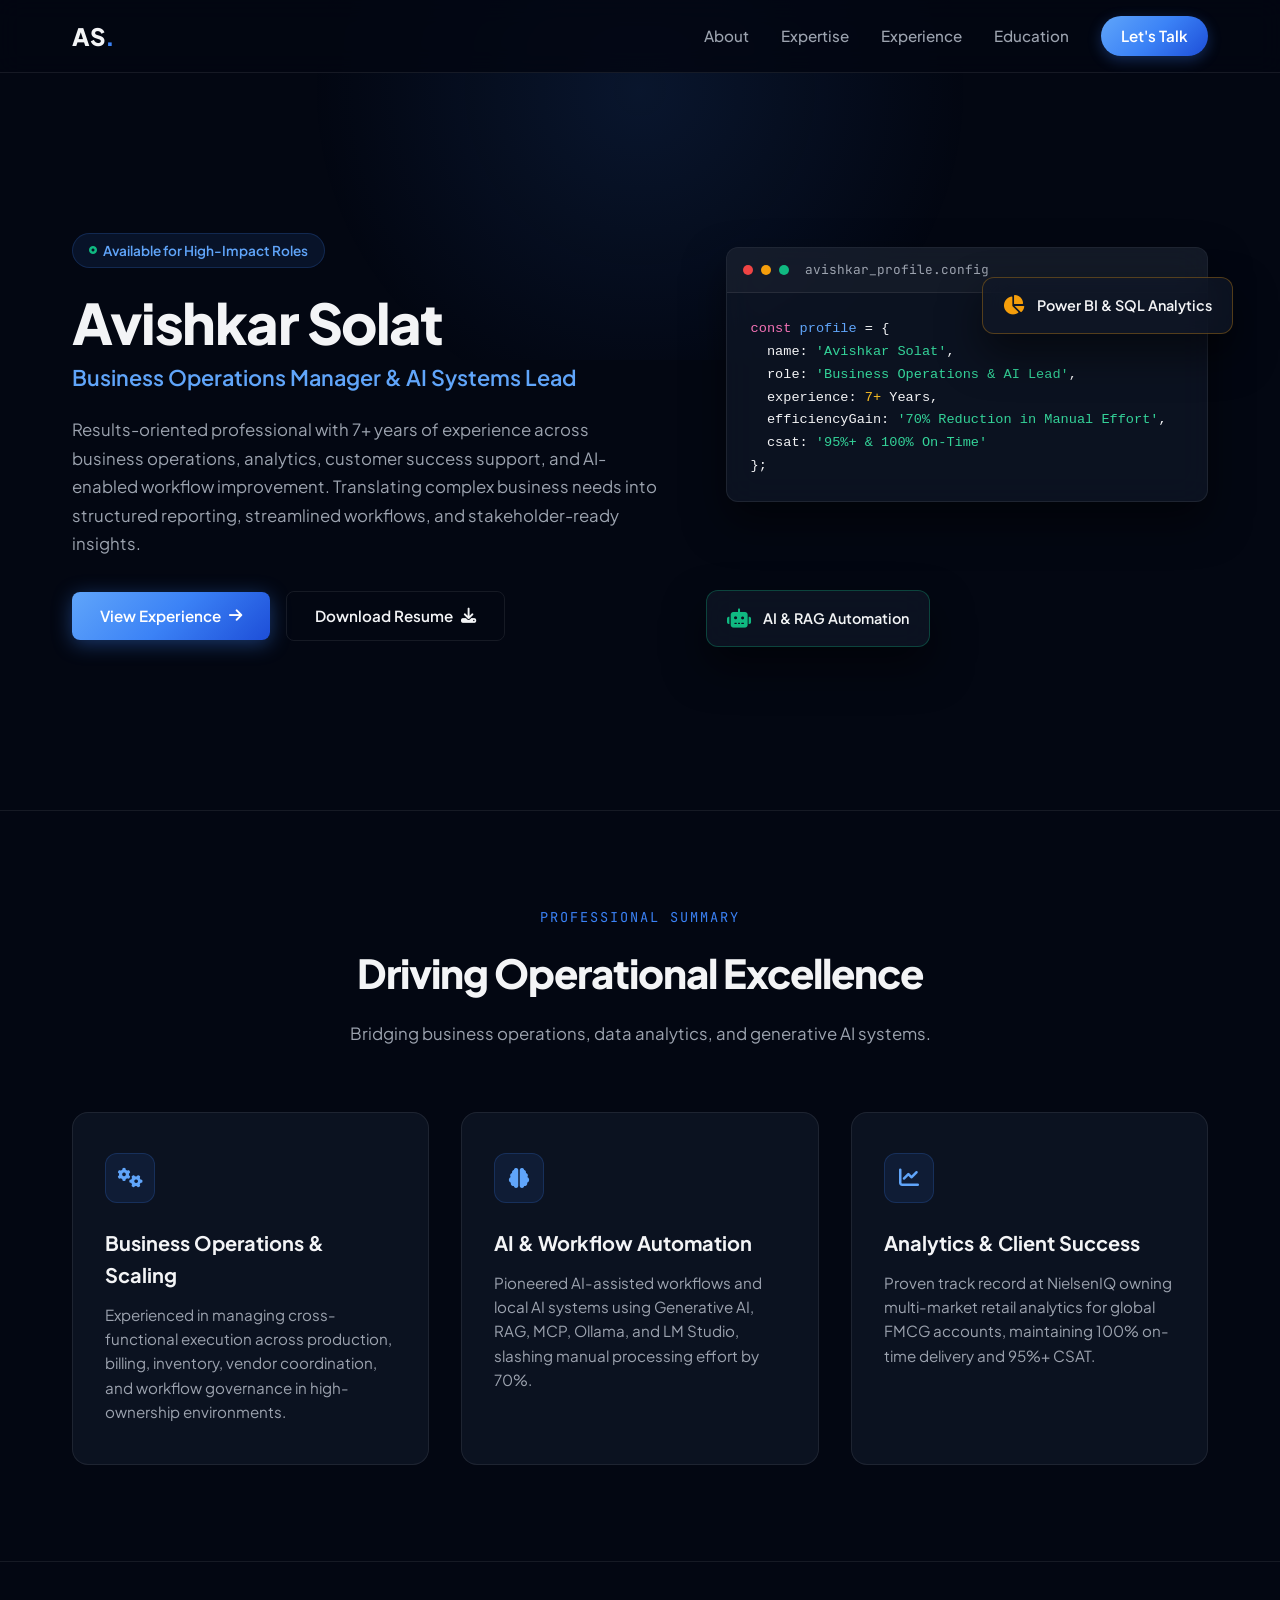
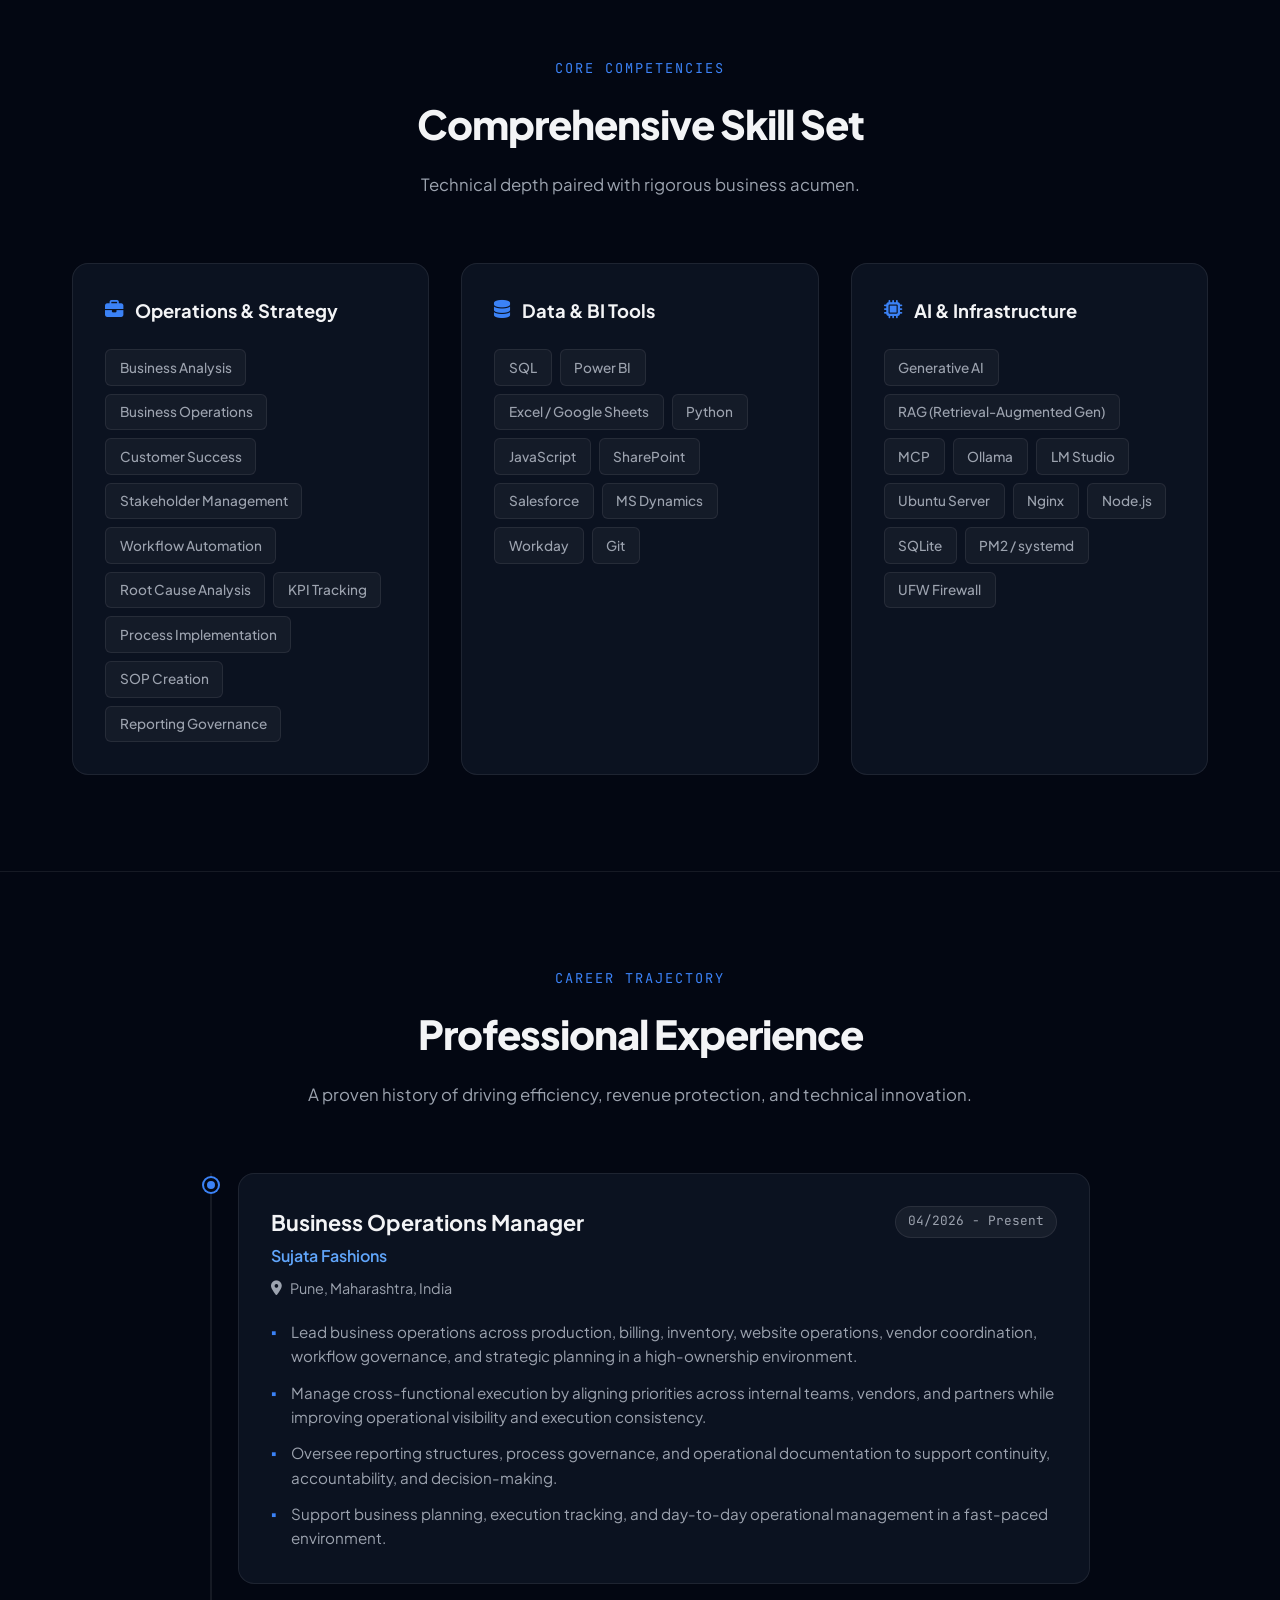
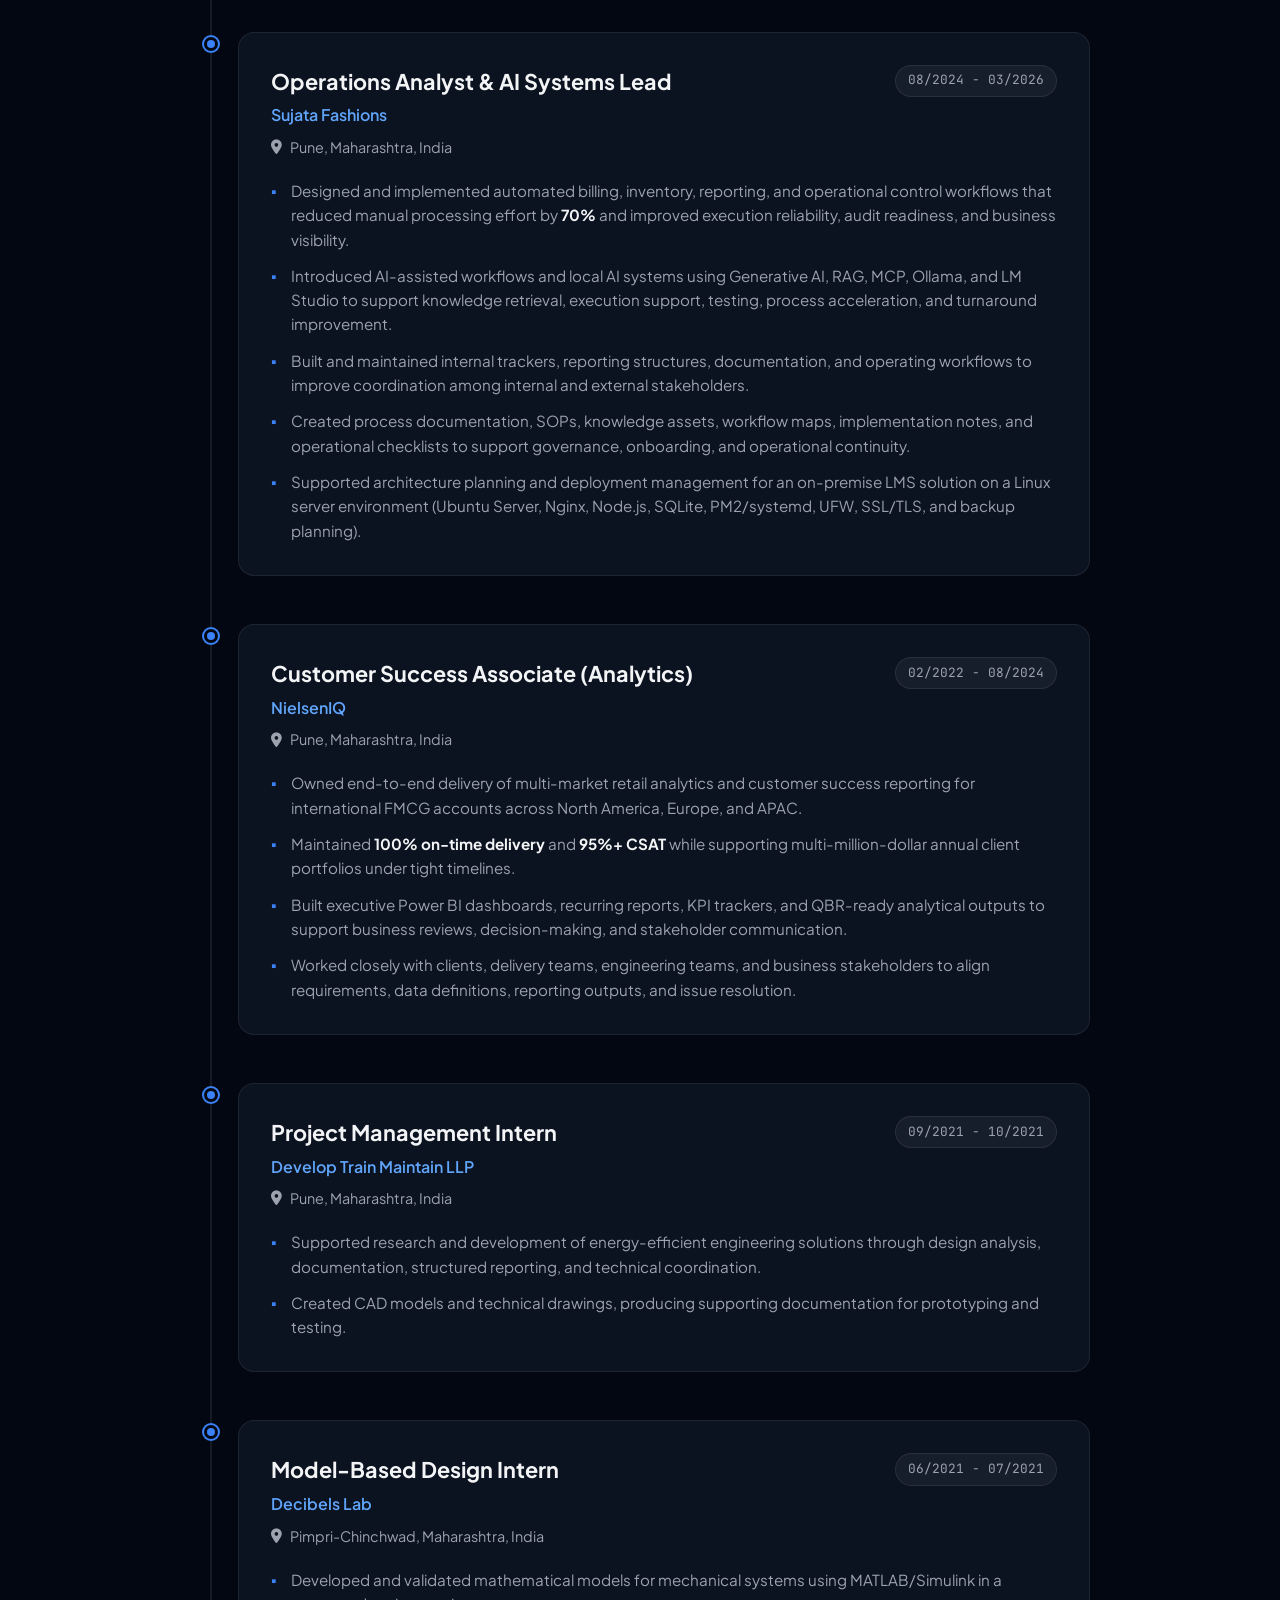
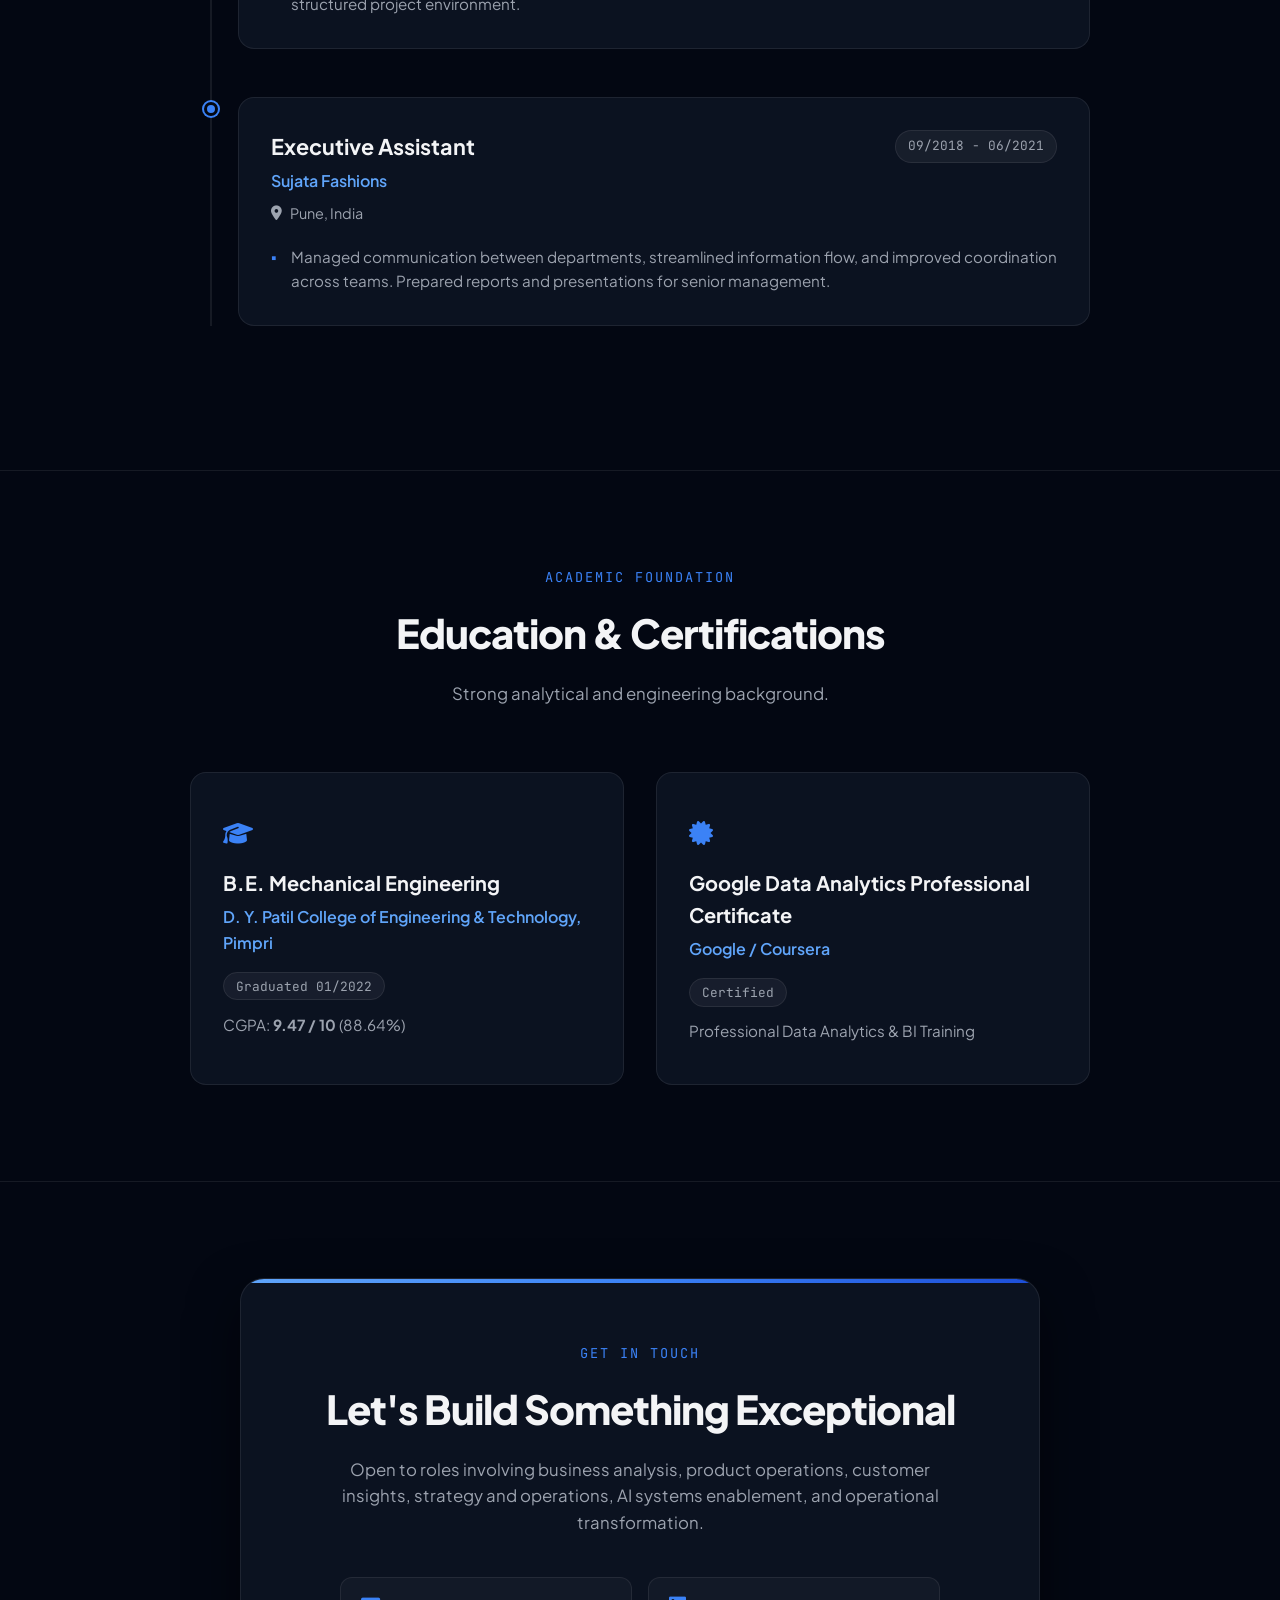
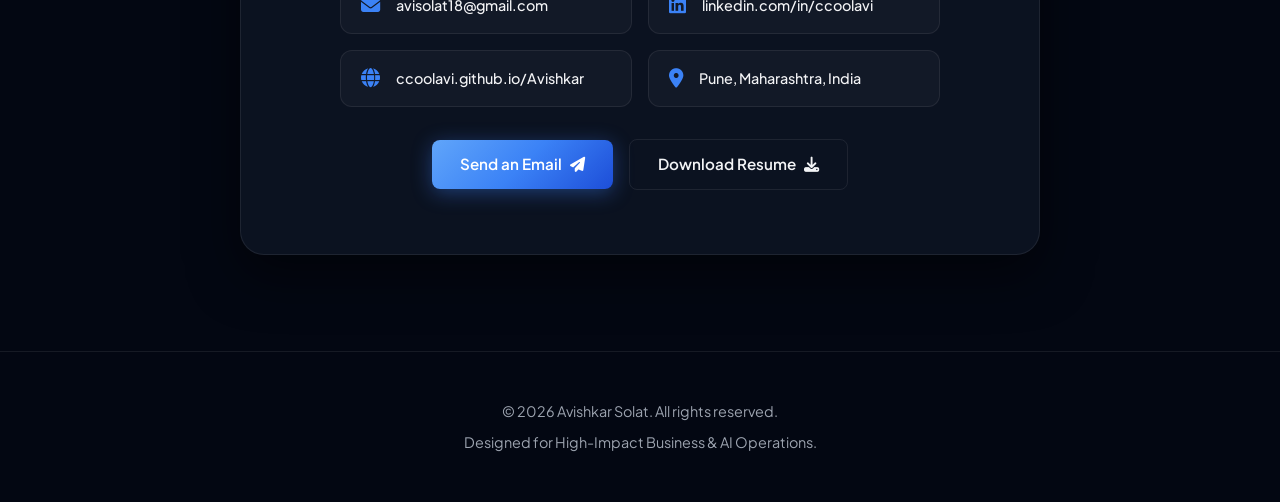
==== index.html @ 1bd39db7 "Recreate portfolio from scratch based on updated resume" ====
<!DOCTYPE html>
<html lang="en">
<head>
    <meta charset="UTF-8">
    <meta name="viewport" content="width=device-width, initial-scale=1.0">
    <title>Avishkar Solat | Business Operations Manager & AI Systems Lead</title>
    <meta name="description" content="Avishkar Solat - Business Operations Manager, Analytics Expert & AI Systems Lead. Experienced in business operations, customer success, and AI-enabled workflow improvement.">
    
    <!-- Fonts & Icons -->
    <link rel="preconnect" href="https://fonts.googleapis.com">
    <link rel="preconnect" href="https://fonts.gstatic.com" crossorigin>
    <link href="https://fonts.googleapis.com/css2?family=Plus+Jakarta+Sans:wght@300;400;500;600;700;800&family=JetBrains+Mono:wght@400;500&display=swap" rel="stylesheet">
    <link rel="stylesheet" href="https://cdnjs.cloudflare.com/ajax/libs/font-awesome/6.4.0/css/all.min.css">
    <link rel="stylesheet" href="style.css">
</head>
<body>
    <div class="glow-bg"></div>

    <nav class="navbar">
        <div class="nav-container">
            <a href="#" class="logo">AS<span>.</span></a>
            <div class="nav-links">
                <a href="#about">About</a>
                <a href="#expertise">Expertise</a>
                <a href="#experience">Experience</a>
                <a href="#education">Education</a>
                <a href="#contact" class="nav-cta">Let's Talk</a>
            </div>
        </div>
    </nav>

    <header class="hero">
        <div class="container">
            <div class="hero-content">
                <div class="badge"><i class="fa-solid fa-circle-dot" style="color: #10b981; font-size: 8px; margin-right: 6px;"></i> Available for High-Impact Roles</div>
                <h1 class="hero-title">Avishkar Solat</h1>
                <p class="hero-subtitle-lead">Business Operations Manager & AI Systems Lead</p>
                <p class="hero-subtitle">
                    Results-oriented professional with 7+ years of experience across business operations, analytics, customer success support, and AI-enabled workflow improvement. Translating complex business needs into structured reporting, streamlined workflows, and stakeholder-ready insights.
                </p>
                <div class="hero-btns">
                    <a href="#experience" class="btn btn-primary">View Experience <i class="fa-solid fa-arrow-right"></i></a>
                    <a href="resume.pdf" class="btn btn-outline" target="_blank">Download Resume <i class="fa-solid fa-download"></i></a>
                </div>
            </div>
            <div class="hero-visual">
                <div class="visual-card main-card">
                    <div class="card-header">
                        <div class="dot red"></div><div class="dot yellow"></div><div class="dot green"></div>
                        <span class="card-title-text">avishkar_profile.config</span>
                    </div>
                    <div class="card-body">
                        <code>
                            <span class="keyword">const</span> <span class="variable">profile</span> = {<br>
                            &nbsp;&nbsp;name: <span class="string">'Avishkar Solat'</span>,<br>
                            &nbsp;&nbsp;role: <span class="string">'Business Operations & AI Lead'</span>,<br>
                            &nbsp;&nbsp;experience: <span class="number">7+</span> Years,<br>
                            &nbsp;&nbsp;efficiencyGain: <span class="string">'70% Reduction in Manual Effort'</span>,<br>
                            &nbsp;&nbsp;csat: <span class="string">'95%+ & 100% On-Time'</span><br>
                            };
                        </code>
                    </div>
                </div>
                <div class="visual-card secondary-card">
                    <i class="fa-solid fa-robot"></i>
                    <span>AI & RAG Automation</span>
                </div>
                <div class="visual-card tertiary-card">
                    <i class="fa-solid fa-chart-pie"></i>
                    <span>Power BI & SQL Analytics</span>
                </div>
            </div>
        </div>
    </header>

    <section id="about" class="about">
        <div class="container">
            <div class="section-header">
                <span class="section-tag">Professional Summary</span>
                <h2 class="section-title">Driving Operational Excellence</h2>
                <p>Bridging business operations, data analytics, and generative AI systems.</p>
            </div>
            <div class="about-grid">
                <div class="about-card">
                    <div class="icon-box"><i class="fa-solid fa-cogs"></i></div>
                    <h3>Business Operations & Scaling</h3>
                    <p>Experienced in managing cross-functional execution across production, billing, inventory, vendor coordination, and workflow governance in high-ownership environments.</p>
                </div>
                <div class="about-card">
                    <div class="icon-box"><i class="fa-solid fa-brain"></i></div>
                    <h3>AI & Workflow Automation</h3>
                    <p>Pioneered AI-assisted workflows and local AI systems using Generative AI, RAG, MCP, Ollama, and LM Studio, slashing manual processing effort by 70%.</p>
                </div>
                <div class="about-card">
                    <div class="icon-box"><i class="fa-solid fa-chart-line"></i></div>
                    <h3>Analytics & Client Success</h3>
                    <p>Proven track record at NielsenIQ owning multi-market retail analytics for global FMCG accounts, maintaining 100% on-time delivery and 95%+ CSAT.</p>
                </div>
            </div>
        </div>
    </section>

    <section id="expertise" class="expertise">
        <div class="container">
            <div class="section-header">
                <span class="section-tag">Core Competencies</span>
                <h2 class="section-title">Comprehensive Skill Set</h2>
                <p>Technical depth paired with rigorous business acumen.</p>
            </div>
            <div class="skills-container">
                <div class="skill-category">
                    <h3><i class="fa-solid fa-briefcase"></i> Operations & Strategy</h3>
                    <div class="skill-tags">
                        <span>Business Analysis</span>
                        <span>Business Operations</span>
                        <span>Customer Success</span>
                        <span>Stakeholder Management</span>
                        <span>Workflow Automation</span>
                        <span>Root Cause Analysis</span>
                        <span>KPI Tracking</span>
                        <span>Process Implementation</span>
                        <span>SOP Creation</span>
                        <span>Reporting Governance</span>
                    </div>
                </div>
                <div class="skill-category">
                    <h3><i class="fa-solid fa-database"></i> Data & BI Tools</h3>
                    <div class="skill-tags">
                        <span>SQL</span>
                        <span>Power BI</span>
                        <span>Excel / Google Sheets</span>
                        <span>Python</span>
                        <span>JavaScript</span>
                        <span>SharePoint</span>
                        <span>Salesforce</span>
                        <span>MS Dynamics</span>
                        <span>Workday</span>
                        <span>Git</span>
                    </div>
                </div>
                <div class="skill-category">
                    <h3><i class="fa-solid fa-microchip"></i> AI & Infrastructure</h3>
                    <div class="skill-tags">
                        <span>Generative AI</span>
                        <span>RAG (Retrieval-Augmented Gen)</span>
                        <span>MCP</span>
                        <span>Ollama</span>
                        <span>LM Studio</span>
                        <span>Ubuntu Server</span>
                        <span>Nginx</span>
                        <span>Node.js</span>
                        <span>SQLite</span>
                        <span>PM2 / systemd</span>
                        <span>UFW Firewall</span>
                    </div>
                </div>
            </div>
        </div>
    </section>

    <section id="experience" class="experience">
        <div class="container">
            <div class="section-header">
                <span class="section-tag">Career Trajectory</span>
                <h2 class="section-title">Professional Experience</h2>
                <p>A proven history of driving efficiency, revenue protection, and technical innovation.</p>
            </div>
            <div class="timeline">
                <!-- Job 1 -->
                <div class="timeline-item">
                    <div class="timeline-dot"></div>
                    <div class="timeline-content">
                        <div class="job-header">
                            <div>
                                <h3>Business Operations Manager</h3>
                                <h4 class="company">Sujata Fashions</h4>
                            </div>
                            <span class="date-badge">04/2026 - Present</span>
                        </div>
                        <p class="location"><i class="fa-solid fa-location-dot"></i> Pune, Maharashtra, India</p>
                        <ul class="job-bullets">
                            <li>Lead business operations across production, billing, inventory, website operations, vendor coordination, workflow governance, and strategic planning in a high-ownership environment.</li>
                            <li>Manage cross-functional execution by aligning priorities across internal teams, vendors, and partners while improving operational visibility and execution consistency.</li>
                            <li>Oversee reporting structures, process governance, and operational documentation to support continuity, accountability, and decision-making.</li>
                            <li>Support business planning, execution tracking, and day-to-day operational management in a fast-paced environment.</li>
                        </ul>
                    </div>
                </div>

                <!-- Job 2 -->
                <div class="timeline-item">
                    <div class="timeline-dot"></div>
                    <div class="timeline-content">
                        <div class="job-header">
                            <div>
                                <h3>Operations Analyst & AI Systems Lead</h3>
                                <h4 class="company">Sujata Fashions</h4>
                            </div>
                            <span class="date-badge">08/2024 - 03/2026</span>
                        </div>
                        <p class="location"><i class="fa-solid fa-location-dot"></i> Pune, Maharashtra, India</p>
                        <ul class="job-bullets">
                            <li>Designed and implemented automated billing, inventory, reporting, and operational control workflows that reduced manual processing effort by <strong>70%</strong> and improved execution reliability, audit readiness, and business visibility.</li>
                            <li>Introduced AI-assisted workflows and local AI systems using Generative AI, RAG, MCP, Ollama, and LM Studio to support knowledge retrieval, execution support, testing, process acceleration, and turnaround improvement.</li>
                            <li>Built and maintained internal trackers, reporting structures, documentation, and operating workflows to improve coordination among internal and external stakeholders.</li>
                            <li>Created process documentation, SOPs, knowledge assets, workflow maps, implementation notes, and operational checklists to support governance, onboarding, and operational continuity.</li>
                            <li>Supported architecture planning and deployment management for an on-premise LMS solution on a Linux server environment (Ubuntu Server, Nginx, Node.js, SQLite, PM2/systemd, UFW, SSL/TLS, and backup planning).</li>
                        </ul>
                    </div>
                </div>

                <!-- Job 3 -->
                <div class="timeline-item">
                    <div class="timeline-dot"></div>
                    <div class="timeline-content">
                        <div class="job-header">
                            <div>
                                <h3>Customer Success Associate (Analytics)</h3>
                                <h4 class="company">NielsenIQ</h4>
                            </div>
                            <span class="date-badge">02/2022 - 08/2024</span>
                        </div>
                        <p class="location"><i class="fa-solid fa-location-dot"></i> Pune, Maharashtra, India</p>
                        <ul class="job-bullets">
                            <li>Owned end-to-end delivery of multi-market retail analytics and customer success reporting for international FMCG accounts across North America, Europe, and APAC.</li>
                            <li>Maintained <strong>100% on-time delivery</strong> and <strong>95%+ CSAT</strong> while supporting multi-million-dollar annual client portfolios under tight timelines.</li>
                            <li>Built executive Power BI dashboards, recurring reports, KPI trackers, and QBR-ready analytical outputs to support business reviews, decision-making, and stakeholder communication.</li>
                            <li>Worked closely with clients, delivery teams, engineering teams, and business stakeholders to align requirements, data definitions, reporting outputs, and issue resolution.</li>
                        </ul>
                    </div>
                </div>

                <!-- Job 4 -->
                <div class="timeline-item">
                    <div class="timeline-dot"></div>
                    <div class="timeline-content">
                        <div class="job-header">
                            <div>
                                <h3>Project Management Intern</h3>
                                <h4 class="company">Develop Train Maintain LLP</h4>
                            </div>
                            <span class="date-badge">09/2021 - 10/2021</span>
                        </div>
                        <p class="location"><i class="fa-solid fa-location-dot"></i> Pune, Maharashtra, India</p>
                        <ul class="job-bullets">
                            <li>Supported research and development of energy-efficient engineering solutions through design analysis, documentation, structured reporting, and technical coordination.</li>
                            <li>Created CAD models and technical drawings, producing supporting documentation for prototyping and testing.</li>
                        </ul>
                    </div>
                </div>

                <!-- Job 5 -->
                <div class="timeline-item">
                    <div class="timeline-dot"></div>
                    <div class="timeline-content">
                        <div class="job-header">
                            <div>
                                <h3>Model-Based Design Intern</h3>
                                <h4 class="company">Decibels Lab</h4>
                            </div>
                            <span class="date-badge">06/2021 - 07/2021</span>
                        </div>
                        <p class="location"><i class="fa-solid fa-location-dot"></i> Pimpri-Chinchwad, Maharashtra, India</p>
                        <ul class="job-bullets">
                            <li>Developed and validated mathematical models for mechanical systems using MATLAB/Simulink in a structured project environment.</li>
                        </ul>
                    </div>
                </div>

                <!-- Job 6 -->
                <div class="timeline-item">
                    <div class="timeline-dot"></div>
                    <div class="timeline-content">
                        <div class="job-header">
                            <div>
                                <h3>Executive Assistant</h3>
                                <h4 class="company">Sujata Fashions</h4>
                            </div>
                            <span class="date-badge">09/2018 - 06/2021</span>
                        </div>
                        <p class="location"><i class="fa-solid fa-location-dot"></i> Pune, India</p>
                        <ul class="job-bullets">
                            <li>Managed communication between departments, streamlined information flow, and improved coordination across teams. Prepared reports and presentations for senior management.</li>
                        </ul>
                    </div>
                </div>
            </div>
        </div>
    </section>

    <section id="education" class="education">
        <div class="container">
            <div class="section-header">
                <span class="section-tag">Academic Foundation</span>
                <h2 class="section-title">Education & Certifications</h2>
                <p>Strong analytical and engineering background.</p>
            </div>
            <div class="edu-grid">
                <div class="edu-card">
                    <div class="edu-icon"><i class="fa-solid fa-graduation-cap"></i></div>
                    <h3>B.E. Mechanical Engineering</h3>
                    <h4 class="company">D. Y. Patil College of Engineering & Technology, Pimpri</h4>
                    <span class="date-badge">Graduated 01/2022</span>
                    <p class="edu-score">CGPA: <strong>9.47 / 10</strong> (88.64%)</p>
                </div>
                <div class="edu-card">
                    <div class="edu-icon"><i class="fa-solid fa-certificate"></i></div>
                    <h3>Google Data Analytics Professional Certificate</h3>
                    <h4 class="company">Google / Coursera</h4>
                    <span class="date-badge">Certified</span>
                    <p class="edu-score">Professional Data Analytics & BI Training</p>
                </div>
            </div>
        </div>
    </section>

    <section id="contact" class="contact">
        <div class="container">
            <div class="contact-box">
                <span class="section-tag">Get in Touch</span>
                <h2>Let's Build Something Exceptional</h2>
                <p>Open to roles involving business analysis, product operations, customer insights, strategy and operations, AI systems enablement, and operational transformation.</p>
                
                <div class="contact-links">
                    <a href="mailto:avisolat18@gmail.com" class="contact-item">
                        <i class="fa-solid fa-envelope"></i>
                        <span>avisolat18@gmail.com</span>
                    </a>
                    <a href="https://linkedin.com/in/ccoolavi" target="_blank" class="contact-item">
                        <i class="fa-brands fa-linkedin"></i>
                        <span>linkedin.com/in/ccoolavi</span>
                    </a>
                    <a href="https://ccoolavi.github.io/Avishkar" target="_blank" class="contact-item">
                        <i class="fa-solid fa-globe"></i>
                        <span>ccoolavi.github.io/Avishkar</span>
                    </a>
                    <div class="contact-item">
                        <i class="fa-solid fa-location-dot"></i>
                        <span>Pune, Maharashtra, India</span>
                    </div>
                </div>

                <div class="hero-btns" style="justify-content: center; margin-top: 2rem;">
                    <a href="mailto:avisolat18@gmail.com" class="btn btn-primary">Send an Email <i class="fa-solid fa-paper-plane"></i></a>
                    <a href="resume.pdf" class="btn btn-outline" target="_blank">Download Resume <i class="fa-solid fa-download"></i></a>
                </div>
            </div>
        </div>
    </section>

    <footer>
        <div class="container footer-content">
            <p>&copy; 2026 Avishkar Solat. All rights reserved.</p>
            <p>Designed for High-Impact Business & AI Operations.</p>
        </div>
    </footer>

    <script src="app.js"></script>
</body>
</html>
---- style.css ----
/* --- ULTRA-MODERN HIGH-END PORTFOLIO STYLES --- */

:root {
    --bg-color: #030712;
    --card-bg: rgba(17, 24, 39, 0.7);
    --border-color: rgba(255, 255, 255, 0.08);
    --border-hover: rgba(59, 130, 246, 0.4);
    --text-primary: #f3f4f6;
    --text-secondary: #9ca3af;
    --accent: #3b82f6;
    --accent-glow: rgba(59, 130, 246, 0.15);
    --accent-gradient: linear-gradient(135deg, #60a5fa 0%, #3b82f6 50%, #1d4ed8 100%);
    --font-sans: 'Plus Jakarta Sans', -apple-system, BlinkMacSystemFont, sans-serif;
    --font-mono: 'JetBrains Mono', monospace;
    --transition: all 0.3s cubic-bezier(0.16, 1, 0.3, 1);
}

* {
    margin: 0;
    padding: 0;
    box-sizing: border-box;
}

html {
    scroll-behavior: smooth;
}

body {
    background-color: var(--bg-color);
    color: var(--text-primary);
    font-family: var(--font-sans);
    line-height: 1.6;
    overflow-x: hidden;
}

/* Background Glowing Effect */
.glow-bg {
    position: fixed;
    top: -20vh;
    left: 50%;
    transform: translateX(-50%);
    width: 60vw;
    height: 60vh;
    background: radial-gradient(circle, rgba(59, 130, 246, 0.12) 0%, rgba(3, 7, 18, 0) 70%);
    z-index: -1;
    pointer-events: none;
}

/* Container */
.container {
    max-width: 1200px;
    margin: 0 auto;
    padding: 0 2rem;
}

/* Navbar */
.navbar {
    position: fixed;
    top: 0;
    left: 0;
    width: 100%;
    background: rgba(3, 7, 18, 0.85);
    backdrop-filter: blur(12px);
    border-bottom: 1px solid var(--border-color);
    z-index: 1000;
    padding: 1rem 0;
}

.nav-container {
    max-width: 1200px;
    margin: 0 auto;
    padding: 0 2rem;
    display: flex;
    justify-content: space-between;
    align-items: center;
}

.logo {
    font-size: 1.5rem;
    font-weight: 800;
    color: var(--text-primary);
    text-decoration: none;
    letter-spacing: -0.5px;
}

.logo span {
    color: var(--accent);
}

.nav-links {
    display: flex;
    gap: 2rem;
    align-items: center;
}

.nav-links a {
    color: var(--text-secondary);
    text-decoration: none;
    font-size: 0.95rem;
    font-weight: 500;
    transition: var(--transition);
}

.nav-links a:hover {
    color: var(--text-primary);
}

.nav-cta {
    background: var(--accent-gradient);
    color: white !important;
    padding: 0.5rem 1.25rem;
    border-radius: 50px;
    font-weight: 600 !important;
    box-shadow: 0 4px 14px rgba(59, 130, 246, 0.3);
}

.nav-cta:hover {
    transform: translateY(-1px);
    box-shadow: 0 6px 20px rgba(59, 130, 246, 0.4);
}

/* Hero Section */
.hero {
    padding: 10rem 0 6rem 0;
    min-height: 90vh;
    display: flex;
    align-items: center;
}

.hero .container {
    display: grid;
    grid-template-columns: 1.1fr 0.9fr;
    gap: 4rem;
    align-items: center;
}

.badge {
    display: inline-flex;
    align-items: center;
    background: rgba(59, 130, 246, 0.1);
    color: #60a5fa;
    border: 1px solid rgba(59, 130, 246, 0.2);
    padding: 0.35rem 1rem;
    border-radius: 50px;
    font-size: 0.85rem;
    font-weight: 600;
    margin-bottom: 1.5rem;
}

.hero-title {
    font-size: 3.5rem;
    font-weight: 800;
    letter-spacing: -1.5px;
    line-height: 1.1;
    margin-bottom: 0.5rem;
}

.hero-subtitle-lead {
    font-size: 1.35rem;
    font-weight: 600;
    color: #60a5fa;
    margin-bottom: 1.25rem;
}

.hero-subtitle {
    font-size: 1.05rem;
    color: var(--text-secondary);
    margin-bottom: 2rem;
    line-height: 1.7;
}

.hero-btns {
    display: flex;
    gap: 1rem;
    align-items: center;
}

.btn {
    display: inline-flex;
    align-items: center;
    gap: 0.5rem;
    padding: 0.75rem 1.75rem;
    border-radius: 8px;
    font-size: 0.95rem;
    font-weight: 600;
    text-decoration: none;
    transition: var(--transition);
}

.btn-primary {
    background: var(--accent-gradient);
    color: white;
    box-shadow: 0 4px 20px rgba(59, 130, 246, 0.4);
}

.btn-primary:hover {
    transform: translateY(-2px);
    box-shadow: 0 6px 25px rgba(59, 130, 246, 0.6);
}

.btn-outline {
    background: transparent;
    color: var(--text-primary);
    border: 1px solid var(--border-color);
}

.btn-outline:hover {
    border-color: var(--accent);
    background: rgba(59, 130, 246, 0.05);
}

/* Hero Visual Coding Card */
.hero-visual {
    position: relative;
    height: 380px;
}

.visual-card {
    position: absolute;
    background: var(--card-bg);
    border: 1px solid var(--border-color);
    backdrop-filter: blur(16px);
    border-radius: 12px;
    box-shadow: 0 20px 40px rgba(0, 0, 0, 0.5);
}

.main-card {
    width: 100%;
    top: 0;
    left: 0;
    overflow: hidden;
}

.card-header {
    background: rgba(255, 255, 255, 0.03);
    padding: 0.75rem 1rem;
    display: flex;
    align-items: center;
    gap: 0.5rem;
    border-bottom: 1px solid var(--border-color);
}

.dot {
    width: 10px;
    height: 10px;
    border-radius: 50%;
}

.dot.red { background: #ef4444; }
.dot.yellow { background: #f59e0b; }
.dot.green { background: #10b981; }

.card-title-text {
    font-family: var(--font-mono);
    font-size: 0.8rem;
    color: var(--text-secondary);
    margin-left: 0.5rem;
}

.card-body {
    padding: 1.5rem;
    font-family: var(--font-mono);
    font-size: 0.85rem;
    line-height: 1.6;
}

.card-body .keyword { color: #f472b6; }
.card-body .variable { color: #60a5fa; }
.card-body .string { color: #34d399; }
.card-body .number { color: #fbbf24; }

.secondary-card, .tertiary-card {
    padding: 1rem 1.25rem;
    display: flex;
    align-items: center;
    gap: 0.75rem;
    font-weight: 600;
    font-size: 0.9rem;
    animation: float 4s ease-in-out infinite;
}

.secondary-card {
    bottom: -20px;
    left: -20px;
    border-color: rgba(16, 185, 129, 0.3);
}

.secondary-card i { color: #10b981; font-size: 1.2rem; }

.tertiary-card {
    top: 30px;
    right: -25px;
    animation-delay: 2s;
    border-color: rgba(245, 158, 11, 0.3);
}

.tertiary-card i { color: #f59e0b; font-size: 1.2rem; }

@keyframes float {
    0%, 100% { transform: translateY(0); }
    50% { transform: translateY(-10px); }
}

/* Sections Common */
section {
    padding: 6rem 0;
    border-top: 1px solid var(--border-color);
}

.section-header {
    text-align: center;
    max-width: 700px;
    margin: 0 auto 4rem auto;
}

.section-tag {
    font-family: var(--font-mono);
    font-size: 0.85rem;
    color: var(--accent);
    text-transform: uppercase;
    letter-spacing: 2px;
    margin-bottom: 0.75rem;
    display: block;
}

.section-title {
    font-size: 2.5rem;
    font-weight: 800;
    letter-spacing: -1px;
    margin-bottom: 1rem;
}

.section-header p {
    color: var(--text-secondary);
    font-size: 1.05rem;
}

/* About / Edge Grid */
.about-grid {
    display: grid;
    grid-template-columns: repeat(3, 1fr);
    gap: 2rem;
}

.about-card {
    background: var(--card-bg);
    border: 1px solid var(--border-color);
    border-radius: 16px;
    padding: 2.5rem 2rem;
    transition: var(--transition);
}

.about-card:hover {
    border-color: var(--border-hover);
    transform: translateY(-5px);
    box-shadow: 0 15px 30px rgba(0, 0, 0, 0.4);
}

.icon-box {
    width: 50px;
    height: 50px;
    background: rgba(59, 130, 246, 0.1);
    border: 1px solid rgba(59, 130, 246, 0.2);
    border-radius: 12px;
    display: flex;
    align-items: center;
    justify-content: center;
    color: #60a5fa;
    font-size: 1.25rem;
    margin-bottom: 1.5rem;
}

.about-card h3 {
    font-size: 1.25rem;
    font-weight: 700;
    margin-bottom: 0.75rem;
}

.about-card p {
    color: var(--text-secondary);
    font-size: 0.95rem;
    line-height: 1.6;
}

/* Expertise / Skills */
.skills-container {
    display: grid;
    grid-template-columns: repeat(3, 1fr);
    gap: 2rem;
}

.skill-category {
    background: var(--card-bg);
    border: 1px solid var(--border-color);
    border-radius: 16px;
    padding: 2rem;
    transition: var(--transition);
}

.skill-category:hover {
    border-color: var(--border-hover);
}

.skill-category h3 {
    font-size: 1.15rem;
    font-weight: 700;
    margin-bottom: 1.5rem;
    display: flex;
    align-items: center;
    gap: 0.75rem;
    color: var(--text-primary);
}

.skill-category h3 i {
    color: var(--accent);
}

.skill-tags {
    display: flex;
    flex-wrap: wrap;
    gap: 0.5rem;
}

.skill-tags span {
    background: rgba(255, 255, 255, 0.04);
    border: 1px solid var(--border-color);
    padding: 0.4rem 0.85rem;
    border-radius: 6px;
    font-size: 0.85rem;
    font-weight: 500;
    color: var(--text-secondary);
    transition: var(--transition);
}

.skill-tags span:hover {
    background: rgba(59, 130, 246, 0.1);
    color: #60a5fa;
    border-color: rgba(59, 130, 246, 0.3);
}

/* Timeline / Experience */
.timeline {
    position: relative;
    max-width: 900px;
    margin: 0 auto;
}

.timeline::before {
    content: '';
    position: absolute;
    top: 0;
    left: 20px;
    height: 100%;
    width: 2px;
    background: var(--border-color);
}

.timeline-item {
    position: relative;
    margin-bottom: 3rem;
    padding-left: 3rem;
}

.timeline-dot {
    position: absolute;
    top: 5px;
    left: 14px;
    width: 14px;
    height: 14px;
    border-radius: 50%;
    background: var(--accent);
    border: 3px solid var(--bg-color);
    box-shadow: 0 0 0 2px var(--accent);
}

.timeline-content {
    background: var(--card-bg);
    border: 1px solid var(--border-color);
    border-radius: 16px;
    padding: 2rem;
    transition: var(--transition);
}

.timeline-content:hover {
    border-color: var(--border-hover);
    box-shadow: 0 15px 30px rgba(0, 0, 0, 0.4);
}

.job-header {
    display: flex;
    justify-content: space-between;
    align-items: flex-start;
    margin-bottom: 0.5rem;
}

.timeline-content h3 {
    font-size: 1.35rem;
    font-weight: 700;
}

.company {
    font-size: 1rem;
    color: #60a5fa;
    font-weight: 600;
    margin-top: 0.2rem;
}

.date-badge {
    font-family: var(--font-mono);
    font-size: 0.8rem;
    background: rgba(255, 255, 255, 0.05);
    border: 1px solid var(--border-color);
    padding: 0.3rem 0.75rem;
    border-radius: 50px;
    color: var(--text-secondary);
}

.location {
    font-size: 0.9rem;
    color: var(--text-secondary);
    margin-bottom: 1.25rem;
    display: flex;
    align-items: center;
    gap: 0.5rem;
}

.job-bullets {
    list-style-type: none;
    display: flex;
    flex-direction: column;
    gap: 0.75rem;
}

.job-bullets li {
    position: relative;
    padding-left: 1.25rem;
    color: var(--text-secondary);
    font-size: 0.95rem;
    line-height: 1.6;
}

.job-bullets li::before {
    content: '▪';
    position: absolute;
    left: 0;
    color: var(--accent);
}

.job-bullets strong {
    color: var(--text-primary);
}

/* Education */
.edu-grid {
    display: grid;
    grid-template-columns: repeat(2, 1fr);
    gap: 2rem;
    max-width: 900px;
    margin: 0 auto;
}

.edu-card {
    background: var(--card-bg);
    border: 1px solid var(--border-color);
    border-radius: 16px;
    padding: 2.5rem 2rem;
    position: relative;
    transition: var(--transition);
}

.edu-card:hover {
    border-color: var(--border-hover);
    transform: translateY(-5px);
}

.edu-icon {
    font-size: 1.5rem;
    color: var(--accent);
    margin-bottom: 1rem;
}

.edu-card h3 {
    font-size: 1.25rem;
    font-weight: 700;
    margin-bottom: 0.3rem;
}

.edu-card .company {
    margin-bottom: 1rem;
}

.edu-score {
    margin-top: 1rem;
    font-size: 0.95rem;
    color: var(--text-secondary);
}

/* Contact Section */
.contact {
    text-align: center;
}

.contact-box {
    max-width: 800px;
    margin: 0 auto;
    background: var(--card-bg);
    border: 1px solid var(--border-color);
    border-radius: 24px;
    padding: 4rem 2rem;
    box-shadow: 0 20px 50px rgba(0, 0, 0, 0.5);
    position: relative;
    overflow: hidden;
}

.contact-box::before {
    content: '';
    position: absolute;
    top: 0;
    left: 0;
    width: 100%;
    height: 4px;
    background: var(--accent-gradient);
}

.contact-box h2 {
    font-size: 2.5rem;
    font-weight: 800;
    margin-bottom: 1rem;
    letter-spacing: -1px;
}

.contact-box p {
    color: var(--text-secondary);
    font-size: 1.05rem;
    max-width: 600px;
    margin: 0 auto 2.5rem auto;
}

.contact-links {
    display: grid;
    grid-template-columns: repeat(2, 1fr);
    gap: 1rem;
    max-width: 600px;
    margin: 0 auto;
}

.contact-item {
    background: rgba(255, 255, 255, 0.03);
    border: 1px solid var(--border-color);
    padding: 1rem 1.25rem;
    border-radius: 12px;
    display: flex;
    align-items: center;
    gap: 1rem;
    color: var(--text-primary);
    text-decoration: none;
    transition: var(--transition);
}

.contact-item:hover {
    border-color: var(--accent);
    background: rgba(59, 130, 246, 0.05);
    transform: translateY(-2px);
}

.contact-item i {
    font-size: 1.2rem;
    color: var(--accent);
}

.contact-item span {
    font-size: 0.9rem;
    font-weight: 500;
}

/* Footer */
footer {
    padding: 3rem 0;
    border-top: 1px solid var(--border-color);
    text-align: center;
    color: var(--text-secondary);
    font-size: 0.9rem;
}

.footer-content {
    display: flex;
    flex-direction: column;
    gap: 0.5rem;
}

/* Responsive */
@media (max-width: 968px) {
    .hero .container {
        grid-template-columns: 1fr;
        text-align: center;
        gap: 3rem;
    }

    .hero-btns, .hero-visual {
        justify-content: center;
    }

    .hero-btns {
        display: flex;
        flex-wrap: wrap;
    }

    .about-grid, .skills-container, .edu-grid {
        grid-template-columns: 1fr;
    }

    .contact-links {
        grid-template-columns: 1fr;
    }

    .nav-links {
        display: none;
    }
}
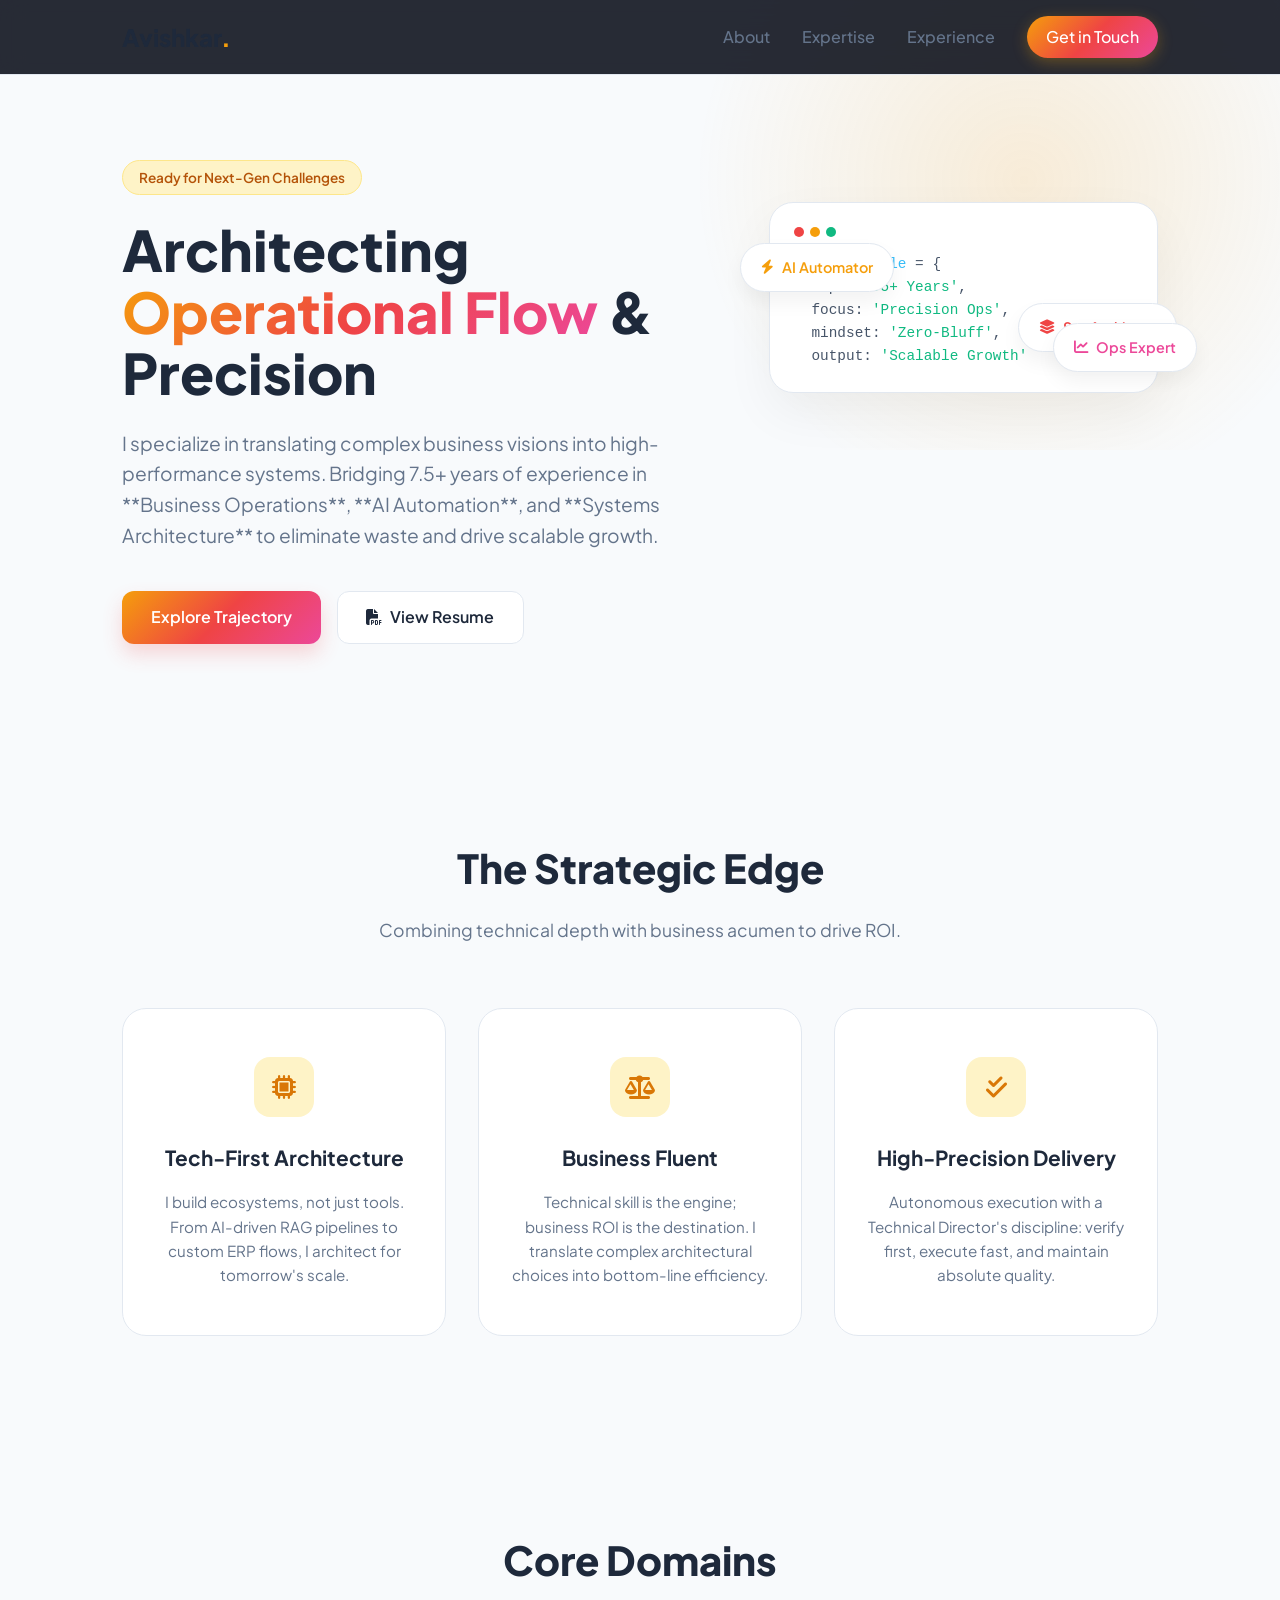
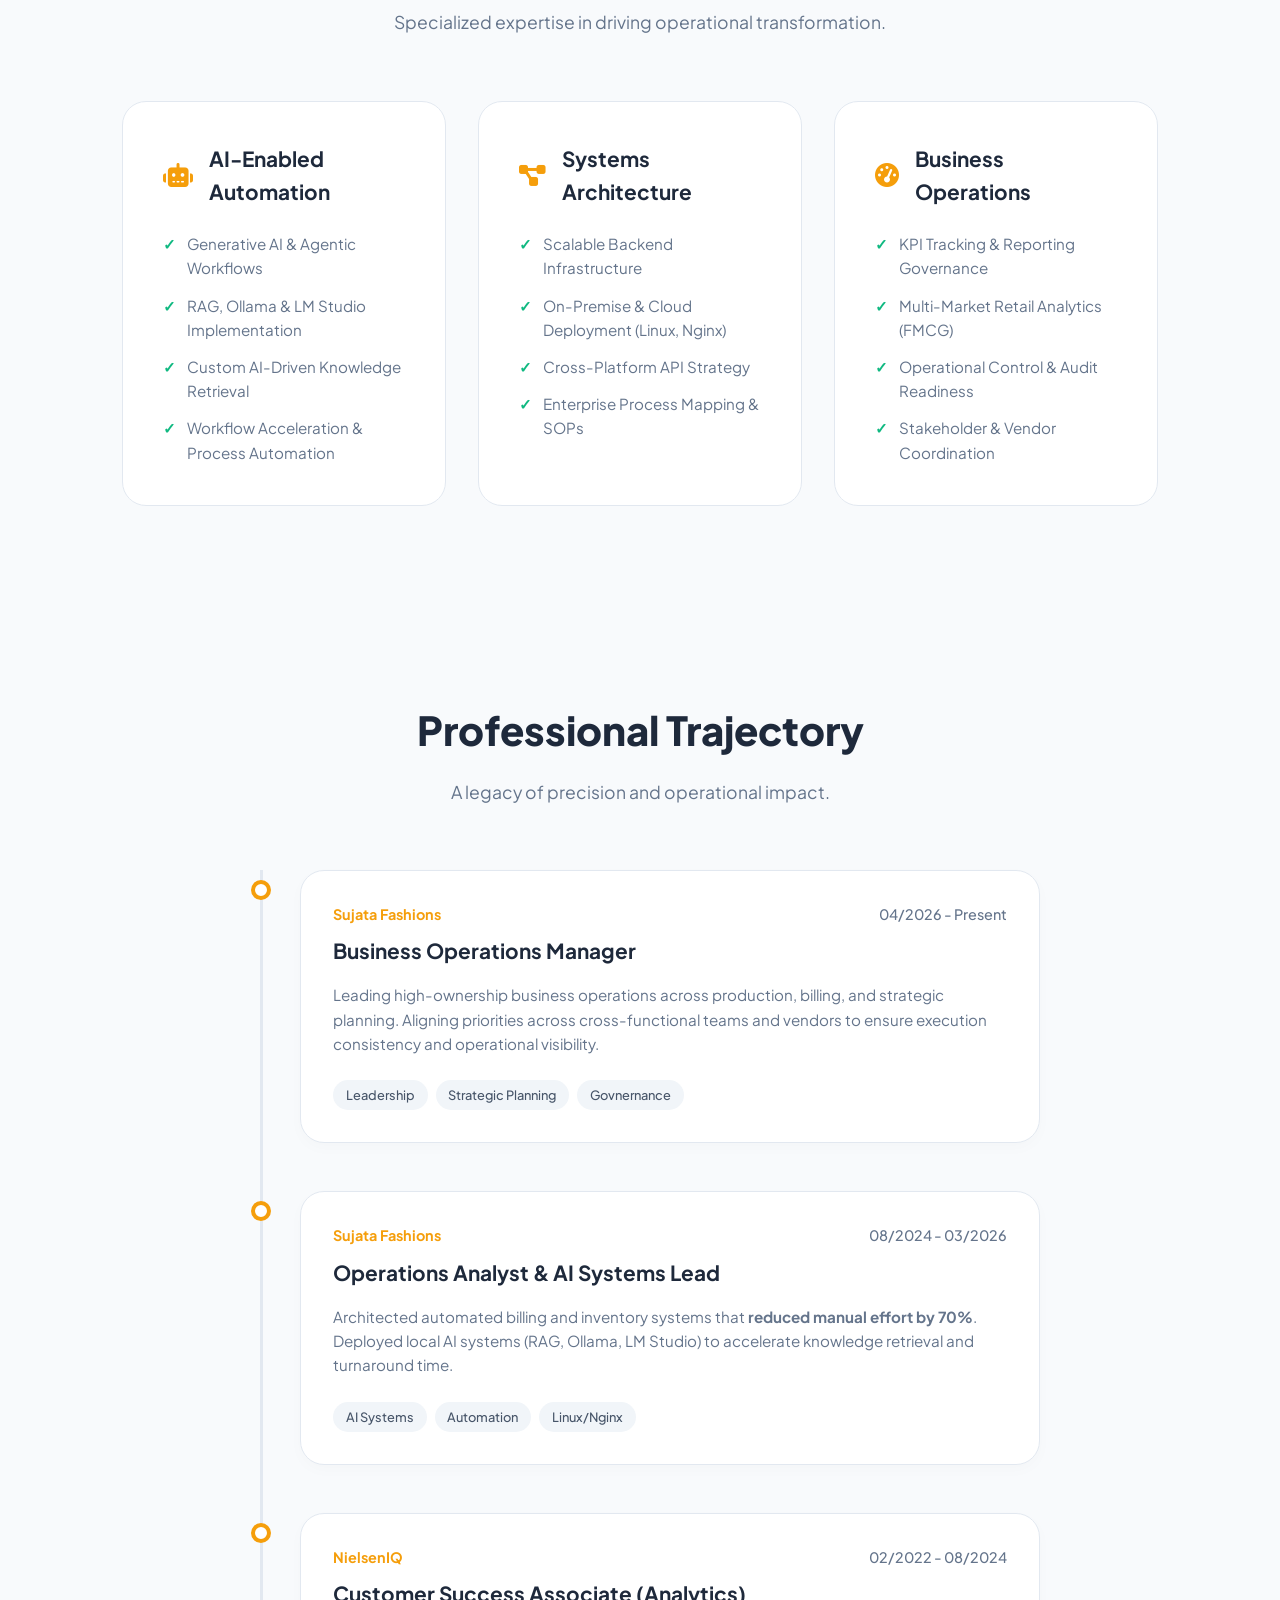
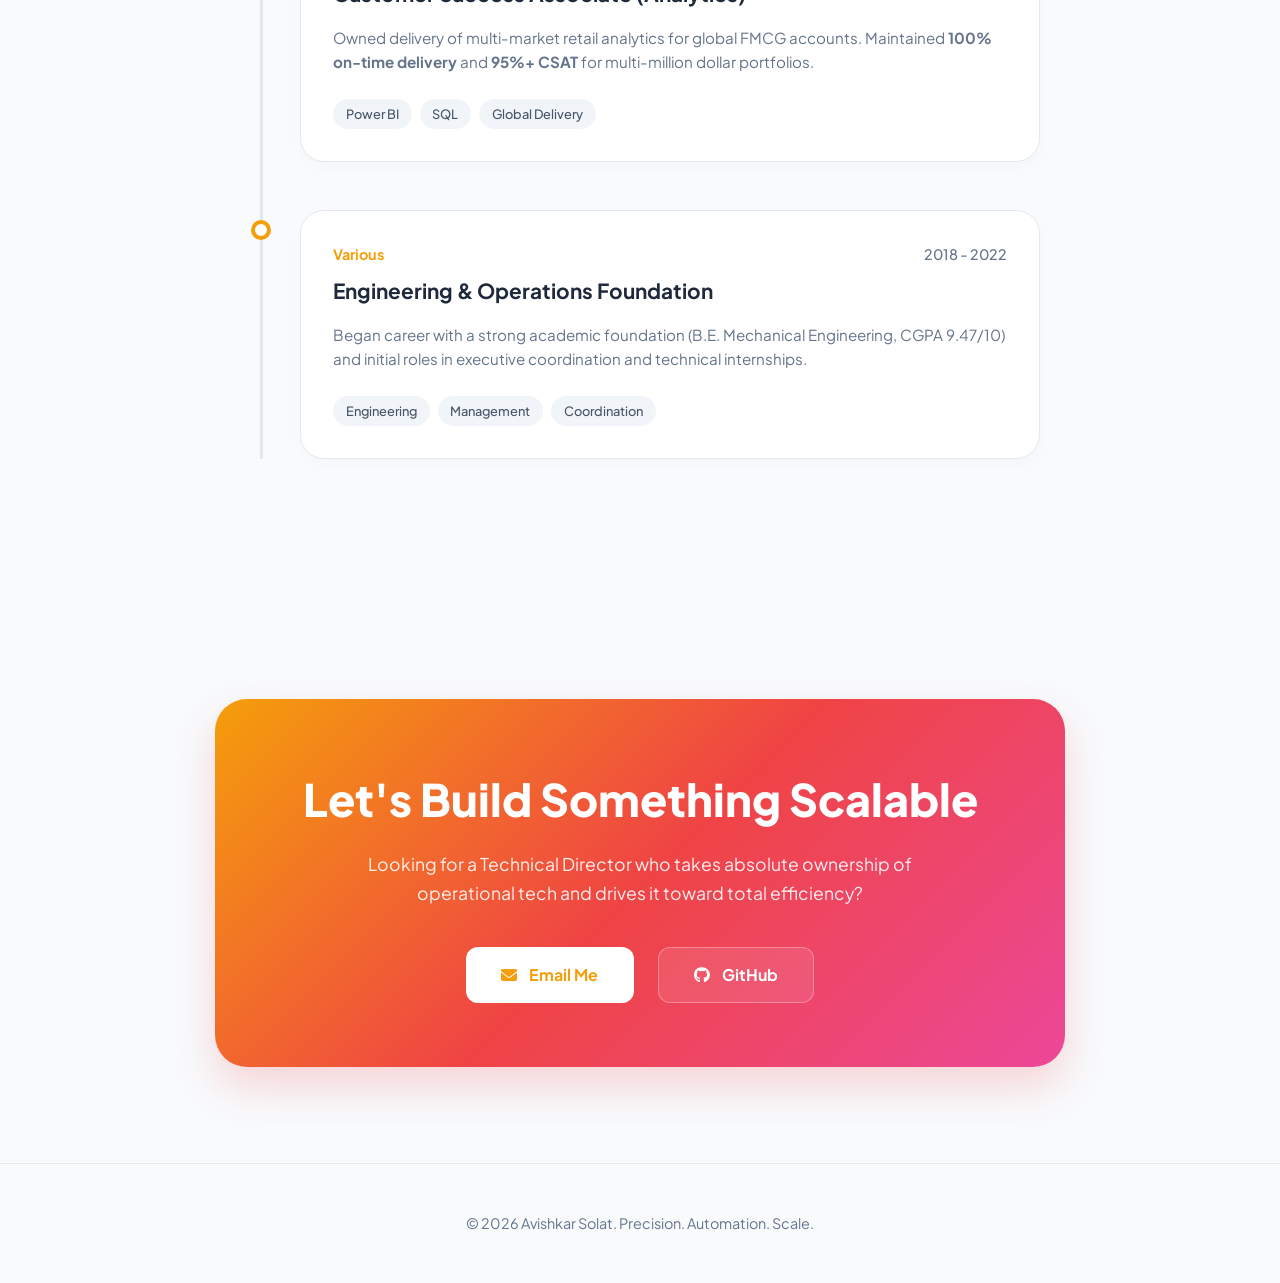
==== commit 1c2f5c40: "style: implement bright warm positivity theme and updated career data" ====
--- a/index.html
+++ b/index.html
@@ -3,28 +3,27 @@
 <head>
     <meta charset="UTF-8">
     <meta name="viewport" content="width=device-width, initial-scale=1.0">
-    <title>Avishkar Solat | Business Operations Manager & AI Systems Lead</title>
-    <meta name="description" content="Avishkar Solat - Business Operations Manager, Analytics Expert & AI Systems Lead. Experienced in business operations, customer success, and AI-enabled workflow improvement.">
+    <title>Avishkar Solat | Systems Architecture & Business Operations</title>
+    <meta name="description" content="Avishkar Solat - Expert in Business Operations, AI Automation, and Systems Architecture. Driving operational precision and scalable growth.">
     
     <!-- Fonts & Icons -->
     <link rel="preconnect" href="https://fonts.googleapis.com">
     <link rel="preconnect" href="https://fonts.gstatic.com" crossorigin>
-    <link href="https://fonts.googleapis.com/css2?family=Plus+Jakarta+Sans:wght@300;400;500;600;700;800&family=JetBrains+Mono:wght@400;500&display=swap" rel="stylesheet">
+    <link href="https://fonts.googleapis.com/css2?family=Outfit:wght@300;400;500;600;700;800&family=Plus+Jakarta+Sans:wght@300;400;500;600;700&display=swap" rel="stylesheet">
     <link rel="stylesheet" href="https://cdnjs.cloudflare.com/ajax/libs/font-awesome/6.4.0/css/all.min.css">
     <link rel="stylesheet" href="style.css">
 </head>
 <body>
-    <div class="glow-bg"></div>
+    <div class="bg-glow"></div>
 
     <nav class="navbar">
         <div class="nav-container">
-            <a href="#" class="logo">AS<span>.</span></a>
+            <a href="#" class="logo">Avishkar<span class="dot">.</span></a>
             <div class="nav-links">
                 <a href="#about">About</a>
                 <a href="#expertise">Expertise</a>
                 <a href="#experience">Experience</a>
-                <a href="#education">Education</a>
-                <a href="#contact" class="nav-cta">Let's Talk</a>
+                <a href="#contact" class="nav-cta">Get in Touch</a>
             </div>
         </div>
     </nav>
@@ -32,43 +31,36 @@
     <header class="hero">
         <div class="container">
             <div class="hero-content">
-                <div class="badge"><i class="fa-solid fa-circle-dot" style="color: #10b981; font-size: 8px; margin-right: 6px;"></i> Available for High-Impact Roles</div>
-                <h1 class="hero-title">Avishkar Solat</h1>
-                <p class="hero-subtitle-lead">Business Operations Manager & AI Systems Lead</p>
+                <div class="badge">Ready for Next-Gen Challenges</div>
+                <h1 class="hero-title">Architecting <span class="highlight">Operational Flow</span> & Precision</h1>
                 <p class="hero-subtitle">
-                    Results-oriented professional with 7+ years of experience across business operations, analytics, customer success support, and AI-enabled workflow improvement. Translating complex business needs into structured reporting, streamlined workflows, and stakeholder-ready insights.
+                    I specialize in translating complex business visions into high-performance systems. 
+                    Bridging 7.5+ years of experience in **Business Operations**, **AI Automation**, and **Systems Architecture** to eliminate waste and drive scalable growth.
                 </p>
                 <div class="hero-btns">
-                    <a href="#experience" class="btn btn-primary">View Experience <i class="fa-solid fa-arrow-right"></i></a>
-                    <a href="resume.pdf" class="btn btn-outline" target="_blank">Download Resume <i class="fa-solid fa-download"></i></a>
+                    <a href="#experience" class="btn btn-primary">Explore Trajectory</a>
+                    <a href="resume.pdf" class="btn btn-secondary" target="_blank">
+                        <i class="fa-solid fa-file-pdf"></i> View Resume
+                    </a>
                 </div>
             </div>
             <div class="hero-visual">
                 <div class="visual-card main-card">
                     <div class="card-header">
-                        <div class="dot red"></div><div class="dot yellow"></div><div class="dot green"></div>
-                        <span class="card-title-text">avishkar_profile.config</span>
+                        <span class="dot red"></span><span class="dot yellow"></span><span class="dot green"></span>
                     </div>
                     <div class="card-body">
-                        <code>
-                            <span class="keyword">const</span> <span class="variable">profile</span> = {<br>
-                            &nbsp;&nbsp;name: <span class="string">'Avishkar Solat'</span>,<br>
-                            &nbsp;&nbsp;role: <span class="string">'Business Operations & AI Lead'</span>,<br>
-                            &nbsp;&nbsp;experience: <span class="number">7+</span> Years,<br>
-                            &nbsp;&nbsp;efficiencyGain: <span class="string">'70% Reduction in Manual Effort'</span>,<br>
-                            &nbsp;&nbsp;csat: <span class="string">'95%+ & 100% On-Time'</span><br>
-                            };
-                        </code>
-                    </div>
-                </div>
-                <div class="visual-card secondary-card">
-                    <i class="fa-solid fa-robot"></i>
-                    <span>AI & RAG Automation</span>
-                </div>
-                <div class="visual-card tertiary-card">
-                    <i class="fa-solid fa-chart-pie"></i>
-                    <span>Power BI & SQL Analytics</span>
-                </div>
+                        <div class="code-line"><span class="k">const</span> <span class="v">profile</span> = {</div>
+                        <div class="code-line">&nbsp;&nbsp;exp: <span class="s">'7.5+ Years'</span>,</div>
+                        <div class="code-line">&nbsp;&nbsp;focus: <span class="s">'Precision Ops'</span>,</div>
+                        <div class="code-line">&nbsp;&nbsp;mindset: <span class="s">'Zero-Bluff'</span>,</div>
+                        <div class="code-line">&nbsp;&nbsp;output: <span class="s">'Scalable Growth'</span></div>
+                        <div class="code-line"};</div>
+                    </div>
+                </div>
+                <div class="floating-tag tag-1"><i class="fa-solid fa-bolt"></i> AI Automator</div>
+                <div class="floating-tag tag-2"><i class="fa-solid fa-layer-group"></i> Sys Architect</div>
+                <div class="floating-tag tag-3"><i class="fa-solid fa-chart-line"></i> Ops Expert</div>
             </div>
         </div>
     </header>
@@ -76,25 +68,24 @@
     <section id="about" class="about">
         <div class="container">
             <div class="section-header">
-                <span class="section-tag">Professional Summary</span>
-                <h2 class="section-title">Driving Operational Excellence</h2>
-                <p>Bridging business operations, data analytics, and generative AI systems.</p>
+                <h2 class="section-title">The Strategic Edge</h2>
+                <p>Combining technical depth with business acumen to drive ROI.</p>
             </div>
             <div class="about-grid">
                 <div class="about-card">
-                    <div class="icon-box"><i class="fa-solid fa-cogs"></i></div>
-                    <h3>Business Operations & Scaling</h3>
-                    <p>Experienced in managing cross-functional execution across production, billing, inventory, vendor coordination, and workflow governance in high-ownership environments.</p>
+                    <div class="icon-box"><i class="fa-solid fa-microchip"></i></div>
+                    <h3>Tech-First Architecture</h3>
+                    <p>I build ecosystems, not just tools. From AI-driven RAG pipelines to custom ERP flows, I architect for tomorrow's scale.</p>
                 </div>
                 <div class="about-card">
-                    <div class="icon-box"><i class="fa-solid fa-brain"></i></div>
-                    <h3>AI & Workflow Automation</h3>
-                    <p>Pioneered AI-assisted workflows and local AI systems using Generative AI, RAG, MCP, Ollama, and LM Studio, slashing manual processing effort by 70%.</p>
+                    <div class="icon-box"><i class="fa-solid fa-scale-balanced"></i></div>
+                    <h3>Business Fluent</h3>
+                    <p>Technical skill is the engine; business ROI is the destination. I translate complex architectural choices into bottom-line efficiency.</p>
                 </div>
                 <div class="about-card">
-                    <div class="icon-box"><i class="fa-solid fa-chart-line"></i></div>
-                    <h3>Analytics & Client Success</h3>
-                    <p>Proven track record at NielsenIQ owning multi-market retail analytics for global FMCG accounts, maintaining 100% on-time delivery and 95%+ CSAT.</p>
+                    <div class="icon-box"><i class="fa-solid fa-check-double"></i></div>
+                    <h3>High-Precision Delivery</h3>
+                    <p>Autonomous execution with a Technical Director's discipline: verify first, execute fast, and maintain absolute quality.</p>
                 </div>
             </div>
         </div>
@@ -103,56 +94,45 @@
     <section id="expertise" class="expertise">
         <div class="container">
             <div class="section-header">
-                <span class="section-tag">Core Competencies</span>
-                <h2 class="section-title">Comprehensive Skill Set</h2>
-                <p>Technical depth paired with rigorous business acumen.</p>
-            </div>
-            <div class="skills-container">
-                <div class="skill-category">
-                    <h3><i class="fa-solid fa-briefcase"></i> Operations & Strategy</h3>
-                    <div class="skill-tags">
-                        <span>Business Analysis</span>
-                        <span>Business Operations</span>
-                        <span>Customer Success</span>
-                        <span>Stakeholder Management</span>
-                        <span>Workflow Automation</span>
-                        <span>Root Cause Analysis</span>
-                        <span>KPI Tracking</span>
-                        <span>Process Implementation</span>
-                        <span>SOP Creation</span>
-                        <span>Reporting Governance</span>
-                    </div>
-                </div>
-                <div class="skill-category">
-                    <h3><i class="fa-solid fa-database"></i> Data & BI Tools</h3>
-                    <div class="skill-tags">
-                        <span>SQL</span>
-                        <span>Power BI</span>
-                        <span>Excel / Google Sheets</span>
-                        <span>Python</span>
-                        <span>JavaScript</span>
-                        <span>SharePoint</span>
-                        <span>Salesforce</span>
-                        <span>MS Dynamics</span>
-                        <span>Workday</span>
-                        <span>Git</span>
-                    </div>
-                </div>
-                <div class="skill-category">
-                    <h3><i class="fa-solid fa-microchip"></i> AI & Infrastructure</h3>
-                    <div class="skill-tags">
-                        <span>Generative AI</span>
-                        <span>RAG (Retrieval-Augmented Gen)</span>
-                        <span>MCP</span>
-                        <span>Ollama</span>
-                        <span>LM Studio</span>
-                        <span>Ubuntu Server</span>
-                        <span>Nginx</span>
-                        <span>Node.js</span>
-                        <span>SQLite</span>
-                        <span>PM2 / systemd</span>
-                        <span>UFW Firewall</span>
-                    </div>
+                <h2 class="section-title">Core Domains</h2>
+                <p>Specialized expertise in driving operational transformation.</p>
+            </div>
+            <div class="expertise-grid">
+                <div class="exp-item">
+                    <div class="exp-header">
+                        <i class="fa-solid fa-robot"></i>
+                        <h3>AI-Enabled Automation</h3>
+                    </div>
+                    <ul>
+                        <li>Generative AI & Agentic Workflows</li>
+                        <li>RAG, Ollama & LM Studio Implementation</li>
+                        <li>Custom AI-Driven Knowledge Retrieval</li>
+                        <li>Workflow Acceleration & Process Automation</li>
+                    </ul>
+                </div>
+                <div class="exp-item">
+                    <div class="exp-header">
+                        <i class="fa-solid fa-diagram-project"></i>
+                        <h3>Systems Architecture</h3>
+                    </div>
+                    <ul>
+                        <li>Scalable Backend Infrastructure</li>
+                        <li>On-Premise & Cloud Deployment (Linux, Nginx)</li>
+                        <li>Cross-Platform API Strategy</li>
+                        <li>Enterprise Process Mapping & SOPs</li>
+                    </ul>
+                </div>
+                <div class="exp-item">
+                    <div class="exp-header">
+                        <i class="fa-solid fa-gauge-high"></i>
+                        <h3>Business Operations</h3>
+                    </div>
+                    <ul>
+                        <li>KPI Tracking & Reporting Governance</li>
+                        <li>Multi-Market Retail Analytics (FMCG)</li>
+                        <li>Operational Control & Audit Readiness</li>
+                        <li>Stakeholder & Vendor Coordination</li>
+                    </ul>
                 </div>
             </div>
         </div>
@@ -161,154 +141,57 @@
     <section id="experience" class="experience">
         <div class="container">
             <div class="section-header">
-                <span class="section-tag">Career Trajectory</span>
-                <h2 class="section-title">Professional Experience</h2>
-                <p>A proven history of driving efficiency, revenue protection, and technical innovation.</p>
+                <h2 class="section-title">Professional Trajectory</h2>
+                <p>A legacy of precision and operational impact.</p>
             </div>
             <div class="timeline">
-                <!-- Job 1 -->
-                <div class="timeline-item">
-                    <div class="timeline-dot"></div>
-                    <div class="timeline-content">
-                        <div class="job-header">
-                            <div>
-                                <h3>Business Operations Manager</h3>
-                                <h4 class="company">Sujata Fashions</h4>
-                            </div>
-                            <span class="date-badge">04/2026 - Present</span>
-                        </div>
-                        <p class="location"><i class="fa-solid fa-location-dot"></i> Pune, Maharashtra, India</p>
-                        <ul class="job-bullets">
-                            <li>Lead business operations across production, billing, inventory, website operations, vendor coordination, workflow governance, and strategic planning in a high-ownership environment.</li>
-                            <li>Manage cross-functional execution by aligning priorities across internal teams, vendors, and partners while improving operational visibility and execution consistency.</li>
-                            <li>Oversee reporting structures, process governance, and operational documentation to support continuity, accountability, and decision-making.</li>
-                            <li>Support business planning, execution tracking, and day-to-day operational management in a fast-paced environment.</li>
-                        </ul>
-                    </div>
-                </div>
-
-                <!-- Job 2 -->
-                <div class="timeline-item">
-                    <div class="timeline-dot"></div>
-                    <div class="timeline-content">
-                        <div class="job-header">
-                            <div>
-                                <h3>Operations Analyst & AI Systems Lead</h3>
-                                <h4 class="company">Sujata Fashions</h4>
-                            </div>
-                            <span class="date-badge">08/2024 - 03/2026</span>
-                        </div>
-                        <p class="location"><i class="fa-solid fa-location-dot"></i> Pune, Maharashtra, India</p>
-                        <ul class="job-bullets">
-                            <li>Designed and implemented automated billing, inventory, reporting, and operational control workflows that reduced manual processing effort by <strong>70%</strong> and improved execution reliability, audit readiness, and business visibility.</li>
-                            <li>Introduced AI-assisted workflows and local AI systems using Generative AI, RAG, MCP, Ollama, and LM Studio to support knowledge retrieval, execution support, testing, process acceleration, and turnaround improvement.</li>
-                            <li>Built and maintained internal trackers, reporting structures, documentation, and operating workflows to improve coordination among internal and external stakeholders.</li>
-                            <li>Created process documentation, SOPs, knowledge assets, workflow maps, implementation notes, and operational checklists to support governance, onboarding, and operational continuity.</li>
-                            <li>Supported architecture planning and deployment management for an on-premise LMS solution on a Linux server environment (Ubuntu Server, Nginx, Node.js, SQLite, PM2/systemd, UFW, SSL/TLS, and backup planning).</li>
-                        </ul>
-                    </div>
-                </div>
-
-                <!-- Job 3 -->
-                <div class="timeline-item">
-                    <div class="timeline-dot"></div>
-                    <div class="timeline-content">
-                        <div class="job-header">
-                            <div>
-                                <h3>Customer Success Associate (Analytics)</h3>
-                                <h4 class="company">NielsenIQ</h4>
-                            </div>
-                            <span class="date-badge">02/2022 - 08/2024</span>
-                        </div>
-                        <p class="location"><i class="fa-solid fa-location-dot"></i> Pune, Maharashtra, India</p>
-                        <ul class="job-bullets">
-                            <li>Owned end-to-end delivery of multi-market retail analytics and customer success reporting for international FMCG accounts across North America, Europe, and APAC.</li>
-                            <li>Maintained <strong>100% on-time delivery</strong> and <strong>95%+ CSAT</strong> while supporting multi-million-dollar annual client portfolios under tight timelines.</li>
-                            <li>Built executive Power BI dashboards, recurring reports, KPI trackers, and QBR-ready analytical outputs to support business reviews, decision-making, and stakeholder communication.</li>
-                            <li>Worked closely with clients, delivery teams, engineering teams, and business stakeholders to align requirements, data definitions, reporting outputs, and issue resolution.</li>
-                        </ul>
-                    </div>
-                </div>
-
-                <!-- Job 4 -->
-                <div class="timeline-item">
-                    <div class="timeline-dot"></div>
-                    <div class="timeline-content">
-                        <div class="job-header">
-                            <div>
-                                <h3>Project Management Intern</h3>
-                                <h4 class="company">Develop Train Maintain LLP</h4>
-                            </div>
-                            <span class="date-badge">09/2021 - 10/2021</span>
-                        </div>
-                        <p class="location"><i class="fa-solid fa-location-dot"></i> Pune, Maharashtra, India</p>
-                        <ul class="job-bullets">
-                            <li>Supported research and development of energy-efficient engineering solutions through design analysis, documentation, structured reporting, and technical coordination.</li>
-                            <li>Created CAD models and technical drawings, producing supporting documentation for prototyping and testing.</li>
-                        </ul>
-                    </div>
-                </div>
-
-                <!-- Job 5 -->
-                <div class="timeline-item">
-                    <div class="timeline-dot"></div>
-                    <div class="timeline-content">
-                        <div class="job-header">
-                            <div>
-                                <h3>Model-Based Design Intern</h3>
-                                <h4 class="company">Decibels Lab</h4>
-                            </div>
-                            <span class="date-badge">06/2021 - 07/2021</span>
-                        </div>
-                        <p class="location"><i class="fa-solid fa-location-dot"></i> Pimpri-Chinchwad, Maharashtra, India</p>
-                        <ul class="job-bullets">
-                            <li>Developed and validated mathematical models for mechanical systems using MATLAB/Simulink in a structured project environment.</li>
-                        </ul>
-                    </div>
-                </div>
-
-                <!-- Job 6 -->
-                <div class="timeline-item">
-                    <div class="timeline-dot"></div>
-                    <div class="timeline-content">
-                        <div class="job-header">
-                            <div>
-                                <h3>Executive Assistant</h3>
-                                <h4 class="company">Sujata Fashions</h4>
-                            </div>
-                            <span class="date-badge">09/2018 - 06/2021</span>
-                        </div>
-                        <p class="location"><i class="fa-solid fa-location-dot"></i> Pune, India</p>
-                        <ul class="job-bullets">
-                            <li>Managed communication between departments, streamlined information flow, and improved coordination across teams. Prepared reports and presentations for senior management.</li>
-                        </ul>
-                    </div>
-                </div>
-            </div>
-        </div>
-    </section>
-
-    <section id="education" class="education">
-        <div class="container">
-            <div class="section-header">
-                <span class="section-tag">Academic Foundation</span>
-                <h2 class="section-title">Education & Certifications</h2>
-                <p>Strong analytical and engineering background.</p>
-            </div>
-            <div class="edu-grid">
-                <div class="edu-card">
-                    <div class="edu-icon"><i class="fa-solid fa-graduation-cap"></i></div>
-                    <h3>B.E. Mechanical Engineering</h3>
-                    <h4 class="company">D. Y. Patil College of Engineering & Technology, Pimpri</h4>
-                    <span class="date-badge">Graduated 01/2022</span>
-                    <p class="edu-score">CGPA: <strong>9.47 / 10</strong> (88.64%)</p>
-                </div>
-                <div class="edu-card">
-                    <div class="edu-icon"><i class="fa-solid fa-certificate"></i></div>
-                    <h3>Google Data Analytics Professional Certificate</h3>
-                    <h4 class="company">Google / Coursera</h4>
-                    <span class="date-badge">Certified</span>
-                    <p class="edu-score">Professional Data Analytics & BI Training</p>
+                <div class="timeline-item">
+                    <div class="timeline-dot"></div>
+                    <div class="timeline-content">
+                        <div class="time-meta">
+                            <span class="company">Sujata Fashions</span>
+                            <span class="date">04/2026 - Present</span>
+                        </div>
+                        <h3 class="role">Business Operations Manager</h3>
+                        <p>Leading high-ownership business operations across production, billing, and strategic planning. Aligning priorities across cross-functional teams and vendors to ensure execution consistency and operational visibility.</p>
+                        <div class="tags"><span>Leadership</span><span>Strategic Planning</span><span>Govnernance</span></div>
+                    </div>
+                </div>
+                <div class="timeline-item">
+                    <div class="timeline-dot"></div>
+                    <div class="timeline-content">
+                        <div class="time-meta">
+                            <span class="company">Sujata Fashions</span>
+                            <span class="date">08/2024 - 03/2026</span>
+                        </div>
+                        <h3 class="role">Operations Analyst & AI Systems Lead</h3>
+                        <p>Architected automated billing and inventory systems that <strong>reduced manual effort by 70%</strong>. Deployed local AI systems (RAG, Ollama, LM Studio) to accelerate knowledge retrieval and turnaround time.</p>
+                        <div class="tags"><span>AI Systems</span><span>Automation</span><span>Linux/Nginx</span></div>
+                    </div>
+                </div>
+                <div class="timeline-item">
+                    <div class="timeline-dot"></div>
+                    <div class="timeline-content">
+                        <div class="time-meta">
+                            <span class="company">NielsenIQ</span>
+                            <span class="date">02/2022 - 08/2024</span>
+                        </div>
+                        <h3 class="role">Customer Success Associate (Analytics)</h3>
+                        <p>Owned delivery of multi-market retail analytics for global FMCG accounts. Maintained <strong>100% on-time delivery</strong> and <strong>95%+ CSAT</strong> for multi-million dollar portfolios.</p>
+                        <div class="tags"><span>Power BI</span><span>SQL</span><span>Global Delivery</span></div>
+                    </div>
+                </div>
+                <div class="timeline-item">
+                    <div class="timeline-dot"></div>
+                    <div class="timeline-content">
+                        <div class="time-meta">
+                            <span class="company">Various</span>
+                            <span class="date">2018 - 2022</span>
+                        </div>
+                        <h3 class="role">Engineering & Operations Foundation</h3>
+                        <p>Began career with a strong academic foundation (B.E. Mechanical Engineering, CGPA 9.47/10) and initial roles in executive coordination and technical internships.</p>
+                        <div class="tags"><span>Engineering</span><span>Management</span><span>Coordination</span></div>
+                    </div>
                 </div>
             </div>
         </div>
@@ -316,45 +199,27 @@
 
     <section id="contact" class="contact">
         <div class="container">
-            <div class="contact-box">
-                <span class="section-tag">Get in Touch</span>
-                <h2>Let's Build Something Exceptional</h2>
-                <p>Open to roles involving business analysis, product operations, customer insights, strategy and operations, AI systems enablement, and operational transformation.</p>
-                
+            <div class="contact-card">
+                <h2>Let's Build Something Scalable</h2>
+                <p>Looking for a Technical Director who takes absolute ownership of operational tech and drives it toward total efficiency?</p>
                 <div class="contact-links">
-                    <a href="mailto:avisolat18@gmail.com" class="contact-item">
-                        <i class="fa-solid fa-envelope"></i>
-                        <span>avisolat18@gmail.com</span>
+                    <a href="mailto:avisolat18@gmail.com" class="contact-btn primary">
+                        <i class="fa-solid fa-envelope"></i> Email Me
                     </a>
-                    <a href="https://linkedin.com/in/ccoolavi" target="_blank" class="contact-item">
-                        <i class="fa-brands fa-linkedin"></i>
-                        <span>linkedin.com/in/ccoolavi</span>
+                    <a href="https://github.com/ccoolavi" class="contact-btn secondary">
+                        <i class="fa-brands fa-github"></i> GitHub
                     </a>
-                    <a href="https://ccoolavi.github.io/Avishkar" target="_blank" class="contact-item">
-                        <i class="fa-solid fa-globe"></i>
-                        <span>ccoolavi.github.io/Avishkar</span>
-                    </a>
-                    <div class="contact-item">
-                        <i class="fa-solid fa-location-dot"></i>
-                        <span>Pune, Maharashtra, India</span>
-                    </div>
-                </div>
-
-                <div class="hero-btns" style="justify-content: center; margin-top: 2rem;">
-                    <a href="mailto:avisolat18@gmail.com" class="btn btn-primary">Send an Email <i class="fa-solid fa-paper-plane"></i></a>
-                    <a href="resume.pdf" class="btn btn-outline" target="_blank">Download Resume <i class="fa-solid fa-download"></i></a>
-                </div>
-            </div>
-        </div>
-    </section>
-
-    <footer>
-        <div class="container footer-content">
-            <p>&copy; 2026 Avishkar Solat. All rights reserved.</p>
-            <p>Designed for High-Impact Business & AI Operations.</p>
+                </div>
+            </div>
+        </div>
+    </section>
+
+    <footer class="footer">
+        <div class="container">
+            <p>&copy; 2026 Avishkar Solat. Precision. Automation. Scale.</p>
         </div>
     </footer>
 
     <script src="app.js"></script>
 </body>
-</html>
+</html>
--- a/style.css
+++ b/style.css
@@ -1,54 +1,47 @@
-/* --- ULTRA-MODERN HIGH-END PORTFOLIO STYLES --- */
-
 :root {
-    --bg-color: #030712;
-    --card-bg: rgba(17, 24, 39, 0.7);
-    --border-color: rgba(255, 255, 255, 0.08);
-    --border-hover: rgba(59, 130, 246, 0.4);
-    --text-primary: #f3f4f6;
-    --text-secondary: #9ca3af;
-    --accent: #3b82f6;
-    --accent-glow: rgba(59, 130, 246, 0.15);
-    --accent-gradient: linear-gradient(135deg, #60a5fa 0%, #3b82f6 50%, #1d4ed8 100%);
-    --font-sans: 'Plus Jakarta Sans', -apple-system, BlinkMacSystemFont, sans-serif;
-    --font-mono: 'JetBrains Mono', monospace;
-    --transition: all 0.3s cubic-bezier(0.16, 1, 0.3, 1);
+    /* Bright, Warm, Positive Palette */
+    --bg-primary: #F8FAFC;
+    --bg-surface: #FFFFFF;
+    --bg-card: #FFFFFF;
+    --border-color: #E2E8F0;
+    --text-main: #1E293B;
+    --text-muted: #64748B;
+    
+    /* Warm Accent Gradient - Golden Hour / Energy */
+    --accent-gradient: linear-gradient(135deg, #F59E0B 0%, #EF4444 50%, #EC4899 100%);
+    --accent-glow: rgba(245, 158, 11, 0.1);
+    --accent-primary: #F59E0B;
+    --accent-secondary: #EF4444;
 }
 
 * {
     margin: 0;
     padding: 0;
     box-sizing: border-box;
-}
-
-html {
     scroll-behavior: smooth;
 }
 
 body {
-    background-color: var(--bg-color);
-    color: var(--text-primary);
-    font-family: var(--font-sans);
+    font-family: 'Plus Jakarta Sans', sans-serif;
+    background-color: var(--bg-primary);
+    color: var(--text-main);
     line-height: 1.6;
     overflow-x: hidden;
 }
 
-/* Background Glowing Effect */
-.glow-bg {
+.bg-glow {
     position: fixed;
-    top: -20vh;
-    left: 50%;
-    transform: translateX(-50%);
+    top: -10vh;
+    right: -10vw;
     width: 60vw;
     height: 60vh;
-    background: radial-gradient(circle, rgba(59, 130, 246, 0.12) 0%, rgba(3, 7, 18, 0) 70%);
+    background: radial-gradient(circle, rgba(245, 158, 11, 0.15) 0%, rgba(248, 250, 252, 0) 70%);
     z-index: -1;
     pointer-events: none;
 }
 
-/* Container */
 .container {
-    max-width: 1200px;
+    max-width: 1100px;
     margin: 0 auto;
     padding: 0 2rem;
 }
@@ -58,18 +51,17 @@
     position: fixed;
     top: 0;
     left: 0;
-    width: 100%;
-    background: rgba(3, 7, 18, 0.85);
+    right: 0;
     backdrop-filter: blur(12px);
+    background: rgba(255, 255, 255, 0.8);
     border-bottom: 1px solid var(--border-color);
     z-index: 1000;
-    padding: 1rem 0;
 }
 
 .nav-container {
-    max-width: 1200px;
+    max-width: 1100px;
     margin: 0 auto;
-    padding: 0 2rem;
+    padding: 1rem 2rem;
     display: flex;
     justify-content: space-between;
     align-items: center;
@@ -78,13 +70,12 @@
 .logo {
     font-size: 1.5rem;
     font-weight: 800;
-    color: var(--text-primary);
+    color: var(--text-main);
     text-decoration: none;
-    letter-spacing: -0.5px;
-}
-
-.logo span {
-    color: var(--accent);
+}
+
+.logo .dot {
+    color: var(--accent-primary);
 }
 
 .nav-links {
@@ -94,54 +85,49 @@
 }
 
 .nav-links a {
-    color: var(--text-secondary);
+    color: var(--text-muted);
     text-decoration: none;
-    font-size: 0.95rem;
     font-weight: 500;
-    transition: var(--transition);
+    transition: color 0.2s;
 }
 
 .nav-links a:hover {
-    color: var(--text-primary);
+    color: var(--accent-primary);
 }
 
 .nav-cta {
     background: var(--accent-gradient);
+    padding: 0.5rem 1.2rem;
+    border-radius: 9999px;
     color: white !important;
-    padding: 0.5rem 1.25rem;
-    border-radius: 50px;
-    font-weight: 600 !important;
-    box-shadow: 0 4px 14px rgba(59, 130, 246, 0.3);
+    font-weight: 600;
+    box-shadow: 0 4px 15px rgba(245, 158, 11, 0.3);
+    transition: transform 0.2s;
 }
 
 .nav-cta:hover {
-    transform: translateY(-1px);
-    box-shadow: 0 6px 20px rgba(59, 130, 246, 0.4);
-}
-
-/* Hero Section */
+    transform: translateY(-2px);
+}
+
+/* Hero */
 .hero {
     padding: 10rem 0 6rem 0;
-    min-height: 90vh;
-    display: flex;
-    align-items: center;
 }
 
 .hero .container {
     display: grid;
-    grid-template-columns: 1.1fr 0.9fr;
+    grid-template-columns: 1.2fr 0.8fr;
     gap: 4rem;
     align-items: center;
 }
 
 .badge {
-    display: inline-flex;
-    align-items: center;
-    background: rgba(59, 130, 246, 0.1);
-    color: #60a5fa;
-    border: 1px solid rgba(59, 130, 246, 0.2);
+    display: inline-block;
     padding: 0.35rem 1rem;
-    border-radius: 50px;
+    background: #FEF3C7;
+    border: 1px solid #FDE68A;
+    color: #B45309;
+    border-radius: 9999px;
     font-size: 0.85rem;
     font-weight: 600;
     margin-bottom: 1.5rem;
@@ -150,94 +136,87 @@
 .hero-title {
     font-size: 3.5rem;
     font-weight: 800;
-    letter-spacing: -1.5px;
     line-height: 1.1;
-    margin-bottom: 0.5rem;
-}
-
-.hero-subtitle-lead {
-    font-size: 1.35rem;
-    font-weight: 600;
-    color: #60a5fa;
-    margin-bottom: 1.25rem;
+    margin-bottom: 1.5rem;
+    color: var(--text-main);
+}
+
+.highlight {
+    background: var(--accent-gradient);
+    -webkit-background-clip: text;
+    -webkit-text-fill-color: transparent;
 }
 
 .hero-subtitle {
-    font-size: 1.05rem;
-    color: var(--text-secondary);
-    margin-bottom: 2rem;
-    line-height: 1.7;
+    font-size: 1.2rem;
+    color: var(--text-muted);
+    margin-bottom: 2.5rem;
 }
 
 .hero-btns {
     display: flex;
     gap: 1rem;
-    align-items: center;
 }
 
 .btn {
-    display: inline-flex;
-    align-items: center;
-    gap: 0.5rem;
-    padding: 0.75rem 1.75rem;
-    border-radius: 8px;
-    font-size: 0.95rem;
+    padding: 0.8rem 1.8rem;
+    border-radius: 0.75rem;
     font-weight: 600;
     text-decoration: none;
-    transition: var(--transition);
+    transition: all 0.2s;
+    display: inline-flex;
+    align-items: center;
+    gap: 0.5rem;
 }
 
 .btn-primary {
     background: var(--accent-gradient);
     color: white;
-    box-shadow: 0 4px 20px rgba(59, 130, 246, 0.4);
+    box-shadow: 0 10px 20px rgba(239, 68, 68, 0.2);
 }
 
 .btn-primary:hover {
     transform: translateY(-2px);
-    box-shadow: 0 6px 25px rgba(59, 130, 246, 0.6);
-}
-
-.btn-outline {
-    background: transparent;
-    color: var(--text-primary);
+    box-shadow: 0 12px 25px rgba(239, 68, 68, 0.3);
+}
+
+.btn-secondary {
+    background: white;
     border: 1px solid var(--border-color);
-}
-
-.btn-outline:hover {
-    border-color: var(--accent);
-    background: rgba(59, 130, 246, 0.05);
-}
-
-/* Hero Visual Coding Card */
+    color: var(--text-main);
+}
+
+.btn-secondary:hover {
+    background: #F8FAFC;
+    border-color: var(--accent-primary);
+}
+
+/* Hero Visuals */
 .hero-visual {
     position: relative;
-    height: 380px;
+    height: 400px;
 }
 
 .visual-card {
     position: absolute;
-    background: var(--card-bg);
+    background: white;
     border: 1px solid var(--border-color);
-    backdrop-filter: blur(16px);
-    border-radius: 12px;
-    box-shadow: 0 20px 40px rgba(0, 0, 0, 0.5);
+    border-radius: 1.5rem;
+    box-shadow: 0 20px 50px rgba(0,0,0,0.05);
+    padding: 1.5rem;
 }
 
 .main-card {
-    width: 100%;
     top: 0;
     left: 0;
-    overflow: hidden;
+    right: 0;
+    z-index: 2;
 }
 
 .card-header {
-    background: rgba(255, 255, 255, 0.03);
-    padding: 0.75rem 1rem;
-    display: flex;
-    align-items: center;
-    gap: 0.5rem;
-    border-bottom: 1px solid var(--border-color);
+    display: flex;
+    gap: 6px;
+    margin-bottom: 1rem;
 }
 
 .dot {
@@ -245,97 +224,61 @@
     height: 10px;
     border-radius: 50%;
 }
-
-.dot.red { background: #ef4444; }
-.dot.yellow { background: #f59e0b; }
-.dot.green { background: #10b981; }
-
-.card-title-text {
-    font-family: var(--font-mono);
-    font-size: 0.8rem;
-    color: var(--text-secondary);
-    margin-left: 0.5rem;
-}
-
-.card-body {
-    padding: 1.5rem;
-    font-family: var(--font-mono);
-    font-size: 0.85rem;
-    line-height: 1.6;
-}
-
-.card-body .keyword { color: #f472b6; }
-.card-body .variable { color: #60a5fa; }
-.card-body .string { color: #34d399; }
-.card-body .number { color: #fbbf24; }
-
-.secondary-card, .tertiary-card {
-    padding: 1rem 1.25rem;
-    display: flex;
-    align-items: center;
-    gap: 0.75rem;
+.dot.red { background: #EF4444; }
+.dot.yellow { background: #F59E0B; }
+.dot.green { background: #10B981; }
+
+.code-line {
+    font-family: 'JetBrains Mono', monospace;
+    font-size: 0.9rem;
+    color: #475569;
+}
+.k { color: #C084FC; }
+.v { color: #38BDF8; }
+.s { color: #10B981; }
+
+.floating-tag {
+    position: absolute;
+    background: white;
+    border: 1px solid var(--border-color);
+    padding: 0.75rem 1.25rem;
+    border-radius: 9999px;
     font-weight: 600;
     font-size: 0.9rem;
-    animation: float 4s ease-in-out infinite;
-}
-
-.secondary-card {
-    bottom: -20px;
-    left: -20px;
-    border-color: rgba(16, 185, 129, 0.3);
-}
-
-.secondary-card i { color: #10b981; font-size: 1.2rem; }
-
-.tertiary-card {
-    top: 30px;
-    right: -25px;
-    animation-delay: 2s;
-    border-color: rgba(245, 158, 11, 0.3);
-}
-
-.tertiary-card i { color: #f59e0b; font-size: 1.2rem; }
-
-@keyframes float {
-    0%, 100% { transform: translateY(0); }
-    50% { transform: translateY(-10px); }
-}
-
-/* Sections Common */
+    display: flex;
+    align-items: center;
+    gap: 0.5rem;
+    box-shadow: 0 10px 20px rgba(0,0,0,0.05);
+    z-index: 3;
+}
+
+.tag-1 { bottom: 100px; left: -30px; color: #F59E0B; }
+.tag-2 { bottom: 40px; right: -20px; color: #EF4444; }
+.tag-3 { top: 120px; right: -40px; color: #EC4899; }
+
+/* Sections */
 section {
     padding: 6rem 0;
-    border-top: 1px solid var(--border-color);
 }
 
 .section-header {
     text-align: center;
-    max-width: 700px;
-    margin: 0 auto 4rem auto;
-}
-
-.section-tag {
-    font-family: var(--font-mono);
-    font-size: 0.85rem;
-    color: var(--accent);
-    text-transform: uppercase;
-    letter-spacing: 2px;
-    margin-bottom: 0.75rem;
-    display: block;
+    margin-bottom: 4rem;
 }
 
 .section-title {
     font-size: 2.5rem;
     font-weight: 800;
-    letter-spacing: -1px;
     margin-bottom: 1rem;
+    color: var(--text-main);
 }
 
 .section-header p {
-    color: var(--text-secondary);
-    font-size: 1.05rem;
-}
-
-/* About / Edge Grid */
+    color: var(--text-muted);
+    font-size: 1.1rem;
+}
+
+/* About Grid */
 .about-grid {
     display: grid;
     grid-template-columns: repeat(3, 1fr);
@@ -343,105 +286,107 @@
 }
 
 .about-card {
-    background: var(--card-bg);
+    background: white;
     border: 1px solid var(--border-color);
-    border-radius: 16px;
-    padding: 2.5rem 2rem;
-    transition: var(--transition);
+    padding: 3rem 2rem;
+    border-radius: 1.5rem;
+    transition: all 0.3s ease;
+    text-align: center;
 }
 
 .about-card:hover {
-    border-color: var(--border-hover);
-    transform: translateY(-5px);
-    box-shadow: 0 15px 30px rgba(0, 0, 0, 0.4);
+    transform: translateY(-10px);
+    box-shadow: 0 20px 40px rgba(0,0,0,0.05);
+    border-color: var(--accent-primary);
 }
 
 .icon-box {
-    width: 50px;
-    height: 50px;
-    background: rgba(59, 130, 246, 0.1);
-    border: 1px solid rgba(59, 130, 246, 0.2);
-    border-radius: 12px;
+    width: 60px;
+    height: 60px;
+    background: #FEF3C7;
+    color: #D97706;
     display: flex;
     align-items: center;
     justify-content: center;
-    color: #60a5fa;
-    font-size: 1.25rem;
-    margin-bottom: 1.5rem;
+    border-radius: 1rem;
+    font-size: 1.5rem;
+    margin: 0 auto 1.5rem;
 }
 
 .about-card h3 {
-    font-size: 1.25rem;
-    font-weight: 700;
-    margin-bottom: 0.75rem;
+    font-size: 1.3rem;
+    margin-bottom: 1rem;
+    color: var(--text-main);
 }
 
 .about-card p {
-    color: var(--text-secondary);
+    color: var(--text-muted);
     font-size: 0.95rem;
-    line-height: 1.6;
-}
-
-/* Expertise / Skills */
-.skills-container {
+}
+
+/* Expertise */
+.expertise-grid {
     display: grid;
     grid-template-columns: repeat(3, 1fr);
     gap: 2rem;
 }
 
-.skill-category {
-    background: var(--card-bg);
+.exp-item {
+    background: white;
     border: 1px solid var(--border-color);
-    border-radius: 16px;
-    padding: 2rem;
-    transition: var(--transition);
-}
-
-.skill-category:hover {
-    border-color: var(--border-hover);
-}
-
-.skill-category h3 {
-    font-size: 1.15rem;
-    font-weight: 700;
+    padding: 2.5rem;
+    border-radius: 1.5rem;
+    transition: all 0.3s ease;
+}
+
+.exp-item:hover {
+    border-color: var(--accent-primary);
+    box-shadow: 0 10px 30px rgba(0,0,0,0.03);
+}
+
+.exp-header {
+    display: flex;
+    align-items: center;
+    gap: 1rem;
     margin-bottom: 1.5rem;
-    display: flex;
-    align-items: center;
-    gap: 0.75rem;
-    color: var(--text-primary);
-}
-
-.skill-category h3 i {
-    color: var(--accent);
-}
-
-.skill-tags {
-    display: flex;
-    flex-wrap: wrap;
-    gap: 0.5rem;
-}
-
-.skill-tags span {
-    background: rgba(255, 255, 255, 0.04);
-    border: 1px solid var(--border-color);
-    padding: 0.4rem 0.85rem;
-    border-radius: 6px;
-    font-size: 0.85rem;
-    font-weight: 500;
-    color: var(--text-secondary);
-    transition: var(--transition);
-}
-
-.skill-tags span:hover {
-    background: rgba(59, 130, 246, 0.1);
-    color: #60a5fa;
-    border-color: rgba(59, 130, 246, 0.3);
-}
-
-/* Timeline / Experience */
+}
+
+.exp-header i {
+    color: var(--accent-primary);
+    font-size: 1.5rem;
+}
+
+.exp-header h3 {
+    font-size: 1.3rem;
+    color: var(--text-main);
+}
+
+.exp-item ul {
+    list-style: none;
+    display: flex;
+    flex-direction: column;
+    gap: 0.8rem;
+}
+
+.exp-item li {
+    color: var(--text-muted);
+    font-size: 0.95rem;
+    padding-left: 1.5rem;
+    position: relative;
+}
+
+.exp-item li::before {
+    content: '✓';
+    position: absolute;
+    left: 0;
+    color: #10B981;
+    font-weight: bold;
+}
+
+/* Timeline */
 .timeline {
     position: relative;
-    max-width: 900px;
+    max-width: 800px;
     margin: 0 auto;
 }
 
@@ -449,243 +394,149 @@
     content: '';
     position: absolute;
     top: 0;
+    bottom: 0;
     left: 20px;
-    height: 100%;
-    width: 2px;
+    width: 3px;
     background: var(--border-color);
 }
 
 .timeline-item {
     position: relative;
     margin-bottom: 3rem;
-    padding-left: 3rem;
+    padding-left: 60px;
 }
 
 .timeline-dot {
     position: absolute;
-    top: 5px;
-    left: 14px;
-    width: 14px;
-    height: 14px;
+    left: 11px;
+    top: 10px;
+    width: 20px;
+    height: 20px;
+    background: white;
+    border: 4px solid var(--accent-primary);
     border-radius: 50%;
-    background: var(--accent);
-    border: 3px solid var(--bg-color);
-    box-shadow: 0 0 0 2px var(--accent);
+    z-index: 2;
 }
 
 .timeline-content {
-    background: var(--card-bg);
+    background: white;
     border: 1px solid var(--border-color);
-    border-radius: 16px;
     padding: 2rem;
-    transition: var(--transition);
-}
-
-.timeline-content:hover {
-    border-color: var(--border-hover);
-    box-shadow: 0 15px 30px rgba(0, 0, 0, 0.4);
-}
-
-.job-header {
+    border-radius: 1.5rem;
+    box-shadow: 0 5px 15px rgba(0,0,0,0.02);
+}
+
+.time-meta {
     display: flex;
     justify-content: space-between;
-    align-items: flex-start;
     margin-bottom: 0.5rem;
-}
-
-.timeline-content h3 {
-    font-size: 1.35rem;
+    font-size: 0.9rem;
+}
+
+.company {
+    color: var(--accent-primary);
     font-weight: 700;
 }
 
-.company {
-    font-size: 1rem;
-    color: #60a5fa;
-    font-weight: 600;
-    margin-top: 0.2rem;
-}
-
-.date-badge {
-    font-family: var(--font-mono);
+.date {
+    color: var(--text-muted);
+    font-weight: 500;
+}
+
+.role {
+    font-size: 1.3rem;
+    font-weight: 700;
+    margin-bottom: 1rem;
+    display: block;
+    color: var(--text-main);
+}
+
+.timeline-content p {
+    color: var(--text-muted);
+    margin-bottom: 1.5rem;
+    font-size: 0.95rem;
+}
+
+.tags {
+    display: flex;
+    gap: 0.5rem;
+    flex-wrap: wrap;
+}
+
+.tags span {
+    background: #F1F5F9;
+    color: #475569;
+    padding: 0.3rem 0.8rem;
+    border-radius: 9999px;
     font-size: 0.8rem;
-    background: rgba(255, 255, 255, 0.05);
-    border: 1px solid var(--border-color);
-    padding: 0.3rem 0.75rem;
-    border-radius: 50px;
-    color: var(--text-secondary);
-}
-
-.location {
+    font-weight: 500;
+}
+
+/* Contact */
+.contact-card {
+    background: var(--accent-gradient);
+    padding: 4rem 2rem;
+    border-radius: 2rem;
+    text-align: center;
+    max-width: 850px;
+    margin: 0 auto;
+    color: white;
+    box-shadow: 0 20px 40px rgba(239, 68, 68, 0.2);
+}
+
+.contact-card h2 {
+    font-size: 2.8rem;
+    margin-bottom: 1rem;
+    font-weight: 800;
+}
+
+.contact-card p {
+    color: rgba(255, 255, 255, 0.9);
+    max-width: 550px;
+    margin: 0 auto 2.5rem auto;
+    font-size: 1.1rem;
+}
+
+.contact-links {
+    display: flex;
+    justify-content: center;
+    gap: 1.5rem;
+}
+
+.contact-btn {
+    padding: 0.9rem 2.2rem;
+    border-radius: 0.75rem;
+    font-weight: 700;
+    text-decoration: none;
+    display: inline-flex;
+    align-items: center;
+    gap: 0.75rem;
+    transition: all 0.2s;
+}
+
+.contact-btn.primary {
+    background: white;
+    color: var(--accent-primary);
+}
+
+.contact-btn.secondary {
+    background: rgba(255, 255, 255, 0.1);
+    color: white;
+    border: 1px solid rgba(255, 255, 255, 0.3);
+}
+
+.contact-btn:hover {
+    transform: translateY(-3px);
+    box-shadow: 0 10px 20px rgba(0,0,0,0.1);
+}
+
+/* Footer */
+.footer {
+    padding: 3rem 0;
+    text-align: center;
+    color: var(--text-muted);
     font-size: 0.9rem;
-    color: var(--text-secondary);
-    margin-bottom: 1.25rem;
-    display: flex;
-    align-items: center;
-    gap: 0.5rem;
-}
-
-.job-bullets {
-    list-style-type: none;
-    display: flex;
-    flex-direction: column;
-    gap: 0.75rem;
-}
-
-.job-bullets li {
-    position: relative;
-    padding-left: 1.25rem;
-    color: var(--text-secondary);
-    font-size: 0.95rem;
-    line-height: 1.6;
-}
-
-.job-bullets li::before {
-    content: '▪';
-    position: absolute;
-    left: 0;
-    color: var(--accent);
-}
-
-.job-bullets strong {
-    color: var(--text-primary);
-}
-
-/* Education */
-.edu-grid {
-    display: grid;
-    grid-template-columns: repeat(2, 1fr);
-    gap: 2rem;
-    max-width: 900px;
-    margin: 0 auto;
-}
-
-.edu-card {
-    background: var(--card-bg);
-    border: 1px solid var(--border-color);
-    border-radius: 16px;
-    padding: 2.5rem 2rem;
-    position: relative;
-    transition: var(--transition);
-}
-
-.edu-card:hover {
-    border-color: var(--border-hover);
-    transform: translateY(-5px);
-}
-
-.edu-icon {
-    font-size: 1.5rem;
-    color: var(--accent);
-    margin-bottom: 1rem;
-}
-
-.edu-card h3 {
-    font-size: 1.25rem;
-    font-weight: 700;
-    margin-bottom: 0.3rem;
-}
-
-.edu-card .company {
-    margin-bottom: 1rem;
-}
-
-.edu-score {
-    margin-top: 1rem;
-    font-size: 0.95rem;
-    color: var(--text-secondary);
-}
-
-/* Contact Section */
-.contact {
-    text-align: center;
-}
-
-.contact-box {
-    max-width: 800px;
-    margin: 0 auto;
-    background: var(--card-bg);
-    border: 1px solid var(--border-color);
-    border-radius: 24px;
-    padding: 4rem 2rem;
-    box-shadow: 0 20px 50px rgba(0, 0, 0, 0.5);
-    position: relative;
-    overflow: hidden;
-}
-
-.contact-box::before {
-    content: '';
-    position: absolute;
-    top: 0;
-    left: 0;
-    width: 100%;
-    height: 4px;
-    background: var(--accent-gradient);
-}
-
-.contact-box h2 {
-    font-size: 2.5rem;
-    font-weight: 800;
-    margin-bottom: 1rem;
-    letter-spacing: -1px;
-}
-
-.contact-box p {
-    color: var(--text-secondary);
-    font-size: 1.05rem;
-    max-width: 600px;
-    margin: 0 auto 2.5rem auto;
-}
-
-.contact-links {
-    display: grid;
-    grid-template-columns: repeat(2, 1fr);
-    gap: 1rem;
-    max-width: 600px;
-    margin: 0 auto;
-}
-
-.contact-item {
-    background: rgba(255, 255, 255, 0.03);
-    border: 1px solid var(--border-color);
-    padding: 1rem 1.25rem;
-    border-radius: 12px;
-    display: flex;
-    align-items: center;
-    gap: 1rem;
-    color: var(--text-primary);
-    text-decoration: none;
-    transition: var(--transition);
-}
-
-.contact-item:hover {
-    border-color: var(--accent);
-    background: rgba(59, 130, 246, 0.05);
-    transform: translateY(-2px);
-}
-
-.contact-item i {
-    font-size: 1.2rem;
-    color: var(--accent);
-}
-
-.contact-item span {
-    font-size: 0.9rem;
-    font-weight: 500;
-}
-
-/* Footer */
-footer {
-    padding: 3rem 0;
     border-top: 1px solid var(--border-color);
-    text-align: center;
-    color: var(--text-secondary);
-    font-size: 0.9rem;
-}
-
-.footer-content {
-    display: flex;
-    flex-direction: column;
-    gap: 0.5rem;
 }
 
 /* Responsive */
@@ -693,27 +544,20 @@
     .hero .container {
         grid-template-columns: 1fr;
         text-align: center;
-        gap: 3rem;
     }
-
-    .hero-btns, .hero-visual {
+    .hero-btns {
         justify-content: center;
     }
-
-    .hero-btns {
-        display: flex;
-        flex-wrap: wrap;
+    .hero-visual {
+        display: none;
     }
-
-    .about-grid, .skills-container, .edu-grid {
+    .about-grid, .expertise-grid {
         grid-template-columns: 1fr;
     }
-
-    .contact-links {
-        grid-template-columns: 1fr;
-    }
-
     .nav-links {
         display: none;
     }
-}
+    .hero-title {
+        font-size: 2.5rem;
+    }
+}
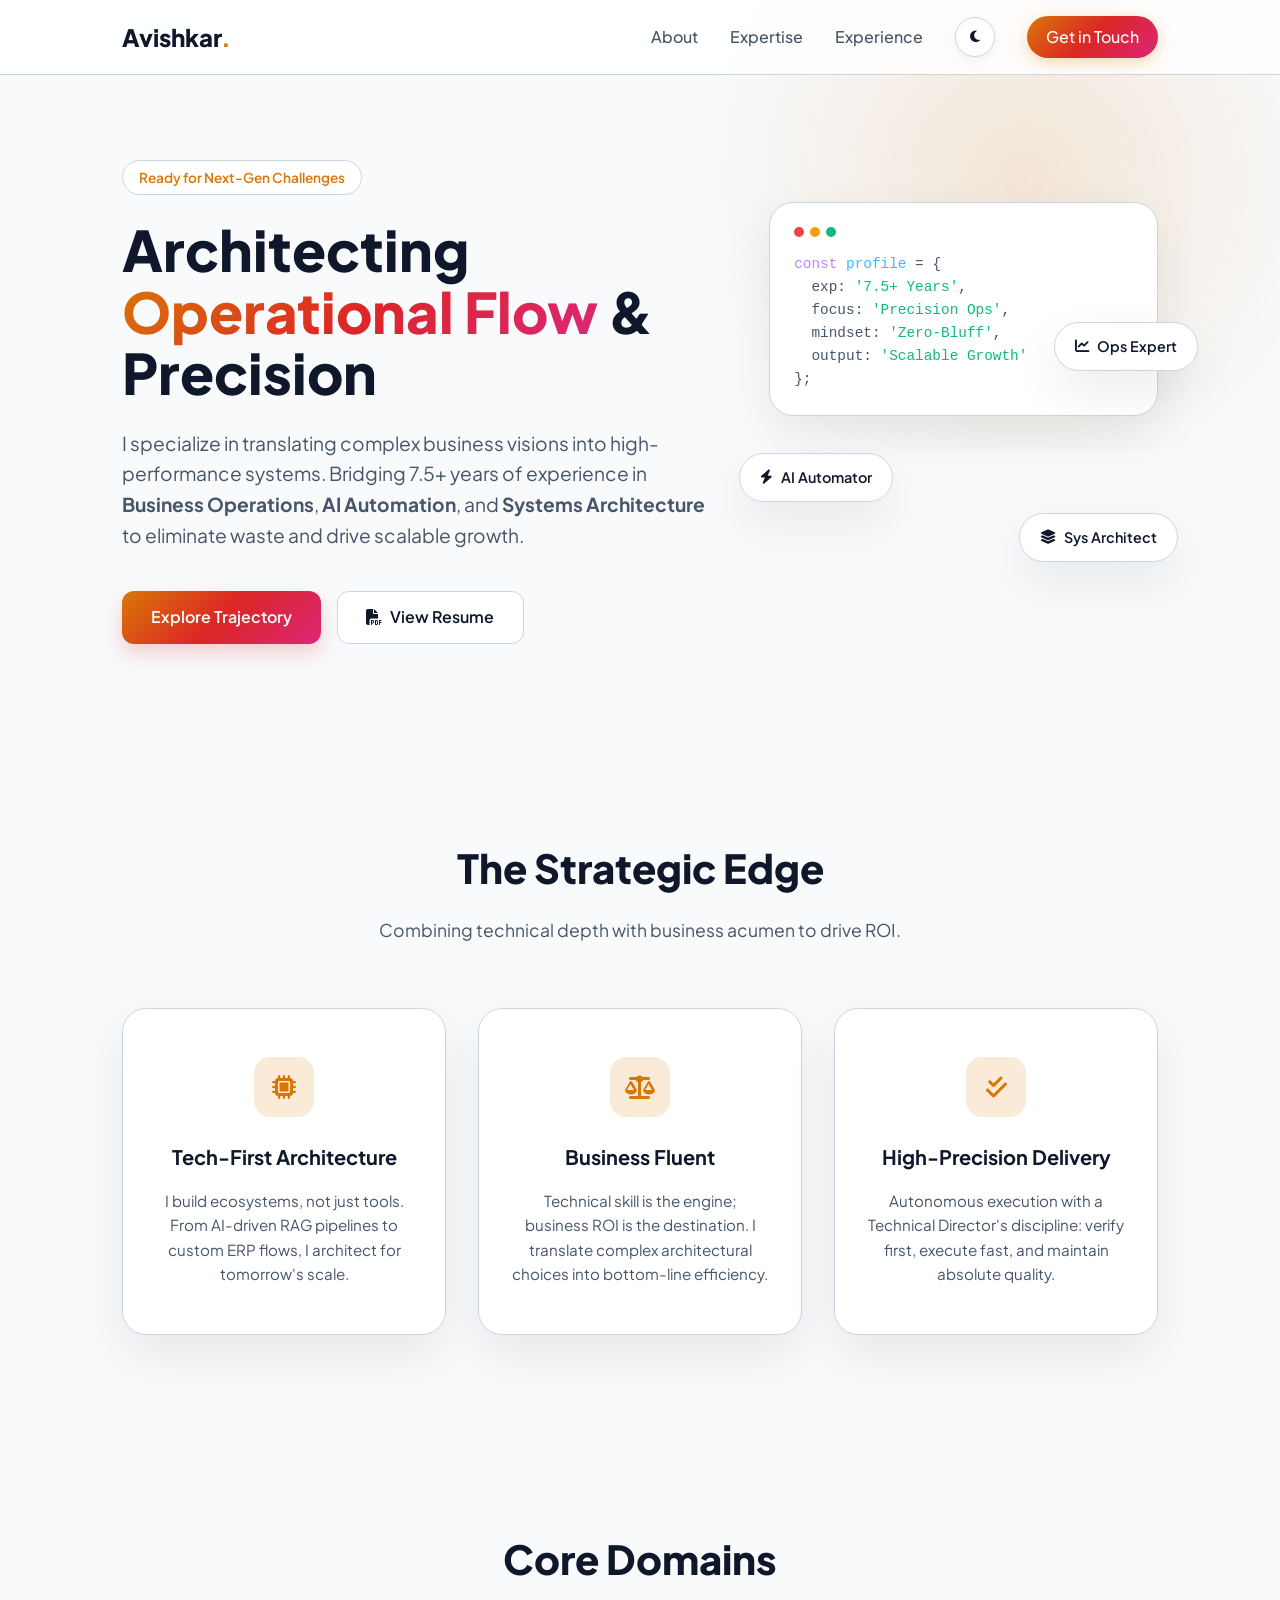
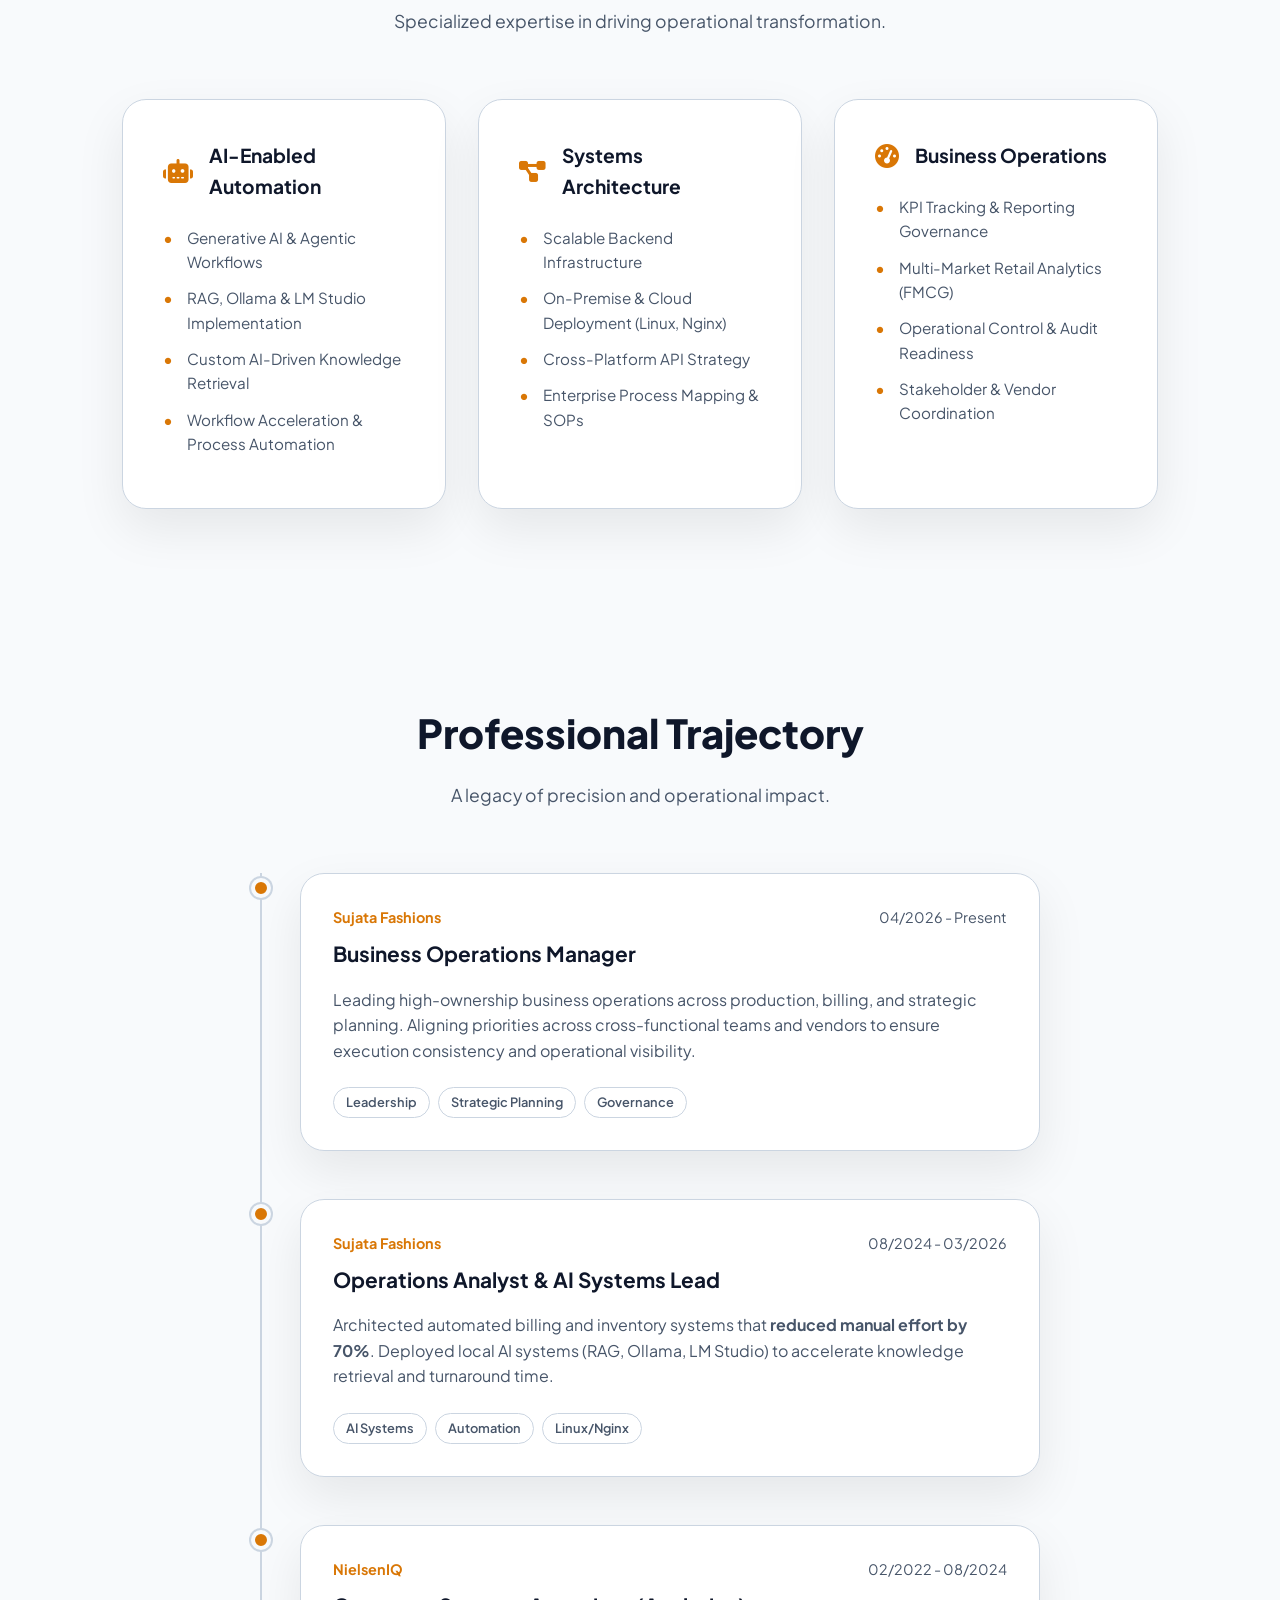
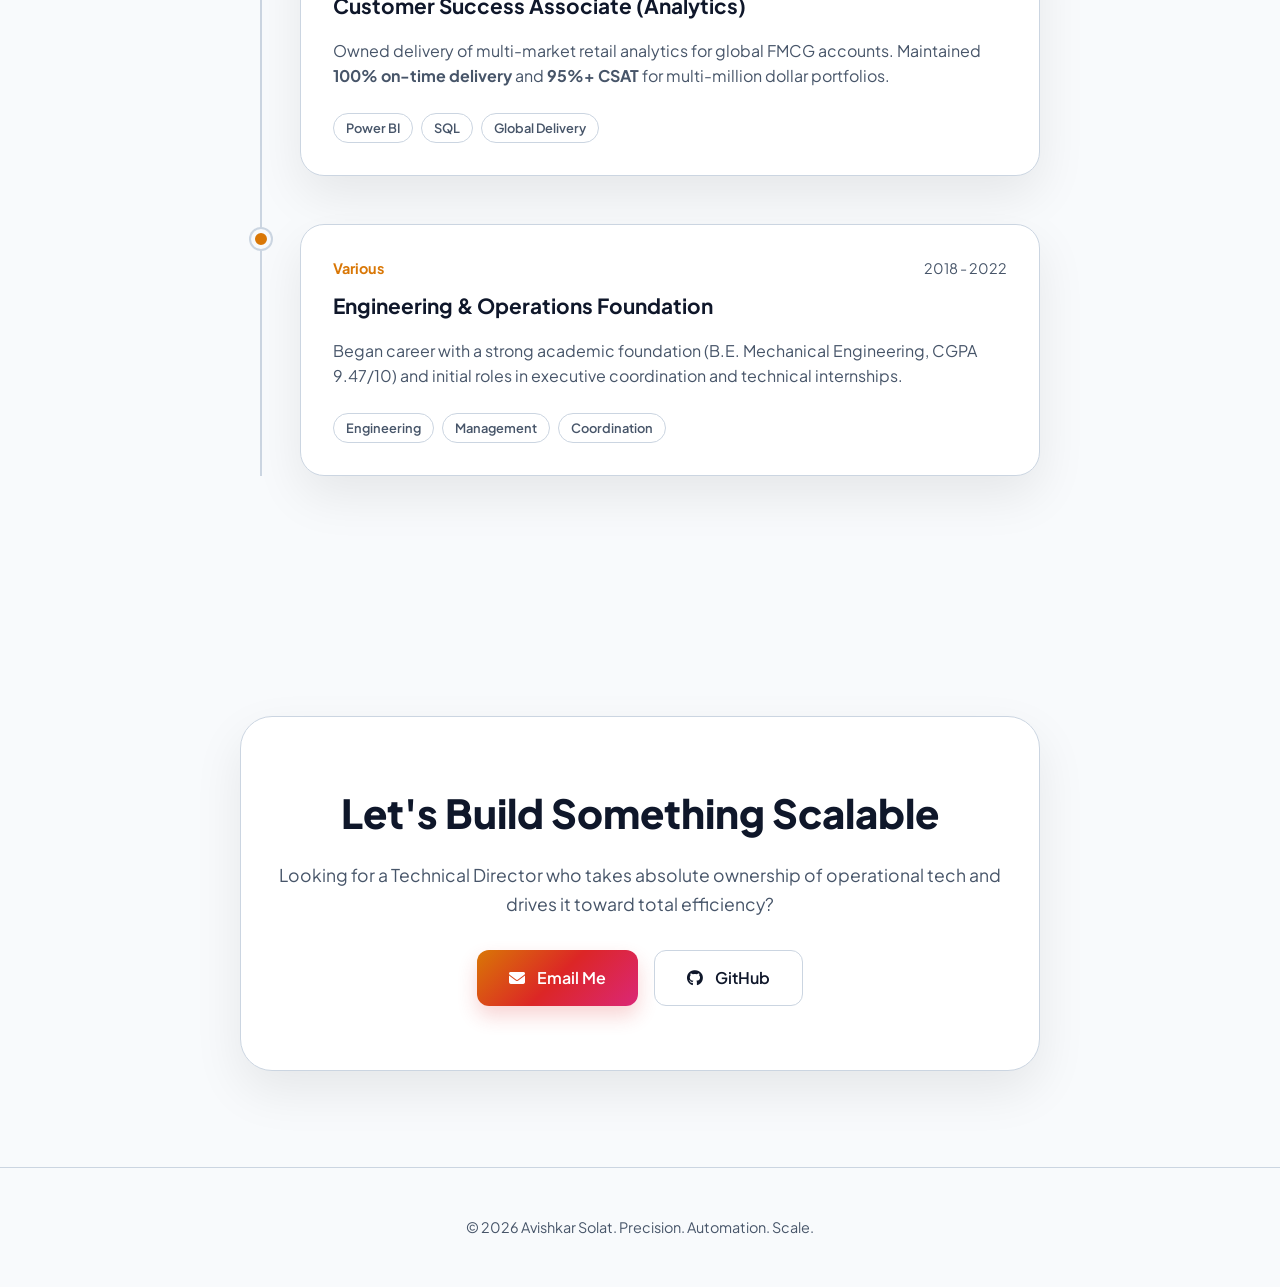
==== commit b2164701: "feat: add dark mode toggle and improve header contrast" ====
--- a/index.html
+++ b/index.html
@@ -1,5 +1,5 @@
 <!DOCTYPE html>
-<html lang="en">
+<html lang="en" data-theme="light">
 <head>
     <meta charset="UTF-8">
     <meta name="viewport" content="width=device-width, initial-scale=1.0">
@@ -23,6 +23,9 @@
                 <a href="#about">About</a>
                 <a href="#expertise">Expertise</a>
                 <a href="#experience">Experience</a>
+                <button id="themeToggle" class="theme-toggle-btn" aria-label="Toggle Dark Mode">
+                    <i class="fa-solid fa-moon"></i>
+                </button>
                 <a href="#contact" class="nav-cta">Get in Touch</a>
             </div>
         </div>
@@ -35,7 +38,7 @@
                 <h1 class="hero-title">Architecting <span class="highlight">Operational Flow</span> & Precision</h1>
                 <p class="hero-subtitle">
                     I specialize in translating complex business visions into high-performance systems. 
-                    Bridging 7.5+ years of experience in **Business Operations**, **AI Automation**, and **Systems Architecture** to eliminate waste and drive scalable growth.
+                    Bridging 7.5+ years of experience in <strong>Business Operations</strong>, <strong>AI Automation</strong>, and <strong>Systems Architecture</strong> to eliminate waste and drive scalable growth.
                 </p>
                 <div class="hero-btns">
                     <a href="#experience" class="btn btn-primary">Explore Trajectory</a>
@@ -55,7 +58,7 @@
                         <div class="code-line">&nbsp;&nbsp;focus: <span class="s">'Precision Ops'</span>,</div>
                         <div class="code-line">&nbsp;&nbsp;mindset: <span class="s">'Zero-Bluff'</span>,</div>
                         <div class="code-line">&nbsp;&nbsp;output: <span class="s">'Scalable Growth'</span></div>
-                        <div class="code-line"};</div>
+                        <div class="code-line">};</div>
                     </div>
                 </div>
                 <div class="floating-tag tag-1"><i class="fa-solid fa-bolt"></i> AI Automator</div>
@@ -154,7 +157,7 @@
                         </div>
                         <h3 class="role">Business Operations Manager</h3>
                         <p>Leading high-ownership business operations across production, billing, and strategic planning. Aligning priorities across cross-functional teams and vendors to ensure execution consistency and operational visibility.</p>
-                        <div class="tags"><span>Leadership</span><span>Strategic Planning</span><span>Govnernance</span></div>
+                        <div class="tags"><span>Leadership</span><span>Strategic Planning</span><span>Governance</span></div>
                     </div>
                 </div>
                 <div class="timeline-item">
--- a/style.css
+++ b/style.css
@@ -1,17 +1,38 @@
 :root {
-    /* Bright, Warm, Positive Palette */
+    /* Bright, Warm, Positive Palette (Light Mode Default) */
     --bg-primary: #F8FAFC;
     --bg-surface: #FFFFFF;
     --bg-card: #FFFFFF;
-    --border-color: #E2E8F0;
-    --text-main: #1E293B;
-    --text-muted: #64748B;
+    --border-color: #CBD5E1;
+    --text-main: #0F172A;
+    --text-muted: #475569;
+    --nav-bg: rgba(255, 255, 255, 0.85);
     
     /* Warm Accent Gradient - Golden Hour / Energy */
+    --accent-gradient: linear-gradient(135deg, #D97706 0%, #DC2626 50%, #DB2777 100%);
+    --accent-glow: rgba(217, 119, 6, 0.15);
+    --accent-primary: #D97706;
+    --accent-secondary: #DC2626;
+    
+    --card-shadow: 0 20px 50px rgba(0,0,0,0.08);
+}
+
+[data-theme="dark"] {
+    /* Deep Sophisticated Dark Mode */
+    --bg-primary: #090D16;
+    --bg-surface: #111827;
+    --bg-card: #1E293B;
+    --border-color: #334155;
+    --text-main: #F8FAFC;
+    --text-muted: #94A3B8;
+    --nav-bg: rgba(9, 13, 22, 0.85);
+    
     --accent-gradient: linear-gradient(135deg, #F59E0B 0%, #EF4444 50%, #EC4899 100%);
-    --accent-glow: rgba(245, 158, 11, 0.1);
+    --accent-glow: rgba(245, 158, 11, 0.2);
     --accent-primary: #F59E0B;
     --accent-secondary: #EF4444;
+    
+    --card-shadow: 0 20px 50px rgba(0,0,0,0.4);
 }
 
 * {
@@ -19,6 +40,7 @@
     padding: 0;
     box-sizing: border-box;
     scroll-behavior: smooth;
+    transition: background-color 0.3s ease, border-color 0.3s ease, color 0.3s ease;
 }
 
 body {
@@ -35,7 +57,7 @@
     right: -10vw;
     width: 60vw;
     height: 60vh;
-    background: radial-gradient(circle, rgba(245, 158, 11, 0.15) 0%, rgba(248, 250, 252, 0) 70%);
+    background: radial-gradient(circle, var(--accent-glow) 0%, rgba(0, 0, 0, 0) 70%);
     z-index: -1;
     pointer-events: none;
 }
@@ -53,7 +75,7 @@
     left: 0;
     right: 0;
     backdrop-filter: blur(12px);
-    background: rgba(255, 255, 255, 0.8);
+    background: var(--nav-bg);
     border-bottom: 1px solid var(--border-color);
     z-index: 1000;
 }
@@ -93,6 +115,26 @@
 
 .nav-links a:hover {
     color: var(--accent-primary);
+}
+
+.theme-toggle-btn {
+    background: var(--bg-card);
+    border: 1px solid var(--border-color);
+    color: var(--text-main);
+    width: 40px;
+    height: 40px;
+    border-radius: 50%;
+    display: flex;
+    align-items: center;
+    justify-content: center;
+    cursor: pointer;
+    transition: all 0.2s;
+    box-shadow: 0 4px 10px rgba(0,0,0,0.05);
+}
+
+.theme-toggle-btn:hover {
+    border-color: var(--accent-primary);
+    transform: scale(1.05);
 }
 
 .nav-cta {
@@ -101,7 +143,7 @@
     border-radius: 9999px;
     color: white !important;
     font-weight: 600;
-    box-shadow: 0 4px 15px rgba(245, 158, 11, 0.3);
+    box-shadow: 0 4px 15px rgba(217, 119, 6, 0.3);
     transition: transform 0.2s;
 }
 
@@ -124,9 +166,9 @@
 .badge {
     display: inline-block;
     padding: 0.35rem 1rem;
-    background: #FEF3C7;
-    border: 1px solid #FDE68A;
-    color: #B45309;
+    background: var(--bg-card);
+    border: 1px solid var(--border-color);
+    color: var(--accent-primary);
     border-radius: 9999px;
     font-size: 0.85rem;
     font-weight: 600;
@@ -172,22 +214,22 @@
 .btn-primary {
     background: var(--accent-gradient);
     color: white;
-    box-shadow: 0 10px 20px rgba(239, 68, 68, 0.2);
+    box-shadow: 0 10px 20px rgba(220, 38, 38, 0.2);
 }
 
 .btn-primary:hover {
     transform: translateY(-2px);
-    box-shadow: 0 12px 25px rgba(239, 68, 68, 0.3);
+    box-shadow: 0 12px 25px rgba(220, 38, 38, 0.3);
 }
 
 .btn-secondary {
-    background: white;
+    background: var(--bg-card);
     border: 1px solid var(--border-color);
     color: var(--text-main);
 }
 
 .btn-secondary:hover {
-    background: #F8FAFC;
+    background: var(--bg-surface);
     border-color: var(--accent-primary);
 }
 
@@ -199,10 +241,10 @@
 
 .visual-card {
     position: absolute;
-    background: white;
+    background: var(--bg-card);
     border: 1px solid var(--border-color);
     border-radius: 1.5rem;
-    box-shadow: 0 20px 50px rgba(0,0,0,0.05);
+    box-shadow: var(--card-shadow);
     padding: 1.5rem;
 }
 
@@ -231,7 +273,7 @@
 .code-line {
     font-family: 'JetBrains Mono', monospace;
     font-size: 0.9rem;
-    color: #475569;
+    color: var(--text-muted);
 }
 .k { color: #C084FC; }
 .v { color: #38BDF8; }
@@ -239,7 +281,7 @@
 
 .floating-tag {
     position: absolute;
-    background: white;
+    background: var(--bg-card);
     border: 1px solid var(--border-color);
     padding: 0.75rem 1.25rem;
     border-radius: 9999px;
@@ -248,13 +290,14 @@
     display: flex;
     align-items: center;
     gap: 0.5rem;
-    box-shadow: 0 10px 20px rgba(0,0,0,0.05);
+    box-shadow: var(--card-shadow);
     z-index: 3;
-}
-
-.tag-1 { bottom: 100px; left: -30px; color: #F59E0B; }
-.tag-2 { bottom: 40px; right: -20px; color: #EF4444; }
-.tag-3 { top: 120px; right: -40px; color: #EC4899; }
+    color: var(--text-main);
+}
+
+.tag-1 { bottom: 100px; left: -30px; }
+.tag-2 { bottom: 40px; right: -20px; }
+.tag-3 { top: 120px; right: -40px; }
 
 /* Sections */
 section {
@@ -286,35 +329,36 @@
 }
 
 .about-card {
-    background: white;
+    background: var(--bg-card);
     border: 1px solid var(--border-color);
     padding: 3rem 2rem;
     border-radius: 1.5rem;
     transition: all 0.3s ease;
     text-align: center;
+    box-shadow: var(--card-shadow);
 }
 
 .about-card:hover {
     transform: translateY(-10px);
-    box-shadow: 0 20px 40px rgba(0,0,0,0.05);
     border-color: var(--accent-primary);
 }
 
 .icon-box {
     width: 60px;
     height: 60px;
-    background: #FEF3C7;
-    color: #D97706;
+    background: var(--accent-glow);
+    color: var(--accent-primary);
+    border-radius: 1rem;
     display: flex;
     align-items: center;
     justify-content: center;
-    border-radius: 1rem;
     font-size: 1.5rem;
-    margin: 0 auto 1.5rem;
+    margin: 0 auto 1.5rem auto;
 }
 
 .about-card h3 {
-    font-size: 1.3rem;
+    font-size: 1.25rem;
+    font-weight: 700;
     margin-bottom: 1rem;
     color: var(--text-main);
 }
@@ -332,16 +376,11 @@
 }
 
 .exp-item {
-    background: white;
+    background: var(--bg-card);
     border: 1px solid var(--border-color);
     padding: 2.5rem;
     border-radius: 1.5rem;
-    transition: all 0.3s ease;
-}
-
-.exp-item:hover {
-    border-color: var(--accent-primary);
-    box-shadow: 0 10px 30px rgba(0,0,0,0.03);
+    box-shadow: var(--card-shadow);
 }
 
 .exp-header {
@@ -352,34 +391,33 @@
 }
 
 .exp-header i {
-    color: var(--accent-primary);
     font-size: 1.5rem;
+    color: var(--accent-primary);
 }
 
 .exp-header h3 {
-    font-size: 1.3rem;
+    font-size: 1.2rem;
+    font-weight: 700;
     color: var(--text-main);
 }
 
 .exp-item ul {
     list-style: none;
-    display: flex;
-    flex-direction: column;
-    gap: 0.8rem;
 }
 
 .exp-item li {
+    position: relative;
+    padding-left: 1.5rem;
+    margin-bottom: 0.75rem;
     color: var(--text-muted);
     font-size: 0.95rem;
-    padding-left: 1.5rem;
-    position: relative;
 }
 
 .exp-item li::before {
-    content: '✓';
+    content: "•";
     position: absolute;
     left: 0;
-    color: #10B981;
+    color: var(--accent-primary);
     font-weight: bold;
 }
 
@@ -396,7 +434,7 @@
     top: 0;
     bottom: 0;
     left: 20px;
-    width: 3px;
+    width: 2px;
     background: var(--border-color);
 }
 
@@ -409,21 +447,21 @@
 .timeline-dot {
     position: absolute;
     left: 11px;
-    top: 10px;
+    top: 5px;
     width: 20px;
     height: 20px;
-    background: white;
-    border: 4px solid var(--accent-primary);
     border-radius: 50%;
-    z-index: 2;
+    background: var(--accent-primary);
+    border: 4px solid var(--bg-primary);
+    box-shadow: 0 0 0 2px var(--border-color);
 }
 
 .timeline-content {
-    background: white;
+    background: var(--bg-card);
     border: 1px solid var(--border-color);
     padding: 2rem;
     border-radius: 1.5rem;
-    box-shadow: 0 5px 15px rgba(0,0,0,0.02);
+    box-shadow: var(--card-shadow);
 }
 
 .time-meta {
@@ -434,109 +472,107 @@
 }
 
 .company {
-    color: var(--accent-primary);
     font-weight: 700;
+    color: var(--accent-primary);
 }
 
 .date {
     color: var(--text-muted);
-    font-weight: 500;
 }
 
 .role {
     font-size: 1.3rem;
     font-weight: 700;
     margin-bottom: 1rem;
-    display: block;
     color: var(--text-main);
 }
 
 .timeline-content p {
     color: var(--text-muted);
     margin-bottom: 1.5rem;
-    font-size: 0.95rem;
 }
 
 .tags {
     display: flex;
+    flex-wrap: wrap;
     gap: 0.5rem;
-    flex-wrap: wrap;
 }
 
 .tags span {
-    background: #F1F5F9;
-    color: #475569;
-    padding: 0.3rem 0.8rem;
+    background: var(--bg-surface);
+    border: 1px solid var(--border-color);
+    padding: 0.25rem 0.75rem;
     border-radius: 9999px;
     font-size: 0.8rem;
-    font-weight: 500;
+    font-weight: 600;
+    color: var(--text-muted);
 }
 
 /* Contact */
 .contact-card {
-    background: var(--accent-gradient);
+    background: var(--bg-card);
+    border: 1px solid var(--border-color);
     padding: 4rem 2rem;
     border-radius: 2rem;
     text-align: center;
-    max-width: 850px;
+    box-shadow: var(--card-shadow);
+    max-width: 800px;
     margin: 0 auto;
-    color: white;
-    box-shadow: 0 20px 40px rgba(239, 68, 68, 0.2);
 }
 
 .contact-card h2 {
-    font-size: 2.8rem;
+    font-size: 2.5rem;
+    font-weight: 800;
     margin-bottom: 1rem;
-    font-weight: 800;
+    color: var(--text-main);
 }
 
 .contact-card p {
-    color: rgba(255, 255, 255, 0.9);
-    max-width: 550px;
-    margin: 0 auto 2.5rem auto;
+    color: var(--text-muted);
     font-size: 1.1rem;
+    margin-bottom: 2rem;
 }
 
 .contact-links {
     display: flex;
     justify-content: center;
-    gap: 1.5rem;
+    gap: 1rem;
 }
 
 .contact-btn {
-    padding: 0.9rem 2.2rem;
+    padding: 0.9rem 2rem;
     border-radius: 0.75rem;
-    font-weight: 700;
+    font-weight: 600;
     text-decoration: none;
     display: inline-flex;
     align-items: center;
     gap: 0.75rem;
-    transition: all 0.2s;
+    transition: transform 0.2s;
 }
 
 .contact-btn.primary {
-    background: white;
-    color: var(--accent-primary);
+    background: var(--accent-gradient);
+    color: white;
+    box-shadow: 0 10px 20px rgba(220, 38, 38, 0.2);
 }
 
 .contact-btn.secondary {
-    background: rgba(255, 255, 255, 0.1);
-    color: white;
-    border: 1px solid rgba(255, 255, 255, 0.3);
+    background: var(--bg-surface);
+    border: 1px solid var(--border-color);
+    color: var(--text-main);
 }
 
 .contact-btn:hover {
-    transform: translateY(-3px);
-    box-shadow: 0 10px 20px rgba(0,0,0,0.1);
+    transform: translateY(-2px);
 }
 
 /* Footer */
 .footer {
     padding: 3rem 0;
     text-align: center;
+    border-top: 1px solid var(--border-color);
     color: var(--text-muted);
     font-size: 0.9rem;
-    border-top: 1px solid var(--border-color);
 }
 
 /* Responsive */
@@ -545,19 +581,13 @@
         grid-template-columns: 1fr;
         text-align: center;
     }
-    .hero-btns {
+    .hero-btns, .contact-links {
         justify-content: center;
+    }
+    .about-grid, .expertise-grid {
+        grid-template-columns: 1fr;
     }
     .hero-visual {
         display: none;
     }
-    .about-grid, .expertise-grid {
-        grid-template-columns: 1fr;
-    }
-    .nav-links {
-        display: none;
-    }
-    .hero-title {
-        font-size: 2.5rem;
-    }
-}
+}
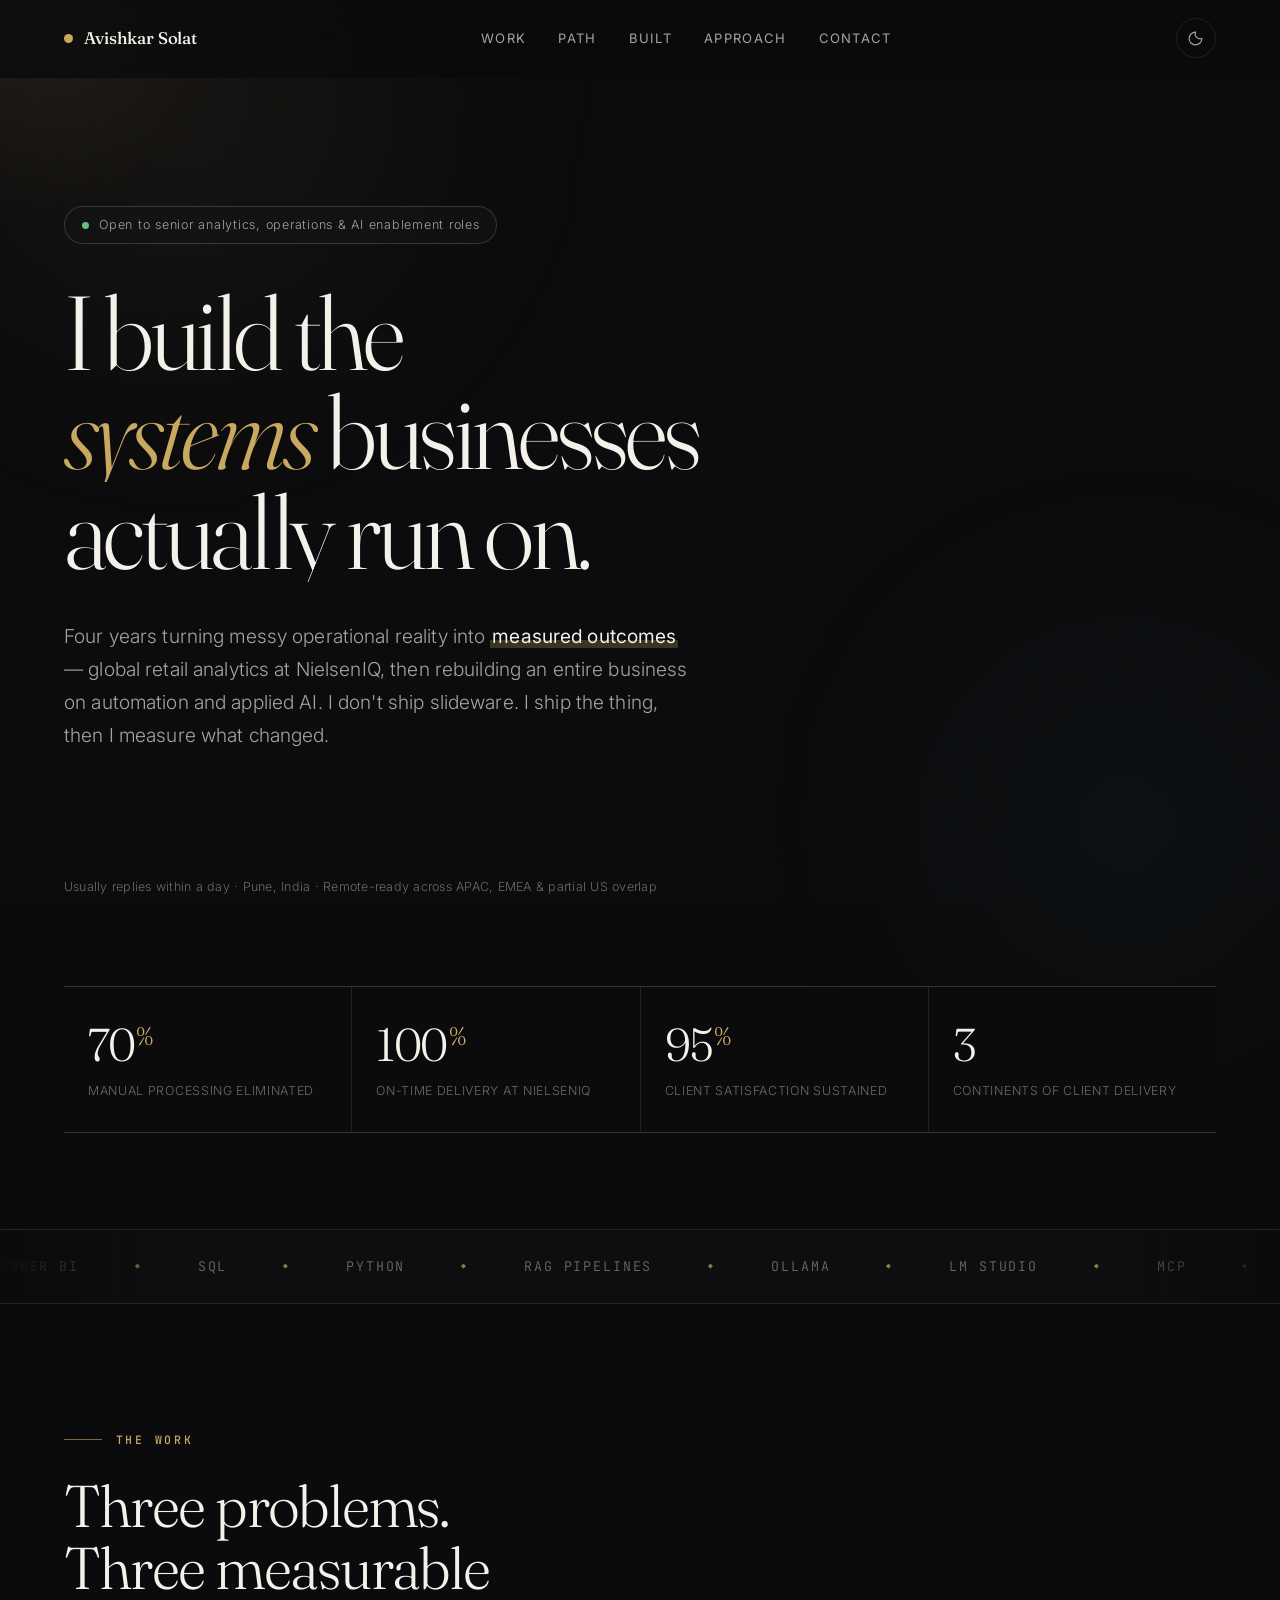
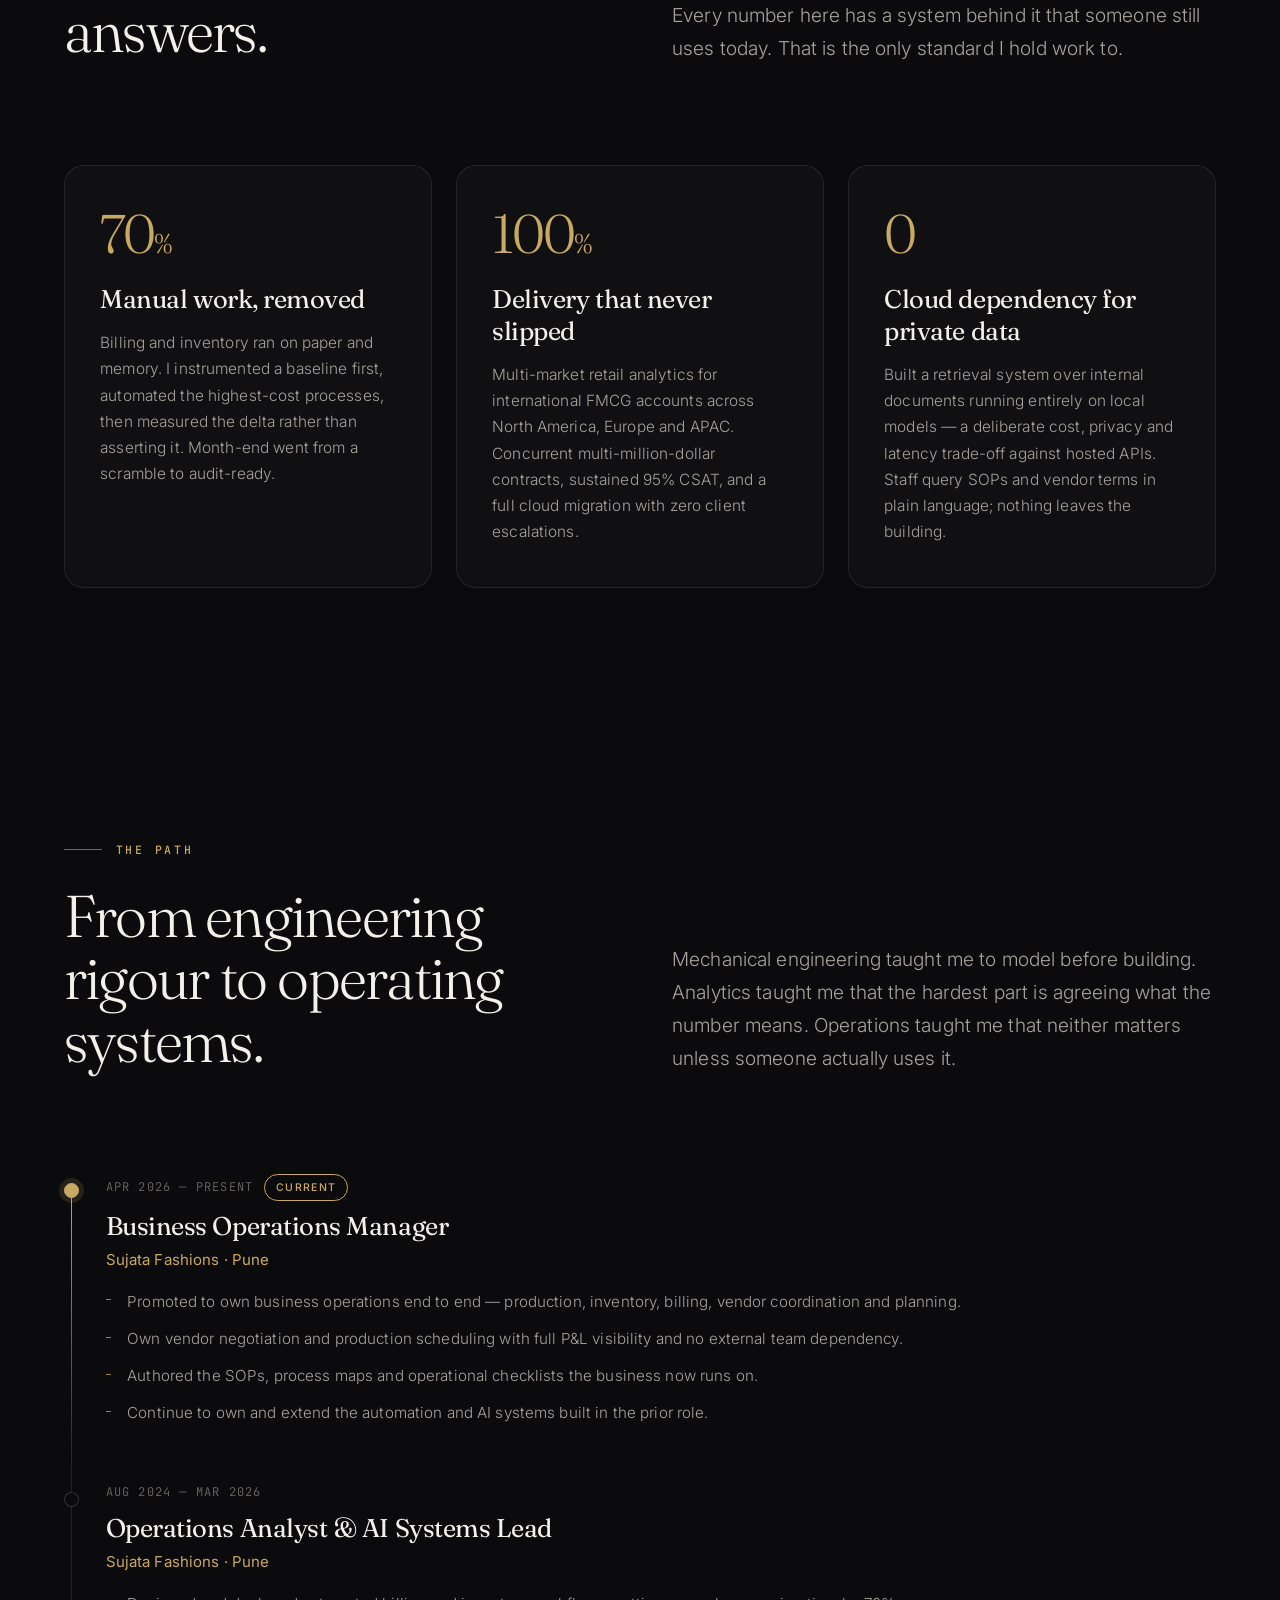
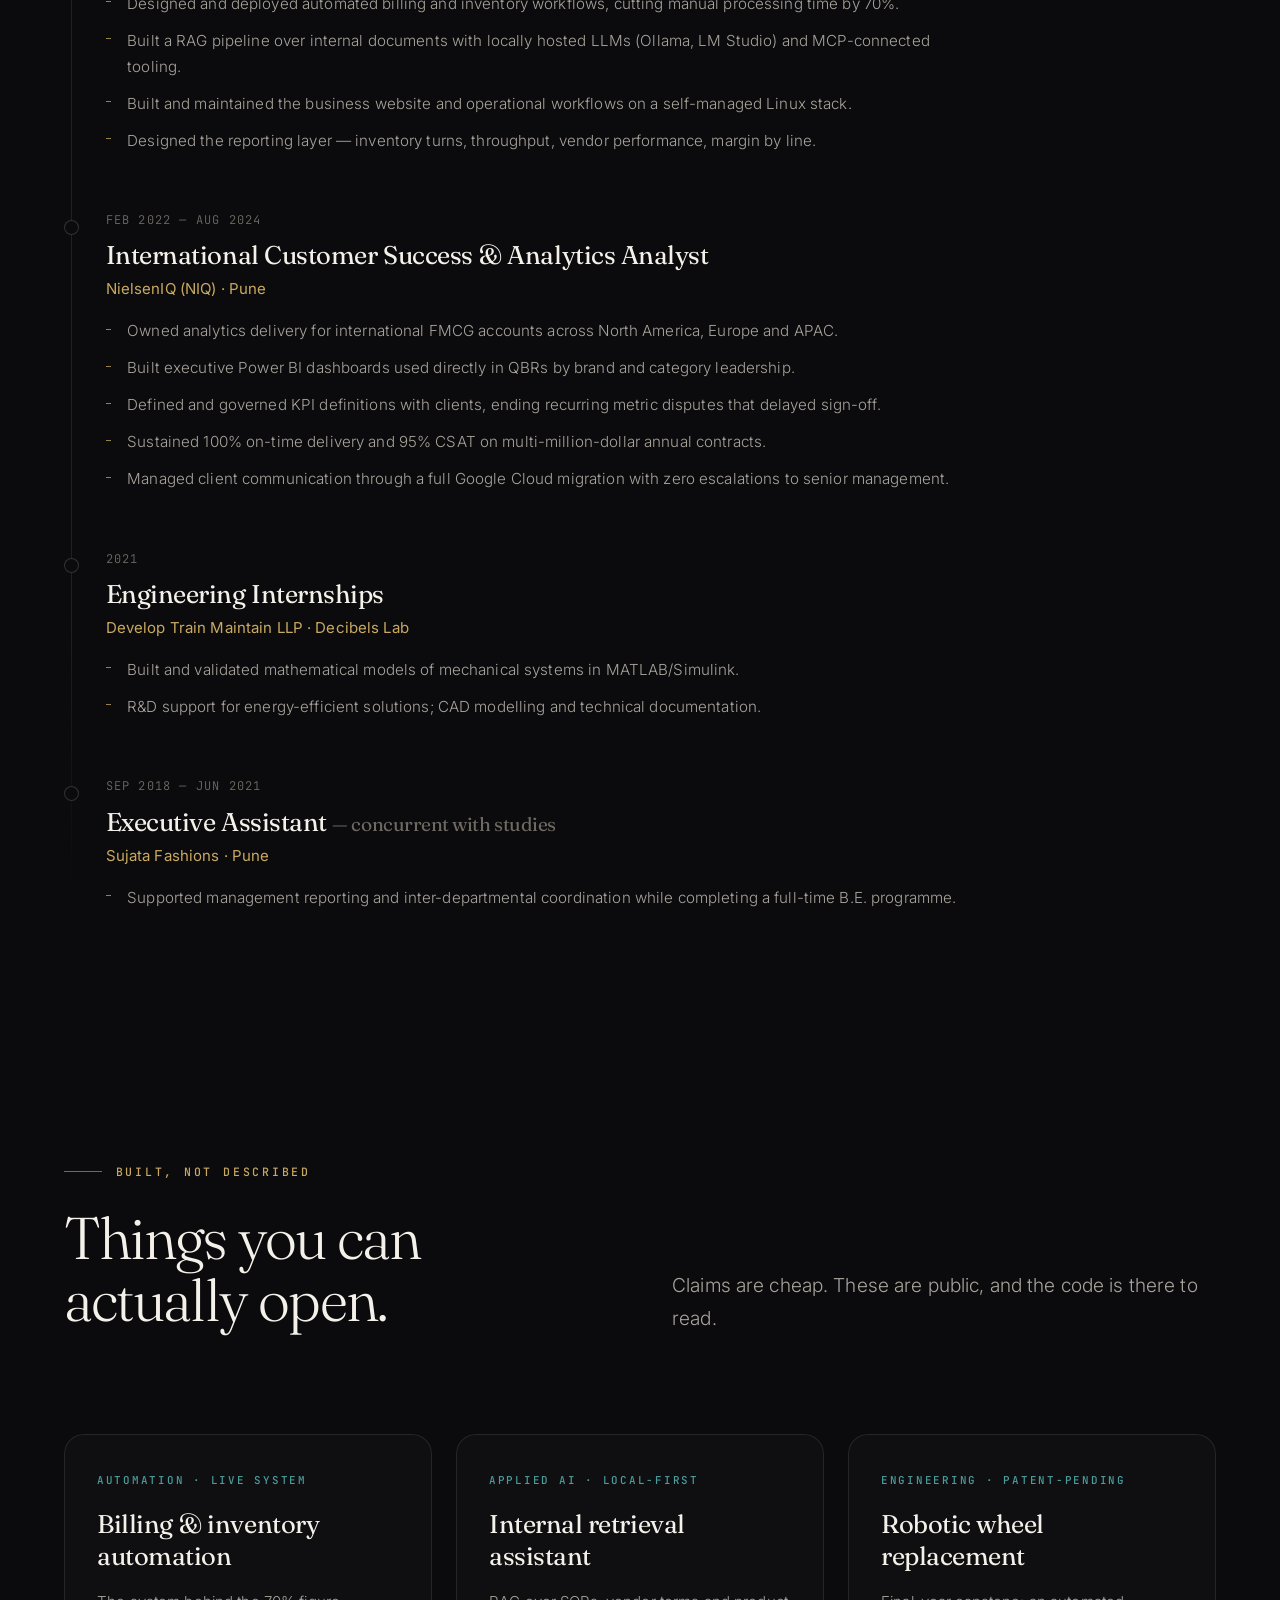
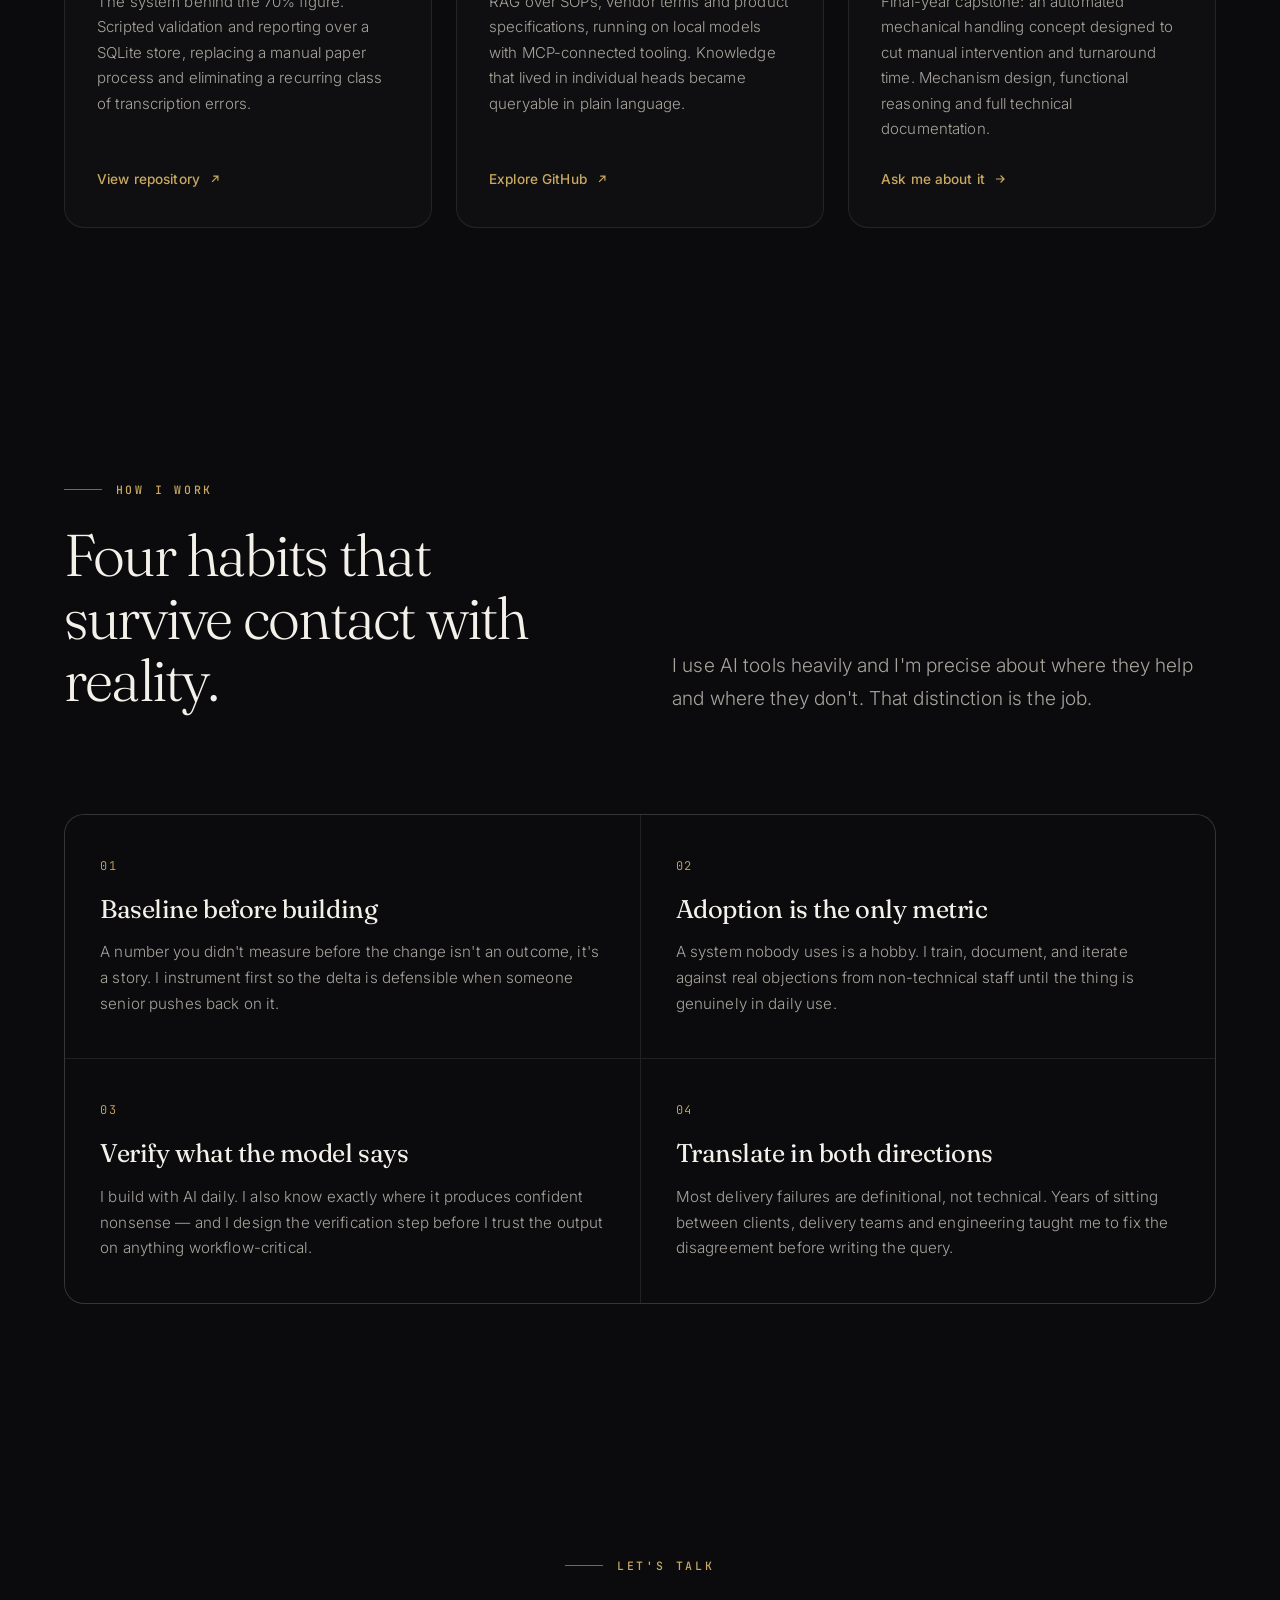
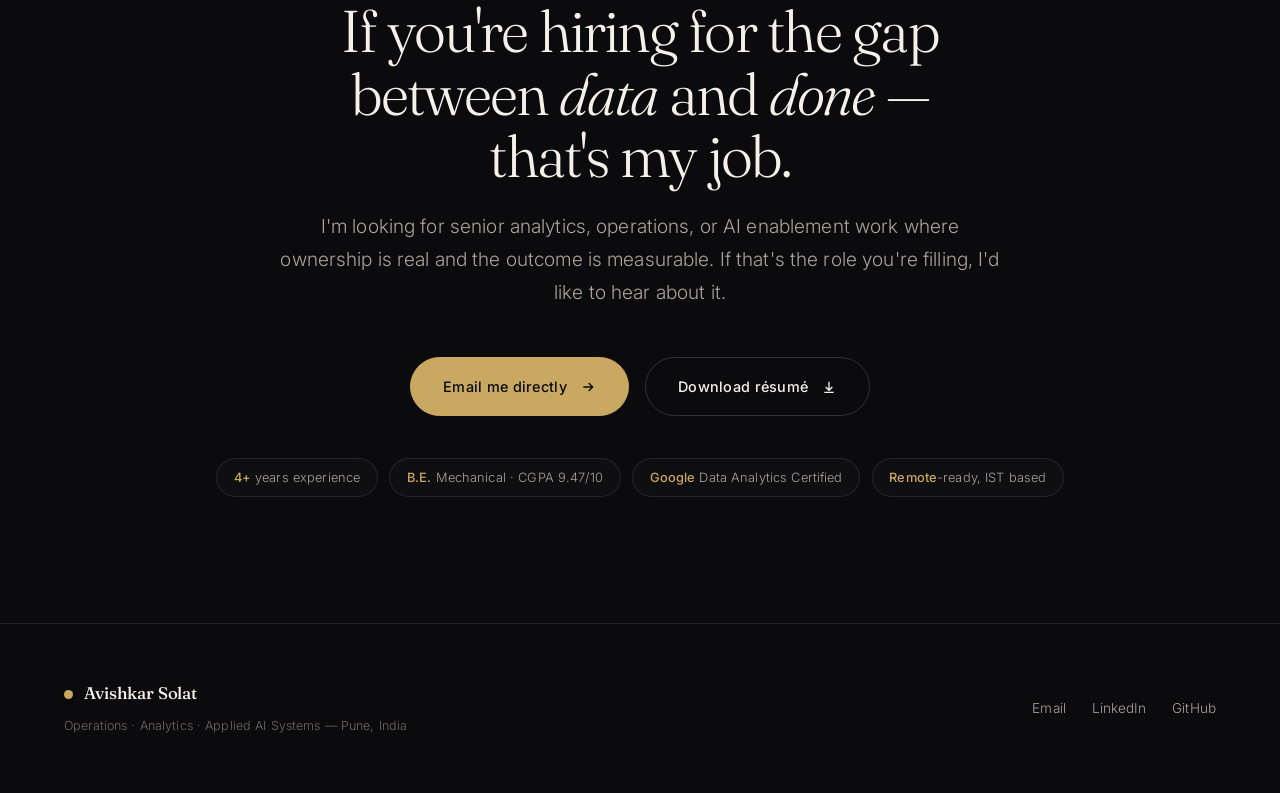
==== commit 4217bfce: "New portfolio by claude 2608" ====
--- a/index.html
+++ b/index.html
@@ -1,228 +1,668 @@
 <!DOCTYPE html>
-<html lang="en" data-theme="light">
+<html lang="en" data-theme="dark">
 <head>
-    <meta charset="UTF-8">
-    <meta name="viewport" content="width=device-width, initial-scale=1.0">
-    <title>Avishkar Solat | Systems Architecture & Business Operations</title>
-    <meta name="description" content="Avishkar Solat - Expert in Business Operations, AI Automation, and Systems Architecture. Driving operational precision and scalable growth.">
-    
-    <!-- Fonts & Icons -->
-    <link rel="preconnect" href="https://fonts.googleapis.com">
-    <link rel="preconnect" href="https://fonts.gstatic.com" crossorigin>
-    <link href="https://fonts.googleapis.com/css2?family=Outfit:wght@300;400;500;600;700;800&family=Plus+Jakarta+Sans:wght@300;400;500;600;700&display=swap" rel="stylesheet">
-    <link rel="stylesheet" href="https://cdnjs.cloudflare.com/ajax/libs/font-awesome/6.4.0/css/all.min.css">
-    <link rel="stylesheet" href="style.css">
+<meta charset="UTF-8" />
+<meta name="viewport" content="width=device-width, initial-scale=1.0" />
+<title>Avishkar Solat — Operations, Analytics & Applied AI Systems</title>
+<meta name="description" content="Avishkar Solat builds the systems businesses run on. 4+ years across global analytics delivery at NielsenIQ and hands-on AI automation. Cut manual processing 70%." />
+<meta name="theme-color" content="#0b0b0d" />
+<meta property="og:title" content="Avishkar Solat — Operations, Analytics & Applied AI Systems" />
+<meta property="og:description" content="I build the systems businesses run on. 100% on-time delivery at NielsenIQ. 70% manual work eliminated through automation." />
+<meta property="og:type" content="profile" />
+<link rel="preconnect" href="https://fonts.googleapis.com" />
+<link rel="preconnect" href="https://fonts.gstatic.com" crossorigin />
+<link href="https://fonts.googleapis.com/css2?family=Fraunces:opsz,wght@9..144,300;9..144,400;9..144,500;9..144,600&family=Inter:wght@300;400;500;600;700&family=JetBrains+Mono:wght@400;500&display=swap" rel="stylesheet" />
+<style>
+/* ============ TOKENS ============ */
+:root{
+  --bg:#0b0b0d; --bg-2:#111114; --surface:#141417; --surface-2:#1a1a1f;
+  --line:rgba(255,255,255,.09); --line-2:rgba(255,255,255,.16);
+  --ink:#f4f1ea; --ink-2:#a8a49c; --ink-3:#6e6a63;
+  --gold:#c9a961; --gold-2:#e0c485; --teal:#4a9d9c; --warm:#d97757;
+  --serif:'Fraunces',Georgia,serif; --sans:'Inter',system-ui,sans-serif; --mono:'JetBrains Mono',monospace;
+  --gutter:clamp(1.25rem,5vw,4rem);
+  --wide:min(1280px,100% - var(--gutter)*2);
+  --mid:min(920px,100% - var(--gutter)*2);
+  --ease:cubic-bezier(.22,1,.36,1);
+  --sect:clamp(6rem,14vh,11rem);
+}
+[data-theme="light"]{
+  --bg:#faf8f4; --bg-2:#f3efe8; --surface:#fffefb; --surface-2:#f6f2ea;
+  --line:rgba(20,18,15,.10); --line-2:rgba(20,18,15,.20);
+  --ink:#16150f; --ink-2:#565148; --ink-3:#8a8479;
+  --gold:#8a6d2a; --gold-2:#6d5520; --teal:#2c6b6a; --warm:#b4512f;
+}
+*,*::before,*::after{box-sizing:border-box}
+html{scroll-behavior:smooth;-webkit-text-size-adjust:100%}
+body{
+  margin:0;background:var(--bg);color:var(--ink);
+  font-family:var(--sans);font-size:clamp(1rem,.96rem+.2vw,1.075rem);
+  line-height:1.65;font-weight:300;letter-spacing:.008em;
+  overflow-x:hidden;-webkit-font-smoothing:antialiased;
+  transition:background .5s var(--ease),color .5s var(--ease);
+}
+img,svg{display:block;max-width:100%}
+a{color:inherit;text-decoration:none}
+button{font:inherit;color:inherit;background:none;border:none;cursor:pointer}
+::selection{background:var(--gold);color:#0b0b0d}
+
+/* ============ ATMOSPHERE ============ */
+.aura{position:fixed;inset:0;pointer-events:none;z-index:0}
+.aura::before,.aura::after{content:"";position:absolute;border-radius:50%;filter:blur(120px);opacity:.5}
+.aura::before{width:52vw;height:52vw;top:-18vw;left:-12vw;background:radial-gradient(circle,rgba(201,169,97,.20),transparent 68%)}
+.aura::after{width:44vw;height:44vw;bottom:-16vw;right:-10vw;background:radial-gradient(circle,rgba(74,157,156,.16),transparent 68%)}
+.grain{position:fixed;inset:0;pointer-events:none;z-index:1;opacity:.035;mix-blend-mode:overlay;
+  background-image:url("data:image/svg+xml,%3Csvg xmlns='http://www.w3.org/2000/svg' width='200' height='200'%3E%3Cfilter id='n'%3E%3CfeTurbulence type='fractalNoise' baseFrequency='.85' numOctaves='3'/%3E%3C/filter%3E%3Crect width='200' height='200' filter='url(%23n)'/%3E%3C/svg%3E")}
+.glow{position:fixed;width:520px;height:520px;border-radius:50%;pointer-events:none;z-index:2;
+  background:radial-gradient(circle,rgba(201,169,97,.09),transparent 62%);
+  transform:translate(-50%,-50%);transition:opacity .5s;opacity:0}
+@media(hover:hover) and (min-width:900px){.glow{opacity:1}}
+
+/* ============ PROGRESS ============ */
+.bar{position:fixed;top:0;left:0;height:2px;width:0;z-index:100;
+  background:linear-gradient(90deg,var(--gold),var(--warm),var(--teal))}
+
+/* ============ SHELL ============ */
+.wrap{width:var(--wide);margin-inline:auto;position:relative;z-index:3}
+.narrow{width:var(--mid);margin-inline:auto}
+section{padding-block:var(--sect);position:relative;z-index:3}
+
+/* ============ NAV ============ */
+header{position:sticky;top:0;z-index:50;backdrop-filter:blur(20px) saturate(1.6);
+  background:color-mix(in srgb,var(--bg) 72%,transparent);
+  border-bottom:1px solid transparent;transition:border-color .4s,background .4s}
+header.stuck{border-bottom-color:var(--line)}
+nav{display:flex;align-items:center;justify-content:space-between;gap:1.5rem;padding-block:1.15rem}
+.mark{display:flex;align-items:center;gap:.7rem;font-family:var(--serif);font-size:1.05rem;font-weight:500;letter-spacing:-.01em}
+.mark i{width:9px;height:9px;border-radius:50%;background:var(--gold);
+  box-shadow:0 0 0 0 rgba(201,169,97,.6);animation:ping 2.8s infinite}
+@keyframes ping{0%{box-shadow:0 0 0 0 rgba(201,169,97,.55)}70%{box-shadow:0 0 0 12px rgba(201,169,97,0)}100%{box-shadow:0 0 0 0 rgba(201,169,97,0)}}
+.menu{display:flex;gap:2rem;align-items:center}
+.menu a{font-size:.815rem;letter-spacing:.1em;text-transform:uppercase;color:var(--ink-2);
+  font-weight:400;position:relative;padding-block:.3rem;transition:color .35s}
+.menu a::after{content:"";position:absolute;left:0;bottom:0;height:1px;width:0;background:var(--gold);transition:width .45s var(--ease)}
+.menu a:hover{color:var(--ink)}.menu a:hover::after{width:100%}
+.navtools{display:flex;gap:.6rem;align-items:center}
+.icon{width:40px;height:40px;border:1px solid var(--line);border-radius:50%;display:grid;place-items:center;
+  color:var(--ink-2);transition:.35s var(--ease)}
+.icon:hover{border-color:var(--gold);color:var(--gold);transform:rotate(18deg)}
+@media(max-width:860px){.menu{display:none}}
+
+/* ============ REVEAL ============ */
+.rv{opacity:0;transform:translateY(30px);transition:opacity .95s var(--ease),transform .95s var(--ease)}
+.rv.in{opacity:1;transform:none}
+.rv[data-d="1"]{transition-delay:.09s}.rv[data-d="2"]{transition-delay:.18s}
+.rv[data-d="3"]{transition-delay:.27s}.rv[data-d="4"]{transition-delay:.36s}
+.rv[data-d="5"]{transition-delay:.45s}.rv[data-d="6"]{transition-delay:.54s}
+
+/* ============ TYPE ============ */
+.kicker{font-family:var(--mono);font-size:.72rem;letter-spacing:.24em;text-transform:uppercase;
+  color:var(--gold);display:flex;align-items:center;gap:.85rem;margin-bottom:1.6rem;font-weight:500}
+.kicker::before{content:"";width:38px;height:1px;background:var(--gold);opacity:.6}
+h1{font-family:var(--serif);font-weight:300;font-size:clamp(2.9rem,8.2vw,7.2rem);
+  line-height:.95;letter-spacing:-.035em;margin:0}
+h2{font-family:var(--serif);font-weight:300;font-size:clamp(2.1rem,4.6vw,3.9rem);
+  line-height:1.06;letter-spacing:-.03em;margin:0 0 1.4rem}
+h3{font-family:var(--serif);font-weight:400;font-size:clamp(1.3rem,2vw,1.65rem);
+  line-height:1.24;letter-spacing:-.018em;margin:0}
+.lede{font-size:clamp(1.08rem,1.5vw,1.32rem);color:var(--ink-2);line-height:1.72;max-width:60ch;font-weight:300}
+em.hl{font-style:normal;color:var(--ink);font-weight:400;
+  background:linear-gradient(transparent 66%,rgba(201,169,97,.26) 0);padding-inline:.1em}
+
+/* ============ HERO ============ */
+.hero{min-height:100svh;display:flex;align-items:center;padding-block:8rem 6rem}
+.status{display:inline-flex;align-items:center;gap:.65rem;padding:.5rem 1.05rem;
+  border:1px solid var(--line-2);border-radius:100px;font-size:.78rem;letter-spacing:.06em;
+  color:var(--ink-2);margin-bottom:2.4rem;background:color-mix(in srgb,var(--surface) 60%,transparent)}
+.status b{width:7px;height:7px;border-radius:50%;background:#5ec27a;animation:ping 2.4s infinite}
+h1 .ln{display:block;overflow:hidden}
+h1 .ln>span{display:block;transform:translateY(105%);transition:transform 1.15s var(--ease)}
+.hero.lit h1 .ln>span{transform:none}
+h1 .ln:nth-child(2)>span{transition-delay:.11s}
+h1 .ln:nth-child(3)>span{transition-delay:.22s}
+h1 .it{font-style:italic;color:var(--gold)}
+.hero-sub{margin:2.4rem 0 0;max-width:52ch}
+.cta-row{display:flex;flex-wrap:wrap;gap:1rem;margin-top:3rem}
+.btn{position:relative;display:inline-flex;align-items:center;gap:.8rem;padding:1.05rem 2rem;
+  border-radius:100px;font-size:.9rem;font-weight:500;letter-spacing:.02em;
+  border:1px solid var(--line-2);overflow:hidden;transition:.5s var(--ease);will-change:transform}
+.btn span{position:relative;z-index:2}
+.btn svg{position:relative;z-index:2;width:16px;height:16px;transition:transform .5s var(--ease)}
+.btn::before{content:"";position:absolute;inset:0;background:var(--gold);
+  transform:translateY(101%);transition:transform .55s var(--ease);z-index:1}
+.btn:hover::before{transform:none}
+.btn:hover{border-color:var(--gold);color:#0b0b0d}
+.btn:hover svg{transform:translateX(5px)}
+.btn.solid{background:var(--gold);color:#0b0b0d;border-color:var(--gold)}
+.btn.solid::before{background:var(--ink)}
+.btn.solid:hover{color:var(--bg)}
+.micro{font-size:.78rem;color:var(--ink-3);margin-top:1.1rem;letter-spacing:.02em}
+
+/* ============ STATS ============ */
+.stats{display:grid;grid-template-columns:repeat(4,1fr);gap:1px;margin-top:5.5rem;
+  background:var(--line);border-block:1px solid var(--line)}
+.stat{background:var(--bg);padding:2.2rem 1.5rem 2rem}
+.stat .n{font-family:var(--serif);font-size:clamp(2rem,3.6vw,3.1rem);line-height:1;
+  font-weight:300;letter-spacing:-.03em;color:var(--ink)}
+.stat .n .u{color:var(--gold);font-size:.55em;vertical-align:super;margin-left:.06em}
+.stat .l{font-size:.775rem;color:var(--ink-3);margin-top:.85rem;letter-spacing:.055em;
+  text-transform:uppercase;line-height:1.5}
+@media(max-width:820px){.stats{grid-template-columns:repeat(2,1fr)}}
+
+/* ============ MARQUEE ============ */
+.strip{border-block:1px solid var(--line);padding-block:1.6rem;overflow:hidden;
+  background:color-mix(in srgb,var(--surface) 40%,transparent);position:relative;z-index:3}
+.strip::before,.strip::after{content:"";position:absolute;top:0;bottom:0;width:14%;z-index:2;pointer-events:none}
+.strip::before{left:0;background:linear-gradient(90deg,var(--bg),transparent)}
+.strip::after{right:0;background:linear-gradient(-90deg,var(--bg),transparent)}
+.track{display:flex;gap:3.5rem;width:max-content;animation:slide 34s linear infinite}
+.strip:hover .track{animation-play-state:paused}
+@keyframes slide{to{transform:translateX(-50%)}}
+.track span{font-family:var(--mono);font-size:.83rem;letter-spacing:.14em;
+  text-transform:uppercase;color:var(--ink-3);white-space:nowrap;display:flex;align-items:center;gap:3.5rem}
+.track span::after{content:"◆";color:var(--gold);font-size:.5rem;opacity:.7}
+
+/* ============ SECTION HEAD ============ */
+.shead{display:grid;grid-template-columns:1fr 1fr;gap:4rem;align-items:end;margin-bottom:5rem}
+@media(max-width:900px){.shead{grid-template-columns:1fr;gap:1.6rem;margin-bottom:3.5rem}}
+
+/* ============ OUTCOME CARDS ============ */
+.cards{display:grid;grid-template-columns:repeat(3,1fr);gap:1.5rem}
+@media(max-width:980px){.cards{grid-template-columns:1fr}}
+.card{position:relative;padding:2.6rem 2.2rem;border:1px solid var(--line);border-radius:20px;
+  background:color-mix(in srgb,var(--surface) 62%,transparent);overflow:hidden;
+  transition:.6s var(--ease)}
+.card::before{content:"";position:absolute;inset:0;opacity:0;transition:opacity .6s;
+  background:radial-gradient(600px circle at var(--mx,50%) var(--my,50%),rgba(201,169,97,.10),transparent 42%)}
+.card:hover{transform:translateY(-7px);border-color:var(--line-2)}
+.card:hover::before{opacity:1}
+.card .big{font-family:var(--serif);font-size:3.4rem;line-height:1;font-weight:300;
+  color:var(--gold);letter-spacing:-.035em;margin-bottom:1.4rem}
+.card p{color:var(--ink-2);font-size:.965rem;margin:.9rem 0 0;line-height:1.7}
+
+/* ============ TIMELINE ============ */
+.tl{position:relative;padding-left:2.6rem}
+.tl::before{content:"";position:absolute;left:7px;top:.6rem;bottom:.6rem;width:1px;
+  background:linear-gradient(var(--gold),var(--line) 22%,var(--line) 78%,transparent)}
+.job{position:relative;padding-bottom:3.6rem}
+.job:last-child{padding-bottom:0}
+.job::before{content:"";position:absolute;left:-2.6rem;top:.55rem;width:15px;height:15px;
+  border-radius:50%;background:var(--bg);border:1px solid var(--line-2);transition:.45s var(--ease)}
+.job.now::before{background:var(--gold);border-color:var(--gold);box-shadow:0 0 0 5px rgba(201,169,97,.14)}
+.job:hover::before{border-color:var(--gold);transform:scale(1.22)}
+.jmeta{display:flex;flex-wrap:wrap;gap:.7rem;align-items:center;margin-bottom:.6rem}
+.jdate{font-family:var(--mono);font-size:.75rem;letter-spacing:.1em;color:var(--ink-3)}
+.pill{font-size:.66rem;letter-spacing:.13em;text-transform:uppercase;padding:.24rem .65rem;
+  border-radius:100px;border:1px solid var(--gold);color:var(--gold);font-weight:500}
+.jorg{color:var(--gold);font-size:.94rem;margin:.35rem 0 1rem;font-weight:400}
+.job ul{list-style:none;padding:0;margin:0;display:grid;gap:.72rem}
+.job li{position:relative;padding-left:1.35rem;color:var(--ink-2);font-size:.95rem;line-height:1.68}
+.job li::before{content:"";position:absolute;left:0;top:.68em;width:5px;height:1px;background:var(--gold);opacity:.75}
+@media(max-width:640px){.tl{padding-left:1.9rem}.job::before{left:-1.9rem}}
+
+/* ============ PROJECTS ============ */
+.proj{display:grid;gap:1.5rem;grid-template-columns:repeat(3,1fr)}
+@media(max-width:980px){.proj{grid-template-columns:1fr}}
+.pc{display:flex;flex-direction:column;padding:2.3rem 2rem;border:1px solid var(--line);
+  border-radius:20px;background:color-mix(in srgb,var(--surface) 55%,transparent);
+  transition:.55s var(--ease);position:relative;overflow:hidden}
+.pc::after{content:"";position:absolute;left:0;right:0;bottom:0;height:2px;
+  background:linear-gradient(90deg,var(--gold),var(--warm));transform:scaleX(0);
+  transform-origin:left;transition:transform .6s var(--ease)}
+.pc:hover{transform:translateY(-7px);border-color:var(--line-2)}
+.pc:hover::after{transform:none}
+.ptag{font-family:var(--mono);font-size:.68rem;letter-spacing:.16em;text-transform:uppercase;
+  color:var(--teal);margin-bottom:1.2rem;font-weight:500}
+.pc p{color:var(--ink-2);font-size:.94rem;margin:1rem 0 1.6rem;line-height:1.7;flex:1}
+.plink{display:inline-flex;align-items:center;gap:.5rem;font-size:.85rem;color:var(--gold);
+  font-weight:500;transition:gap .4s var(--ease)}
+.plink:hover{gap:.9rem}
+
+/* ============ APPROACH ============ */
+.appr{display:grid;grid-template-columns:repeat(2,1fr);gap:1px;background:var(--line);
+  border:1px solid var(--line);border-radius:20px;overflow:hidden}
+@media(max-width:820px){.appr{grid-template-columns:1fr}}
+.ai{background:var(--bg);padding:2.6rem 2.2rem;transition:background .5s}
+.ai:hover{background:var(--surface)}
+.ai .num{font-family:var(--mono);font-size:.75rem;color:var(--gold);letter-spacing:.14em;margin-bottom:1.1rem}
+.ai p{color:var(--ink-2);font-size:.95rem;margin:.85rem 0 0;line-height:1.7}
+
+/* ============ CTA ============ */
+.close{text-align:center;padding-block:var(--sect)}
+.close h2{max-width:18ch;margin-inline:auto}
+.close .lede{margin-inline:auto;text-align:center}
+.reasons{display:flex;flex-wrap:wrap;justify-content:center;gap:.7rem;margin-top:2.6rem}
+.reason{font-size:.8rem;color:var(--ink-2);border:1px solid var(--line);
+  padding:.5rem 1.05rem;border-radius:100px;background:color-mix(in srgb,var(--surface) 50%,transparent)}
+.reason b{color:var(--gold);font-weight:500}
+
+/* ============ FOOTER ============ */
+footer{border-top:1px solid var(--line);padding-block:3.5rem;position:relative;z-index:3}
+.fgrid{display:flex;flex-wrap:wrap;gap:2rem;justify-content:space-between;align-items:center}
+.fsoc{display:flex;gap:1.6rem}
+.fsoc a{font-size:.85rem;color:var(--ink-2);transition:color .35s;position:relative}
+.fsoc a:hover{color:var(--gold)}
+.fnote{font-size:.78rem;color:var(--ink-3)}
+.up{position:fixed;right:1.6rem;bottom:1.6rem;width:46px;height:46px;border-radius:50%;
+  border:1px solid var(--line-2);background:color-mix(in srgb,var(--bg) 88%,transparent);
+  backdrop-filter:blur(10px);display:grid;place-items:center;z-index:40;
+  opacity:0;pointer-events:none;transition:.45s var(--ease)}
+.up.on{opacity:1;pointer-events:auto}
+.up:hover{border-color:var(--gold);color:var(--gold);transform:translateY(-4px)}
+
+@media(prefers-reduced-motion:reduce){
+  *,*::before,*::after{animation-duration:.01ms!important;animation-iteration-count:1!important;
+    transition-duration:.01ms!important;scroll-behavior:auto!important}
+  .rv{opacity:1;transform:none}
+  h1 .ln>span{transform:none}
+}
+</style>
 </head>
 <body>
-    <div class="bg-glow"></div>
-
-    <nav class="navbar">
-        <div class="nav-container">
-            <a href="#" class="logo">Avishkar<span class="dot">.</span></a>
-            <div class="nav-links">
-                <a href="#about">About</a>
-                <a href="#expertise">Expertise</a>
-                <a href="#experience">Experience</a>
-                <button id="themeToggle" class="theme-toggle-btn" aria-label="Toggle Dark Mode">
-                    <i class="fa-solid fa-moon"></i>
-                </button>
-                <a href="#contact" class="nav-cta">Get in Touch</a>
-            </div>
-        </div>
-    </nav>
-
-    <header class="hero">
-        <div class="container">
-            <div class="hero-content">
-                <div class="badge">Ready for Next-Gen Challenges</div>
-                <h1 class="hero-title">Architecting <span class="highlight">Operational Flow</span> & Precision</h1>
-                <p class="hero-subtitle">
-                    I specialize in translating complex business visions into high-performance systems. 
-                    Bridging 7.5+ years of experience in <strong>Business Operations</strong>, <strong>AI Automation</strong>, and <strong>Systems Architecture</strong> to eliminate waste and drive scalable growth.
-                </p>
-                <div class="hero-btns">
-                    <a href="#experience" class="btn btn-primary">Explore Trajectory</a>
-                    <a href="resume.pdf" class="btn btn-secondary" target="_blank">
-                        <i class="fa-solid fa-file-pdf"></i> View Resume
-                    </a>
-                </div>
-            </div>
-            <div class="hero-visual">
-                <div class="visual-card main-card">
-                    <div class="card-header">
-                        <span class="dot red"></span><span class="dot yellow"></span><span class="dot green"></span>
-                    </div>
-                    <div class="card-body">
-                        <div class="code-line"><span class="k">const</span> <span class="v">profile</span> = {</div>
-                        <div class="code-line">&nbsp;&nbsp;exp: <span class="s">'7.5+ Years'</span>,</div>
-                        <div class="code-line">&nbsp;&nbsp;focus: <span class="s">'Precision Ops'</span>,</div>
-                        <div class="code-line">&nbsp;&nbsp;mindset: <span class="s">'Zero-Bluff'</span>,</div>
-                        <div class="code-line">&nbsp;&nbsp;output: <span class="s">'Scalable Growth'</span></div>
-                        <div class="code-line">};</div>
-                    </div>
-                </div>
-                <div class="floating-tag tag-1"><i class="fa-solid fa-bolt"></i> AI Automator</div>
-                <div class="floating-tag tag-2"><i class="fa-solid fa-layer-group"></i> Sys Architect</div>
-                <div class="floating-tag tag-3"><i class="fa-solid fa-chart-line"></i> Ops Expert</div>
-            </div>
-        </div>
-    </header>
-
-    <section id="about" class="about">
-        <div class="container">
-            <div class="section-header">
-                <h2 class="section-title">The Strategic Edge</h2>
-                <p>Combining technical depth with business acumen to drive ROI.</p>
-            </div>
-            <div class="about-grid">
-                <div class="about-card">
-                    <div class="icon-box"><i class="fa-solid fa-microchip"></i></div>
-                    <h3>Tech-First Architecture</h3>
-                    <p>I build ecosystems, not just tools. From AI-driven RAG pipelines to custom ERP flows, I architect for tomorrow's scale.</p>
-                </div>
-                <div class="about-card">
-                    <div class="icon-box"><i class="fa-solid fa-scale-balanced"></i></div>
-                    <h3>Business Fluent</h3>
-                    <p>Technical skill is the engine; business ROI is the destination. I translate complex architectural choices into bottom-line efficiency.</p>
-                </div>
-                <div class="about-card">
-                    <div class="icon-box"><i class="fa-solid fa-check-double"></i></div>
-                    <h3>High-Precision Delivery</h3>
-                    <p>Autonomous execution with a Technical Director's discipline: verify first, execute fast, and maintain absolute quality.</p>
-                </div>
-            </div>
-        </div>
-    </section>
-
-    <section id="expertise" class="expertise">
-        <div class="container">
-            <div class="section-header">
-                <h2 class="section-title">Core Domains</h2>
-                <p>Specialized expertise in driving operational transformation.</p>
-            </div>
-            <div class="expertise-grid">
-                <div class="exp-item">
-                    <div class="exp-header">
-                        <i class="fa-solid fa-robot"></i>
-                        <h3>AI-Enabled Automation</h3>
-                    </div>
-                    <ul>
-                        <li>Generative AI & Agentic Workflows</li>
-                        <li>RAG, Ollama & LM Studio Implementation</li>
-                        <li>Custom AI-Driven Knowledge Retrieval</li>
-                        <li>Workflow Acceleration & Process Automation</li>
-                    </ul>
-                </div>
-                <div class="exp-item">
-                    <div class="exp-header">
-                        <i class="fa-solid fa-diagram-project"></i>
-                        <h3>Systems Architecture</h3>
-                    </div>
-                    <ul>
-                        <li>Scalable Backend Infrastructure</li>
-                        <li>On-Premise & Cloud Deployment (Linux, Nginx)</li>
-                        <li>Cross-Platform API Strategy</li>
-                        <li>Enterprise Process Mapping & SOPs</li>
-                    </ul>
-                </div>
-                <div class="exp-item">
-                    <div class="exp-header">
-                        <i class="fa-solid fa-gauge-high"></i>
-                        <h3>Business Operations</h3>
-                    </div>
-                    <ul>
-                        <li>KPI Tracking & Reporting Governance</li>
-                        <li>Multi-Market Retail Analytics (FMCG)</li>
-                        <li>Operational Control & Audit Readiness</li>
-                        <li>Stakeholder & Vendor Coordination</li>
-                    </ul>
-                </div>
-            </div>
-        </div>
-    </section>
-
-    <section id="experience" class="experience">
-        <div class="container">
-            <div class="section-header">
-                <h2 class="section-title">Professional Trajectory</h2>
-                <p>A legacy of precision and operational impact.</p>
-            </div>
-            <div class="timeline">
-                <div class="timeline-item">
-                    <div class="timeline-dot"></div>
-                    <div class="timeline-content">
-                        <div class="time-meta">
-                            <span class="company">Sujata Fashions</span>
-                            <span class="date">04/2026 - Present</span>
-                        </div>
-                        <h3 class="role">Business Operations Manager</h3>
-                        <p>Leading high-ownership business operations across production, billing, and strategic planning. Aligning priorities across cross-functional teams and vendors to ensure execution consistency and operational visibility.</p>
-                        <div class="tags"><span>Leadership</span><span>Strategic Planning</span><span>Governance</span></div>
-                    </div>
-                </div>
-                <div class="timeline-item">
-                    <div class="timeline-dot"></div>
-                    <div class="timeline-content">
-                        <div class="time-meta">
-                            <span class="company">Sujata Fashions</span>
-                            <span class="date">08/2024 - 03/2026</span>
-                        </div>
-                        <h3 class="role">Operations Analyst & AI Systems Lead</h3>
-                        <p>Architected automated billing and inventory systems that <strong>reduced manual effort by 70%</strong>. Deployed local AI systems (RAG, Ollama, LM Studio) to accelerate knowledge retrieval and turnaround time.</p>
-                        <div class="tags"><span>AI Systems</span><span>Automation</span><span>Linux/Nginx</span></div>
-                    </div>
-                </div>
-                <div class="timeline-item">
-                    <div class="timeline-dot"></div>
-                    <div class="timeline-content">
-                        <div class="time-meta">
-                            <span class="company">NielsenIQ</span>
-                            <span class="date">02/2022 - 08/2024</span>
-                        </div>
-                        <h3 class="role">Customer Success Associate (Analytics)</h3>
-                        <p>Owned delivery of multi-market retail analytics for global FMCG accounts. Maintained <strong>100% on-time delivery</strong> and <strong>95%+ CSAT</strong> for multi-million dollar portfolios.</p>
-                        <div class="tags"><span>Power BI</span><span>SQL</span><span>Global Delivery</span></div>
-                    </div>
-                </div>
-                <div class="timeline-item">
-                    <div class="timeline-dot"></div>
-                    <div class="timeline-content">
-                        <div class="time-meta">
-                            <span class="company">Various</span>
-                            <span class="date">2018 - 2022</span>
-                        </div>
-                        <h3 class="role">Engineering & Operations Foundation</h3>
-                        <p>Began career with a strong academic foundation (B.E. Mechanical Engineering, CGPA 9.47/10) and initial roles in executive coordination and technical internships.</p>
-                        <div class="tags"><span>Engineering</span><span>Management</span><span>Coordination</span></div>
-                    </div>
-                </div>
-            </div>
-        </div>
-    </section>
-
-    <section id="contact" class="contact">
-        <div class="container">
-            <div class="contact-card">
-                <h2>Let's Build Something Scalable</h2>
-                <p>Looking for a Technical Director who takes absolute ownership of operational tech and drives it toward total efficiency?</p>
-                <div class="contact-links">
-                    <a href="mailto:avisolat18@gmail.com" class="contact-btn primary">
-                        <i class="fa-solid fa-envelope"></i> Email Me
-                    </a>
-                    <a href="https://github.com/ccoolavi" class="contact-btn secondary">
-                        <i class="fa-brands fa-github"></i> GitHub
-                    </a>
-                </div>
-            </div>
-        </div>
-    </section>
-
-    <footer class="footer">
-        <div class="container">
-            <p>&copy; 2026 Avishkar Solat. Precision. Automation. Scale.</p>
-        </div>
-    </footer>
-
-    <script src="app.js"></script>
+<div class="aura"></div><div class="grain"></div><div class="glow" id="glow"></div>
+<div class="bar" id="bar"></div>
+
+<header id="hd">
+  <nav class="wrap">
+    <a href="#top" class="mark"><i></i> Avishkar Solat</a>
+    <div class="menu">
+      <a href="#work">Work</a>
+      <a href="#path">Path</a>
+      <a href="#built">Built</a>
+      <a href="#how">Approach</a>
+      <a href="#talk">Contact</a>
+    </div>
+    <div class="navtools">
+      <button class="icon" id="theme" aria-label="Toggle theme">
+        <svg width="17" height="17" viewBox="0 0 24 24" fill="none" stroke="currentColor" stroke-width="1.6"><path d="M12 3a9 9 0 109 9 7 7 0 01-9-9z"/></svg>
+      </button>
+    </div>
+  </nav>
+</header>
+
+<main id="top">
+
+<!-- HERO -->
+<section class="hero wrap" id="hero">
+  <div style="width:100%">
+    <div class="status rv"><b></b> Open to senior analytics, operations & AI enablement roles</div>
+    <h1>
+      <span class="ln"><span>I build the</span></span>
+      <span class="ln"><span><em class="it">systems</em> businesses</span></span>
+      <span class="ln"><span>actually run on.</span></span>
+    </h1>
+    <p class="lede hero-sub rv" data-d="3">
+      Four years turning messy operational reality into <em class="hl">measured outcomes</em> — global retail analytics
+      at NielsenIQ, then rebuilding an entire business on automation and applied AI. I don't ship slideware. I ship
+      the thing, then I measure what changed.
+    </p>
+    <div class="cta-row rv" data-d="4">
+      <a href="#work" class="btn solid">
+        <span>See what 70% less manual work looks like</span>
+        <svg viewBox="0 0 24 24" fill="none" stroke="currentColor" stroke-width="2"><path d="M5 12h14M13 6l6 6-6 6"/></svg>
+      </a>
+      <a href="mailto:avishkar.solat@myself.com?subject=Role%20discussion" class="btn">
+        <span>Start a conversation</span>
+        <svg viewBox="0 0 24 24" fill="none" stroke="currentColor" stroke-width="2"><path d="M4 6h16v12H4z"/><path d="m4 7 8 6 8-6"/></svg>
+      </a>
+    </div>
+    <p class="micro rv" data-d="5">Usually replies within a day · Pune, India · Remote-ready across APAC, EMEA & partial US overlap</p>
+
+    <div class="stats rv" data-d="6">
+      <div class="stat"><div class="n"><span data-n="70">0</span><span class="u">%</span></div><div class="l">Manual processing eliminated</div></div>
+      <div class="stat"><div class="n"><span data-n="100">0</span><span class="u">%</span></div><div class="l">On-time delivery at NielsenIQ</div></div>
+      <div class="stat"><div class="n"><span data-n="95">0</span><span class="u">%</span></div><div class="l">Client satisfaction sustained</div></div>
+      <div class="stat"><div class="n"><span data-n="3">0</span></div><div class="l">Continents of client delivery</div></div>
+    </div>
+  </div>
+</section>
+
+<!-- MARQUEE -->
+<div class="strip">
+  <div class="track">
+    <span>Power BI</span><span>SQL</span><span>Python</span><span>RAG Pipelines</span><span>Ollama</span>
+    <span>LM Studio</span><span>MCP</span><span>Linux / Nginx</span><span>Node.js</span><span>SQLite</span>
+    <span>Process Automation</span><span>KPI Governance</span>
+    <span>Power BI</span><span>SQL</span><span>Python</span><span>RAG Pipelines</span><span>Ollama</span>
+    <span>LM Studio</span><span>MCP</span><span>Linux / Nginx</span><span>Node.js</span><span>SQLite</span>
+    <span>Process Automation</span><span>KPI Governance</span>
+  </div>
+</div>
+
+<!-- WORK -->
+<section id="work" class="wrap">
+  <div class="shead">
+    <div class="rv">
+      <div class="kicker">The work</div>
+      <h2>Three problems.<br>Three measurable answers.</h2>
+    </div>
+    <p class="lede rv" data-d="1">
+      Every number here has a system behind it that someone still uses today. That is the only
+      standard I hold work to.
+    </p>
+  </div>
+
+  <div class="cards">
+    <article class="card rv">
+      <div class="big">70<span style="font-size:.5em">%</span></div>
+      <h3>Manual work, removed</h3>
+      <p>Billing and inventory ran on paper and memory. I instrumented a baseline first, automated the
+      highest-cost processes, then measured the delta rather than asserting it. Month-end went from a
+      scramble to audit-ready.</p>
+    </article>
+    <article class="card rv" data-d="1">
+      <div class="big">100<span style="font-size:.5em">%</span></div>
+      <h3>Delivery that never slipped</h3>
+      <p>Multi-market retail analytics for international FMCG accounts across North America, Europe and
+      APAC. Concurrent multi-million-dollar contracts, sustained 95% CSAT, and a full cloud migration
+      with zero client escalations.</p>
+    </article>
+    <article class="card rv" data-d="2">
+      <div class="big">0</div>
+      <h3>Cloud dependency for private data</h3>
+      <p>Built a retrieval system over internal documents running entirely on local models — a deliberate
+      cost, privacy and latency trade-off against hosted APIs. Staff query SOPs and vendor terms in plain
+      language; nothing leaves the building.</p>
+    </article>
+  </div>
+</section>
+
+<!-- PATH -->
+<section id="path" class="wrap">
+  <div class="shead">
+    <div class="rv">
+      <div class="kicker">The path</div>
+      <h2>From engineering rigour to operating systems.</h2>
+    </div>
+    <p class="lede rv" data-d="1">
+      Mechanical engineering taught me to model before building. Analytics taught me that the
+      hardest part is agreeing what the number means. Operations taught me that neither matters
+      unless someone actually uses it.
+    </p>
+  </div>
+
+  <div class="narrow" style="margin-inline:0">
+  <div class="tl">
+    <div class="job now rv">
+      <div class="jmeta"><span class="jdate">APR 2026 — PRESENT</span><span class="pill">Current</span></div>
+      <h3>Business Operations Manager</h3>
+      <div class="jorg">Sujata Fashions · Pune</div>
+      <ul>
+        <li>Promoted to own business operations end to end — production, inventory, billing, vendor coordination and planning.</li>
+        <li>Own vendor negotiation and production scheduling with full P&amp;L visibility and no external team dependency.</li>
+        <li>Authored the SOPs, process maps and operational checklists the business now runs on.</li>
+        <li>Continue to own and extend the automation and AI systems built in the prior role.</li>
+      </ul>
+    </div>
+
+    <div class="job rv" data-d="1">
+      <div class="jmeta"><span class="jdate">AUG 2024 — MAR 2026</span></div>
+      <h3>Operations Analyst &amp; AI Systems Lead</h3>
+      <div class="jorg">Sujata Fashions · Pune</div>
+      <ul>
+        <li>Designed and deployed automated billing and inventory workflows, cutting manual processing time by 70%.</li>
+        <li>Built a RAG pipeline over internal documents with locally hosted LLMs (Ollama, LM Studio) and MCP-connected tooling.</li>
+        <li>Built and maintained the business website and operational workflows on a self-managed Linux stack.</li>
+        <li>Designed the reporting layer — inventory turns, throughput, vendor performance, margin by line.</li>
+      </ul>
+    </div>
+
+    <div class="job rv" data-d="2">
+      <div class="jmeta"><span class="jdate">FEB 2022 — AUG 2024</span></div>
+      <h3>International Customer Success &amp; Analytics Analyst</h3>
+      <div class="jorg">NielsenIQ (NIQ) · Pune</div>
+      <ul>
+        <li>Owned analytics delivery for international FMCG accounts across North America, Europe and APAC.</li>
+        <li>Built executive Power BI dashboards used directly in QBRs by brand and category leadership.</li>
+        <li>Defined and governed KPI definitions with clients, ending recurring metric disputes that delayed sign-off.</li>
+        <li>Sustained 100% on-time delivery and 95% CSAT on multi-million-dollar annual contracts.</li>
+        <li>Managed client communication through a full Google Cloud migration with zero escalations to senior management.</li>
+      </ul>
+    </div>
+
+    <div class="job rv" data-d="3">
+      <div class="jmeta"><span class="jdate">2021</span></div>
+      <h3>Engineering Internships</h3>
+      <div class="jorg">Develop Train Maintain LLP · Decibels Lab</div>
+      <ul>
+        <li>Built and validated mathematical models of mechanical systems in MATLAB/Simulink.</li>
+        <li>R&amp;D support for energy-efficient solutions; CAD modelling and technical documentation.</li>
+      </ul>
+    </div>
+
+    <div class="job rv" data-d="4">
+      <div class="jmeta"><span class="jdate">SEP 2018 — JUN 2021</span></div>
+      <h3>Executive Assistant <span style="color:var(--ink-3);font-size:.75em">— concurrent with studies</span></h3>
+      <div class="jorg">Sujata Fashions · Pune</div>
+      <ul>
+        <li>Supported management reporting and inter-departmental coordination while completing a full-time B.E. programme.</li>
+      </ul>
+    </div>
+  </div>
+  </div>
+</section>
+
+<!-- BUILT -->
+<section id="built" class="wrap">
+  <div class="shead">
+    <div class="rv">
+      <div class="kicker">Built, not described</div>
+      <h2>Things you can actually open.</h2>
+    </div>
+    <p class="lede rv" data-d="1">
+      Claims are cheap. These are public, and the code is there to read.
+    </p>
+  </div>
+
+  <div class="proj">
+    <article class="pc rv">
+      <div class="ptag">Automation · Live system</div>
+      <h3>Billing &amp; inventory automation</h3>
+      <p>The system behind the 70% figure. Scripted validation and reporting over a SQLite store,
+      replacing a manual paper process and eliminating a recurring class of transcription errors.</p>
+      <a class="plink" href="https://github.com/ccoolavi/tailoring-bill-book" target="_blank" rel="noopener">
+        View repository
+        <svg width="14" height="14" viewBox="0 0 24 24" fill="none" stroke="currentColor" stroke-width="2"><path d="M7 17 17 7M9 7h8v8"/></svg>
+      </a>
+    </article>
+
+    <article class="pc rv" data-d="1">
+      <div class="ptag">Applied AI · Local-first</div>
+      <h3>Internal retrieval assistant</h3>
+      <p>RAG over SOPs, vendor terms and product specifications, running on local models with MCP-connected
+      tooling. Knowledge that lived in individual heads became queryable in plain language.</p>
+      <a class="plink" href="https://github.com/ccoolavi" target="_blank" rel="noopener">
+        Explore GitHub
+        <svg width="14" height="14" viewBox="0 0 24 24" fill="none" stroke="currentColor" stroke-width="2"><path d="M7 17 17 7M9 7h8v8"/></svg>
+      </a>
+    </article>
+
+    <article class="pc rv" data-d="2">
+      <div class="ptag">Engineering · Patent-pending</div>
+      <h3>Robotic wheel replacement</h3>
+      <p>Final-year capstone: an automated mechanical handling concept designed to cut manual intervention
+      and turnaround time. Mechanism design, functional reasoning and full technical documentation.</p>
+      <a class="plink" href="#talk">
+        Ask me about it
+        <svg width="14" height="14" viewBox="0 0 24 24" fill="none" stroke="currentColor" stroke-width="2"><path d="M5 12h14M13 6l6 6-6 6"/></svg>
+      </a>
+    </article>
+  </div>
+</section>
+
+<!-- APPROACH -->
+<section id="how" class="wrap">
+  <div class="shead">
+    <div class="rv">
+      <div class="kicker">How I work</div>
+      <h2>Four habits that survive contact with reality.</h2>
+    </div>
+    <p class="lede rv" data-d="1">
+      I use AI tools heavily and I'm precise about where they help and where they don't.
+      That distinction is the job.
+    </p>
+  </div>
+
+  <div class="appr rv">
+    <div class="ai">
+      <div class="num">01</div>
+      <h3>Baseline before building</h3>
+      <p>A number you didn't measure before the change isn't an outcome, it's a story. I instrument
+      first so the delta is defensible when someone senior pushes back on it.</p>
+    </div>
+    <div class="ai">
+      <div class="num">02</div>
+      <h3>Adoption is the only metric</h3>
+      <p>A system nobody uses is a hobby. I train, document, and iterate against real objections
+      from non-technical staff until the thing is genuinely in daily use.</p>
+    </div>
+    <div class="ai">
+      <div class="num">03</div>
+      <h3>Verify what the model says</h3>
+      <p>I build with AI daily. I also know exactly where it produces confident nonsense — and I design
+      the verification step before I trust the output on anything workflow-critical.</p>
+    </div>
+    <div class="ai">
+      <div class="num">04</div>
+      <h3>Translate in both directions</h3>
+      <p>Most delivery failures are definitional, not technical. Years of sitting between clients,
+      delivery teams and engineering taught me to fix the disagreement before writing the query.</p>
+    </div>
+  </div>
+</section>
+
+<!-- CLOSE -->
+<section id="talk" class="close wrap">
+  <div class="rv">
+    <div class="kicker" style="justify-content:center">Let's talk</div>
+    <h2>If you're hiring for the gap between <em class="it">data</em> and <em class="it">done</em> — that's my job.</h2>
+    <p class="lede">
+      I'm looking for senior analytics, operations, or AI enablement work where ownership is real
+      and the outcome is measurable. If that's the role you're filling, I'd like to hear about it.
+    </p>
+    <div class="cta-row" style="justify-content:center">
+      <a href="mailto:avishkar.solat@myself.com?subject=Role%20discussion&body=Hi%20Avishkar%2C%0A%0AI'd%20like%20to%20talk%20about%20a%20role." class="btn solid">
+        <span>Email me directly</span>
+        <svg viewBox="0 0 24 24" fill="none" stroke="currentColor" stroke-width="2"><path d="M5 12h14M13 6l6 6-6 6"/></svg>
+      </a>
+      <a href="./resume.pdf" class="btn" download>
+        <span>Download résumé</span>
+        <svg viewBox="0 0 24 24" fill="none" stroke="currentColor" stroke-width="2"><path d="M12 4v12M7 12l5 5 5-5M5 20h14"/></svg>
+      </a>
+    </div>
+    <div class="reasons">
+      <span class="reason"><b>4+</b> years experience</span>
+      <span class="reason"><b>B.E.</b> Mechanical · CGPA 9.47/10</span>
+      <span class="reason"><b>Google</b> Data Analytics Certified</span>
+      <span class="reason"><b>Remote</b>-ready, IST based</span>
+    </div>
+  </div>
+</section>
+
+</main>
+
+<footer>
+  <div class="wrap fgrid">
+    <div>
+      <div class="mark" style="margin-bottom:.5rem"><i></i> Avishkar Solat</div>
+      <div class="fnote">Operations · Analytics · Applied AI Systems — Pune, India</div>
+    </div>
+    <div class="fsoc">
+      <a href="mailto:avishkar.solat@myself.com">Email</a>
+      <a href="https://linkedin.com/in/ccoolavi" target="_blank" rel="noopener">LinkedIn</a>
+      <a href="https://github.com/ccoolavi" target="_blank" rel="noopener">GitHub</a>
+    </div>
+  </div>
+</footer>
+
+<button class="up" id="up" aria-label="Back to top">
+  <svg width="17" height="17" viewBox="0 0 24 24" fill="none" stroke="currentColor" stroke-width="2"><path d="M12 19V5M5 12l7-7 7 7"/></svg>
+</button>
+
+<script>
+(function(){
+  var rm = window.matchMedia('(prefers-reduced-motion: reduce)').matches;
+
+  /* theme */
+  var t = document.getElementById('theme'), root = document.documentElement;
+  try{ var s = localStorage.getItem('theme'); if(s) root.setAttribute('data-theme', s); }catch(e){}
+  t.addEventListener('click', function(){
+    var n = root.getAttribute('data-theme') === 'dark' ? 'light' : 'dark';
+    root.setAttribute('data-theme', n);
+    try{ localStorage.setItem('theme', n); }catch(e){}
+  });
+
+  /* hero lines */
+  requestAnimationFrame(function(){
+    setTimeout(function(){ document.getElementById('hero').classList.add('lit'); }, 90);
+  });
+
+  /* reveal */
+  var els = document.querySelectorAll('.rv');
+  if(rm){ els.forEach(function(e){ e.classList.add('in'); }); }
+  else{
+    var io = new IntersectionObserver(function(ent){
+      ent.forEach(function(x){ if(x.isIntersecting){ x.target.classList.add('in'); io.unobserve(x.target); } });
+    }, { threshold:.12, rootMargin:'0px 0px -8% 0px' });
+    els.forEach(function(e){ io.observe(e); });
+  }
+
+  /* counters */
+  var seen = false;
+  var cio = new IntersectionObserver(function(ent){
+    ent.forEach(function(x){
+      if(!x.isIntersecting || seen) return; seen = true;
+      document.querySelectorAll('[data-n]').forEach(function(el){
+        var target = +el.getAttribute('data-n'), dur = 1500, t0 = performance.now();
+        if(rm){ el.textContent = target; return; }
+        (function step(now){
+          var p = Math.min((now - t0)/dur, 1);
+          el.textContent = Math.round(target * (1 - Math.pow(1-p, 3)));
+          if(p < 1) requestAnimationFrame(step);
+        })(t0);
+      });
+    });
+  }, { threshold:.4 });
+  var st = document.querySelector('.stats'); if(st) cio.observe(st);
+
+  /* progress + header + up */
+  var bar = document.getElementById('bar'), hd = document.getElementById('hd'), up = document.getElementById('up'), tick = false;
+  function onScroll(){
+    var y = window.scrollY, h = document.body.scrollHeight - innerHeight;
+    bar.style.width = (h > 0 ? (y/h)*100 : 0) + '%';
+    hd.classList.toggle('stuck', y > 40);
+    up.classList.toggle('on', y > 700);
+    tick = false;
+  }
+  addEventListener('scroll', function(){ if(!tick){ requestAnimationFrame(onScroll); tick = true; } }, {passive:true});
+  onScroll();
+  up.addEventListener('click', function(){ scrollTo({top:0, behavior: rm ? 'auto':'smooth'}); });
+
+  /* cursor glow + card spotlight */
+  if(!rm && matchMedia('(hover:hover)').matches && innerWidth > 900){
+    var g = document.getElementById('glow'), gx=0, gy=0, cx=0, cy=0;
+    addEventListener('pointermove', function(e){ gx = e.clientX; gy = e.clientY; }, {passive:true});
+    (function loop(){ cx += (gx-cx)*.1; cy += (gy-cy)*.1; g.style.left = cx+'px'; g.style.top = cy+'px'; requestAnimationFrame(loop); })();
+    document.querySelectorAll('.card').forEach(function(c){
+      c.addEventListener('pointermove', function(e){
+        var r = c.getBoundingClientRect();
+        c.style.setProperty('--mx', (e.clientX-r.left)+'px');
+        c.style.setProperty('--my', (e.clientY-r.top)+'px');
+      });
+    });
+  }
+
+  /* magnetic buttons */
+  if(!rm && matchMedia('(hover:hover)').matches){
+    document.querySelectorAll('.btn').forEach(function(b){
+      b.addEventListener('pointermove', function(e){
+        var r = b.getBoundingClientRect();
+        b.style.transform = 'translate(' + ((e.clientX-r.left-r.width/2)*.14) + 'px,' + ((e.clientY-r.top-r.height/2)*.24) + 'px)';
+      });
+      b.addEventListener('pointerleave', function(){ b.style.transform = ''; });
+    });
+  }
+})();
+</script>
 </body>
-</html>+</html>
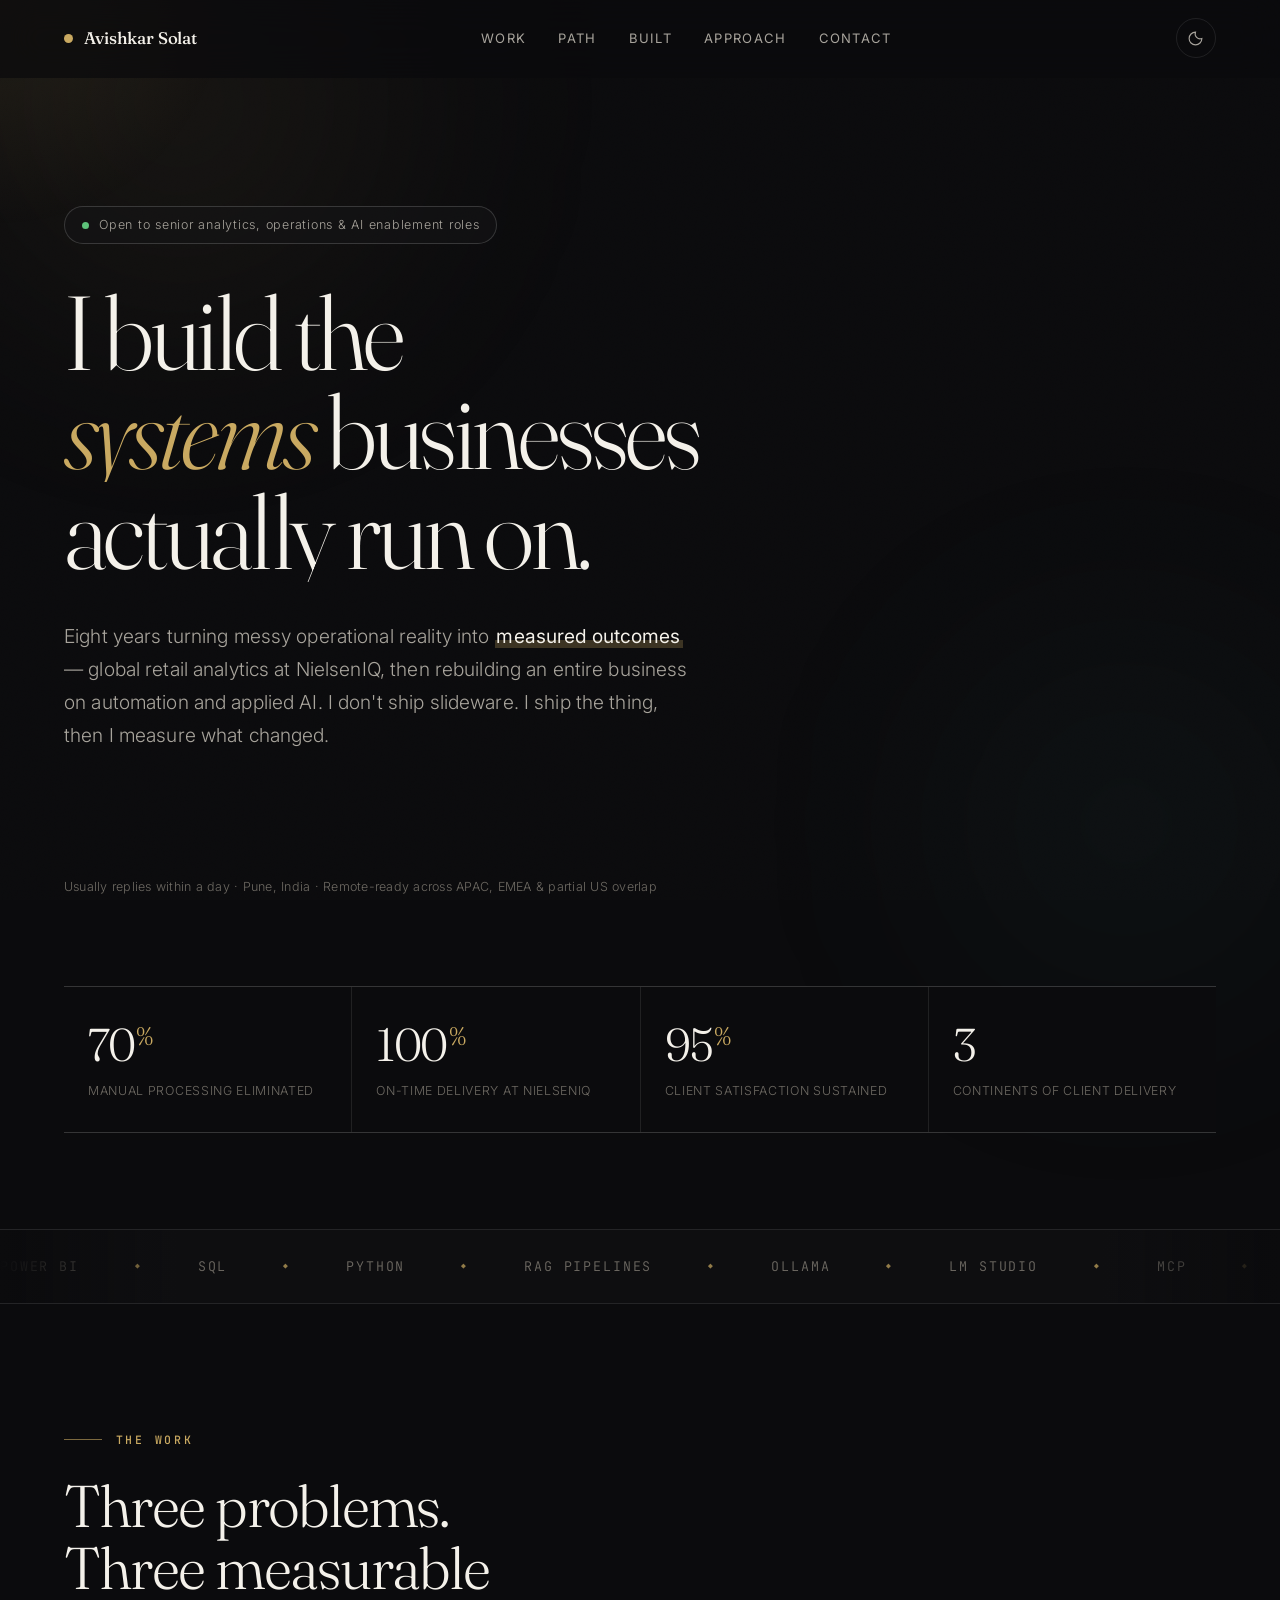
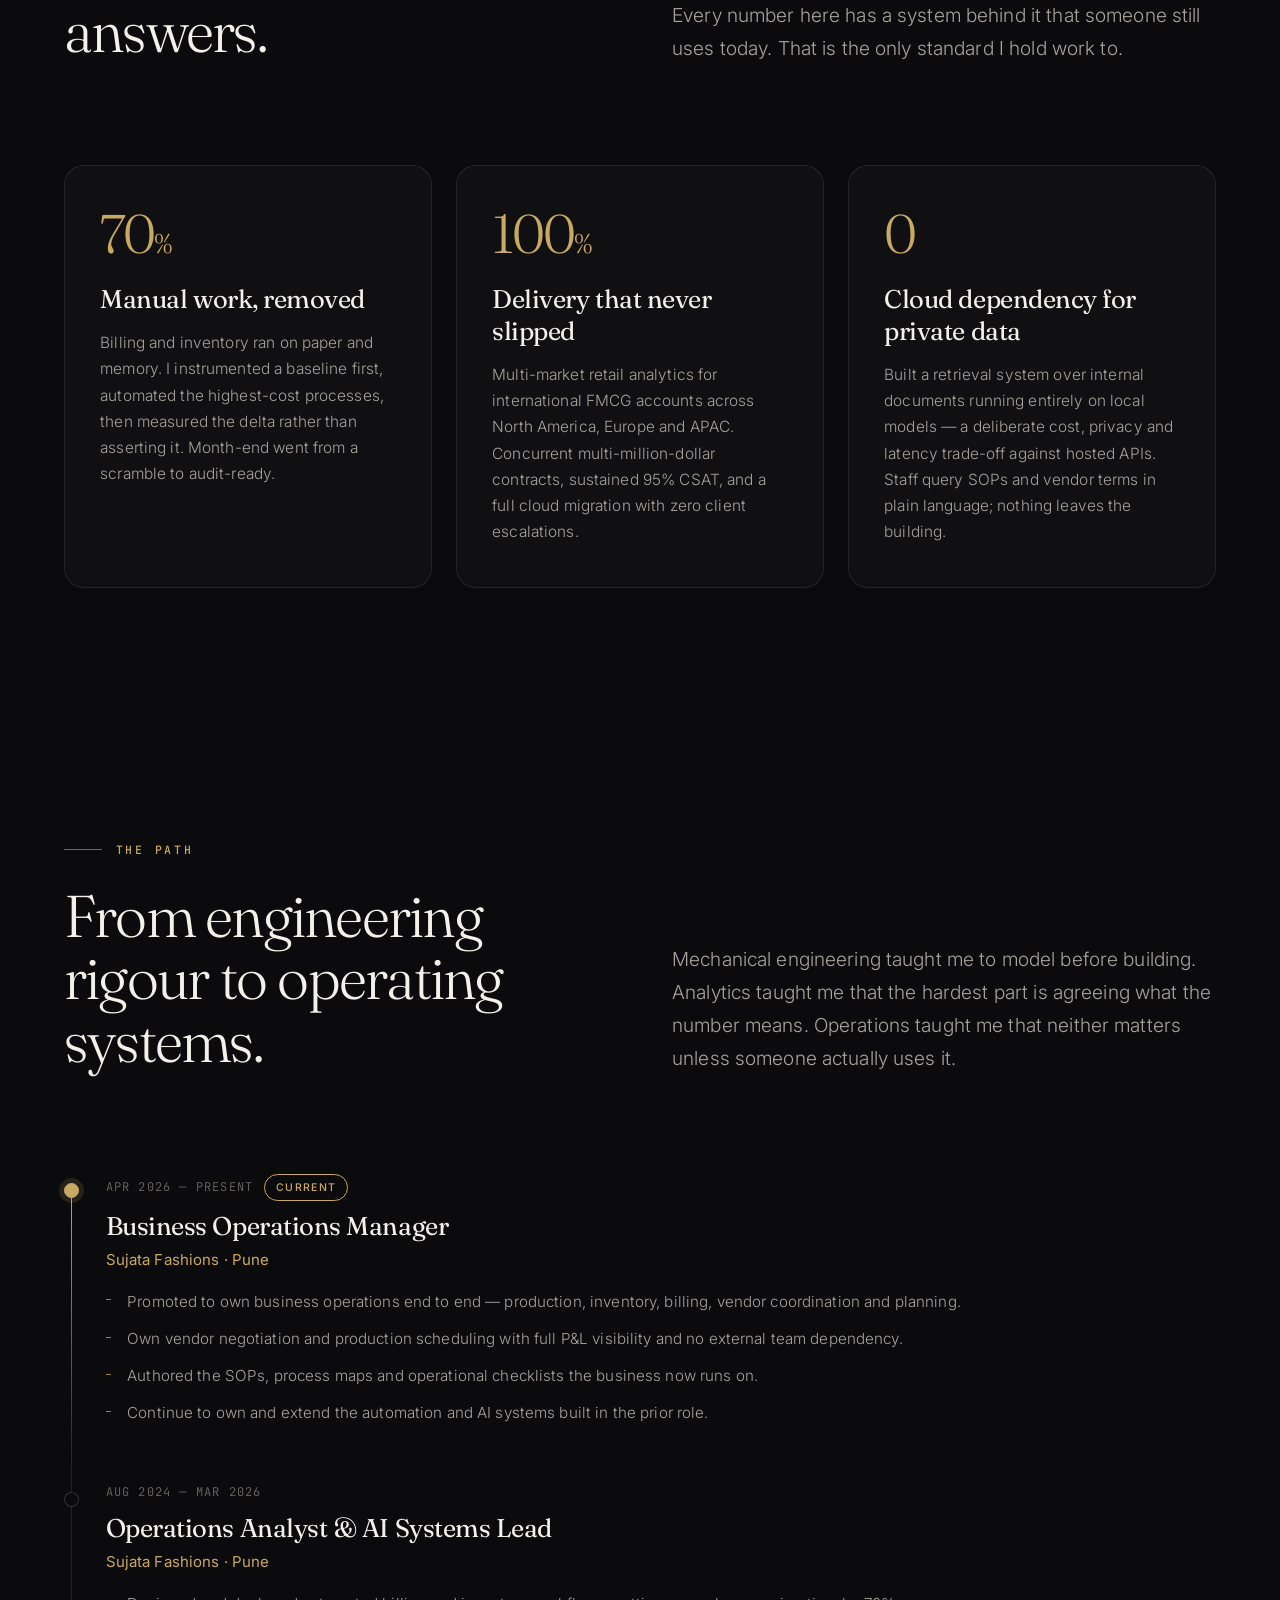
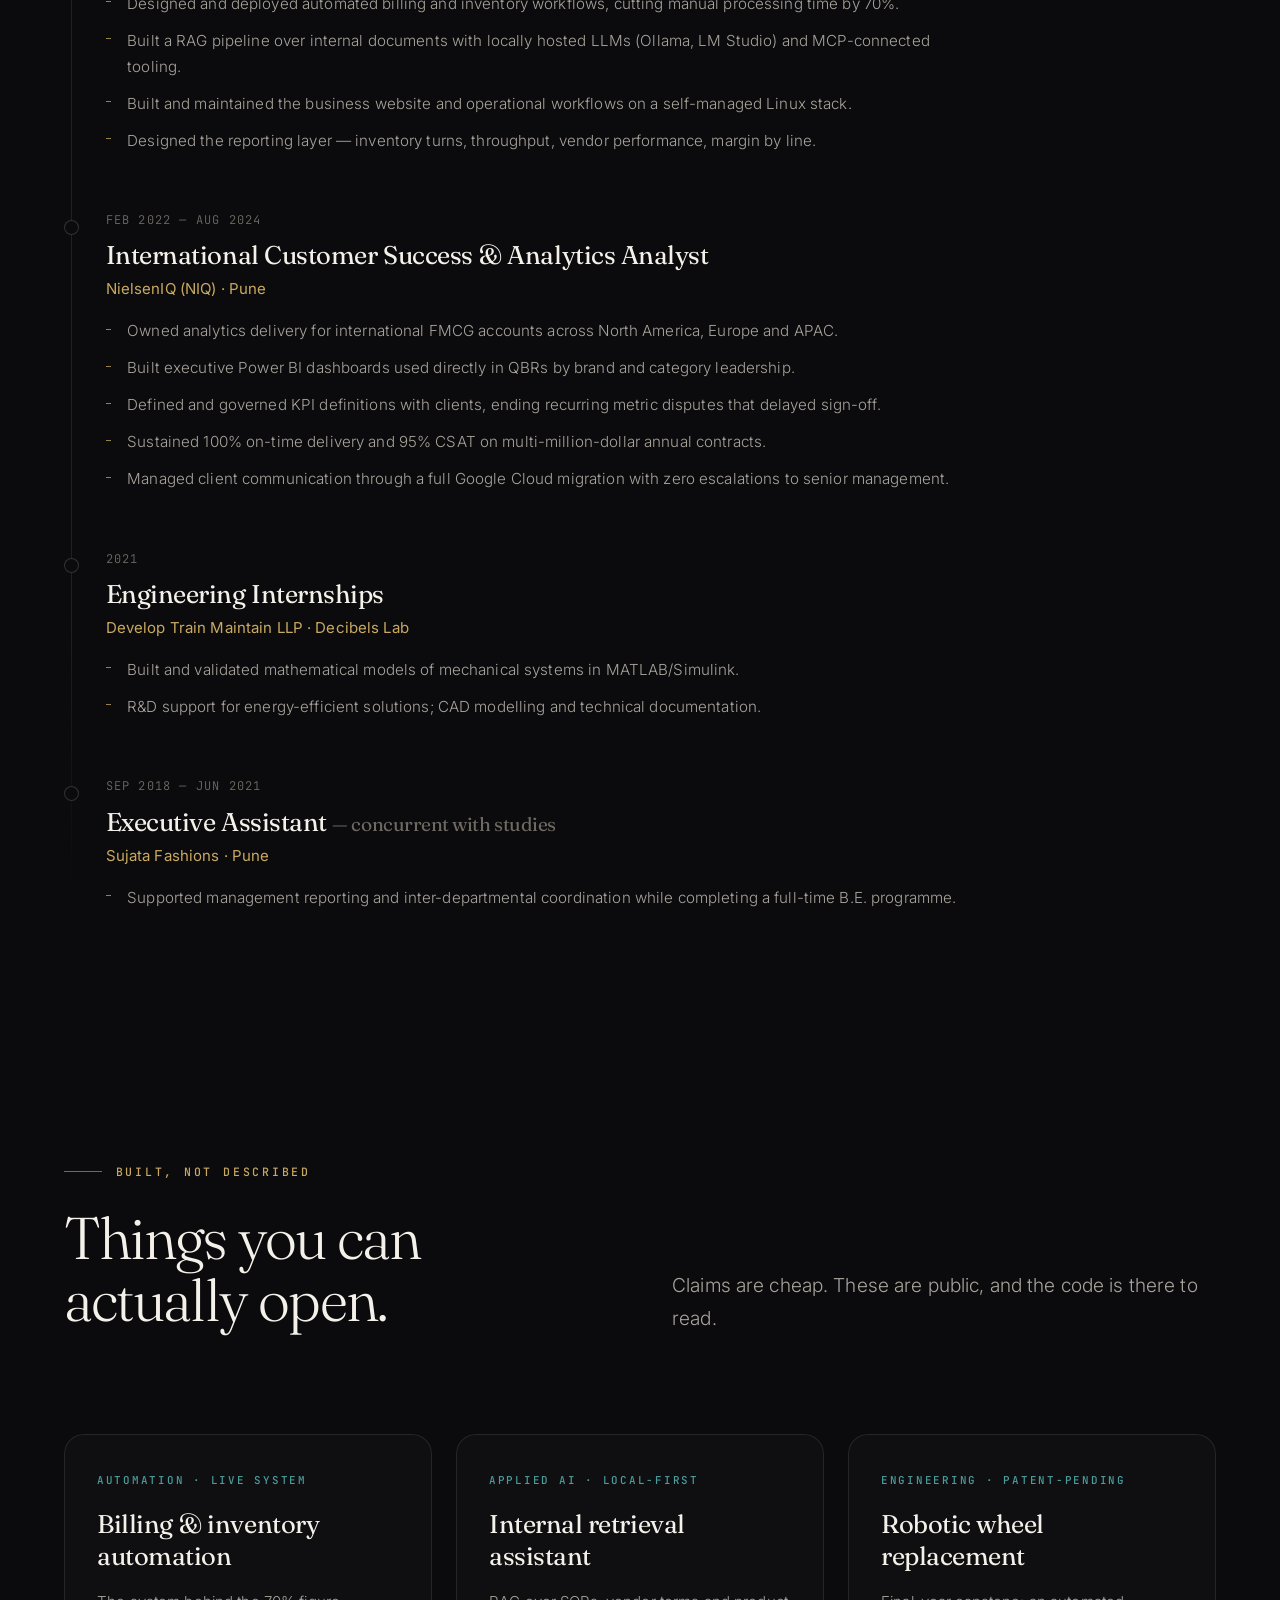
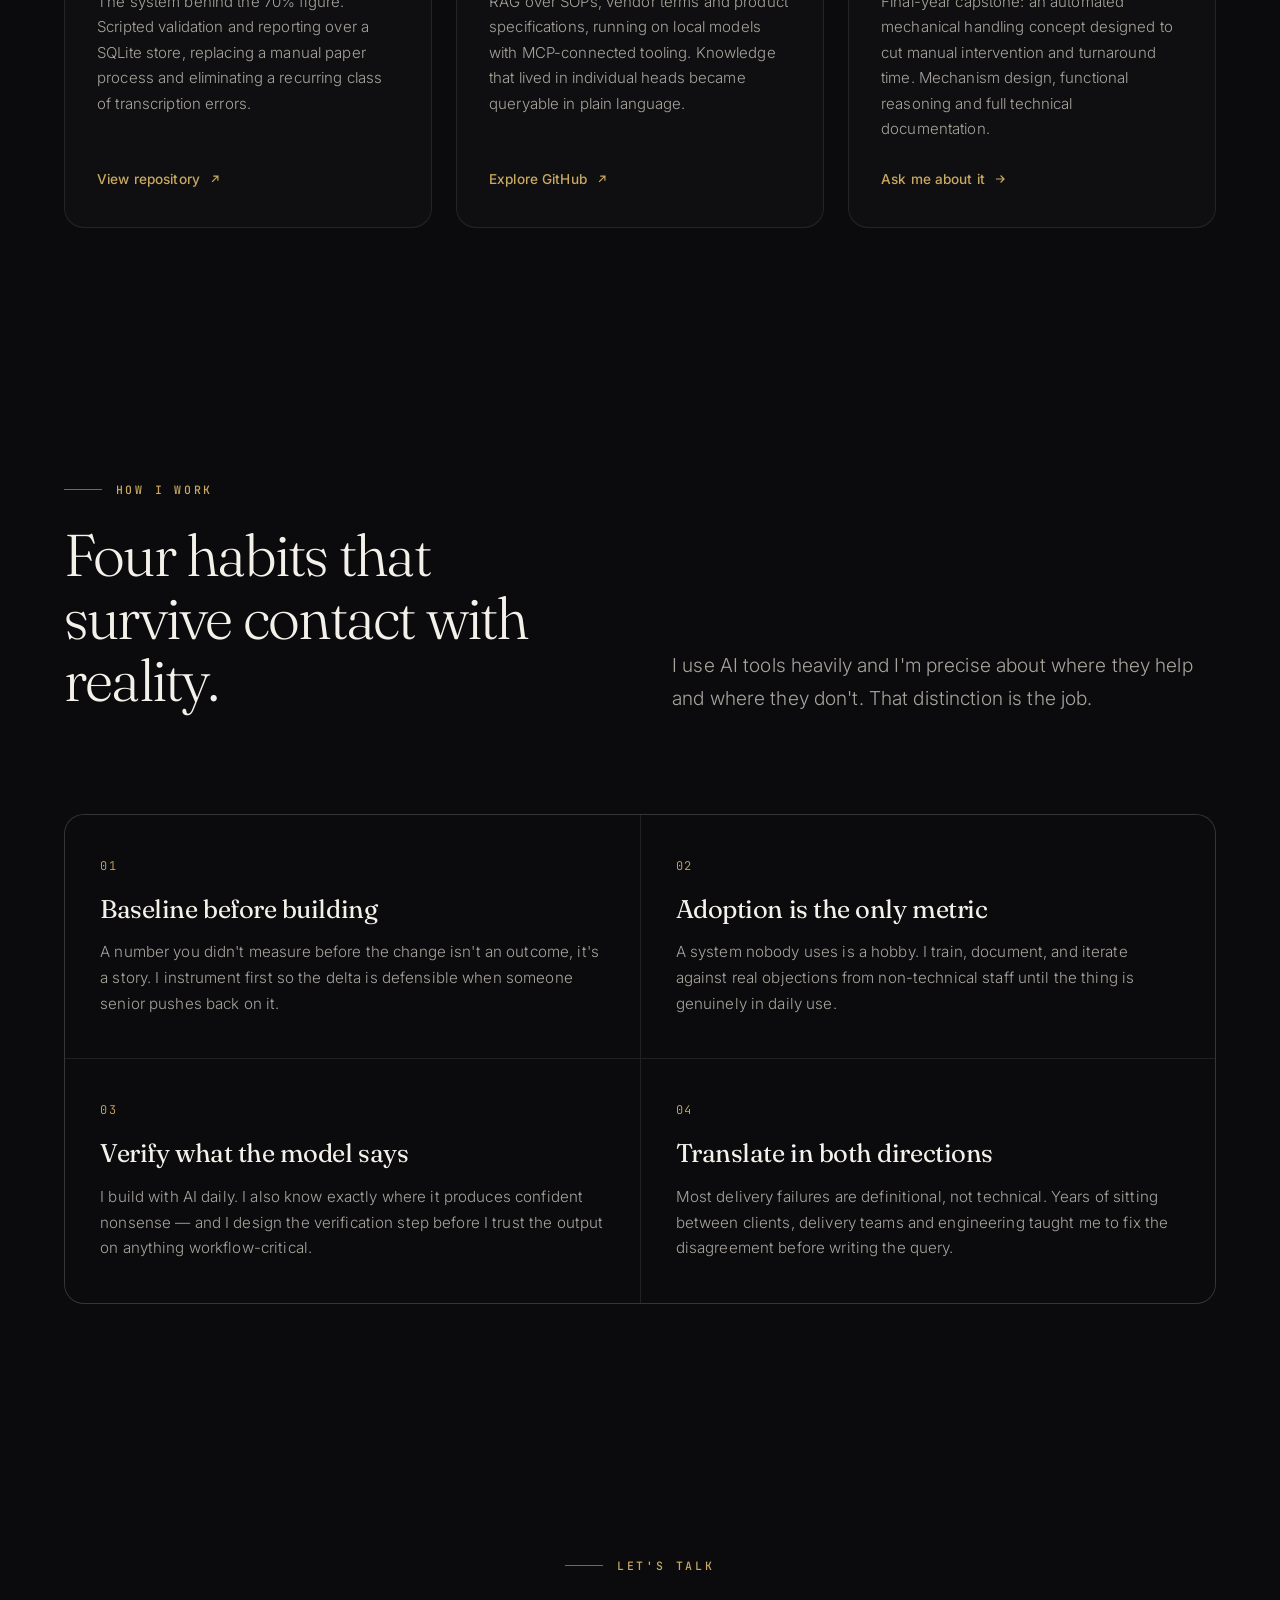
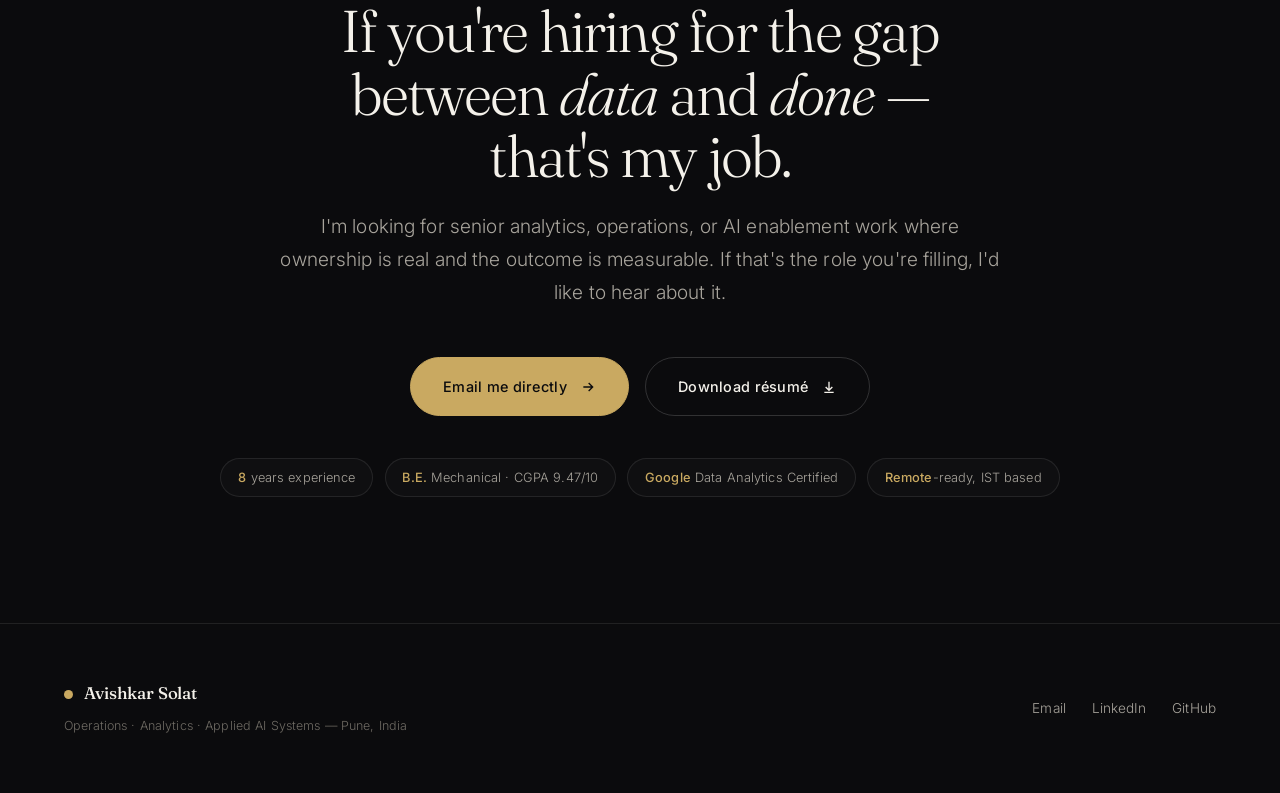
==== commit bca2f956: "Update experience to 8 Years. I complete 8 years of working this month." ====
--- a/index.html
+++ b/index.html
@@ -4,7 +4,7 @@
 <meta charset="UTF-8" />
 <meta name="viewport" content="width=device-width, initial-scale=1.0" />
 <title>Avishkar Solat — Operations, Analytics & Applied AI Systems</title>
-<meta name="description" content="Avishkar Solat builds the systems businesses run on. 4+ years across global analytics delivery at NielsenIQ and hands-on AI automation. Cut manual processing 70%." />
+<meta name="description" content="Avishkar Solat builds the systems businesses run on. 8 years across global analytics delivery at NielsenIQ and hands-on AI automation. Cut manual processing 70%." />
 <meta name="theme-color" content="#0b0b0d" />
 <meta property="og:title" content="Avishkar Solat — Operations, Analytics & Applied AI Systems" />
 <meta property="og:description" content="I build the systems businesses run on. 100% on-time delivery at NielsenIQ. 70% manual work eliminated through automation." />
@@ -292,7 +292,7 @@
       <span class="ln"><span>actually run on.</span></span>
     </h1>
     <p class="lede hero-sub rv" data-d="3">
-      Four years turning messy operational reality into <em class="hl">measured outcomes</em> — global retail analytics
+      Eight years turning messy operational reality into <em class="hl">measured outcomes</em> — global retail analytics
       at NielsenIQ, then rebuilding an entire business on automation and applied AI. I don't ship slideware. I ship
       the thing, then I measure what changed.
     </p>
@@ -551,7 +551,7 @@
       </a>
     </div>
     <div class="reasons">
-      <span class="reason"><b>4+</b> years experience</span>
+      <span class="reason"><b>8</b> years experience</span>
       <span class="reason"><b>B.E.</b> Mechanical · CGPA 9.47/10</span>
       <span class="reason"><b>Google</b> Data Analytics Certified</span>
       <span class="reason"><b>Remote</b>-ready, IST based</span>
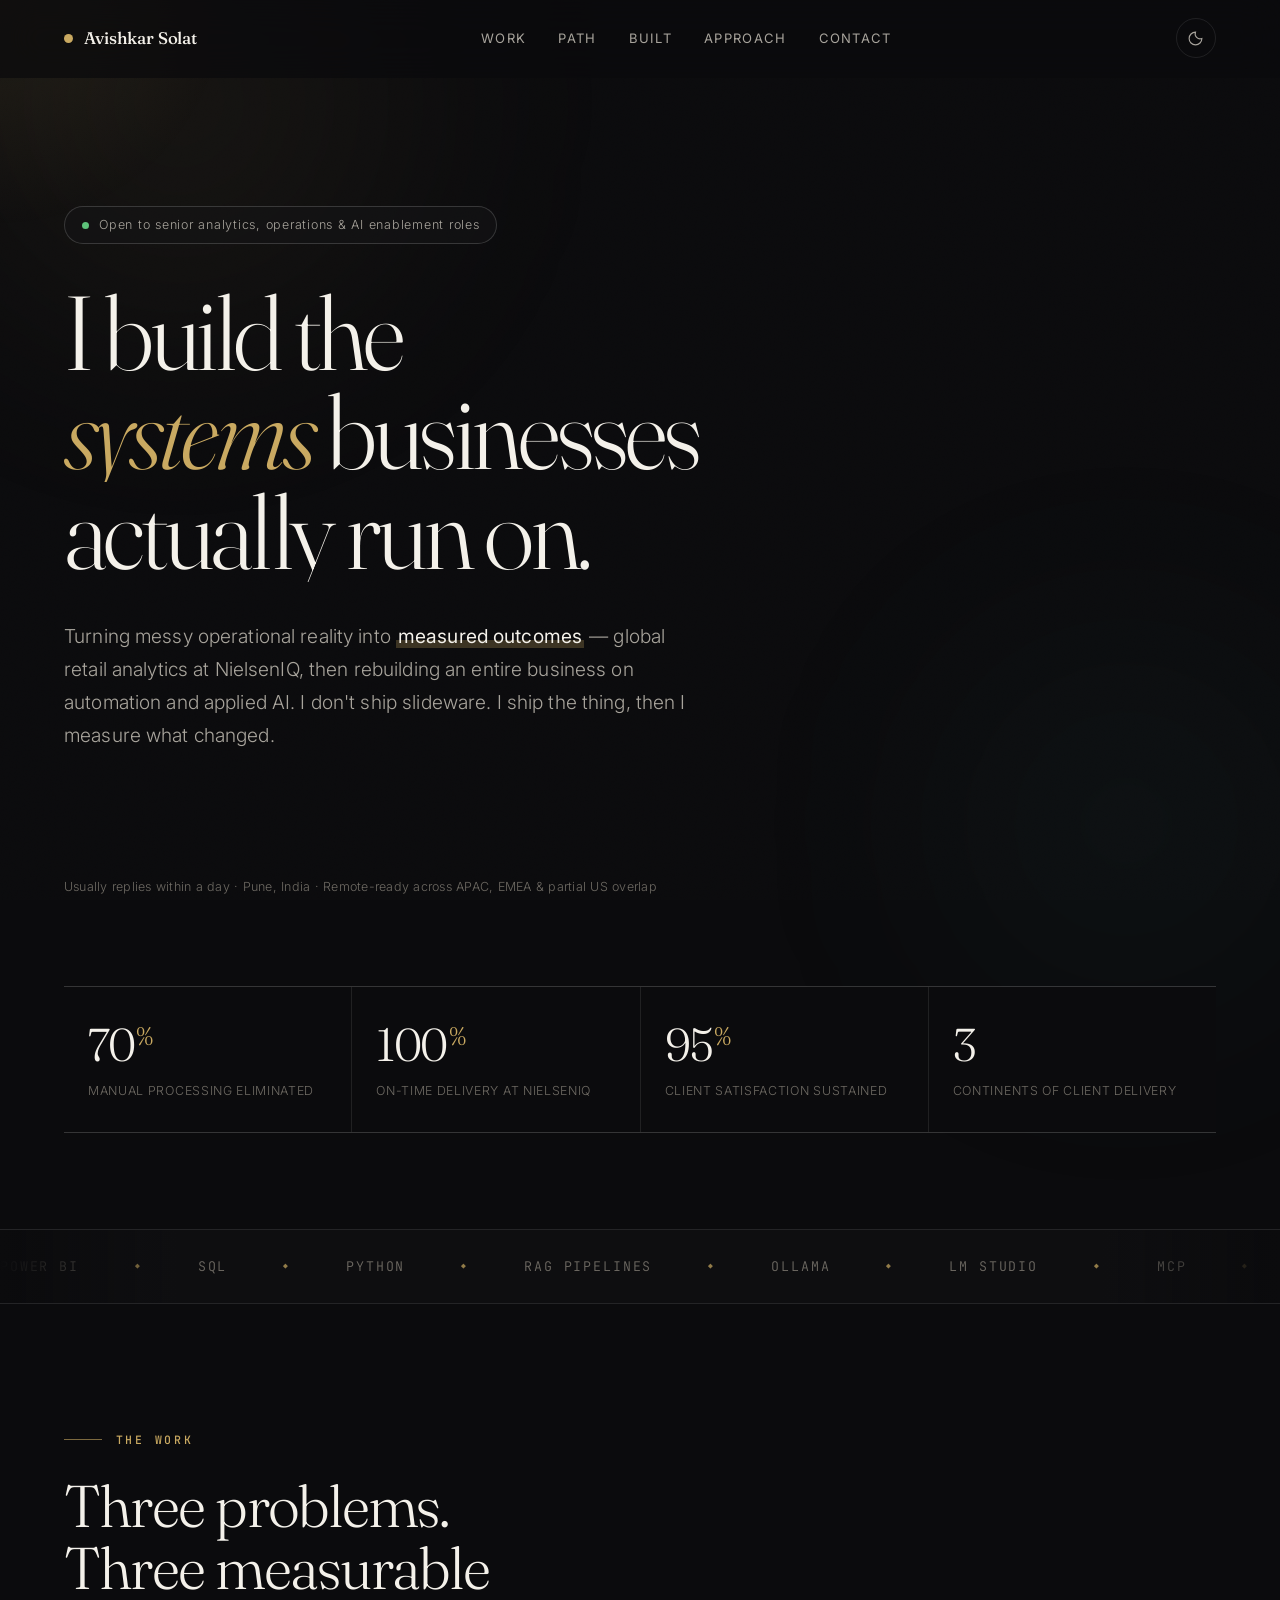
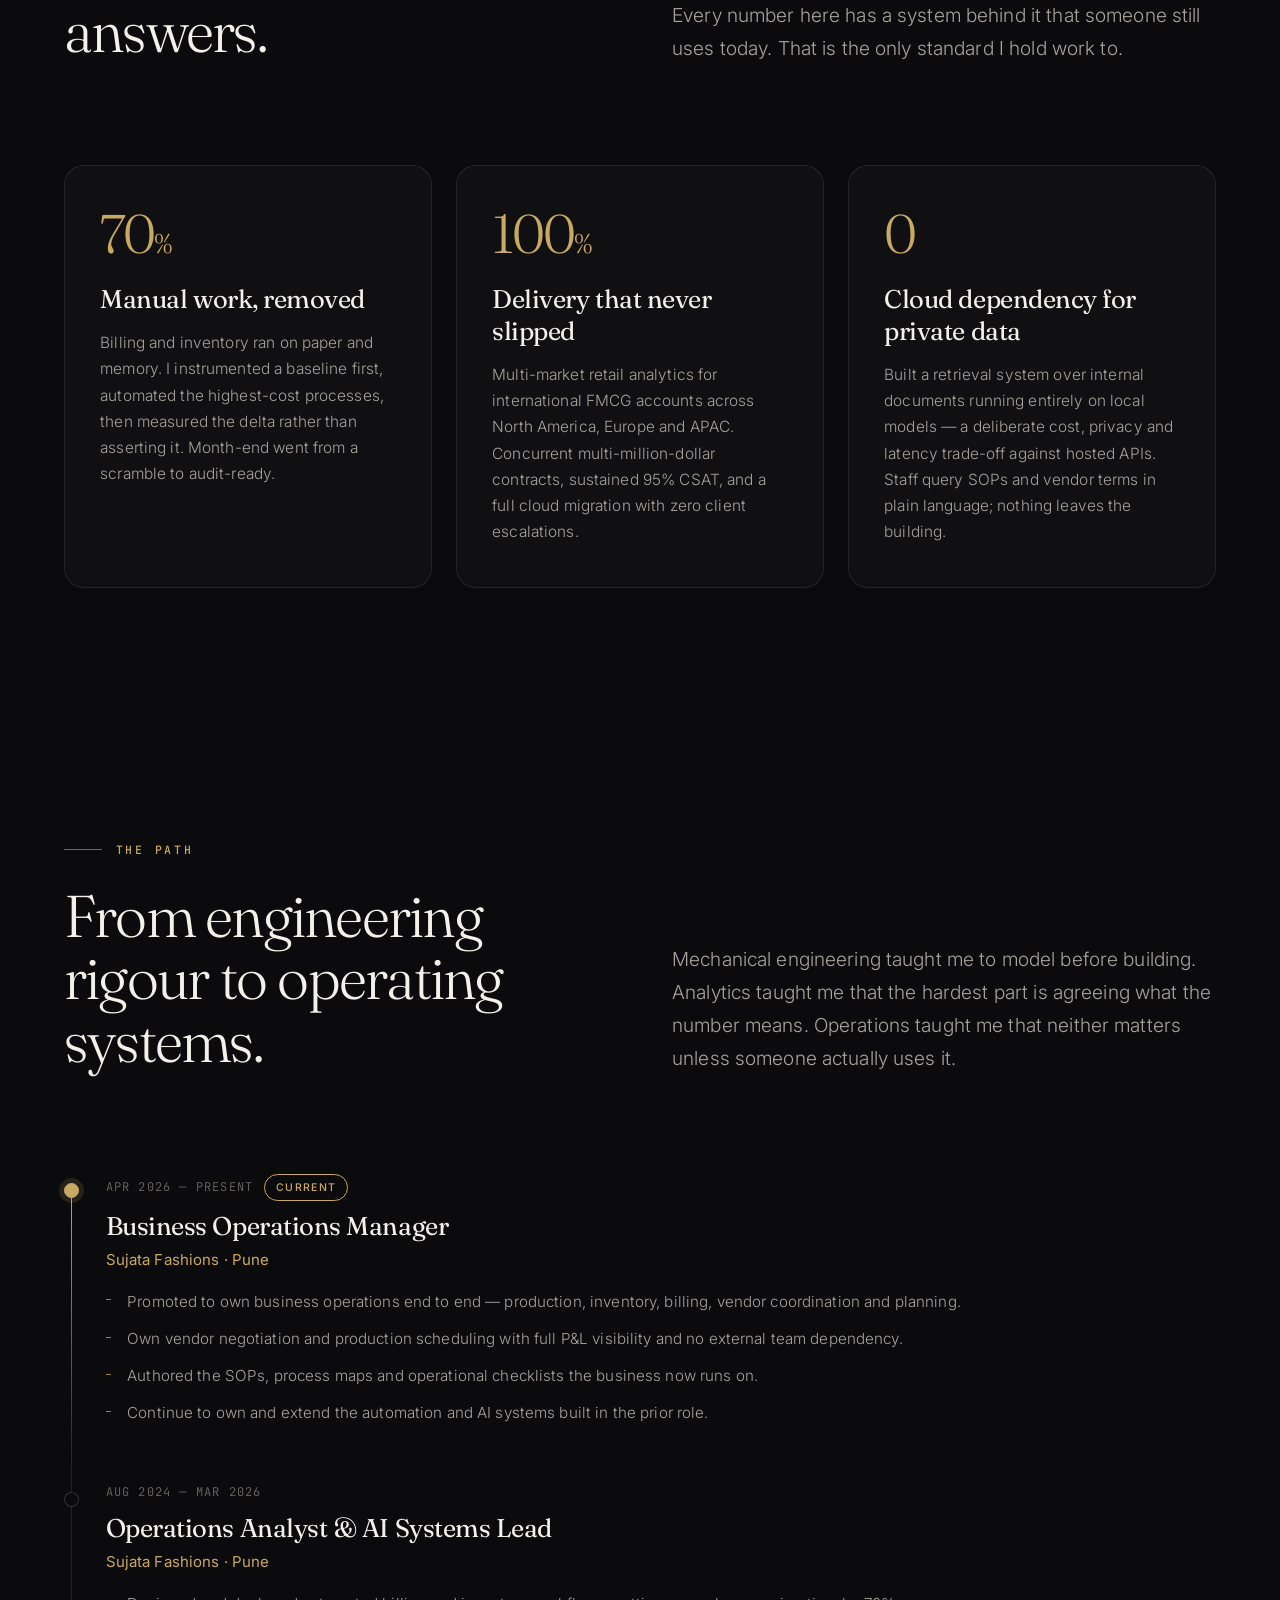
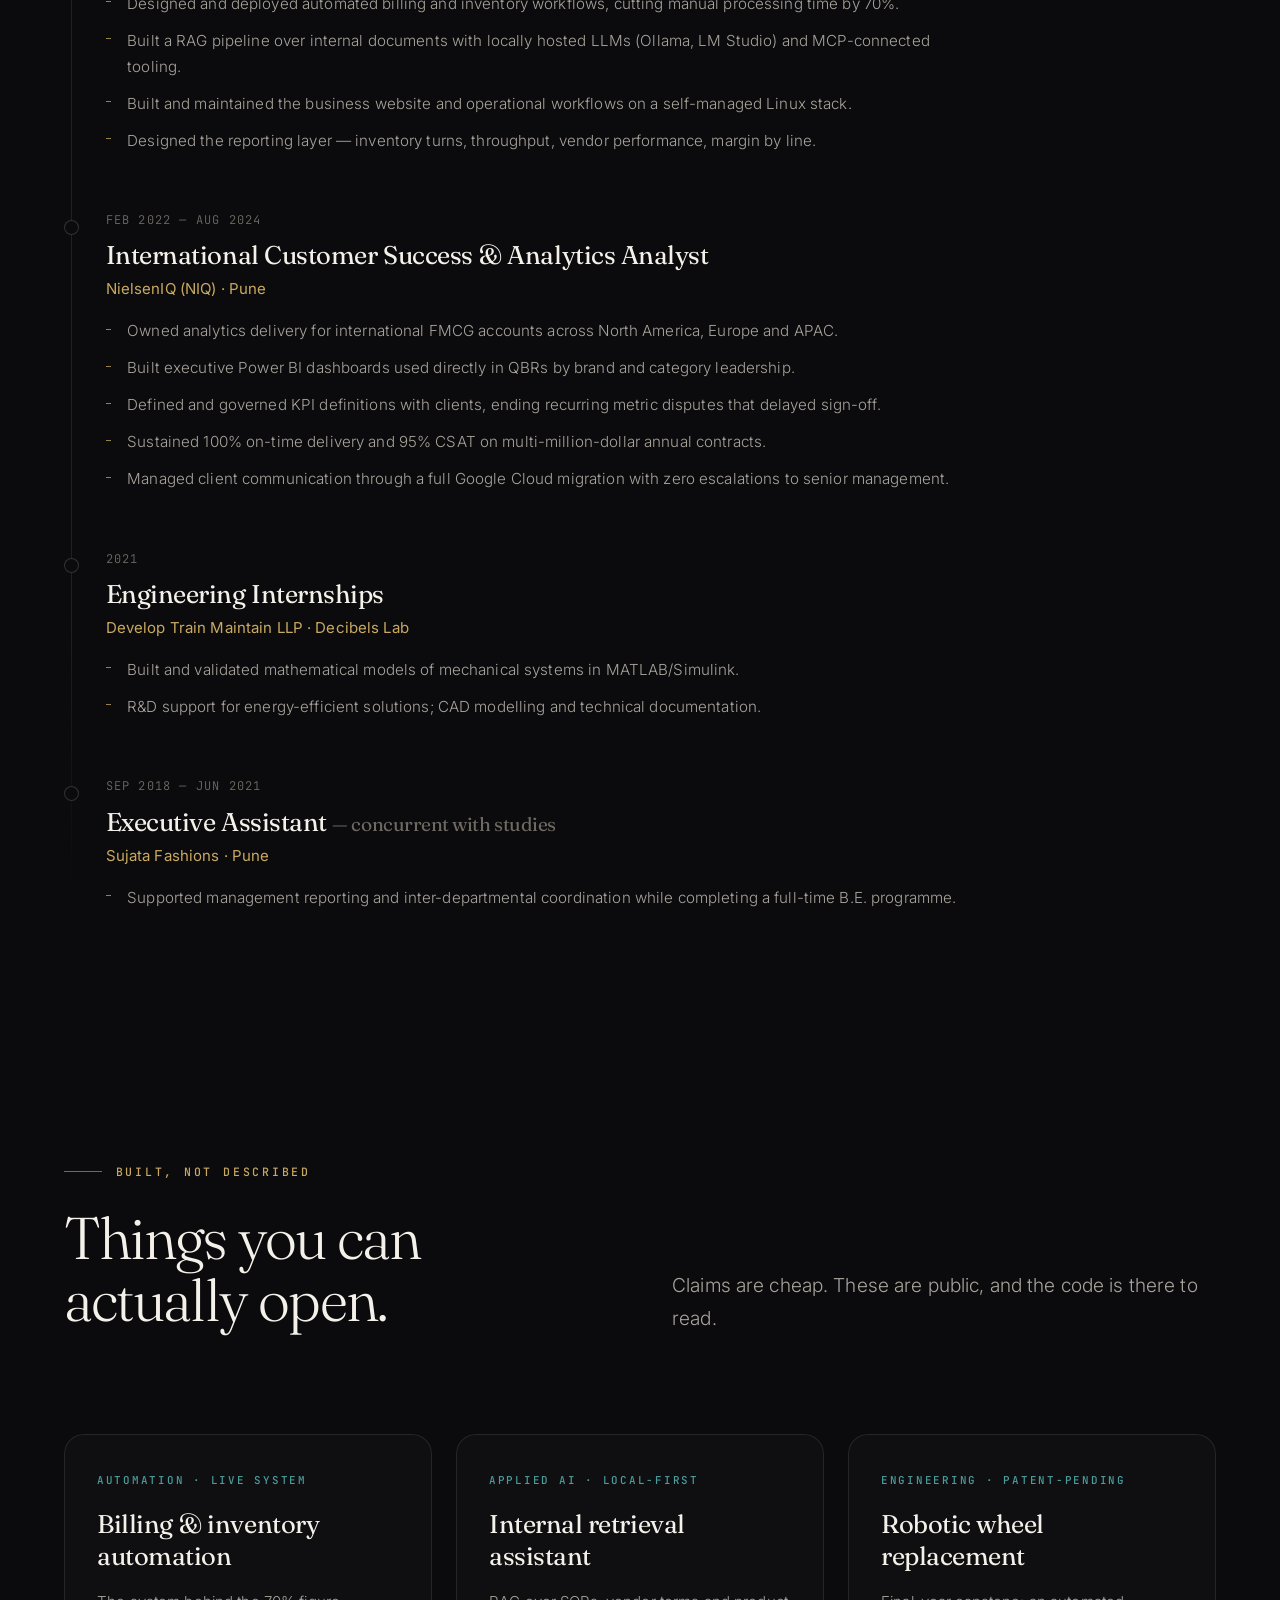
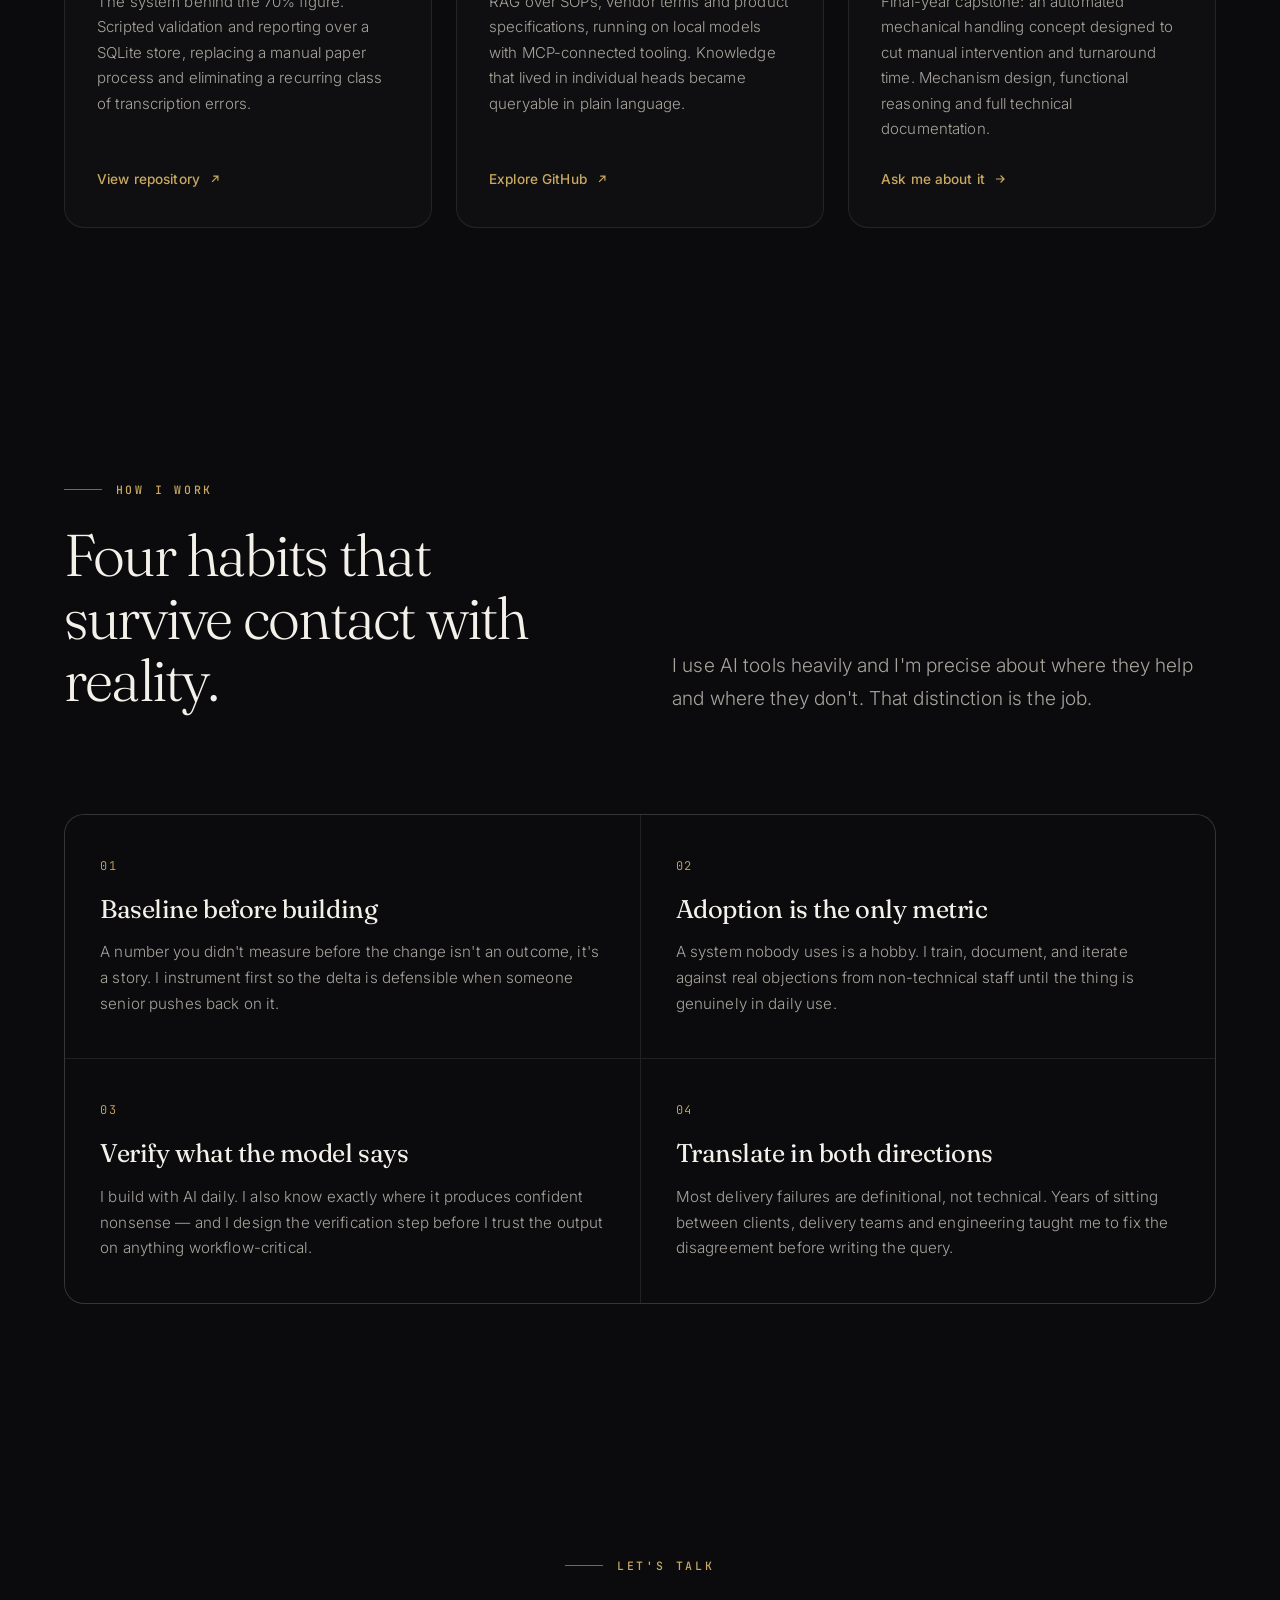
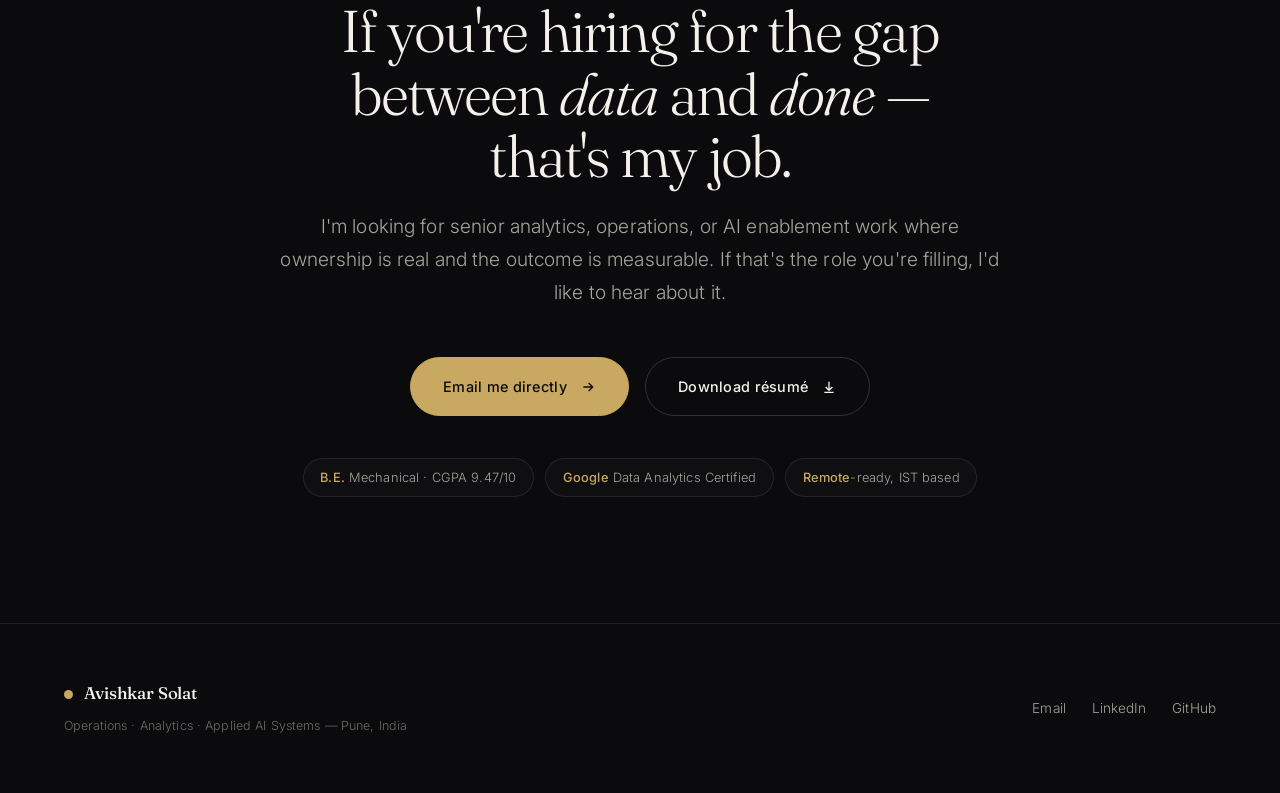
==== commit 86a64ed8: "Remove years-of-experience count from portfolio and resume Drops the total-experience number from th" ====
--- a/index.html
+++ b/index.html
@@ -4,7 +4,7 @@
 <meta charset="UTF-8" />
 <meta name="viewport" content="width=device-width, initial-scale=1.0" />
 <title>Avishkar Solat — Operations, Analytics & Applied AI Systems</title>
-<meta name="description" content="Avishkar Solat builds the systems businesses run on. 8 years across global analytics delivery at NielsenIQ and hands-on AI automation. Cut manual processing 70%." />
+<meta name="description" content="Avishkar Solat builds the systems businesses run on. Global analytics delivery at NielsenIQ and hands-on AI automation. Cut manual processing 70%." />
 <meta name="theme-color" content="#0b0b0d" />
 <meta property="og:title" content="Avishkar Solat — Operations, Analytics & Applied AI Systems" />
 <meta property="og:description" content="I build the systems businesses run on. 100% on-time delivery at NielsenIQ. 70% manual work eliminated through automation." />
@@ -292,7 +292,7 @@
       <span class="ln"><span>actually run on.</span></span>
     </h1>
     <p class="lede hero-sub rv" data-d="3">
-      Eight years turning messy operational reality into <em class="hl">measured outcomes</em> — global retail analytics
+      Turning messy operational reality into <em class="hl">measured outcomes</em> — global retail analytics
       at NielsenIQ, then rebuilding an entire business on automation and applied AI. I don't ship slideware. I ship
       the thing, then I measure what changed.
     </p>
@@ -551,7 +551,6 @@
       </a>
     </div>
     <div class="reasons">
-      <span class="reason"><b>8</b> years experience</span>
       <span class="reason"><b>B.E.</b> Mechanical · CGPA 9.47/10</span>
       <span class="reason"><b>Google</b> Data Analytics Certified</span>
       <span class="reason"><b>Remote</b>-ready, IST based</span>
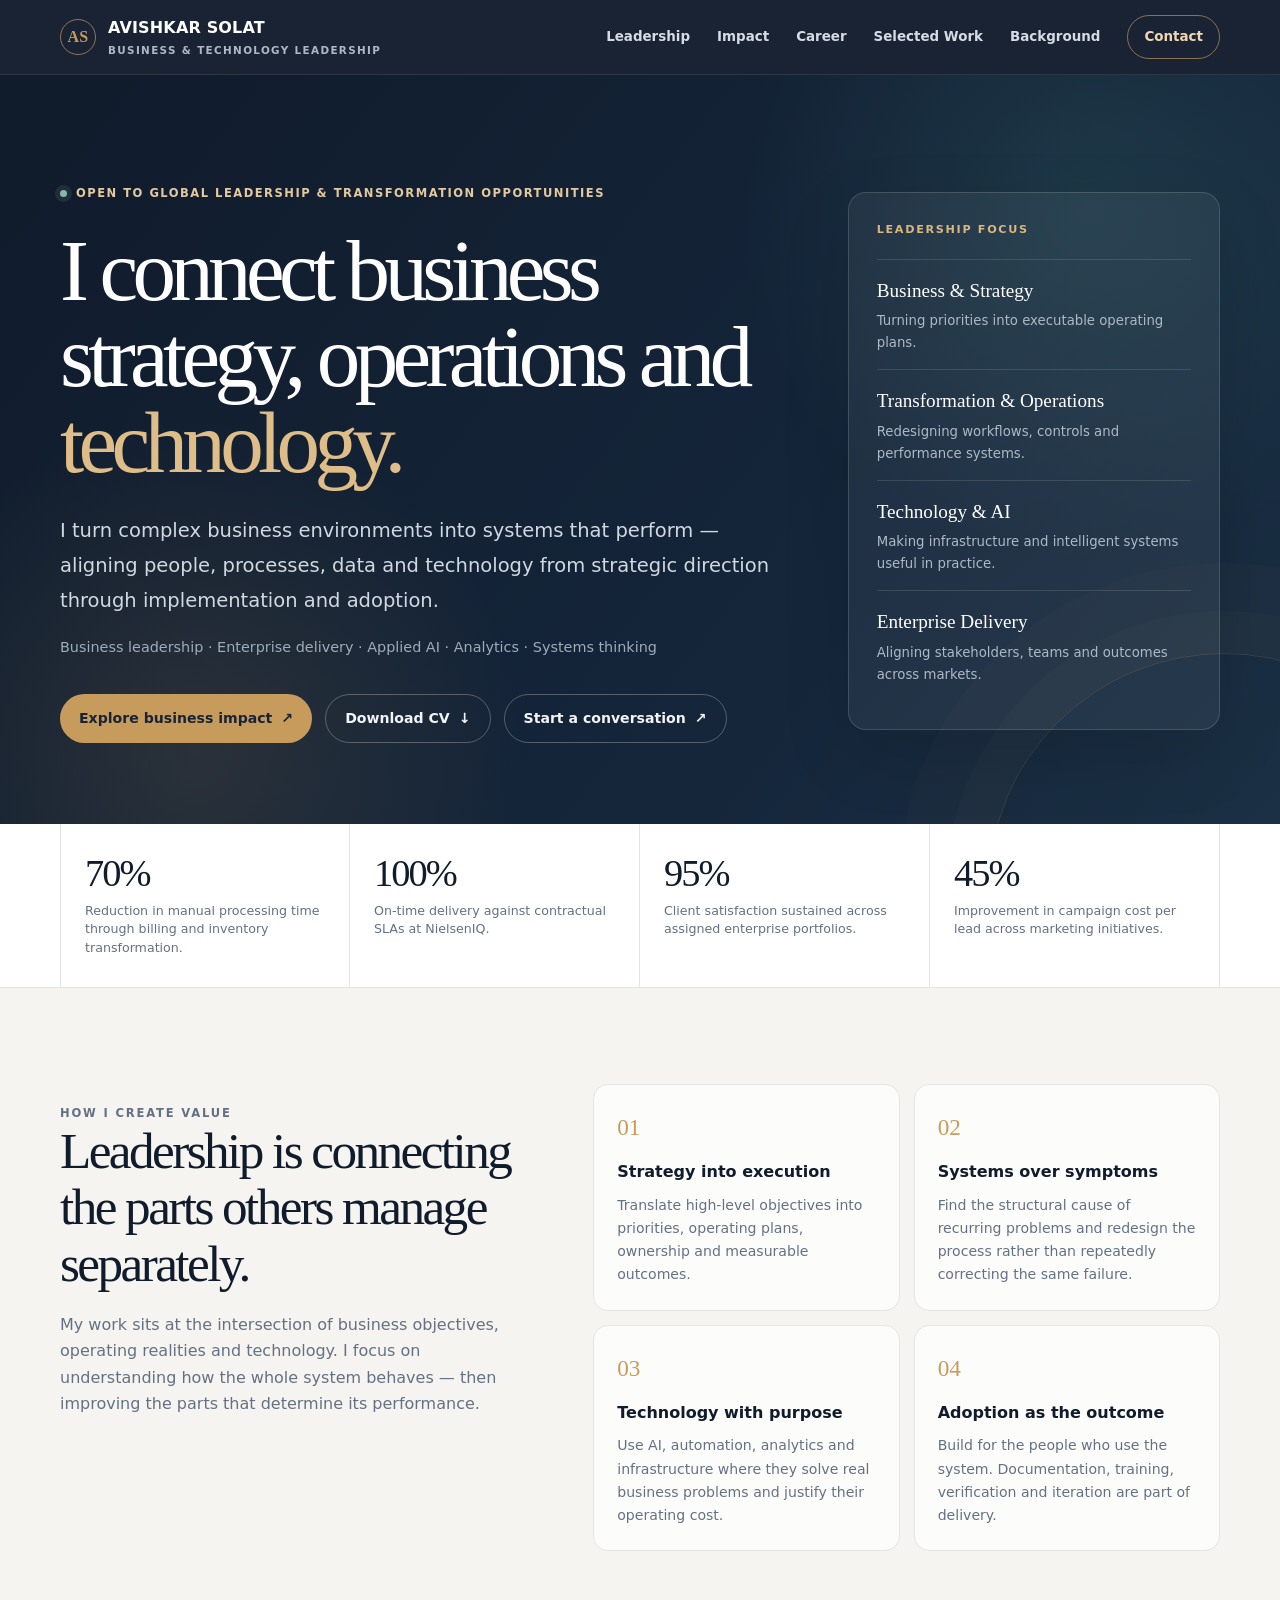
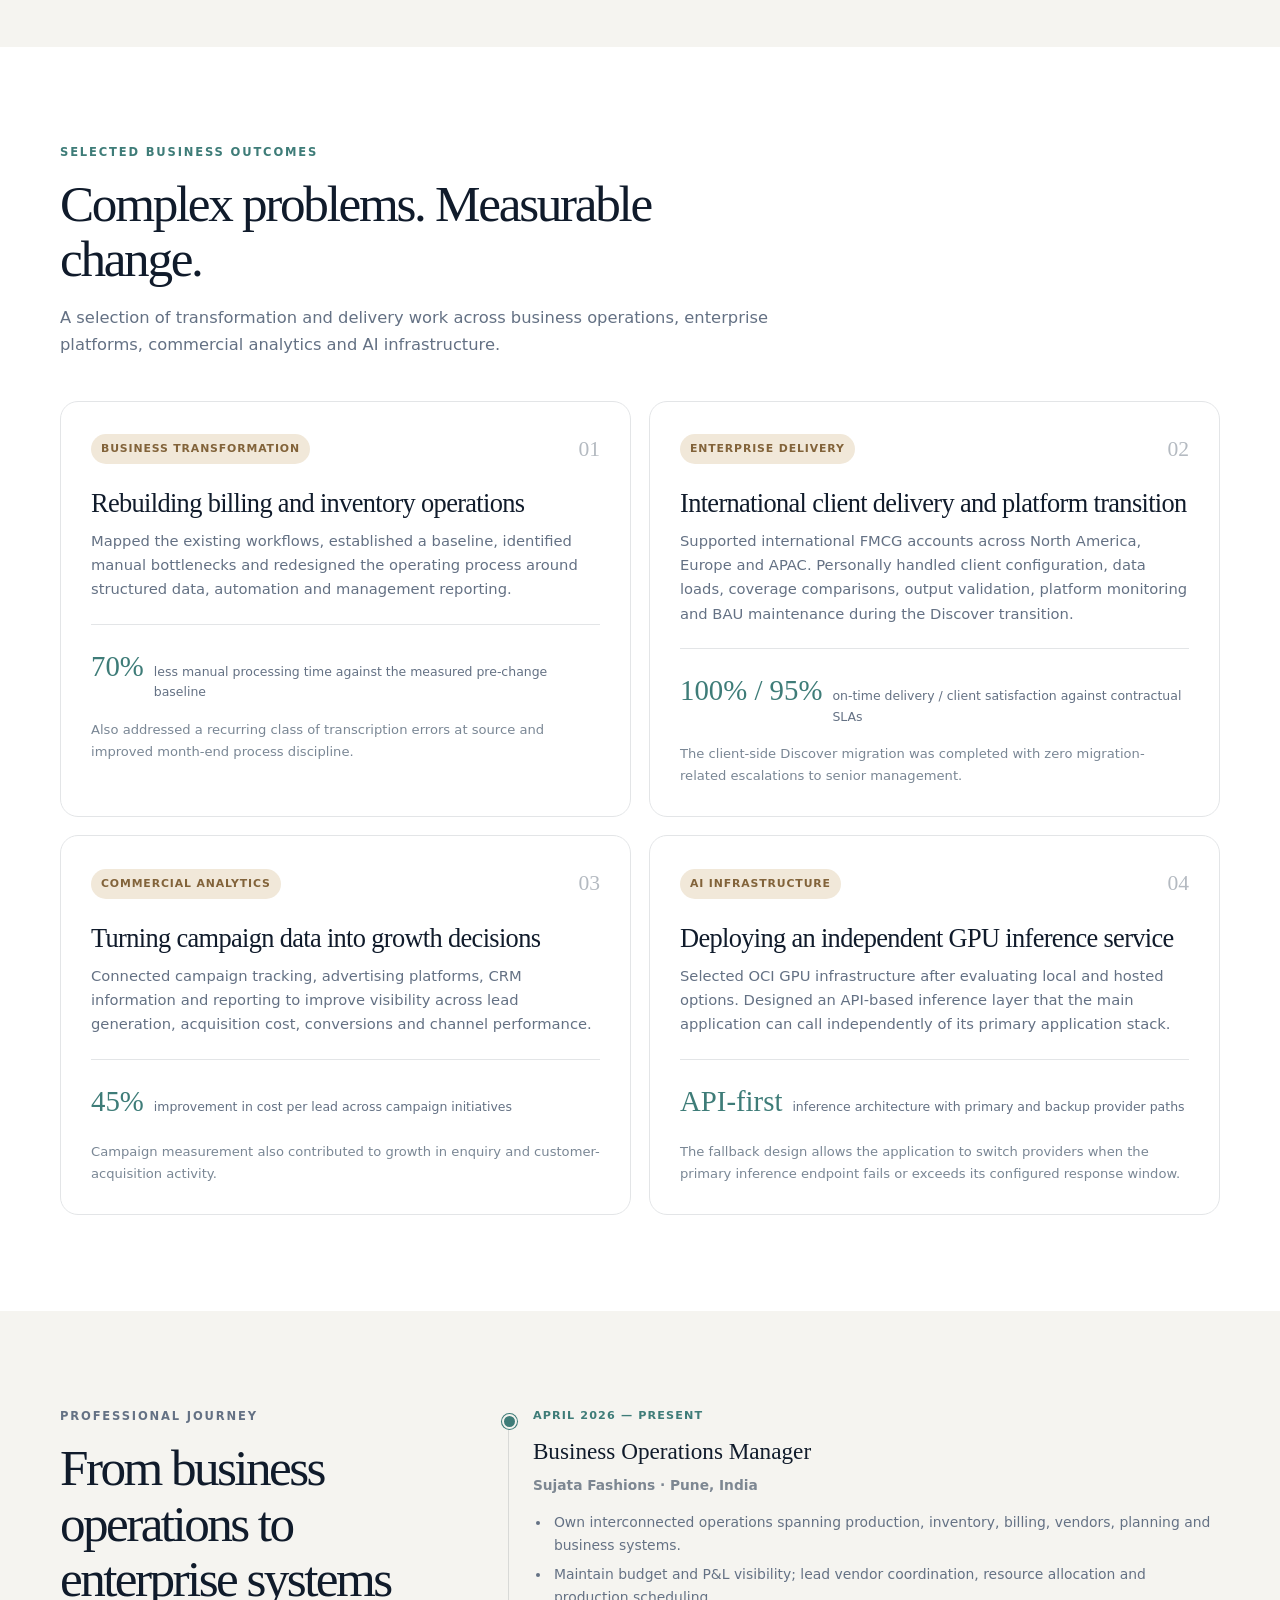
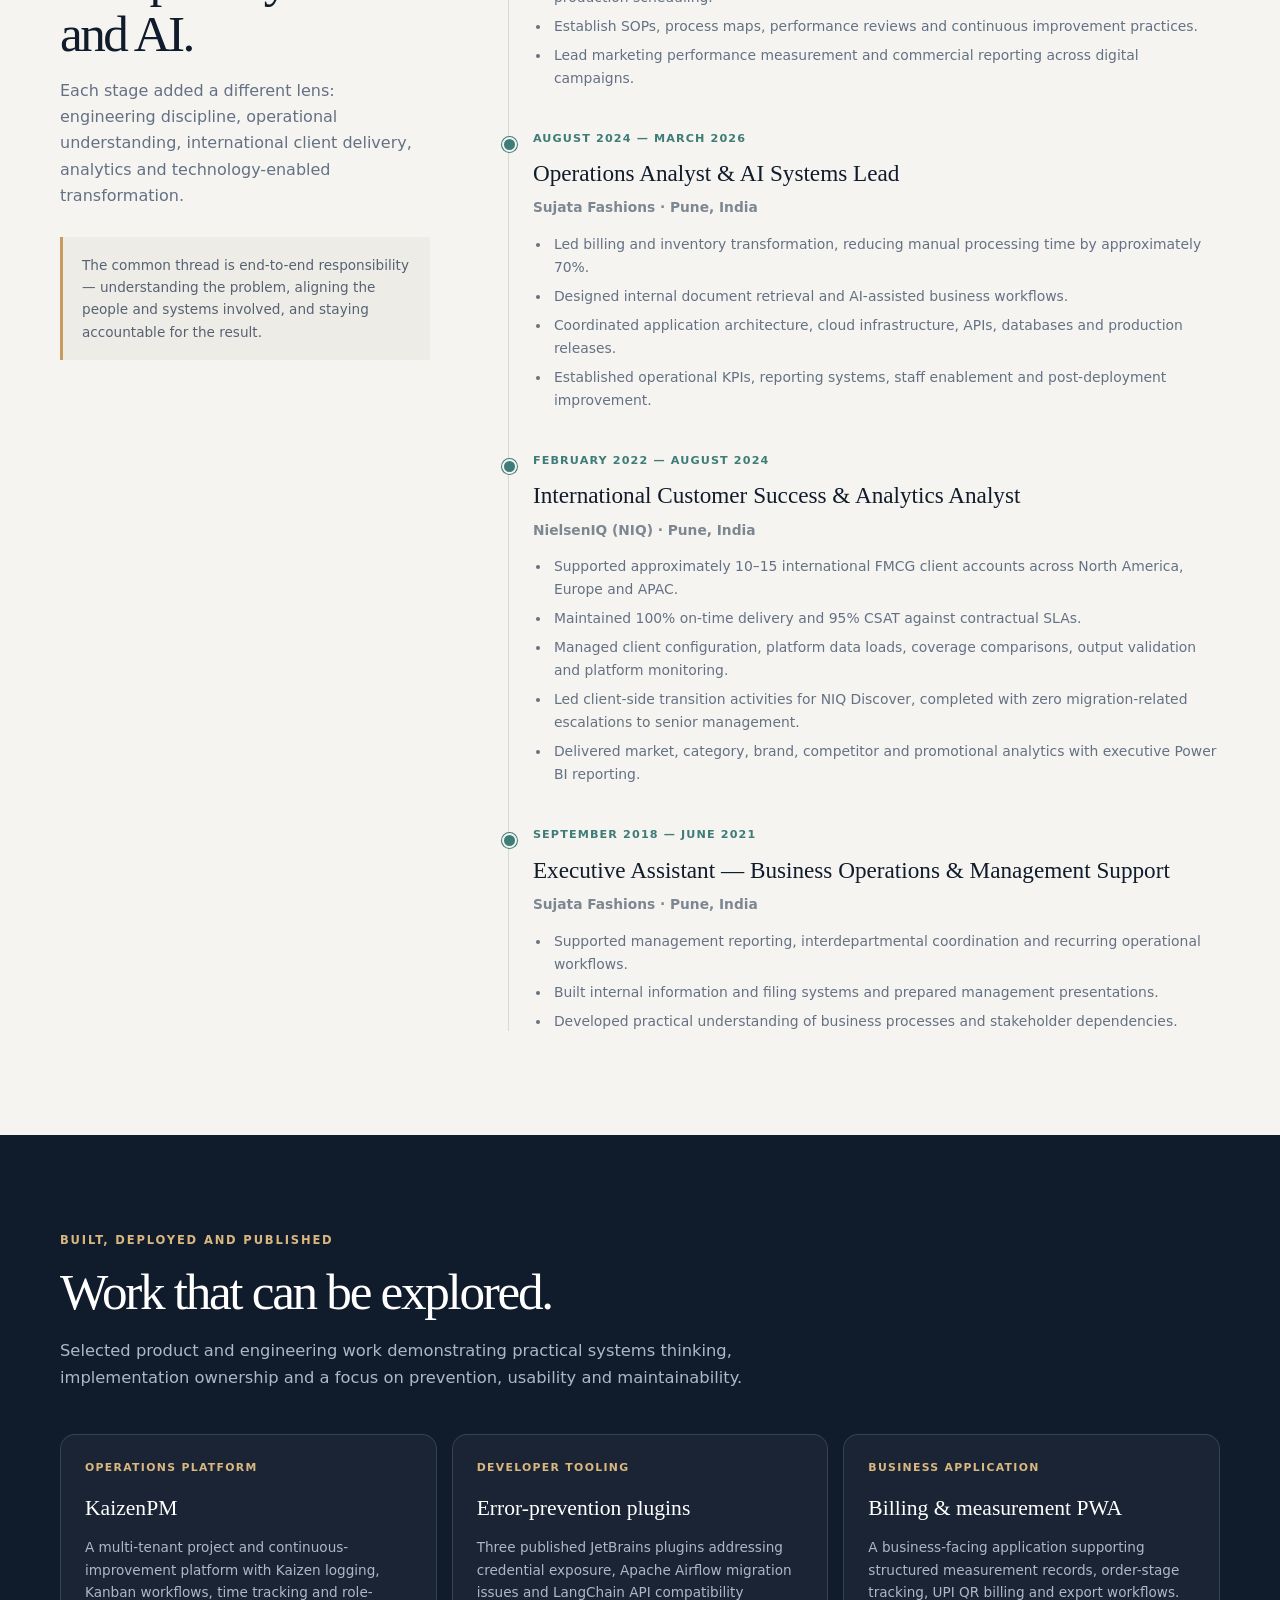
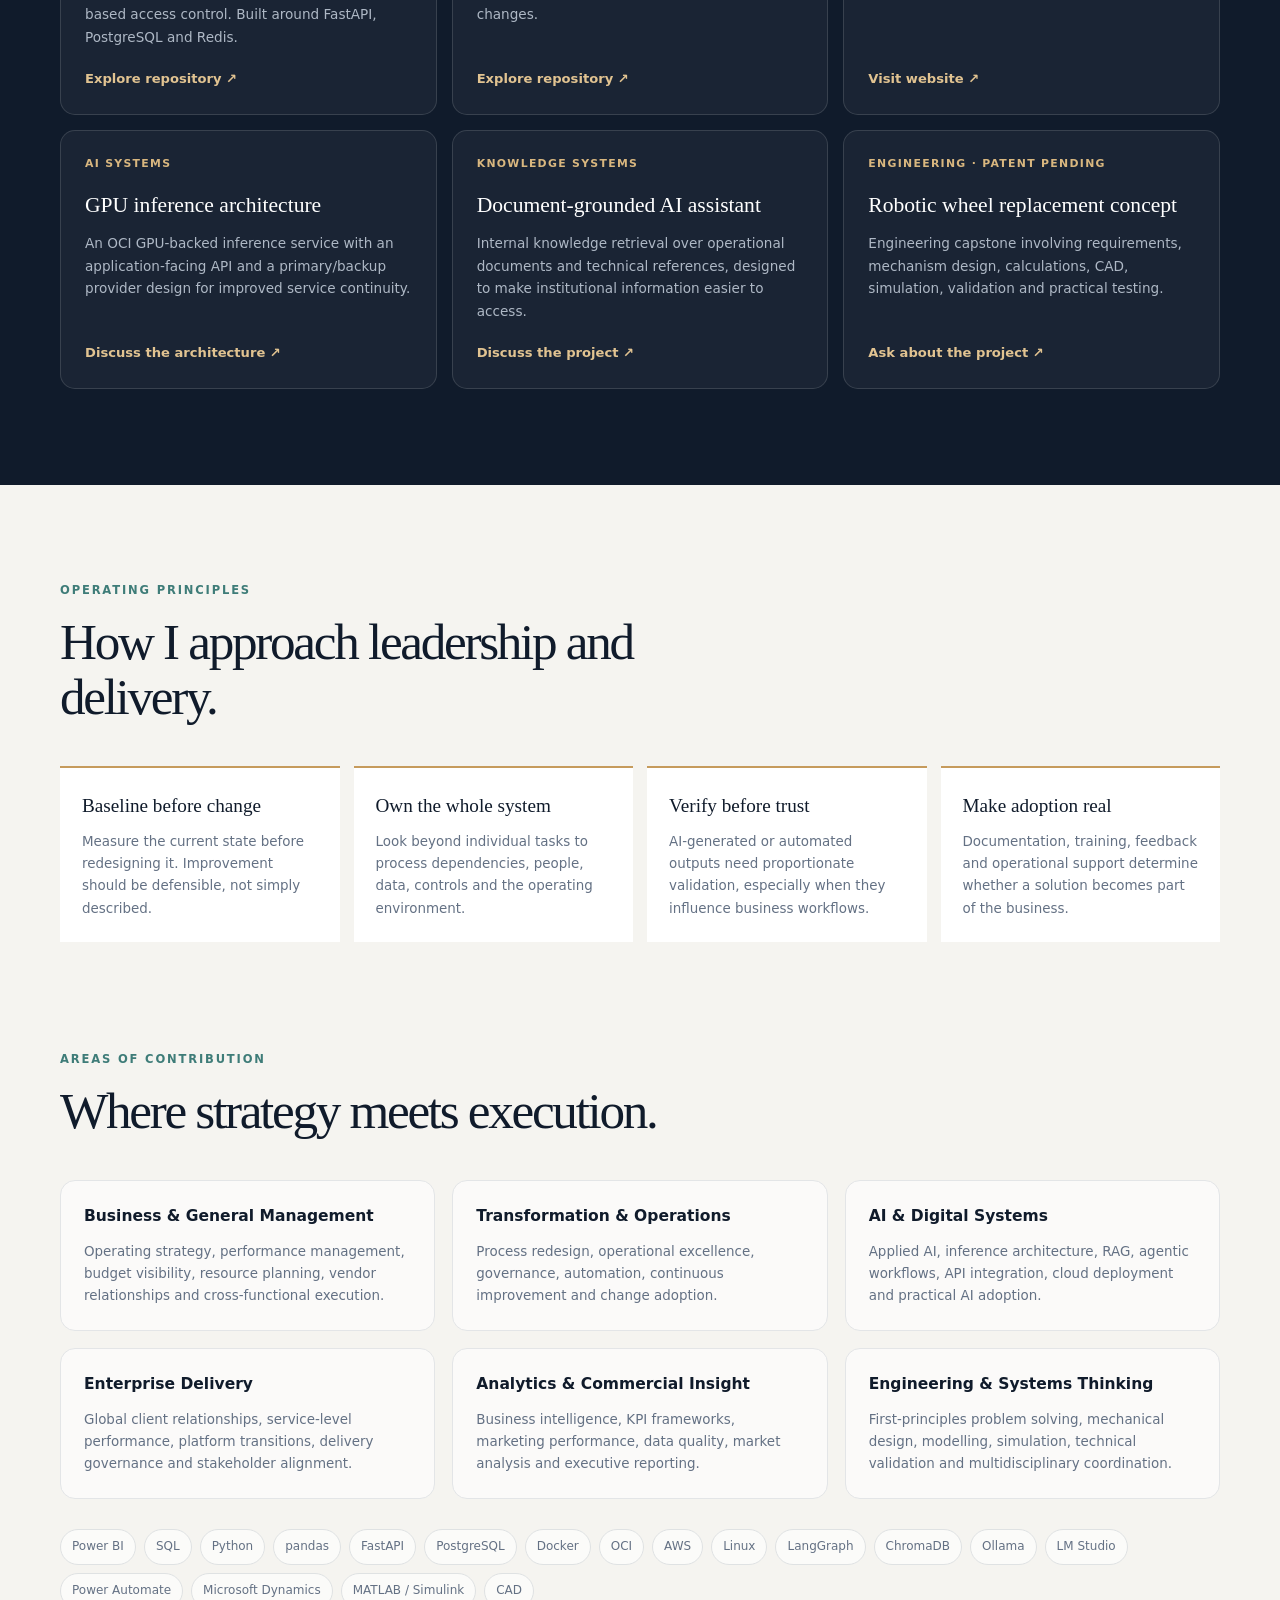
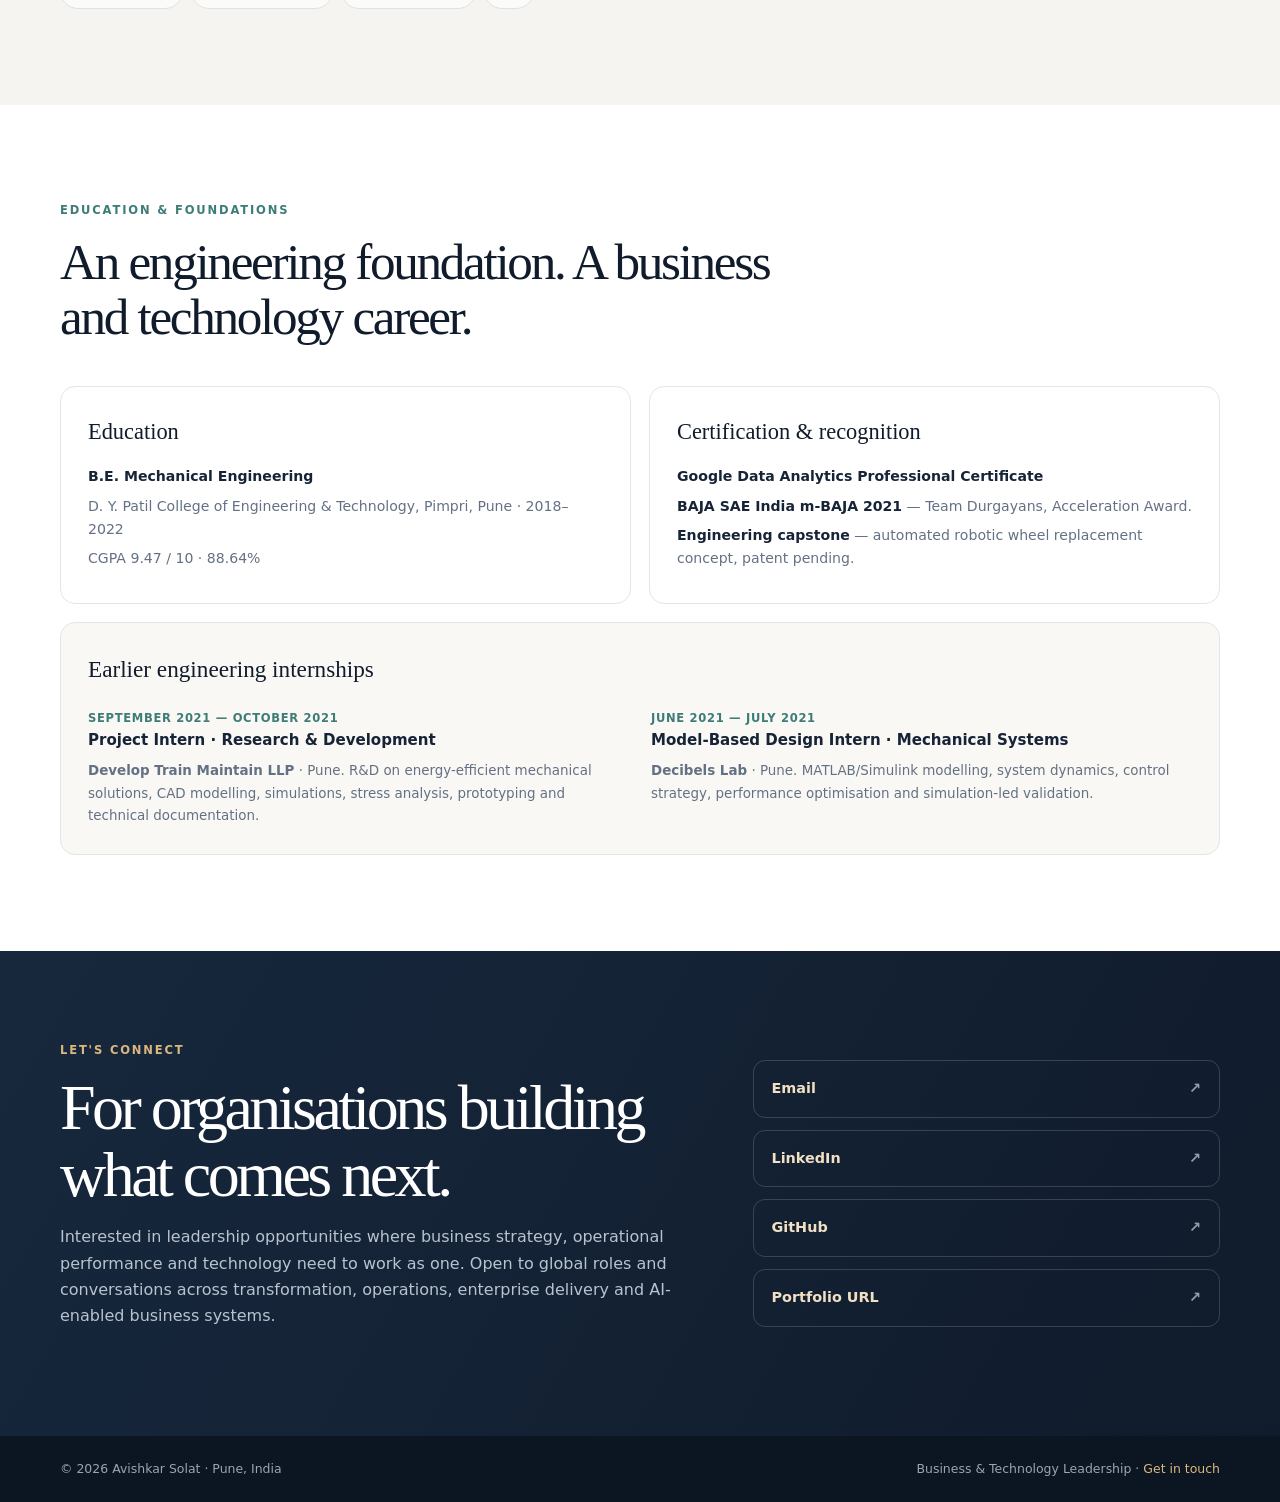
==== commit d5476564: "Add files via upload" ====
--- a/index.html
+++ b/index.html
@@ -1,667 +1,626 @@
-<!DOCTYPE html>
-<html lang="en" data-theme="dark">
-<head>
-<meta charset="UTF-8" />
-<meta name="viewport" content="width=device-width, initial-scale=1.0" />
-<title>Avishkar Solat — Operations, Analytics & Applied AI Systems</title>
-<meta name="description" content="Avishkar Solat builds the systems businesses run on. Global analytics delivery at NielsenIQ and hands-on AI automation. Cut manual processing 70%." />
-<meta name="theme-color" content="#0b0b0d" />
-<meta property="og:title" content="Avishkar Solat — Operations, Analytics & Applied AI Systems" />
-<meta property="og:description" content="I build the systems businesses run on. 100% on-time delivery at NielsenIQ. 70% manual work eliminated through automation." />
-<meta property="og:type" content="profile" />
-<link rel="preconnect" href="https://fonts.googleapis.com" />
-<link rel="preconnect" href="https://fonts.gstatic.com" crossorigin />
-<link href="https://fonts.googleapis.com/css2?family=Fraunces:opsz,wght@9..144,300;9..144,400;9..144,500;9..144,600&family=Inter:wght@300;400;500;600;700&family=JetBrains+Mono:wght@400;500&display=swap" rel="stylesheet" />
-<style>
-/* ============ TOKENS ============ */
-:root{
-  --bg:#0b0b0d; --bg-2:#111114; --surface:#141417; --surface-2:#1a1a1f;
-  --line:rgba(255,255,255,.09); --line-2:rgba(255,255,255,.16);
-  --ink:#f4f1ea; --ink-2:#a8a49c; --ink-3:#6e6a63;
-  --gold:#c9a961; --gold-2:#e0c485; --teal:#4a9d9c; --warm:#d97757;
-  --serif:'Fraunces',Georgia,serif; --sans:'Inter',system-ui,sans-serif; --mono:'JetBrains Mono',monospace;
-  --gutter:clamp(1.25rem,5vw,4rem);
-  --wide:min(1280px,100% - var(--gutter)*2);
-  --mid:min(920px,100% - var(--gutter)*2);
-  --ease:cubic-bezier(.22,1,.36,1);
-  --sect:clamp(6rem,14vh,11rem);
-}
-[data-theme="light"]{
-  --bg:#faf8f4; --bg-2:#f3efe8; --surface:#fffefb; --surface-2:#f6f2ea;
-  --line:rgba(20,18,15,.10); --line-2:rgba(20,18,15,.20);
-  --ink:#16150f; --ink-2:#565148; --ink-3:#8a8479;
-  --gold:#8a6d2a; --gold-2:#6d5520; --teal:#2c6b6a; --warm:#b4512f;
-}
-*,*::before,*::after{box-sizing:border-box}
-html{scroll-behavior:smooth;-webkit-text-size-adjust:100%}
-body{
-  margin:0;background:var(--bg);color:var(--ink);
-  font-family:var(--sans);font-size:clamp(1rem,.96rem+.2vw,1.075rem);
-  line-height:1.65;font-weight:300;letter-spacing:.008em;
-  overflow-x:hidden;-webkit-font-smoothing:antialiased;
-  transition:background .5s var(--ease),color .5s var(--ease);
-}
-img,svg{display:block;max-width:100%}
-a{color:inherit;text-decoration:none}
-button{font:inherit;color:inherit;background:none;border:none;cursor:pointer}
-::selection{background:var(--gold);color:#0b0b0d}
-
-/* ============ ATMOSPHERE ============ */
-.aura{position:fixed;inset:0;pointer-events:none;z-index:0}
-.aura::before,.aura::after{content:"";position:absolute;border-radius:50%;filter:blur(120px);opacity:.5}
-.aura::before{width:52vw;height:52vw;top:-18vw;left:-12vw;background:radial-gradient(circle,rgba(201,169,97,.20),transparent 68%)}
-.aura::after{width:44vw;height:44vw;bottom:-16vw;right:-10vw;background:radial-gradient(circle,rgba(74,157,156,.16),transparent 68%)}
-.grain{position:fixed;inset:0;pointer-events:none;z-index:1;opacity:.035;mix-blend-mode:overlay;
-  background-image:url("data:image/svg+xml,%3Csvg xmlns='http://www.w3.org/2000/svg' width='200' height='200'%3E%3Cfilter id='n'%3E%3CfeTurbulence type='fractalNoise' baseFrequency='.85' numOctaves='3'/%3E%3C/filter%3E%3Crect width='200' height='200' filter='url(%23n)'/%3E%3C/svg%3E")}
-.glow{position:fixed;width:520px;height:520px;border-radius:50%;pointer-events:none;z-index:2;
-  background:radial-gradient(circle,rgba(201,169,97,.09),transparent 62%);
-  transform:translate(-50%,-50%);transition:opacity .5s;opacity:0}
-@media(hover:hover) and (min-width:900px){.glow{opacity:1}}
-
-/* ============ PROGRESS ============ */
-.bar{position:fixed;top:0;left:0;height:2px;width:0;z-index:100;
-  background:linear-gradient(90deg,var(--gold),var(--warm),var(--teal))}
-
-/* ============ SHELL ============ */
-.wrap{width:var(--wide);margin-inline:auto;position:relative;z-index:3}
-.narrow{width:var(--mid);margin-inline:auto}
-section{padding-block:var(--sect);position:relative;z-index:3}
-
-/* ============ NAV ============ */
-header{position:sticky;top:0;z-index:50;backdrop-filter:blur(20px) saturate(1.6);
-  background:color-mix(in srgb,var(--bg) 72%,transparent);
-  border-bottom:1px solid transparent;transition:border-color .4s,background .4s}
-header.stuck{border-bottom-color:var(--line)}
-nav{display:flex;align-items:center;justify-content:space-between;gap:1.5rem;padding-block:1.15rem}
-.mark{display:flex;align-items:center;gap:.7rem;font-family:var(--serif);font-size:1.05rem;font-weight:500;letter-spacing:-.01em}
-.mark i{width:9px;height:9px;border-radius:50%;background:var(--gold);
-  box-shadow:0 0 0 0 rgba(201,169,97,.6);animation:ping 2.8s infinite}
-@keyframes ping{0%{box-shadow:0 0 0 0 rgba(201,169,97,.55)}70%{box-shadow:0 0 0 12px rgba(201,169,97,0)}100%{box-shadow:0 0 0 0 rgba(201,169,97,0)}}
-.menu{display:flex;gap:2rem;align-items:center}
-.menu a{font-size:.815rem;letter-spacing:.1em;text-transform:uppercase;color:var(--ink-2);
-  font-weight:400;position:relative;padding-block:.3rem;transition:color .35s}
-.menu a::after{content:"";position:absolute;left:0;bottom:0;height:1px;width:0;background:var(--gold);transition:width .45s var(--ease)}
-.menu a:hover{color:var(--ink)}.menu a:hover::after{width:100%}
-.navtools{display:flex;gap:.6rem;align-items:center}
-.icon{width:40px;height:40px;border:1px solid var(--line);border-radius:50%;display:grid;place-items:center;
-  color:var(--ink-2);transition:.35s var(--ease)}
-.icon:hover{border-color:var(--gold);color:var(--gold);transform:rotate(18deg)}
-@media(max-width:860px){.menu{display:none}}
-
-/* ============ REVEAL ============ */
-.rv{opacity:0;transform:translateY(30px);transition:opacity .95s var(--ease),transform .95s var(--ease)}
-.rv.in{opacity:1;transform:none}
-.rv[data-d="1"]{transition-delay:.09s}.rv[data-d="2"]{transition-delay:.18s}
-.rv[data-d="3"]{transition-delay:.27s}.rv[data-d="4"]{transition-delay:.36s}
-.rv[data-d="5"]{transition-delay:.45s}.rv[data-d="6"]{transition-delay:.54s}
-
-/* ============ TYPE ============ */
-.kicker{font-family:var(--mono);font-size:.72rem;letter-spacing:.24em;text-transform:uppercase;
-  color:var(--gold);display:flex;align-items:center;gap:.85rem;margin-bottom:1.6rem;font-weight:500}
-.kicker::before{content:"";width:38px;height:1px;background:var(--gold);opacity:.6}
-h1{font-family:var(--serif);font-weight:300;font-size:clamp(2.9rem,8.2vw,7.2rem);
-  line-height:.95;letter-spacing:-.035em;margin:0}
-h2{font-family:var(--serif);font-weight:300;font-size:clamp(2.1rem,4.6vw,3.9rem);
-  line-height:1.06;letter-spacing:-.03em;margin:0 0 1.4rem}
-h3{font-family:var(--serif);font-weight:400;font-size:clamp(1.3rem,2vw,1.65rem);
-  line-height:1.24;letter-spacing:-.018em;margin:0}
-.lede{font-size:clamp(1.08rem,1.5vw,1.32rem);color:var(--ink-2);line-height:1.72;max-width:60ch;font-weight:300}
-em.hl{font-style:normal;color:var(--ink);font-weight:400;
-  background:linear-gradient(transparent 66%,rgba(201,169,97,.26) 0);padding-inline:.1em}
-
-/* ============ HERO ============ */
-.hero{min-height:100svh;display:flex;align-items:center;padding-block:8rem 6rem}
-.status{display:inline-flex;align-items:center;gap:.65rem;padding:.5rem 1.05rem;
-  border:1px solid var(--line-2);border-radius:100px;font-size:.78rem;letter-spacing:.06em;
-  color:var(--ink-2);margin-bottom:2.4rem;background:color-mix(in srgb,var(--surface) 60%,transparent)}
-.status b{width:7px;height:7px;border-radius:50%;background:#5ec27a;animation:ping 2.4s infinite}
-h1 .ln{display:block;overflow:hidden}
-h1 .ln>span{display:block;transform:translateY(105%);transition:transform 1.15s var(--ease)}
-.hero.lit h1 .ln>span{transform:none}
-h1 .ln:nth-child(2)>span{transition-delay:.11s}
-h1 .ln:nth-child(3)>span{transition-delay:.22s}
-h1 .it{font-style:italic;color:var(--gold)}
-.hero-sub{margin:2.4rem 0 0;max-width:52ch}
-.cta-row{display:flex;flex-wrap:wrap;gap:1rem;margin-top:3rem}
-.btn{position:relative;display:inline-flex;align-items:center;gap:.8rem;padding:1.05rem 2rem;
-  border-radius:100px;font-size:.9rem;font-weight:500;letter-spacing:.02em;
-  border:1px solid var(--line-2);overflow:hidden;transition:.5s var(--ease);will-change:transform}
-.btn span{position:relative;z-index:2}
-.btn svg{position:relative;z-index:2;width:16px;height:16px;transition:transform .5s var(--ease)}
-.btn::before{content:"";position:absolute;inset:0;background:var(--gold);
-  transform:translateY(101%);transition:transform .55s var(--ease);z-index:1}
-.btn:hover::before{transform:none}
-.btn:hover{border-color:var(--gold);color:#0b0b0d}
-.btn:hover svg{transform:translateX(5px)}
-.btn.solid{background:var(--gold);color:#0b0b0d;border-color:var(--gold)}
-.btn.solid::before{background:var(--ink)}
-.btn.solid:hover{color:var(--bg)}
-.micro{font-size:.78rem;color:var(--ink-3);margin-top:1.1rem;letter-spacing:.02em}
-
-/* ============ STATS ============ */
-.stats{display:grid;grid-template-columns:repeat(4,1fr);gap:1px;margin-top:5.5rem;
-  background:var(--line);border-block:1px solid var(--line)}
-.stat{background:var(--bg);padding:2.2rem 1.5rem 2rem}
-.stat .n{font-family:var(--serif);font-size:clamp(2rem,3.6vw,3.1rem);line-height:1;
-  font-weight:300;letter-spacing:-.03em;color:var(--ink)}
-.stat .n .u{color:var(--gold);font-size:.55em;vertical-align:super;margin-left:.06em}
-.stat .l{font-size:.775rem;color:var(--ink-3);margin-top:.85rem;letter-spacing:.055em;
-  text-transform:uppercase;line-height:1.5}
-@media(max-width:820px){.stats{grid-template-columns:repeat(2,1fr)}}
-
-/* ============ MARQUEE ============ */
-.strip{border-block:1px solid var(--line);padding-block:1.6rem;overflow:hidden;
-  background:color-mix(in srgb,var(--surface) 40%,transparent);position:relative;z-index:3}
-.strip::before,.strip::after{content:"";position:absolute;top:0;bottom:0;width:14%;z-index:2;pointer-events:none}
-.strip::before{left:0;background:linear-gradient(90deg,var(--bg),transparent)}
-.strip::after{right:0;background:linear-gradient(-90deg,var(--bg),transparent)}
-.track{display:flex;gap:3.5rem;width:max-content;animation:slide 34s linear infinite}
-.strip:hover .track{animation-play-state:paused}
-@keyframes slide{to{transform:translateX(-50%)}}
-.track span{font-family:var(--mono);font-size:.83rem;letter-spacing:.14em;
-  text-transform:uppercase;color:var(--ink-3);white-space:nowrap;display:flex;align-items:center;gap:3.5rem}
-.track span::after{content:"◆";color:var(--gold);font-size:.5rem;opacity:.7}
-
-/* ============ SECTION HEAD ============ */
-.shead{display:grid;grid-template-columns:1fr 1fr;gap:4rem;align-items:end;margin-bottom:5rem}
-@media(max-width:900px){.shead{grid-template-columns:1fr;gap:1.6rem;margin-bottom:3.5rem}}
-
-/* ============ OUTCOME CARDS ============ */
-.cards{display:grid;grid-template-columns:repeat(3,1fr);gap:1.5rem}
-@media(max-width:980px){.cards{grid-template-columns:1fr}}
-.card{position:relative;padding:2.6rem 2.2rem;border:1px solid var(--line);border-radius:20px;
-  background:color-mix(in srgb,var(--surface) 62%,transparent);overflow:hidden;
-  transition:.6s var(--ease)}
-.card::before{content:"";position:absolute;inset:0;opacity:0;transition:opacity .6s;
-  background:radial-gradient(600px circle at var(--mx,50%) var(--my,50%),rgba(201,169,97,.10),transparent 42%)}
-.card:hover{transform:translateY(-7px);border-color:var(--line-2)}
-.card:hover::before{opacity:1}
-.card .big{font-family:var(--serif);font-size:3.4rem;line-height:1;font-weight:300;
-  color:var(--gold);letter-spacing:-.035em;margin-bottom:1.4rem}
-.card p{color:var(--ink-2);font-size:.965rem;margin:.9rem 0 0;line-height:1.7}
-
-/* ============ TIMELINE ============ */
-.tl{position:relative;padding-left:2.6rem}
-.tl::before{content:"";position:absolute;left:7px;top:.6rem;bottom:.6rem;width:1px;
-  background:linear-gradient(var(--gold),var(--line) 22%,var(--line) 78%,transparent)}
-.job{position:relative;padding-bottom:3.6rem}
-.job:last-child{padding-bottom:0}
-.job::before{content:"";position:absolute;left:-2.6rem;top:.55rem;width:15px;height:15px;
-  border-radius:50%;background:var(--bg);border:1px solid var(--line-2);transition:.45s var(--ease)}
-.job.now::before{background:var(--gold);border-color:var(--gold);box-shadow:0 0 0 5px rgba(201,169,97,.14)}
-.job:hover::before{border-color:var(--gold);transform:scale(1.22)}
-.jmeta{display:flex;flex-wrap:wrap;gap:.7rem;align-items:center;margin-bottom:.6rem}
-.jdate{font-family:var(--mono);font-size:.75rem;letter-spacing:.1em;color:var(--ink-3)}
-.pill{font-size:.66rem;letter-spacing:.13em;text-transform:uppercase;padding:.24rem .65rem;
-  border-radius:100px;border:1px solid var(--gold);color:var(--gold);font-weight:500}
-.jorg{color:var(--gold);font-size:.94rem;margin:.35rem 0 1rem;font-weight:400}
-.job ul{list-style:none;padding:0;margin:0;display:grid;gap:.72rem}
-.job li{position:relative;padding-left:1.35rem;color:var(--ink-2);font-size:.95rem;line-height:1.68}
-.job li::before{content:"";position:absolute;left:0;top:.68em;width:5px;height:1px;background:var(--gold);opacity:.75}
-@media(max-width:640px){.tl{padding-left:1.9rem}.job::before{left:-1.9rem}}
-
-/* ============ PROJECTS ============ */
-.proj{display:grid;gap:1.5rem;grid-template-columns:repeat(3,1fr)}
-@media(max-width:980px){.proj{grid-template-columns:1fr}}
-.pc{display:flex;flex-direction:column;padding:2.3rem 2rem;border:1px solid var(--line);
-  border-radius:20px;background:color-mix(in srgb,var(--surface) 55%,transparent);
-  transition:.55s var(--ease);position:relative;overflow:hidden}
-.pc::after{content:"";position:absolute;left:0;right:0;bottom:0;height:2px;
-  background:linear-gradient(90deg,var(--gold),var(--warm));transform:scaleX(0);
-  transform-origin:left;transition:transform .6s var(--ease)}
-.pc:hover{transform:translateY(-7px);border-color:var(--line-2)}
-.pc:hover::after{transform:none}
-.ptag{font-family:var(--mono);font-size:.68rem;letter-spacing:.16em;text-transform:uppercase;
-  color:var(--teal);margin-bottom:1.2rem;font-weight:500}
-.pc p{color:var(--ink-2);font-size:.94rem;margin:1rem 0 1.6rem;line-height:1.7;flex:1}
-.plink{display:inline-flex;align-items:center;gap:.5rem;font-size:.85rem;color:var(--gold);
-  font-weight:500;transition:gap .4s var(--ease)}
-.plink:hover{gap:.9rem}
-
-/* ============ APPROACH ============ */
-.appr{display:grid;grid-template-columns:repeat(2,1fr);gap:1px;background:var(--line);
-  border:1px solid var(--line);border-radius:20px;overflow:hidden}
-@media(max-width:820px){.appr{grid-template-columns:1fr}}
-.ai{background:var(--bg);padding:2.6rem 2.2rem;transition:background .5s}
-.ai:hover{background:var(--surface)}
-.ai .num{font-family:var(--mono);font-size:.75rem;color:var(--gold);letter-spacing:.14em;margin-bottom:1.1rem}
-.ai p{color:var(--ink-2);font-size:.95rem;margin:.85rem 0 0;line-height:1.7}
-
-/* ============ CTA ============ */
-.close{text-align:center;padding-block:var(--sect)}
-.close h2{max-width:18ch;margin-inline:auto}
-.close .lede{margin-inline:auto;text-align:center}
-.reasons{display:flex;flex-wrap:wrap;justify-content:center;gap:.7rem;margin-top:2.6rem}
-.reason{font-size:.8rem;color:var(--ink-2);border:1px solid var(--line);
-  padding:.5rem 1.05rem;border-radius:100px;background:color-mix(in srgb,var(--surface) 50%,transparent)}
-.reason b{color:var(--gold);font-weight:500}
-
-/* ============ FOOTER ============ */
-footer{border-top:1px solid var(--line);padding-block:3.5rem;position:relative;z-index:3}
-.fgrid{display:flex;flex-wrap:wrap;gap:2rem;justify-content:space-between;align-items:center}
-.fsoc{display:flex;gap:1.6rem}
-.fsoc a{font-size:.85rem;color:var(--ink-2);transition:color .35s;position:relative}
-.fsoc a:hover{color:var(--gold)}
-.fnote{font-size:.78rem;color:var(--ink-3)}
-.up{position:fixed;right:1.6rem;bottom:1.6rem;width:46px;height:46px;border-radius:50%;
-  border:1px solid var(--line-2);background:color-mix(in srgb,var(--bg) 88%,transparent);
-  backdrop-filter:blur(10px);display:grid;place-items:center;z-index:40;
-  opacity:0;pointer-events:none;transition:.45s var(--ease)}
-.up.on{opacity:1;pointer-events:auto}
-.up:hover{border-color:var(--gold);color:var(--gold);transform:translateY(-4px)}
-
-@media(prefers-reduced-motion:reduce){
-  *,*::before,*::after{animation-duration:.01ms!important;animation-iteration-count:1!important;
-    transition-duration:.01ms!important;scroll-behavior:auto!important}
-  .rv{opacity:1;transform:none}
-  h1 .ln>span{transform:none}
-}
-</style>
-</head>
-<body>
-<div class="aura"></div><div class="grain"></div><div class="glow" id="glow"></div>
-<div class="bar" id="bar"></div>
-
-<header id="hd">
-  <nav class="wrap">
-    <a href="#top" class="mark"><i></i> Avishkar Solat</a>
-    <div class="menu">
-      <a href="#work">Work</a>
-      <a href="#path">Path</a>
-      <a href="#built">Built</a>
-      <a href="#how">Approach</a>
-      <a href="#talk">Contact</a>
-    </div>
-    <div class="navtools">
-      <button class="icon" id="theme" aria-label="Toggle theme">
-        <svg width="17" height="17" viewBox="0 0 24 24" fill="none" stroke="currentColor" stroke-width="1.6"><path d="M12 3a9 9 0 109 9 7 7 0 01-9-9z"/></svg>
-      </button>
-    </div>
-  </nav>
-</header>
-
-<main id="top">
-
-<!-- HERO -->
-<section class="hero wrap" id="hero">
-  <div style="width:100%">
-    <div class="status rv"><b></b> Open to senior analytics, operations & AI enablement roles</div>
-    <h1>
-      <span class="ln"><span>I build the</span></span>
-      <span class="ln"><span><em class="it">systems</em> businesses</span></span>
-      <span class="ln"><span>actually run on.</span></span>
-    </h1>
-    <p class="lede hero-sub rv" data-d="3">
-      Turning messy operational reality into <em class="hl">measured outcomes</em> — global retail analytics
-      at NielsenIQ, then rebuilding an entire business on automation and applied AI. I don't ship slideware. I ship
-      the thing, then I measure what changed.
-    </p>
-    <div class="cta-row rv" data-d="4">
-      <a href="#work" class="btn solid">
-        <span>See what 70% less manual work looks like</span>
-        <svg viewBox="0 0 24 24" fill="none" stroke="currentColor" stroke-width="2"><path d="M5 12h14M13 6l6 6-6 6"/></svg>
-      </a>
-      <a href="mailto:avishkar.solat@myself.com?subject=Role%20discussion" class="btn">
-        <span>Start a conversation</span>
-        <svg viewBox="0 0 24 24" fill="none" stroke="currentColor" stroke-width="2"><path d="M4 6h16v12H4z"/><path d="m4 7 8 6 8-6"/></svg>
-      </a>
-    </div>
-    <p class="micro rv" data-d="5">Usually replies within a day · Pune, India · Remote-ready across APAC, EMEA & partial US overlap</p>
-
-    <div class="stats rv" data-d="6">
-      <div class="stat"><div class="n"><span data-n="70">0</span><span class="u">%</span></div><div class="l">Manual processing eliminated</div></div>
-      <div class="stat"><div class="n"><span data-n="100">0</span><span class="u">%</span></div><div class="l">On-time delivery at NielsenIQ</div></div>
-      <div class="stat"><div class="n"><span data-n="95">0</span><span class="u">%</span></div><div class="l">Client satisfaction sustained</div></div>
-      <div class="stat"><div class="n"><span data-n="3">0</span></div><div class="l">Continents of client delivery</div></div>
-    </div>
-  </div>
-</section>
-
-<!-- MARQUEE -->
-<div class="strip">
-  <div class="track">
-    <span>Power BI</span><span>SQL</span><span>Python</span><span>RAG Pipelines</span><span>Ollama</span>
-    <span>LM Studio</span><span>MCP</span><span>Linux / Nginx</span><span>Node.js</span><span>SQLite</span>
-    <span>Process Automation</span><span>KPI Governance</span>
-    <span>Power BI</span><span>SQL</span><span>Python</span><span>RAG Pipelines</span><span>Ollama</span>
-    <span>LM Studio</span><span>MCP</span><span>Linux / Nginx</span><span>Node.js</span><span>SQLite</span>
-    <span>Process Automation</span><span>KPI Governance</span>
-  </div>
-</div>
-
-<!-- WORK -->
-<section id="work" class="wrap">
-  <div class="shead">
-    <div class="rv">
-      <div class="kicker">The work</div>
-      <h2>Three problems.<br>Three measurable answers.</h2>
-    </div>
-    <p class="lede rv" data-d="1">
-      Every number here has a system behind it that someone still uses today. That is the only
-      standard I hold work to.
-    </p>
-  </div>
-
-  <div class="cards">
-    <article class="card rv">
-      <div class="big">70<span style="font-size:.5em">%</span></div>
-      <h3>Manual work, removed</h3>
-      <p>Billing and inventory ran on paper and memory. I instrumented a baseline first, automated the
-      highest-cost processes, then measured the delta rather than asserting it. Month-end went from a
-      scramble to audit-ready.</p>
-    </article>
-    <article class="card rv" data-d="1">
-      <div class="big">100<span style="font-size:.5em">%</span></div>
-      <h3>Delivery that never slipped</h3>
-      <p>Multi-market retail analytics for international FMCG accounts across North America, Europe and
-      APAC. Concurrent multi-million-dollar contracts, sustained 95% CSAT, and a full cloud migration
-      with zero client escalations.</p>
-    </article>
-    <article class="card rv" data-d="2">
-      <div class="big">0</div>
-      <h3>Cloud dependency for private data</h3>
-      <p>Built a retrieval system over internal documents running entirely on local models — a deliberate
-      cost, privacy and latency trade-off against hosted APIs. Staff query SOPs and vendor terms in plain
-      language; nothing leaves the building.</p>
-    </article>
-  </div>
-</section>
-
-<!-- PATH -->
-<section id="path" class="wrap">
-  <div class="shead">
-    <div class="rv">
-      <div class="kicker">The path</div>
-      <h2>From engineering rigour to operating systems.</h2>
-    </div>
-    <p class="lede rv" data-d="1">
-      Mechanical engineering taught me to model before building. Analytics taught me that the
-      hardest part is agreeing what the number means. Operations taught me that neither matters
-      unless someone actually uses it.
-    </p>
-  </div>
-
-  <div class="narrow" style="margin-inline:0">
-  <div class="tl">
-    <div class="job now rv">
-      <div class="jmeta"><span class="jdate">APR 2026 — PRESENT</span><span class="pill">Current</span></div>
-      <h3>Business Operations Manager</h3>
-      <div class="jorg">Sujata Fashions · Pune</div>
-      <ul>
-        <li>Promoted to own business operations end to end — production, inventory, billing, vendor coordination and planning.</li>
-        <li>Own vendor negotiation and production scheduling with full P&amp;L visibility and no external team dependency.</li>
-        <li>Authored the SOPs, process maps and operational checklists the business now runs on.</li>
-        <li>Continue to own and extend the automation and AI systems built in the prior role.</li>
-      </ul>
-    </div>
-
-    <div class="job rv" data-d="1">
-      <div class="jmeta"><span class="jdate">AUG 2024 — MAR 2026</span></div>
-      <h3>Operations Analyst &amp; AI Systems Lead</h3>
-      <div class="jorg">Sujata Fashions · Pune</div>
-      <ul>
-        <li>Designed and deployed automated billing and inventory workflows, cutting manual processing time by 70%.</li>
-        <li>Built a RAG pipeline over internal documents with locally hosted LLMs (Ollama, LM Studio) and MCP-connected tooling.</li>
-        <li>Built and maintained the business website and operational workflows on a self-managed Linux stack.</li>
-        <li>Designed the reporting layer — inventory turns, throughput, vendor performance, margin by line.</li>
-      </ul>
-    </div>
-
-    <div class="job rv" data-d="2">
-      <div class="jmeta"><span class="jdate">FEB 2022 — AUG 2024</span></div>
-      <h3>International Customer Success &amp; Analytics Analyst</h3>
-      <div class="jorg">NielsenIQ (NIQ) · Pune</div>
-      <ul>
-        <li>Owned analytics delivery for international FMCG accounts across North America, Europe and APAC.</li>
-        <li>Built executive Power BI dashboards used directly in QBRs by brand and category leadership.</li>
-        <li>Defined and governed KPI definitions with clients, ending recurring metric disputes that delayed sign-off.</li>
-        <li>Sustained 100% on-time delivery and 95% CSAT on multi-million-dollar annual contracts.</li>
-        <li>Managed client communication through a full Google Cloud migration with zero escalations to senior management.</li>
-      </ul>
-    </div>
-
-    <div class="job rv" data-d="3">
-      <div class="jmeta"><span class="jdate">2021</span></div>
-      <h3>Engineering Internships</h3>
-      <div class="jorg">Develop Train Maintain LLP · Decibels Lab</div>
-      <ul>
-        <li>Built and validated mathematical models of mechanical systems in MATLAB/Simulink.</li>
-        <li>R&amp;D support for energy-efficient solutions; CAD modelling and technical documentation.</li>
-      </ul>
-    </div>
-
-    <div class="job rv" data-d="4">
-      <div class="jmeta"><span class="jdate">SEP 2018 — JUN 2021</span></div>
-      <h3>Executive Assistant <span style="color:var(--ink-3);font-size:.75em">— concurrent with studies</span></h3>
-      <div class="jorg">Sujata Fashions · Pune</div>
-      <ul>
-        <li>Supported management reporting and inter-departmental coordination while completing a full-time B.E. programme.</li>
-      </ul>
-    </div>
-  </div>
-  </div>
-</section>
-
-<!-- BUILT -->
-<section id="built" class="wrap">
-  <div class="shead">
-    <div class="rv">
-      <div class="kicker">Built, not described</div>
-      <h2>Things you can actually open.</h2>
-    </div>
-    <p class="lede rv" data-d="1">
-      Claims are cheap. These are public, and the code is there to read.
-    </p>
-  </div>
-
-  <div class="proj">
-    <article class="pc rv">
-      <div class="ptag">Automation · Live system</div>
-      <h3>Billing &amp; inventory automation</h3>
-      <p>The system behind the 70% figure. Scripted validation and reporting over a SQLite store,
-      replacing a manual paper process and eliminating a recurring class of transcription errors.</p>
-      <a class="plink" href="https://github.com/ccoolavi/tailoring-bill-book" target="_blank" rel="noopener">
-        View repository
-        <svg width="14" height="14" viewBox="0 0 24 24" fill="none" stroke="currentColor" stroke-width="2"><path d="M7 17 17 7M9 7h8v8"/></svg>
-      </a>
-    </article>
-
-    <article class="pc rv" data-d="1">
-      <div class="ptag">Applied AI · Local-first</div>
-      <h3>Internal retrieval assistant</h3>
-      <p>RAG over SOPs, vendor terms and product specifications, running on local models with MCP-connected
-      tooling. Knowledge that lived in individual heads became queryable in plain language.</p>
-      <a class="plink" href="https://github.com/ccoolavi" target="_blank" rel="noopener">
-        Explore GitHub
-        <svg width="14" height="14" viewBox="0 0 24 24" fill="none" stroke="currentColor" stroke-width="2"><path d="M7 17 17 7M9 7h8v8"/></svg>
-      </a>
-    </article>
-
-    <article class="pc rv" data-d="2">
-      <div class="ptag">Engineering · Patent-pending</div>
-      <h3>Robotic wheel replacement</h3>
-      <p>Final-year capstone: an automated mechanical handling concept designed to cut manual intervention
-      and turnaround time. Mechanism design, functional reasoning and full technical documentation.</p>
-      <a class="plink" href="#talk">
-        Ask me about it
-        <svg width="14" height="14" viewBox="0 0 24 24" fill="none" stroke="currentColor" stroke-width="2"><path d="M5 12h14M13 6l6 6-6 6"/></svg>
-      </a>
-    </article>
-  </div>
-</section>
-
-<!-- APPROACH -->
-<section id="how" class="wrap">
-  <div class="shead">
-    <div class="rv">
-      <div class="kicker">How I work</div>
-      <h2>Four habits that survive contact with reality.</h2>
-    </div>
-    <p class="lede rv" data-d="1">
-      I use AI tools heavily and I'm precise about where they help and where they don't.
-      That distinction is the job.
-    </p>
-  </div>
-
-  <div class="appr rv">
-    <div class="ai">
-      <div class="num">01</div>
-      <h3>Baseline before building</h3>
-      <p>A number you didn't measure before the change isn't an outcome, it's a story. I instrument
-      first so the delta is defensible when someone senior pushes back on it.</p>
-    </div>
-    <div class="ai">
-      <div class="num">02</div>
-      <h3>Adoption is the only metric</h3>
-      <p>A system nobody uses is a hobby. I train, document, and iterate against real objections
-      from non-technical staff until the thing is genuinely in daily use.</p>
-    </div>
-    <div class="ai">
-      <div class="num">03</div>
-      <h3>Verify what the model says</h3>
-      <p>I build with AI daily. I also know exactly where it produces confident nonsense — and I design
-      the verification step before I trust the output on anything workflow-critical.</p>
-    </div>
-    <div class="ai">
-      <div class="num">04</div>
-      <h3>Translate in both directions</h3>
-      <p>Most delivery failures are definitional, not technical. Years of sitting between clients,
-      delivery teams and engineering taught me to fix the disagreement before writing the query.</p>
-    </div>
-  </div>
-</section>
-
-<!-- CLOSE -->
-<section id="talk" class="close wrap">
-  <div class="rv">
-    <div class="kicker" style="justify-content:center">Let's talk</div>
-    <h2>If you're hiring for the gap between <em class="it">data</em> and <em class="it">done</em> — that's my job.</h2>
-    <p class="lede">
-      I'm looking for senior analytics, operations, or AI enablement work where ownership is real
-      and the outcome is measurable. If that's the role you're filling, I'd like to hear about it.
-    </p>
-    <div class="cta-row" style="justify-content:center">
-      <a href="mailto:avishkar.solat@myself.com?subject=Role%20discussion&body=Hi%20Avishkar%2C%0A%0AI'd%20like%20to%20talk%20about%20a%20role." class="btn solid">
-        <span>Email me directly</span>
-        <svg viewBox="0 0 24 24" fill="none" stroke="currentColor" stroke-width="2"><path d="M5 12h14M13 6l6 6-6 6"/></svg>
-      </a>
-      <a href="./resume.pdf" class="btn" download>
-        <span>Download résumé</span>
-        <svg viewBox="0 0 24 24" fill="none" stroke="currentColor" stroke-width="2"><path d="M12 4v12M7 12l5 5 5-5M5 20h14"/></svg>
-      </a>
-    </div>
-    <div class="reasons">
-      <span class="reason"><b>B.E.</b> Mechanical · CGPA 9.47/10</span>
-      <span class="reason"><b>Google</b> Data Analytics Certified</span>
-      <span class="reason"><b>Remote</b>-ready, IST based</span>
-    </div>
-  </div>
-</section>
-
-</main>
-
-<footer>
-  <div class="wrap fgrid">
-    <div>
-      <div class="mark" style="margin-bottom:.5rem"><i></i> Avishkar Solat</div>
-      <div class="fnote">Operations · Analytics · Applied AI Systems — Pune, India</div>
-    </div>
-    <div class="fsoc">
-      <a href="mailto:avishkar.solat@myself.com">Email</a>
-      <a href="https://linkedin.com/in/ccoolavi" target="_blank" rel="noopener">LinkedIn</a>
-      <a href="https://github.com/ccoolavi" target="_blank" rel="noopener">GitHub</a>
-    </div>
-  </div>
-</footer>
-
-<button class="up" id="up" aria-label="Back to top">
-  <svg width="17" height="17" viewBox="0 0 24 24" fill="none" stroke="currentColor" stroke-width="2"><path d="M12 19V5M5 12l7-7 7 7"/></svg>
-</button>
-
-<script>
-(function(){
-  var rm = window.matchMedia('(prefers-reduced-motion: reduce)').matches;
-
-  /* theme */
-  var t = document.getElementById('theme'), root = document.documentElement;
-  try{ var s = localStorage.getItem('theme'); if(s) root.setAttribute('data-theme', s); }catch(e){}
-  t.addEventListener('click', function(){
-    var n = root.getAttribute('data-theme') === 'dark' ? 'light' : 'dark';
-    root.setAttribute('data-theme', n);
-    try{ localStorage.setItem('theme', n); }catch(e){}
-  });
-
-  /* hero lines */
-  requestAnimationFrame(function(){
-    setTimeout(function(){ document.getElementById('hero').classList.add('lit'); }, 90);
-  });
-
-  /* reveal */
-  var els = document.querySelectorAll('.rv');
-  if(rm){ els.forEach(function(e){ e.classList.add('in'); }); }
-  else{
-    var io = new IntersectionObserver(function(ent){
-      ent.forEach(function(x){ if(x.isIntersecting){ x.target.classList.add('in'); io.unobserve(x.target); } });
-    }, { threshold:.12, rootMargin:'0px 0px -8% 0px' });
-    els.forEach(function(e){ io.observe(e); });
-  }
-
-  /* counters */
-  var seen = false;
-  var cio = new IntersectionObserver(function(ent){
-    ent.forEach(function(x){
-      if(!x.isIntersecting || seen) return; seen = true;
-      document.querySelectorAll('[data-n]').forEach(function(el){
-        var target = +el.getAttribute('data-n'), dur = 1500, t0 = performance.now();
-        if(rm){ el.textContent = target; return; }
-        (function step(now){
-          var p = Math.min((now - t0)/dur, 1);
-          el.textContent = Math.round(target * (1 - Math.pow(1-p, 3)));
-          if(p < 1) requestAnimationFrame(step);
-        })(t0);
-      });
-    });
-  }, { threshold:.4 });
-  var st = document.querySelector('.stats'); if(st) cio.observe(st);
-
-  /* progress + header + up */
-  var bar = document.getElementById('bar'), hd = document.getElementById('hd'), up = document.getElementById('up'), tick = false;
-  function onScroll(){
-    var y = window.scrollY, h = document.body.scrollHeight - innerHeight;
-    bar.style.width = (h > 0 ? (y/h)*100 : 0) + '%';
-    hd.classList.toggle('stuck', y > 40);
-    up.classList.toggle('on', y > 700);
-    tick = false;
-  }
-  addEventListener('scroll', function(){ if(!tick){ requestAnimationFrame(onScroll); tick = true; } }, {passive:true});
-  onScroll();
-  up.addEventListener('click', function(){ scrollTo({top:0, behavior: rm ? 'auto':'smooth'}); });
-
-  /* cursor glow + card spotlight */
-  if(!rm && matchMedia('(hover:hover)').matches && innerWidth > 900){
-    var g = document.getElementById('glow'), gx=0, gy=0, cx=0, cy=0;
-    addEventListener('pointermove', function(e){ gx = e.clientX; gy = e.clientY; }, {passive:true});
-    (function loop(){ cx += (gx-cx)*.1; cy += (gy-cy)*.1; g.style.left = cx+'px'; g.style.top = cy+'px'; requestAnimationFrame(loop); })();
-    document.querySelectorAll('.card').forEach(function(c){
-      c.addEventListener('pointermove', function(e){
-        var r = c.getBoundingClientRect();
-        c.style.setProperty('--mx', (e.clientX-r.left)+'px');
-        c.style.setProperty('--my', (e.clientY-r.top)+'px');
-      });
-    });
-  }
-
-  /* magnetic buttons */
-  if(!rm && matchMedia('(hover:hover)').matches){
-    document.querySelectorAll('.btn').forEach(function(b){
-      b.addEventListener('pointermove', function(e){
-        var r = b.getBoundingClientRect();
-        b.style.transform = 'translate(' + ((e.clientX-r.left-r.width/2)*.14) + 'px,' + ((e.clientY-r.top-r.height/2)*.24) + 'px)';
-      });
-      b.addEventListener('pointerleave', function(){ b.style.transform = ''; });
-    });
-  }
-})();
-</script>
-</body>
-</html>
+<!doctype html>
+<html lang="en">
+<head>
+  <meta charset="utf-8">
+  <meta name="viewport" content="width=device-width, initial-scale=1">
+  <meta name="theme-color" content="#101b2b">
+  <meta name="description" content="Avishkar Solat — business and technology leader working across strategy, operations, enterprise delivery, analytics, engineering and applied AI systems.">
+  <meta property="og:type" content="website">
+  <meta property="og:title" content="Avishkar Solat | Business & Technology Leadership">
+  <meta property="og:description" content="Connecting business strategy, operations, data and technology to deliver measurable outcomes.">
+  <meta property="og:url" content="https://ccoolavi.github.io/Avishkar/">
+  <title>Avishkar Solat | Business & Technology Leadership</title>
+  <style>
+    :root {
+      --ink: #172437;
+      --muted: #647184;
+      --navy: #101b2b;
+      --navy-2: #17283d;
+      --paper: #f5f4f0;
+      --white: #ffffff;
+      --line: #e3e5e7;
+      --accent: #c69b5c;
+      --accent-soft: #f1e8d9;
+      --teal: #3e7c78;
+      --shadow: 0 18px 50px rgba(20, 34, 51, .09);
+      --radius: 18px;
+      --max: 1160px;
+    }
+
+    * { box-sizing: border-box; }
+    html { scroll-behavior: smooth; scroll-padding-top: 88px; }
+    body {
+      margin: 0;
+      color: var(--ink);
+      background: var(--paper);
+      font-family: Inter, ui-sans-serif, system-ui, -apple-system, BlinkMacSystemFont, "Segoe UI", sans-serif;
+      line-height: 1.65;
+      -webkit-font-smoothing: antialiased;
+    }
+    a { color: inherit; text-decoration: none; }
+    a:focus-visible, button:focus-visible { outline: 3px solid var(--accent); outline-offset: 4px; }
+    .container { width: min(var(--max), calc(100% - 48px)); margin-inline: auto; }
+    .eyebrow {
+      margin: 0 0 14px;
+      color: var(--teal);
+      font-size: .72rem;
+      font-weight: 800;
+      letter-spacing: .16em;
+      text-transform: uppercase;
+    }
+    .section { padding: 96px 0; }
+    .section-head { max-width: 720px; margin-bottom: 42px; }
+    .section-head h2 {
+      margin: 0;
+      color: var(--navy);
+      font-family: Georgia, "Times New Roman", serif;
+      font-size: clamp(2.1rem, 4vw, 3.4rem);
+      font-weight: 500;
+      letter-spacing: -.045em;
+      line-height: 1.08;
+    }
+    .section-head p:not(.eyebrow) { margin: 18px 0 0; color: var(--muted); font-size: 1.02rem; }
+
+    /* Navigation */
+    .site-header {
+      position: sticky;
+      top: 0;
+      z-index: 50;
+      background: rgba(16, 27, 43, .96);
+      border-bottom: 1px solid rgba(255,255,255,.09);
+      backdrop-filter: blur(14px);
+    }
+    .nav-wrap { min-height: 74px; display: flex; align-items: center; justify-content: space-between; gap: 24px; }
+    .brand { display: flex; align-items: center; gap: 12px; color: #fff; font-weight: 750; letter-spacing: .01em; }
+    .brand-mark {
+      width: 36px; height: 36px; display: grid; place-items: center;
+      border: 1px solid rgba(198,155,92,.7); border-radius: 50%;
+      color: var(--accent); font-family: Georgia, serif; font-size: 1rem;
+    }
+    .brand small { display: block; color: #aeb8c5; font-size: .65rem; font-weight: 600; letter-spacing: .13em; text-transform: uppercase; }
+    .nav-links { display: flex; align-items: center; gap: 27px; }
+    .nav-links a { color: #d5dce5; font-size: .84rem; font-weight: 650; transition: color .2s ease; }
+    .nav-links a:hover { color: var(--accent); }
+    .nav-links .nav-contact { padding: 10px 16px; border: 1px solid rgba(198,155,92,.65); border-radius: 999px; color: #f0d7b2; }
+    .menu-toggle { display: none; border: 1px solid rgba(255,255,255,.25); border-radius: 10px; padding: 8px 11px; background: transparent; color: #fff; font: inherit; }
+
+    /* Hero */
+    .hero {
+      position: relative;
+      overflow: hidden;
+      padding: 104px 0 82px;
+      color: #fff;
+      background:
+        radial-gradient(circle at 85% 18%, rgba(62,124,120,.22), transparent 28%),
+        radial-gradient(circle at 15% 90%, rgba(198,155,92,.13), transparent 26%),
+        linear-gradient(128deg, var(--navy) 0%, #15263b 68%, #1b3044 100%);
+    }
+    .hero::after {
+      content: ""; position: absolute; width: 470px; height: 470px; right: -180px; bottom: -300px;
+      border: 1px solid rgba(198,155,92,.18); border-radius: 50%;
+      box-shadow: 0 0 0 42px rgba(198,155,92,.025), 0 0 0 90px rgba(198,155,92,.02);
+      pointer-events: none;
+    }
+    .hero-grid { position: relative; z-index: 1; display: grid; grid-template-columns: 1.45fr .75fr; gap: 68px; align-items: center; }
+    .status {
+      display: inline-flex; align-items: center; gap: 9px; margin-bottom: 25px;
+      color: #e3c99f; font-size: .72rem; font-weight: 800; letter-spacing: .13em; text-transform: uppercase;
+    }
+    .status::before { content: ""; width: 7px; height: 7px; border-radius: 50%; background: #89b6a7; box-shadow: 0 0 0 5px rgba(137,182,167,.12); }
+    h1 {
+      max-width: 760px; margin: 0;
+      font-family: Georgia, "Times New Roman", serif;
+      font-size: clamp(3.25rem, 6.8vw, 6rem); font-weight: 500;
+      letter-spacing: -.065em; line-height: .99;
+    }
+    h1 span { color: #dfbd88; }
+    .hero-lead { max-width: 720px; margin: 26px 0 0; color: #d0d8e1; font-size: clamp(1.04rem, 1.6vw, 1.22rem); line-height: 1.8; }
+    .hero-sub { margin: 18px 0 0; color: #9eacbb; font-size: .9rem; }
+    .hero-actions { display: flex; flex-wrap: wrap; gap: 13px; margin-top: 34px; }
+    .btn {
+      display: inline-flex; align-items: center; justify-content: center; gap: 9px;
+      min-height: 48px; padding: 12px 19px; border-radius: 999px;
+      font-size: .88rem; font-weight: 800; transition: transform .2s ease, background .2s ease;
+    }
+    .btn:hover { transform: translateY(-2px); }
+    .btn-primary { background: var(--accent); color: #172437; }
+    .btn-primary:hover { background: #d8b47d; }
+    .btn-ghost { border: 1px solid rgba(255,255,255,.27); color: #f2f4f7; }
+    .btn-ghost:hover { background: rgba(255,255,255,.08); }
+    .hero-panel {
+      padding: 28px; border: 1px solid rgba(255,255,255,.14); border-radius: var(--radius);
+      background: rgba(255,255,255,.055); box-shadow: 0 24px 70px rgba(0,0,0,.12);
+    }
+    .hero-panel .panel-label { margin: 0 0 19px; color: #d9b77f; font-size: .7rem; font-weight: 850; letter-spacing: .15em; text-transform: uppercase; }
+    .pillar { padding: 15px 0; border-top: 1px solid rgba(255,255,255,.12); }
+    .pillar strong { display: block; color: #fff; font-family: Georgia, serif; font-size: 1.2rem; font-weight: 500; }
+    .pillar span { display: block; margin-top: 4px; color: #aeb9c7; font-size: .83rem; }
+
+    /* Metrics */
+    .metrics-band { position: relative; z-index: 2; margin-top: -1px; background: #fff; border-bottom: 1px solid var(--line); }
+    .metrics { display: grid; grid-template-columns: repeat(4, 1fr); }
+    .metric { padding: 28px 24px 30px; border-right: 1px solid var(--line); }
+    .metric:first-child { border-left: 1px solid var(--line); }
+    .metric strong { display: block; color: var(--navy); font-family: Georgia, serif; font-size: clamp(2.1rem, 3vw, 3rem); font-weight: 500; letter-spacing: -.05em; line-height: 1.1; }
+    .metric span { display: block; margin-top: 8px; color: var(--muted); font-size: .79rem; line-height: 1.45; }
+
+    /* Positioning */
+    .intro-grid { display: grid; grid-template-columns: .85fr 1.15fr; gap: 70px; align-items: start; }
+    .intro-statement { position: sticky; top: 112px; }
+    .intro-statement h2 { margin: 0; color: var(--navy); font-family: Georgia, serif; font-size: clamp(2.25rem, 4vw, 3.5rem); font-weight: 500; letter-spacing: -.05em; line-height: 1.1; }
+    .intro-statement p { margin: 20px 0 0; color: var(--muted); }
+    .principles { display: grid; grid-template-columns: repeat(2, 1fr); gap: 14px; }
+    .principle { min-height: 190px; padding: 23px; border: 1px solid var(--line); border-radius: 15px; background: rgba(255,255,255,.72); }
+    .principle .num { color: var(--accent); font-family: Georgia, serif; font-size: 1.45rem; }
+    .principle h3 { margin: 13px 0 8px; color: var(--navy); font-size: 1rem; }
+    .principle p { margin: 0; color: var(--muted); font-size: .88rem; }
+
+    /* Work */
+    .work-section { background: #fff; }
+    .work-grid { display: grid; grid-template-columns: repeat(2, 1fr); gap: 18px; }
+    .work-card { position: relative; padding: 30px; border: 1px solid var(--line); border-radius: var(--radius); background: #fff; transition: transform .22s ease, box-shadow .22s ease; }
+    .work-card:hover { transform: translateY(-4px); box-shadow: var(--shadow); }
+    .work-card .card-top { display: flex; justify-content: space-between; align-items: center; gap: 16px; }
+    .tag { display: inline-block; padding: 6px 10px; border-radius: 999px; background: var(--accent-soft); color: #82633a; font-size: .68rem; font-weight: 850; letter-spacing: .08em; text-transform: uppercase; }
+    .card-index { color: #b4bac1; font-family: Georgia, serif; font-size: 1.35rem; }
+    .work-card h3 { margin: 21px 0 10px; color: var(--navy); font-family: Georgia, serif; font-size: 1.65rem; font-weight: 500; letter-spacing: -.025em; line-height: 1.16; }
+    .work-card p { margin: 0; color: var(--muted); font-size: .92rem; }
+    .result { display: flex; align-items: baseline; gap: 10px; margin-top: 22px; padding-top: 18px; border-top: 1px solid var(--line); }
+    .result strong { color: var(--teal); font-family: Georgia, serif; font-size: 1.8rem; font-weight: 500; white-space: nowrap; }
+    .result span { color: var(--muted); font-size: .78rem; }
+    .card-detail { margin-top: 16px !important; color: #7a8795 !important; font-size: .82rem !important; }
+
+    /* Career */
+    .career-layout { display: grid; grid-template-columns: .68fr 1.32fr; gap: 72px; }
+    .career-aside h2 { margin: 0; color: var(--navy); font-family: Georgia, serif; font-size: clamp(2.3rem, 4vw, 3.6rem); font-weight: 500; letter-spacing: -.05em; line-height: 1.08; }
+    .career-aside p { color: var(--muted); }
+    .career-aside .note { margin-top: 27px; padding: 17px 19px; border-left: 3px solid var(--accent); background: #eeece6; color: #566273; font-size: .85rem; }
+    .timeline { position: relative; padding-left: 31px; }
+    .timeline::before { content: ""; position: absolute; top: 8px; bottom: 8px; left: 6px; width: 1px; background: #d8d9d7; }
+    .role { position: relative; padding: 0 0 34px; }
+    .role:last-child { padding-bottom: 0; }
+    .role::before { content: ""; position: absolute; left: -31px; top: 7px; width: 11px; height: 11px; border: 2px solid var(--paper); border-radius: 50%; background: var(--teal); box-shadow: 0 0 0 1px var(--teal); }
+    .role-date { color: var(--teal); font-size: .7rem; font-weight: 850; letter-spacing: .1em; text-transform: uppercase; }
+    .role h3 { margin: 6px 0 4px; color: var(--navy); font-family: Georgia, serif; font-size: 1.45rem; font-weight: 500; }
+    .role-company { color: #7d8792; font-size: .86rem; font-weight: 700; }
+    .role ul { margin: 14px 0 0; padding-left: 18px; color: var(--muted); font-size: .87rem; }
+    .role li { margin: 6px 0; padding-left: 3px; }
+
+    /* Builds */
+    .builds-section { background: var(--navy); color: #fff; }
+    .builds-section .eyebrow { color: #d9b77f; }
+    .builds-section .section-head h2 { color: #fff; }
+    .builds-section .section-head p:not(.eyebrow) { color: #aeb8c5; }
+    .build-grid { display: grid; grid-template-columns: repeat(3, 1fr); gap: 15px; }
+    .build-card { display: flex; flex-direction: column; min-height: 250px; padding: 24px; border: 1px solid rgba(255,255,255,.13); border-radius: 15px; background: rgba(255,255,255,.045); }
+    .build-card .build-type { color: #d9b77f; font-size: .68rem; font-weight: 850; letter-spacing: .12em; text-transform: uppercase; }
+    .build-card h3 { margin: 15px 0 9px; color: #fff; font-family: Georgia, serif; font-size: 1.35rem; font-weight: 500; }
+    .build-card p { margin: 0 0 20px; color: #aeb8c5; font-size: .85rem; }
+    .build-card a { margin-top: auto; color: #e1c391; font-size: .82rem; font-weight: 800; }
+    .build-card a:hover { color: #fff; }
+
+    /* Leadership approach + capabilities */
+    .approach-grid { display: grid; grid-template-columns: repeat(4, 1fr); gap: 14px; }
+    .approach { padding: 22px; border-top: 2px solid var(--accent); background: #fff; }
+    .approach h3 { margin: 0 0 9px; color: var(--navy); font-family: Georgia, serif; font-size: 1.2rem; font-weight: 500; }
+    .approach p { margin: 0; color: var(--muted); font-size: .84rem; }
+    .capability-grid { display: grid; grid-template-columns: repeat(3, 1fr); gap: 17px; }
+    .capability { padding: 23px; border: 1px solid var(--line); border-radius: 15px; background: rgba(255,255,255,.62); }
+    .capability h3 { margin: 0 0 11px; color: var(--navy); font-size: .97rem; }
+    .capability p { margin: 0; color: var(--muted); font-size: .84rem; }
+    .tool-list { display: flex; flex-wrap: wrap; gap: 8px; margin-top: 30px; }
+    .tool-list span { padding: 7px 11px; border: 1px solid #dfe2e3; border-radius: 999px; background: rgba(255,255,255,.65); color: #647184; font-size: .75rem; }
+
+    /* Background */
+    .background-section { background: #fff; }
+    .background-grid { display: grid; grid-template-columns: 1fr 1fr; gap: 18px; }
+    .background-card { padding: 27px; border: 1px solid var(--line); border-radius: 15px; }
+    .background-card h3 { margin: 0 0 14px; color: var(--navy); font-family: Georgia, serif; font-size: 1.4rem; font-weight: 500; }
+    .background-card p { margin: 6px 0; color: var(--muted); font-size: .88rem; }
+    .background-card strong { color: var(--ink); }
+    .internships { margin-top: 18px; padding: 27px; border: 1px solid var(--line); border-radius: 15px; background: #f9f8f5; }
+    .internships h3 { margin: 0 0 20px; color: var(--navy); font-family: Georgia, serif; font-size: 1.45rem; font-weight: 500; }
+    .internship-list { display: grid; grid-template-columns: 1fr 1fr; gap: 22px; }
+    .internship h4 { margin: 0 0 5px; color: var(--ink); font-size: .94rem; }
+    .internship .date { color: var(--teal); font-size: .72rem; font-weight: 850; letter-spacing: .06em; text-transform: uppercase; }
+    .internship p { margin: 8px 0 0; color: var(--muted); font-size: .84rem; }
+
+    /* Contact */
+    .contact-section { padding: 90px 0; color: #fff; background: linear-gradient(120deg, #17283d, #101b2b); }
+    .contact-wrap { display: grid; grid-template-columns: 1.15fr .85fr; gap: 60px; align-items: center; }
+    .contact-section .eyebrow { color: #d9b77f; }
+    .contact-section h2 { margin: 0; max-width: 700px; color: #fff; font-family: Georgia, serif; font-size: clamp(2.4rem, 5vw, 4.4rem); font-weight: 500; letter-spacing: -.055em; line-height: 1.05; }
+    .contact-section p { color: #b8c3cf; }
+    .contact-links { display: grid; gap: 12px; }
+    .contact-link { display: flex; justify-content: space-between; align-items: center; gap: 15px; padding: 16px 18px; border: 1px solid rgba(255,255,255,.16); border-radius: 12px; color: #f1e0c3; font-size: .9rem; font-weight: 750; }
+    .contact-link:hover { background: rgba(255,255,255,.07); }
+    .contact-link span:last-child { color: #91a0b0; }
+    footer { padding: 23px 0; color: #98a5b4; background: #0c1522; font-size: .78rem; }
+    .footer-inner { display: flex; justify-content: space-between; gap: 18px; flex-wrap: wrap; }
+    footer a { color: #d9b77f; }
+
+    @media (max-width: 900px) {
+      .hero-grid, .intro-grid, .career-layout, .contact-wrap { grid-template-columns: 1fr; gap: 38px; }
+      .hero-panel { max-width: 620px; }
+      .intro-statement { position: static; }
+      .build-grid { grid-template-columns: repeat(2, 1fr); }
+      .approach-grid { grid-template-columns: repeat(2, 1fr); }
+      .capability-grid { grid-template-columns: repeat(2, 1fr); }
+      .career-layout { gap: 28px; }
+      .career-aside { max-width: 650px; }
+    }
+    @media (max-width: 680px) {
+      .container { width: min(100% - 34px, var(--max)); }
+      .section { padding: 70px 0; }
+      .nav-wrap { min-height: 66px; }
+      .menu-toggle { display: inline-flex; }
+      .nav-links {
+        display: none; position: absolute; top: 65px; left: 0; right: 0; padding: 18px 22px 22px;
+        flex-direction: column; align-items: stretch; gap: 0; background: var(--navy); border-bottom: 1px solid rgba(255,255,255,.12);
+      }
+      .nav-links.open { display: flex; }
+      .nav-links a { padding: 12px 4px; }
+      .nav-links .nav-contact { margin-top: 8px; text-align: center; }
+      .hero { padding: 75px 0 63px; }
+      .hero-grid { gap: 34px; }
+      .hero-panel { padding: 22px; }
+      .metrics { grid-template-columns: repeat(2, 1fr); }
+      .metric { padding: 22px 17px; border-bottom: 1px solid var(--line); }
+      .metric:nth-child(odd) { border-left: 1px solid var(--line); }
+      .metric:nth-child(even) { border-right: 1px solid var(--line); }
+      .principles, .work-grid, .build-grid, .approach-grid, .capability-grid, .background-grid, .internship-list { grid-template-columns: 1fr; }
+      .principle { min-height: unset; }
+      .work-card { padding: 24px; }
+      .build-card { min-height: 215px; }
+      .contact-section { padding: 72px 0; }
+      .footer-inner { flex-direction: column; }
+    }
+    @media (prefers-reduced-motion: reduce) {
+      html { scroll-behavior: auto; }
+      *, *::before, *::after { transition-duration: .01ms !important; animation-duration: .01ms !important; }
+    }
+    @media print {
+      .site-header, .hero-actions, .menu-toggle { display: none !important; }
+      body { background: #fff; }
+      .hero, .builds-section, .contact-section { color: #172437; background: #fff !important; }
+      .hero h1, .section-head h2, .builds-section .section-head h2, .contact-section h2 { color: #172437 !important; }
+      .hero-lead, .hero-sub, .builds-section .section-head p:not(.eyebrow), .build-card p, .contact-section p { color: #465466 !important; }
+      .section { padding: 35px 0; break-inside: avoid; }
+      .work-card, .build-card, .principle, .capability, .background-card { break-inside: avoid; box-shadow: none; }
+      a { text-decoration: none; }
+    }
+  </style>
+</head>
+<body>
+  <header class="site-header">
+    <div class="container nav-wrap">
+      <a class="brand" href="#top" aria-label="Avishkar Solat home">
+        <span class="brand-mark">AS</span>
+        <span>AVISHKAR SOLAT<small>Business & Technology Leadership</small></span>
+      </a>
+      <button class="menu-toggle" type="button" aria-expanded="false" aria-controls="nav-links">Menu</button>
+      <nav class="nav-links" id="nav-links" aria-label="Main navigation">
+        <a href="#leadership">Leadership</a>
+        <a href="#impact">Impact</a>
+        <a href="#career">Career</a>
+        <a href="#work">Selected Work</a>
+        <a href="#background">Background</a>
+        <a class="nav-contact" href="#contact">Contact</a>
+      </nav>
+    </div>
+  </header>
+
+  <main id="top">
+    <section class="hero">
+      <div class="container hero-grid">
+        <div>
+          <div class="status">Open to global leadership & transformation opportunities</div>
+          <h1>I connect business strategy, operations and <span>technology.</span></h1>
+          <p class="hero-lead">I turn complex business environments into systems that perform — aligning people, processes, data and technology from strategic direction through implementation and adoption.</p>
+          <p class="hero-sub">Business leadership · Enterprise delivery · Applied AI · Analytics · Systems thinking</p>
+          <div class="hero-actions">
+            <a class="btn btn-primary" href="#impact">Explore business impact <span aria-hidden="true">↗</span></a>
+            <a class="btn btn-ghost" href="resume.pdf" download="resume.pdf" aria-label="Download CV PDF">Download CV <span aria-hidden="true">↓</span></a>
+            <a class="btn btn-ghost" href="mailto:avishkar.solat@myself.com">Start a conversation <span aria-hidden="true">↗</span></a>
+          </div>
+        </div>
+        <aside class="hero-panel" aria-label="Leadership focus">
+          <p class="panel-label">Leadership focus</p>
+          <div class="pillar"><strong>Business & Strategy</strong><span>Turning priorities into executable operating plans.</span></div>
+          <div class="pillar"><strong>Transformation & Operations</strong><span>Redesigning workflows, controls and performance systems.</span></div>
+          <div class="pillar"><strong>Technology & AI</strong><span>Making infrastructure and intelligent systems useful in practice.</span></div>
+          <div class="pillar"><strong>Enterprise Delivery</strong><span>Aligning stakeholders, teams and outcomes across markets.</span></div>
+        </aside>
+      </div>
+    </section>
+
+    <section class="metrics-band" id="impact" aria-label="Selected professional outcomes">
+      <div class="container metrics">
+        <div class="metric"><strong>70%</strong><span>Reduction in manual processing time through billing and inventory transformation.</span></div>
+        <div class="metric"><strong>100%</strong><span>On-time delivery against contractual SLAs at NielsenIQ.</span></div>
+        <div class="metric"><strong>95%</strong><span>Client satisfaction sustained across assigned enterprise portfolios.</span></div>
+        <div class="metric"><strong>45%</strong><span>Improvement in campaign cost per lead across marketing initiatives.</span></div>
+      </div>
+    </section>
+
+    <section class="section" id="leadership">
+      <div class="container intro-grid">
+        <div class="intro-statement">
+          <p class="eyebrow">How I create value</p>
+          <h2>Leadership is connecting the parts others manage separately.</h2>
+          <p>My work sits at the intersection of business objectives, operating realities and technology. I focus on understanding how the whole system behaves — then improving the parts that determine its performance.</p>
+        </div>
+        <div class="principles">
+          <article class="principle"><span class="num">01</span><h3>Strategy into execution</h3><p>Translate high-level objectives into priorities, operating plans, ownership and measurable outcomes.</p></article>
+          <article class="principle"><span class="num">02</span><h3>Systems over symptoms</h3><p>Find the structural cause of recurring problems and redesign the process rather than repeatedly correcting the same failure.</p></article>
+          <article class="principle"><span class="num">03</span><h3>Technology with purpose</h3><p>Use AI, automation, analytics and infrastructure where they solve real business problems and justify their operating cost.</p></article>
+          <article class="principle"><span class="num">04</span><h3>Adoption as the outcome</h3><p>Build for the people who use the system. Documentation, training, verification and iteration are part of delivery.</p></article>
+        </div>
+      </div>
+    </section>
+
+    <section class="section work-section" id="work">
+      <div class="container">
+        <div class="section-head">
+          <p class="eyebrow">Selected business outcomes</p>
+          <h2>Complex problems. Measurable change.</h2>
+          <p>A selection of transformation and delivery work across business operations, enterprise platforms, commercial analytics and AI infrastructure.</p>
+        </div>
+        <div class="work-grid">
+          <article class="work-card">
+            <div class="card-top"><span class="tag">Business transformation</span><span class="card-index">01</span></div>
+            <h3>Rebuilding billing and inventory operations</h3>
+            <p>Mapped the existing workflows, established a baseline, identified manual bottlenecks and redesigned the operating process around structured data, automation and management reporting.</p>
+            <div class="result"><strong>70%</strong><span>less manual processing time against the measured pre-change baseline</span></div>
+            <p class="card-detail">Also addressed a recurring class of transcription errors at source and improved month-end process discipline.</p>
+          </article>
+          <article class="work-card">
+            <div class="card-top"><span class="tag">Enterprise delivery</span><span class="card-index">02</span></div>
+            <h3>International client delivery and platform transition</h3>
+            <p>Supported international FMCG accounts across North America, Europe and APAC. Personally handled client configuration, data loads, coverage comparisons, output validation, platform monitoring and BAU maintenance during the Discover transition.</p>
+            <div class="result"><strong>100% / 95%</strong><span>on-time delivery / client satisfaction against contractual SLAs</span></div>
+            <p class="card-detail">The client-side Discover migration was completed with zero migration-related escalations to senior management.</p>
+          </article>
+          <article class="work-card">
+            <div class="card-top"><span class="tag">Commercial analytics</span><span class="card-index">03</span></div>
+            <h3>Turning campaign data into growth decisions</h3>
+            <p>Connected campaign tracking, advertising platforms, CRM information and reporting to improve visibility across lead generation, acquisition cost, conversions and channel performance.</p>
+            <div class="result"><strong>45%</strong><span>improvement in cost per lead across campaign initiatives</span></div>
+            <p class="card-detail">Campaign measurement also contributed to growth in enquiry and customer-acquisition activity.</p>
+          </article>
+          <article class="work-card">
+            <div class="card-top"><span class="tag">AI infrastructure</span><span class="card-index">04</span></div>
+            <h3>Deploying an independent GPU inference service</h3>
+            <p>Selected OCI GPU infrastructure after evaluating local and hosted options. Designed an API-based inference layer that the main application can call independently of its primary application stack.</p>
+            <div class="result"><strong>API-first</strong><span>inference architecture with primary and backup provider paths</span></div>
+            <p class="card-detail">The fallback design allows the application to switch providers when the primary inference endpoint fails or exceeds its configured response window.</p>
+          </article>
+        </div>
+      </div>
+    </section>
+
+    <section class="section" id="career">
+      <div class="container career-layout">
+        <div class="career-aside">
+          <p class="eyebrow">Professional journey</p>
+          <h2>From business operations to enterprise systems and AI.</h2>
+          <p>Each stage added a different lens: engineering discipline, operational understanding, international client delivery, analytics and technology-enabled transformation.</p>
+          <div class="note">The common thread is end-to-end responsibility — understanding the problem, aligning the people and systems involved, and staying accountable for the result.</div>
+        </div>
+        <div class="timeline">
+          <article class="role">
+            <div class="role-date">April 2026 — Present</div>
+            <h3>Business Operations Manager</h3>
+            <div class="role-company">Sujata Fashions · Pune, India</div>
+            <ul>
+              <li>Own interconnected operations spanning production, inventory, billing, vendors, planning and business systems.</li>
+              <li>Maintain budget and P&amp;L visibility; lead vendor coordination, resource allocation and production scheduling.</li>
+              <li>Establish SOPs, process maps, performance reviews and continuous improvement practices.</li>
+              <li>Lead marketing performance measurement and commercial reporting across digital campaigns.</li>
+            </ul>
+          </article>
+          <article class="role">
+            <div class="role-date">August 2024 — March 2026</div>
+            <h3>Operations Analyst &amp; AI Systems Lead</h3>
+            <div class="role-company">Sujata Fashions · Pune, India</div>
+            <ul>
+              <li>Led billing and inventory transformation, reducing manual processing time by approximately 70%.</li>
+              <li>Designed internal document retrieval and AI-assisted business workflows.</li>
+              <li>Coordinated application architecture, cloud infrastructure, APIs, databases and production releases.</li>
+              <li>Established operational KPIs, reporting systems, staff enablement and post-deployment improvement.</li>
+            </ul>
+          </article>
+          <article class="role">
+            <div class="role-date">February 2022 — August 2024</div>
+            <h3>International Customer Success &amp; Analytics Analyst</h3>
+            <div class="role-company">NielsenIQ (NIQ) · Pune, India</div>
+            <ul>
+              <li>Supported approximately 10–15 international FMCG client accounts across North America, Europe and APAC.</li>
+              <li>Maintained 100% on-time delivery and 95% CSAT against contractual SLAs.</li>
+              <li>Managed client configuration, platform data loads, coverage comparisons, output validation and platform monitoring.</li>
+              <li>Led client-side transition activities for NIQ Discover, completed with zero migration-related escalations to senior management.</li>
+              <li>Delivered market, category, brand, competitor and promotional analytics with executive Power BI reporting.</li>
+            </ul>
+          </article>
+          <article class="role">
+            <div class="role-date">September 2018 — June 2021</div>
+            <h3>Executive Assistant — Business Operations &amp; Management Support</h3>
+            <div class="role-company">Sujata Fashions · Pune, India</div>
+            <ul>
+              <li>Supported management reporting, interdepartmental coordination and recurring operational workflows.</li>
+              <li>Built internal information and filing systems and prepared management presentations.</li>
+              <li>Developed practical understanding of business processes and stakeholder dependencies.</li>
+            </ul>
+          </article>
+        </div>
+      </div>
+    </section>
+
+    <section class="section builds-section">
+      <div class="container">
+        <div class="section-head">
+          <p class="eyebrow">Built, deployed and published</p>
+          <h2>Work that can be explored.</h2>
+          <p>Selected product and engineering work demonstrating practical systems thinking, implementation ownership and a focus on prevention, usability and maintainability.</p>
+        </div>
+        <div class="build-grid">
+          <article class="build-card">
+            <div class="build-type">Operations platform</div>
+            <h3>KaizenPM</h3>
+            <p>A multi-tenant project and continuous-improvement platform with Kaizen logging, Kanban workflows, time tracking and role-based access control. Built around FastAPI, PostgreSQL and Redis.</p>
+            <a href="https://github.com/ccoolavi/project-manager" target="_blank" rel="noopener noreferrer">Explore repository ↗</a>
+          </article>
+          <article class="build-card">
+            <div class="build-type">Developer tooling</div>
+            <h3>Error-prevention plugins</h3>
+            <p>Three published JetBrains plugins addressing credential exposure, Apache Airflow migration issues and LangChain API compatibility changes.</p>
+            <a href="https://github.com/ccoolavi/secret-guard" target="_blank" rel="noopener noreferrer">Explore repository ↗</a>
+          </article>
+          <article class="build-card">
+            <div class="build-type">Business application</div>
+            <h3>Billing &amp; measurement PWA</h3>
+            <p>A business-facing application supporting structured measurement records, order-stage tracking, UPI QR billing and export workflows.</p>
+            <a href="https://sujatafashion.in" target="_blank" rel="noopener noreferrer">Visit website ↗</a>
+          </article>
+          <article class="build-card">
+            <div class="build-type">AI systems</div>
+            <h3>GPU inference architecture</h3>
+            <p>An OCI GPU-backed inference service with an application-facing API and a primary/backup provider design for improved service continuity.</p>
+            <a href="mailto:avishkar.solat@myself.com?subject=AI%20inference%20architecture">Discuss the architecture ↗</a>
+          </article>
+          <article class="build-card">
+            <div class="build-type">Knowledge systems</div>
+            <h3>Document-grounded AI assistant</h3>
+            <p>Internal knowledge retrieval over operational documents and technical references, designed to make institutional information easier to access.</p>
+            <a href="mailto:avishkar.solat@myself.com?subject=AI%20knowledge%20systems">Discuss the project ↗</a>
+          </article>
+          <article class="build-card">
+            <div class="build-type">Engineering · Patent pending</div>
+            <h3>Robotic wheel replacement concept</h3>
+            <p>Engineering capstone involving requirements, mechanism design, calculations, CAD, simulation, validation and practical testing.</p>
+            <a href="mailto:avishkar.solat@myself.com?subject=Engineering%20portfolio">Ask about the project ↗</a>
+          </article>
+        </div>
+      </div>
+    </section>
+
+    <section class="section">
+      <div class="container">
+        <div class="section-head">
+          <p class="eyebrow">Operating principles</p>
+          <h2>How I approach leadership and delivery.</h2>
+        </div>
+        <div class="approach-grid">
+          <article class="approach"><h3>Baseline before change</h3><p>Measure the current state before redesigning it. Improvement should be defensible, not simply described.</p></article>
+          <article class="approach"><h3>Own the whole system</h3><p>Look beyond individual tasks to process dependencies, people, data, controls and the operating environment.</p></article>
+          <article class="approach"><h3>Verify before trust</h3><p>AI-generated or automated outputs need proportionate validation, especially when they influence business workflows.</p></article>
+          <article class="approach"><h3>Make adoption real</h3><p>Documentation, training, feedback and operational support determine whether a solution becomes part of the business.</p></article>
+        </div>
+      </div>
+    </section>
+
+    <section class="section" style="padding-top: 12px;">
+      <div class="container">
+        <div class="section-head">
+          <p class="eyebrow">Areas of contribution</p>
+          <h2>Where strategy meets execution.</h2>
+        </div>
+        <div class="capability-grid">
+          <article class="capability"><h3>Business &amp; General Management</h3><p>Operating strategy, performance management, budget visibility, resource planning, vendor relationships and cross-functional execution.</p></article>
+          <article class="capability"><h3>Transformation &amp; Operations</h3><p>Process redesign, operational excellence, governance, automation, continuous improvement and change adoption.</p></article>
+          <article class="capability"><h3>AI &amp; Digital Systems</h3><p>Applied AI, inference architecture, RAG, agentic workflows, API integration, cloud deployment and practical AI adoption.</p></article>
+          <article class="capability"><h3>Enterprise Delivery</h3><p>Global client relationships, service-level performance, platform transitions, delivery governance and stakeholder alignment.</p></article>
+          <article class="capability"><h3>Analytics &amp; Commercial Insight</h3><p>Business intelligence, KPI frameworks, marketing performance, data quality, market analysis and executive reporting.</p></article>
+          <article class="capability"><h3>Engineering &amp; Systems Thinking</h3><p>First-principles problem solving, mechanical design, modelling, simulation, technical validation and multidisciplinary coordination.</p></article>
+        </div>
+        <div class="tool-list" aria-label="Selected tools and platforms">
+          <span>Power BI</span><span>SQL</span><span>Python</span><span>pandas</span><span>FastAPI</span><span>PostgreSQL</span><span>Docker</span><span>OCI</span><span>AWS</span><span>Linux</span><span>LangGraph</span><span>ChromaDB</span><span>Ollama</span><span>LM Studio</span><span>Power Automate</span><span>Microsoft Dynamics</span><span>MATLAB / Simulink</span><span>CAD</span>
+        </div>
+      </div>
+    </section>
+
+    <section class="section background-section" id="background">
+      <div class="container">
+        <div class="section-head">
+          <p class="eyebrow">Education &amp; foundations</p>
+          <h2>An engineering foundation. A business and technology career.</h2>
+        </div>
+        <div class="background-grid">
+          <article class="background-card">
+            <h3>Education</h3>
+            <p><strong>B.E. Mechanical Engineering</strong></p>
+            <p>D. Y. Patil College of Engineering &amp; Technology, Pimpri, Pune · 2018–2022</p>
+            <p>CGPA 9.47 / 10 · 88.64%</p>
+          </article>
+          <article class="background-card">
+            <h3>Certification &amp; recognition</h3>
+            <p><strong>Google Data Analytics Professional Certificate</strong></p>
+            <p><strong>BAJA SAE India m-BAJA 2021</strong> — Team Durgayans, Acceleration Award.</p>
+            <p><strong>Engineering capstone</strong> — automated robotic wheel replacement concept, patent pending.</p>
+          </article>
+        </div>
+        <div class="internships">
+          <h3>Earlier engineering internships</h3>
+          <div class="internship-list">
+            <article class="internship">
+              <div class="date">September 2021 — October 2021</div>
+              <h4>Project Intern · Research &amp; Development</h4>
+              <p><strong>Develop Train Maintain LLP</strong> · Pune. R&amp;D on energy-efficient mechanical solutions, CAD modelling, simulations, stress analysis, prototyping and technical documentation.</p>
+            </article>
+            <article class="internship">
+              <div class="date">June 2021 — July 2021</div>
+              <h4>Model-Based Design Intern · Mechanical Systems</h4>
+              <p><strong>Decibels Lab</strong> · Pune. MATLAB/Simulink modelling, system dynamics, control strategy, performance optimisation and simulation-led validation.</p>
+            </article>
+          </div>
+        </div>
+      </div>
+    </section>
+
+    <section class="contact-section" id="contact">
+      <div class="container contact-wrap">
+        <div>
+          <p class="eyebrow">Let's connect</p>
+          <h2>For organisations building what comes next.</h2>
+          <p>Interested in leadership opportunities where business strategy, operational performance and technology need to work as one. Open to global roles and conversations across transformation, operations, enterprise delivery and AI-enabled business systems.</p>
+        </div>
+        <div class="contact-links">
+          <a class="contact-link" href="mailto:avishkar.solat@myself.com"><span>Email</span><span>↗</span></a>
+          <a class="contact-link" href="https://www.linkedin.com/in/ccoolavi" target="_blank" rel="noopener noreferrer"><span>LinkedIn</span><span>↗</span></a>
+          <a class="contact-link" href="https://github.com/ccoolavi" target="_blank" rel="noopener noreferrer"><span>GitHub</span><span>↗</span></a>
+          <a class="contact-link" href="https://ccoolavi.github.io/Avishkar/" target="_blank" rel="noopener noreferrer"><span>Portfolio URL</span><span>↗</span></a>
+        </div>
+      </div>
+    </section>
+  </main>
+
+  <footer>
+    <div class="container footer-inner">
+      <span>© <span id="year">2026</span> Avishkar Solat · Pune, India</span>
+      <span>Business &amp; Technology Leadership · <a href="mailto:avishkar.solat@myself.com">Get in touch</a></span>
+    </div>
+  </footer>
+
+  <script>
+    (function () {
+      const toggle = document.querySelector('.menu-toggle');
+      const nav = document.querySelector('#nav-links');
+      const year = document.querySelector('#year');
+      if (year) year.textContent = new Date().getFullYear();
+      if (!toggle || !nav) return;
+      toggle.addEventListener('click', function () {
+        const isOpen = nav.classList.toggle('open');
+        toggle.setAttribute('aria-expanded', String(isOpen));
+        toggle.textContent = isOpen ? 'Close' : 'Menu';
+      });
+      nav.querySelectorAll('a').forEach(function (link) {
+        link.addEventListener('click', function () {
+          nav.classList.remove('open');
+          toggle.setAttribute('aria-expanded', 'false');
+          toggle.textContent = 'Menu';
+        });
+      });
+    }());
+  </script>
+</body>
+</html>
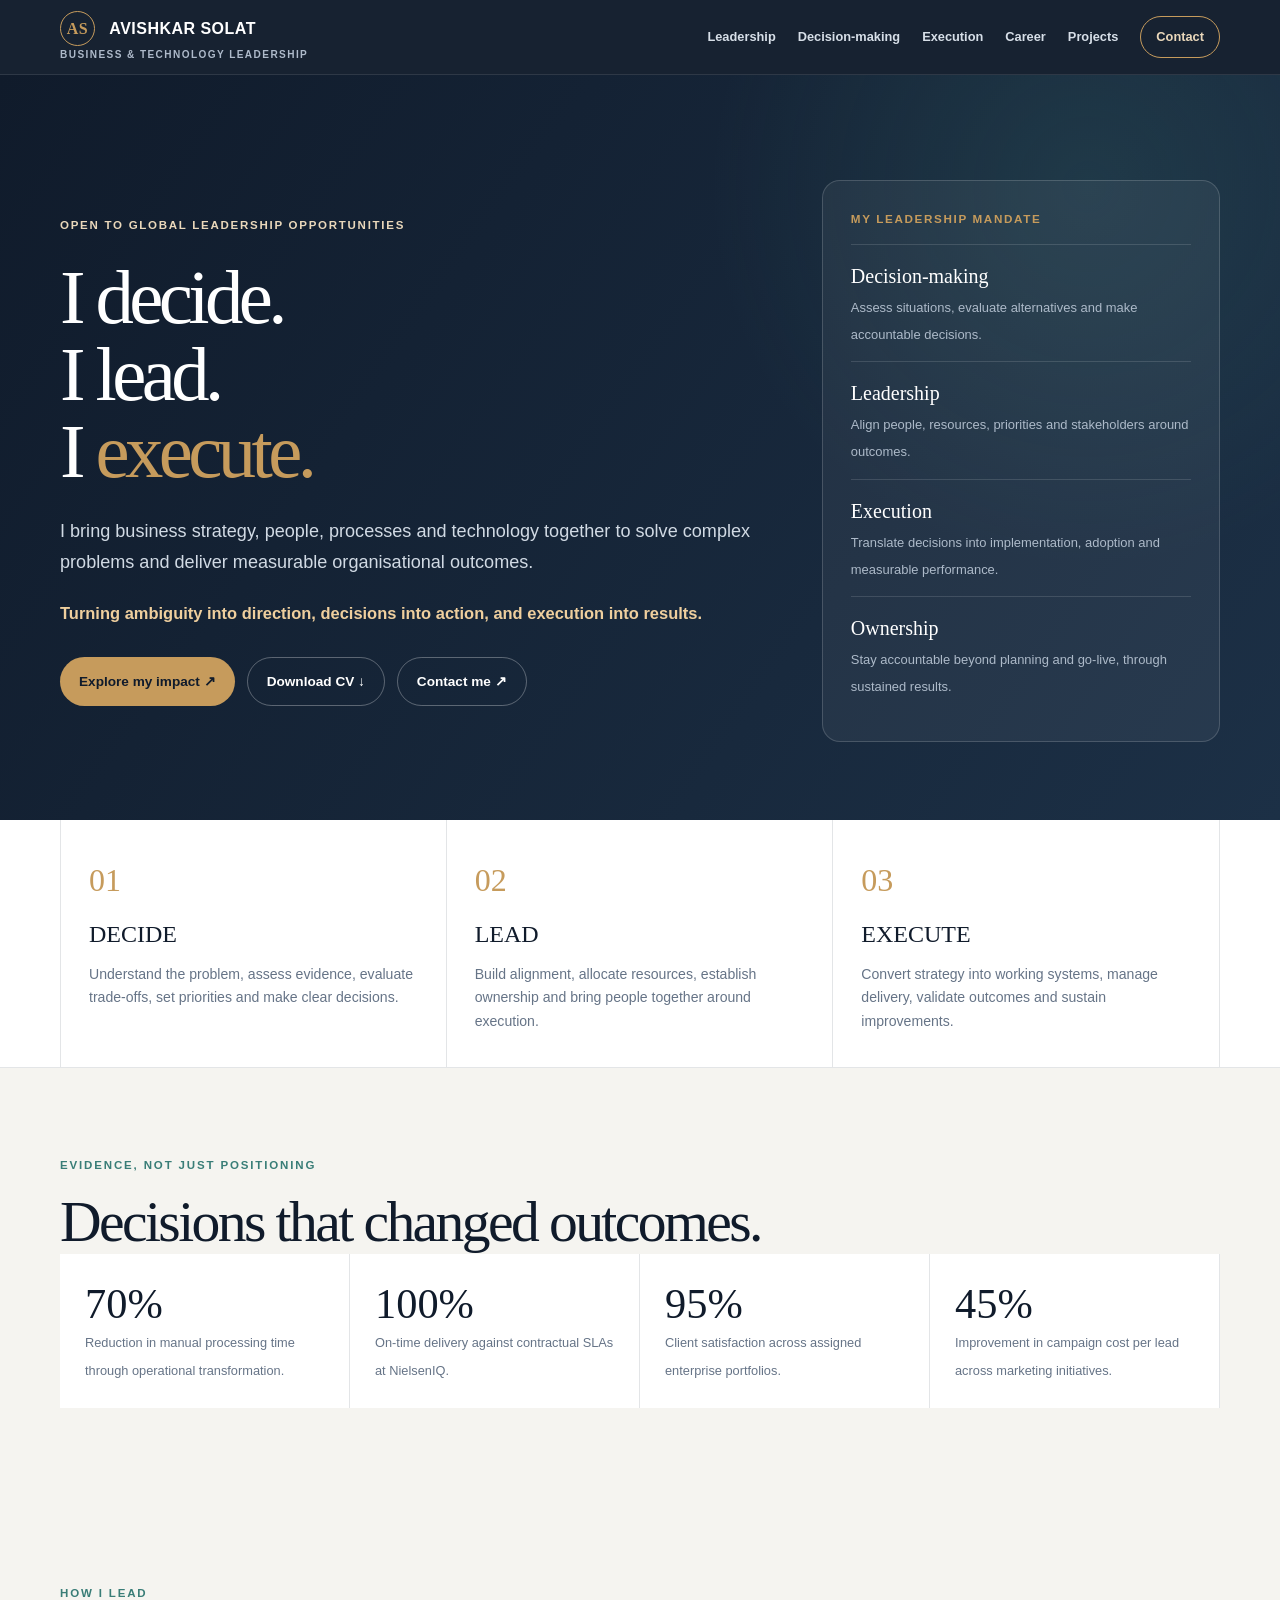
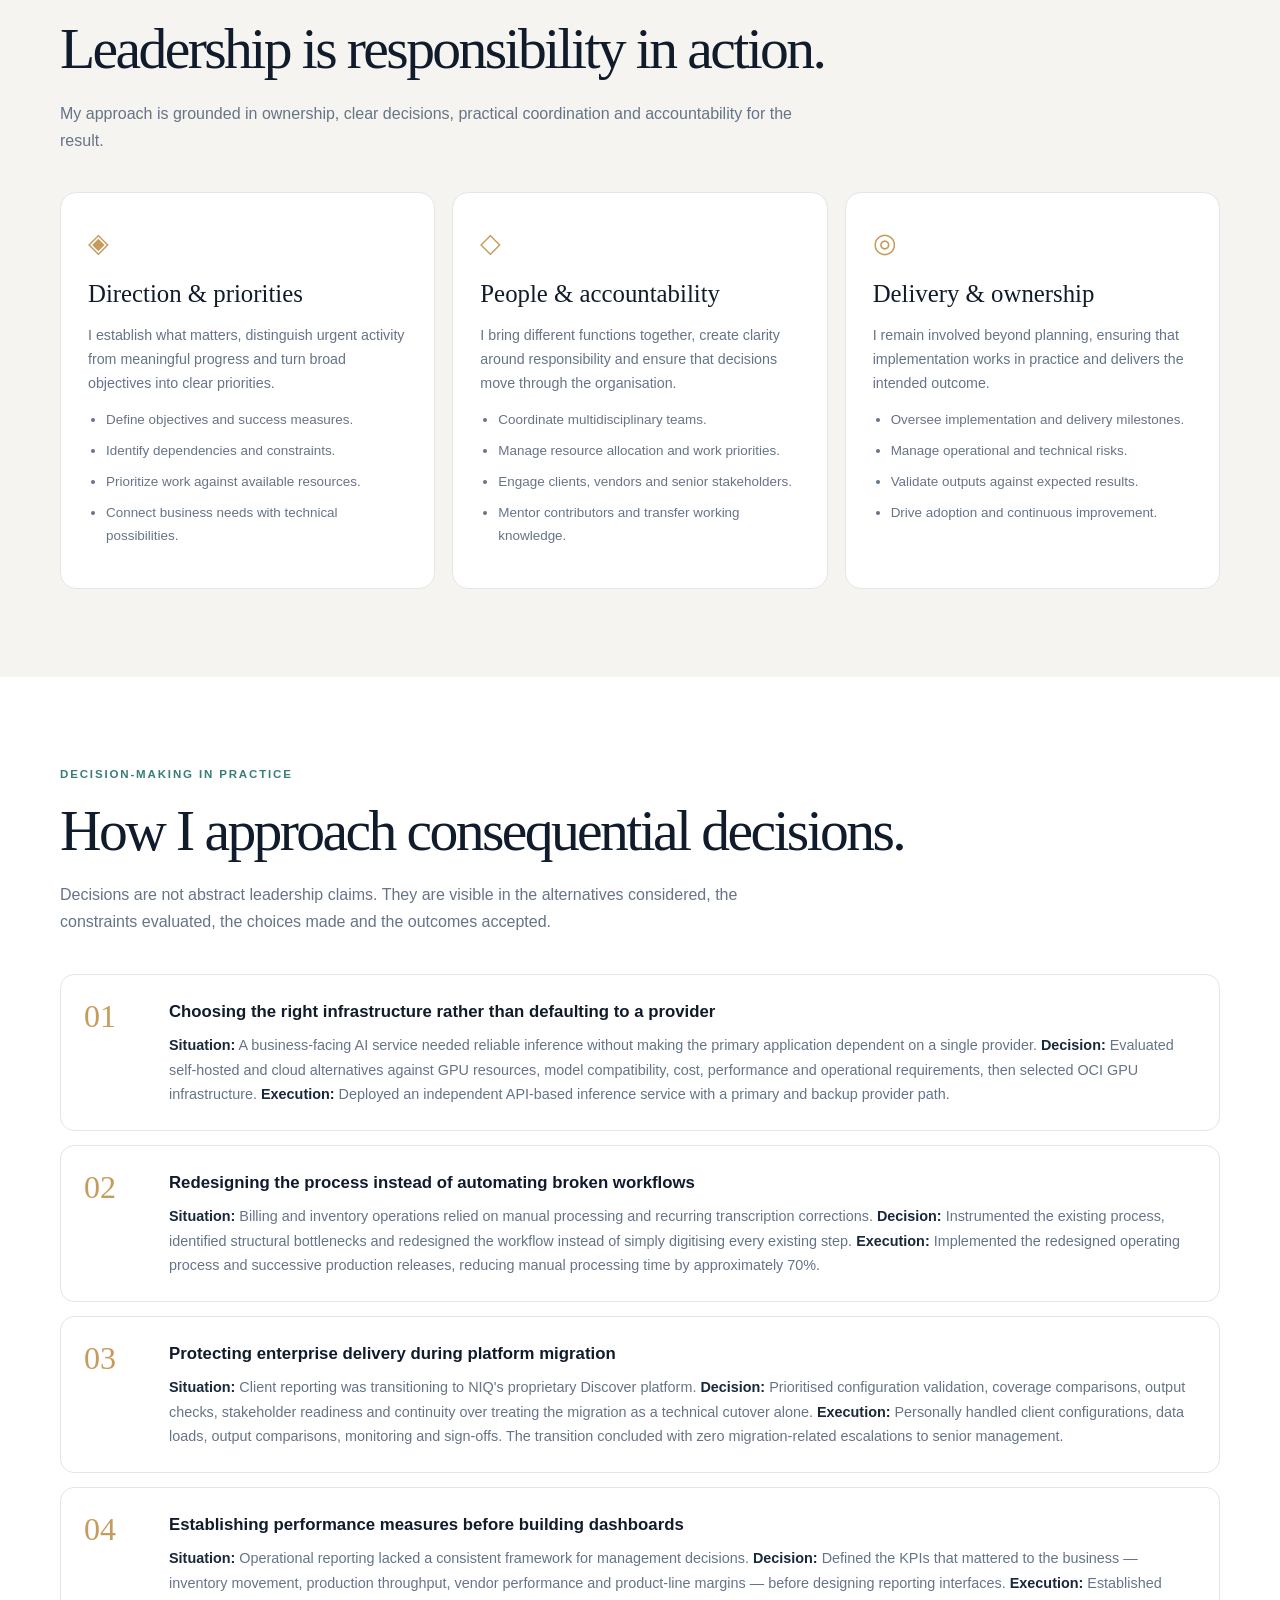
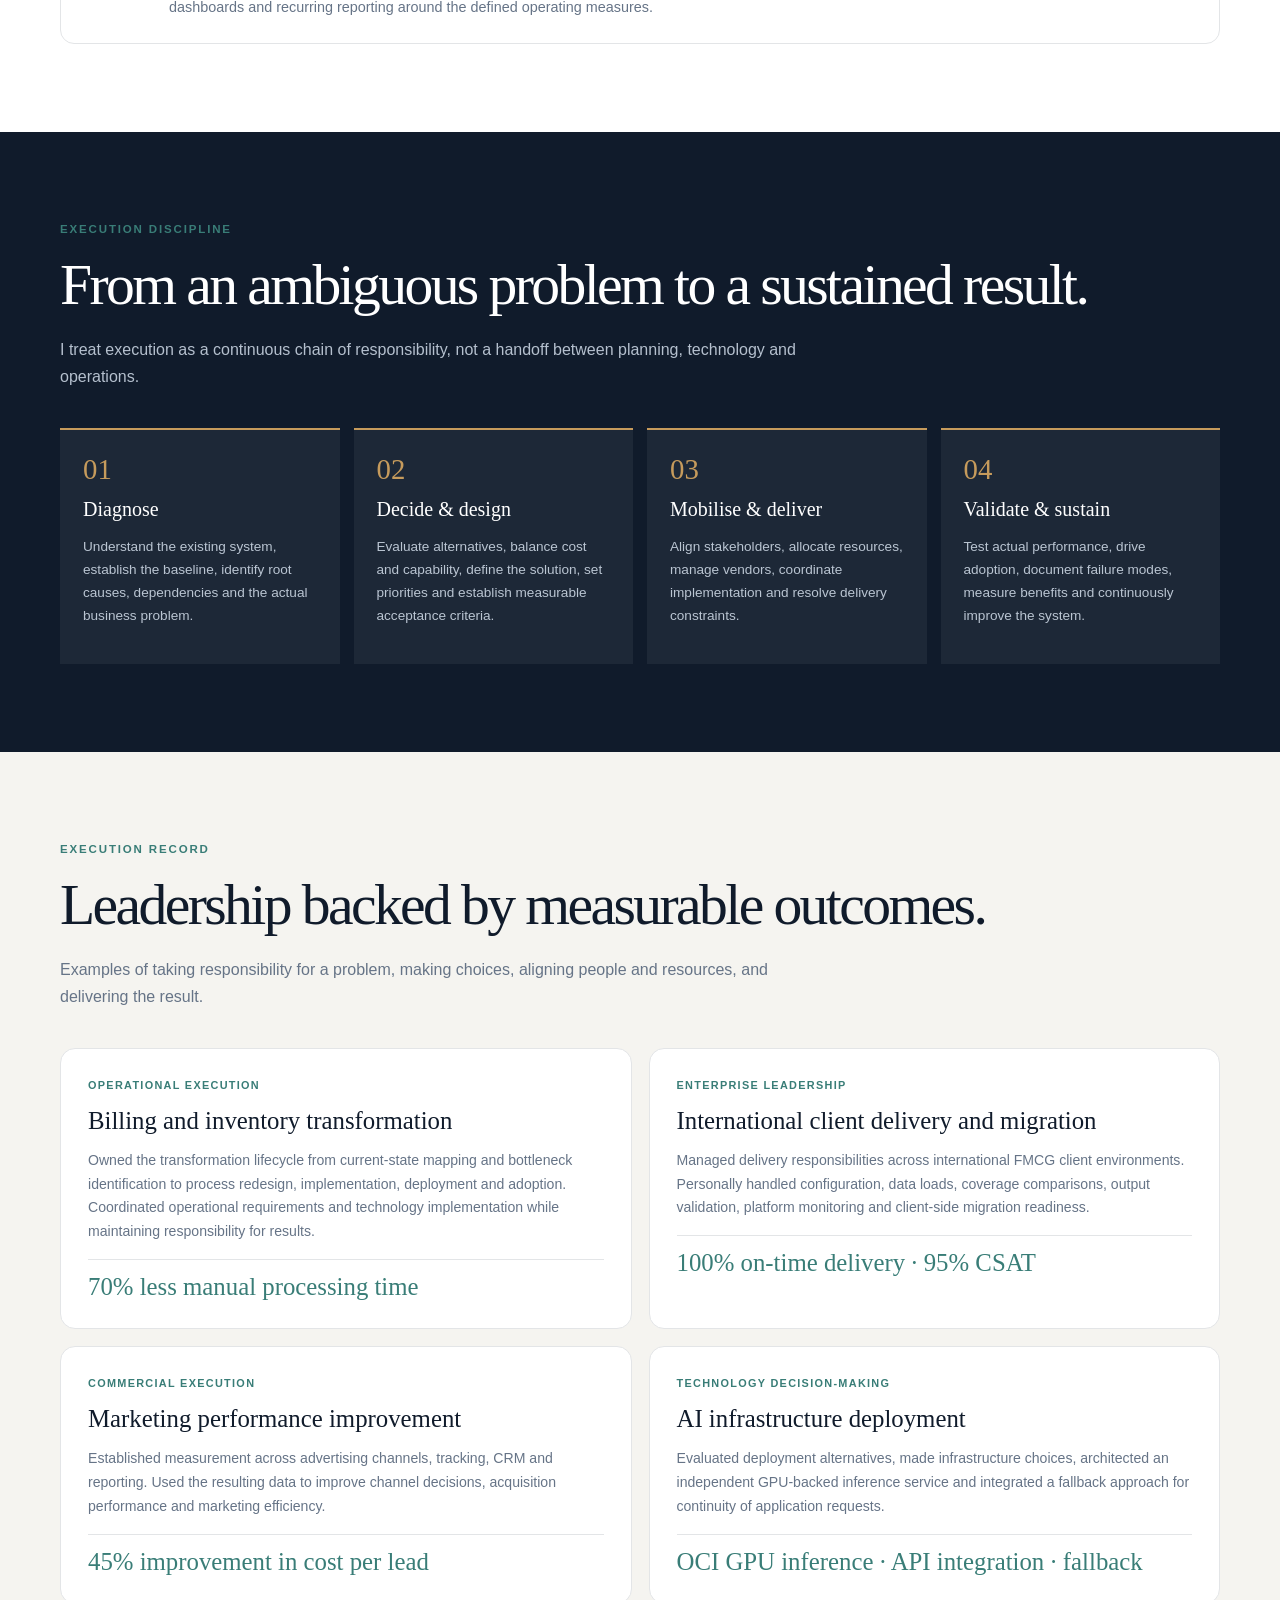
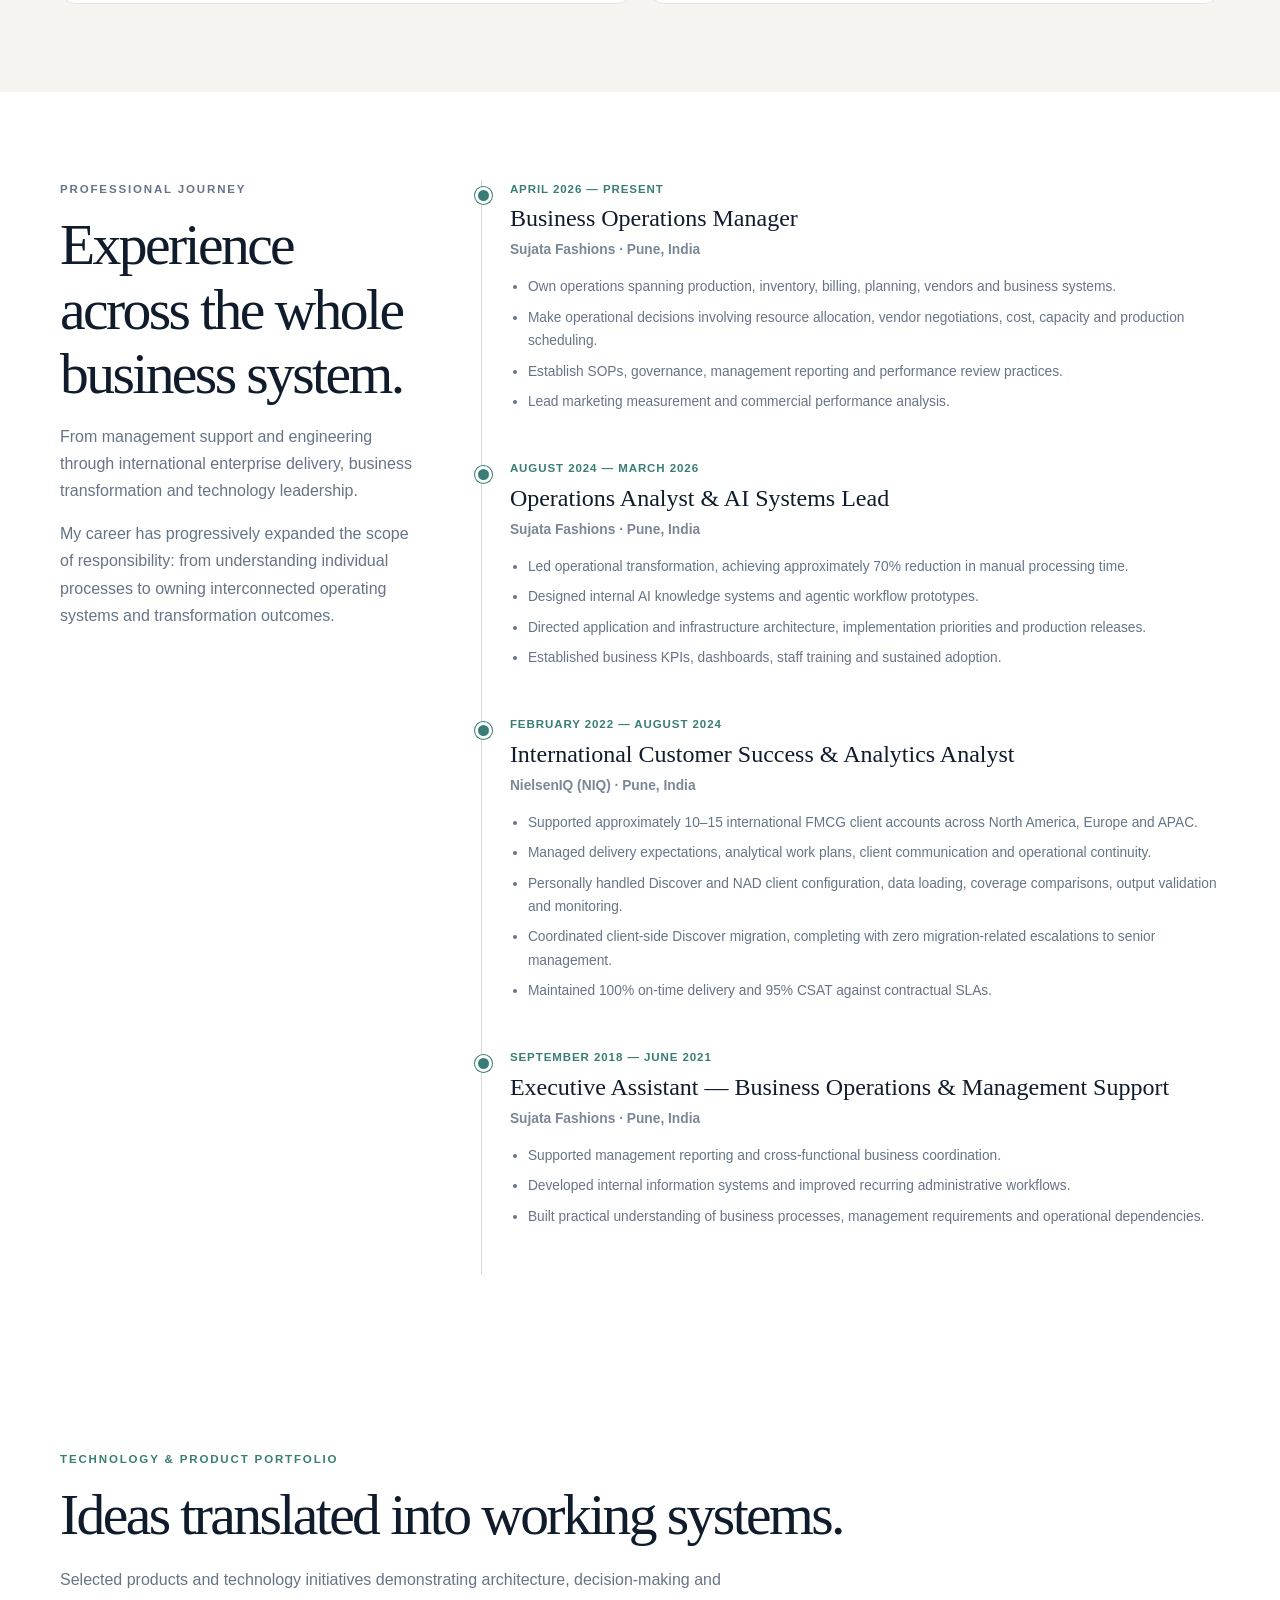
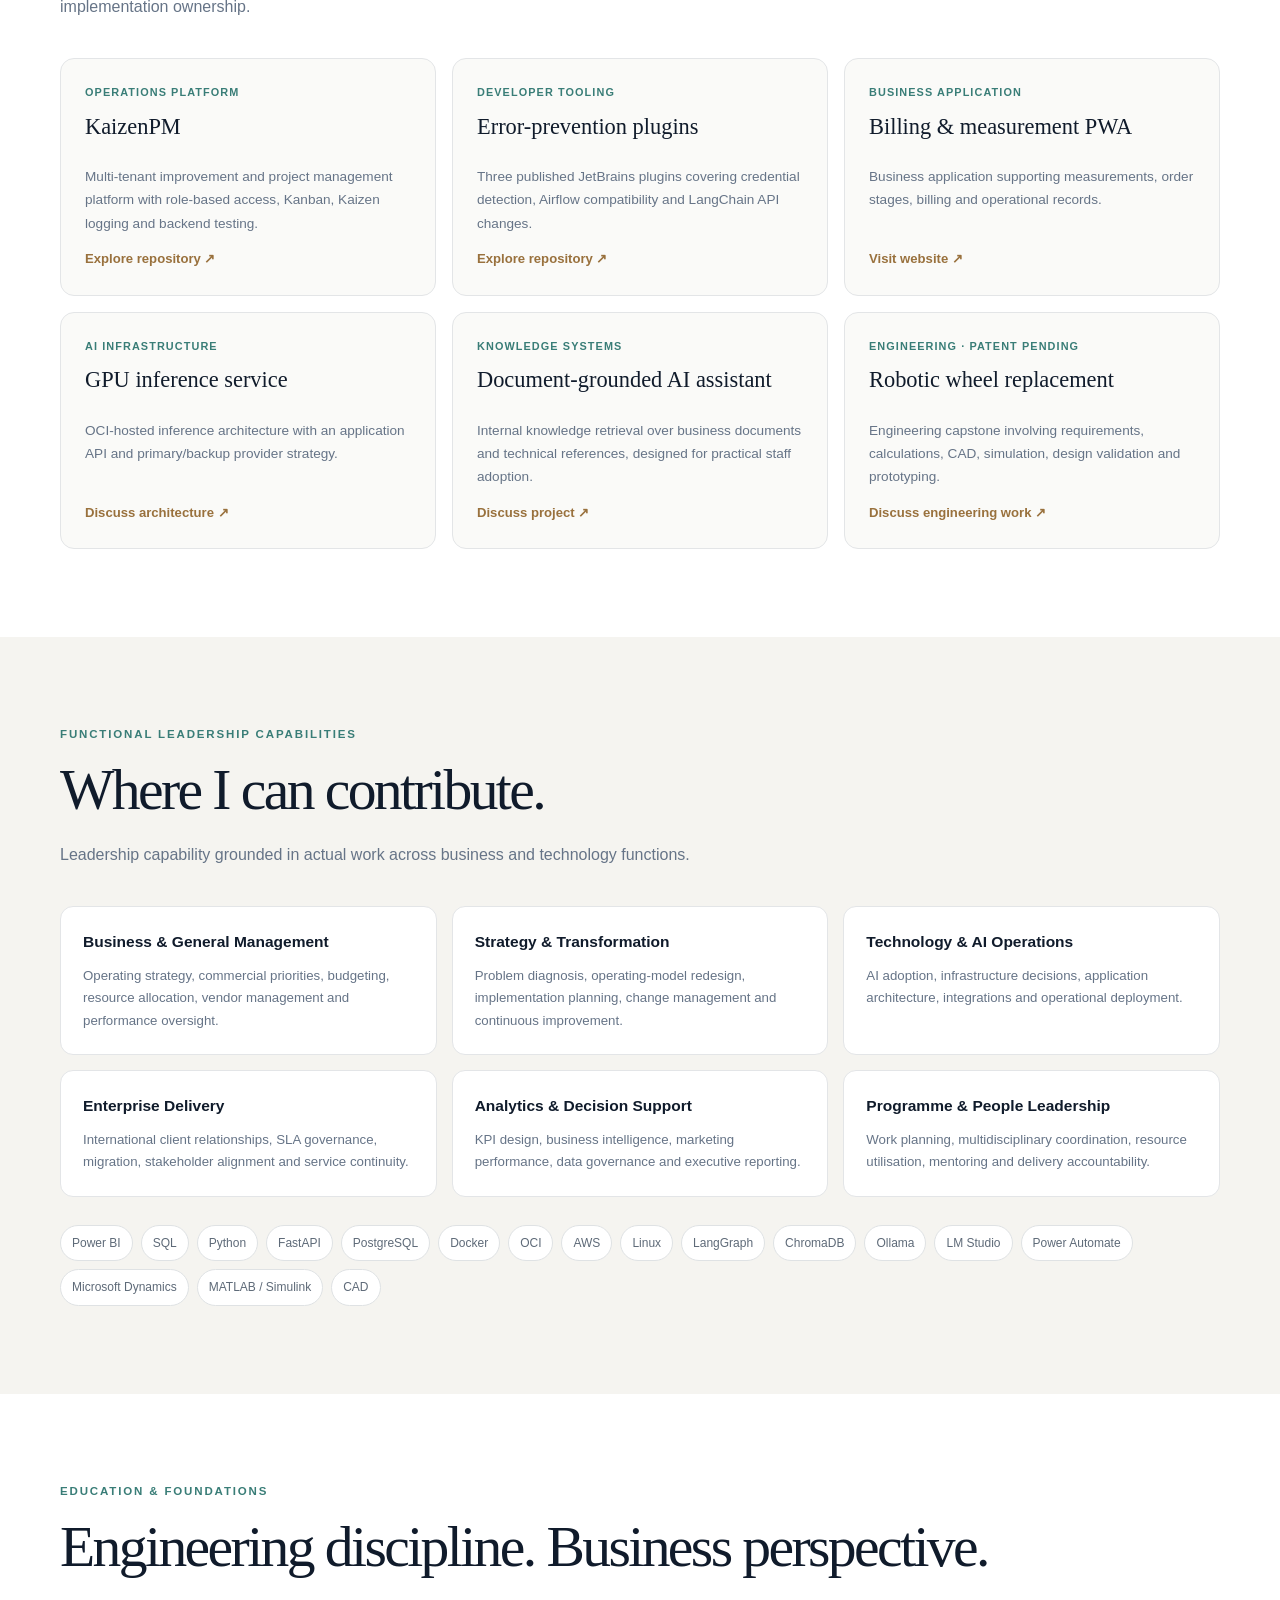
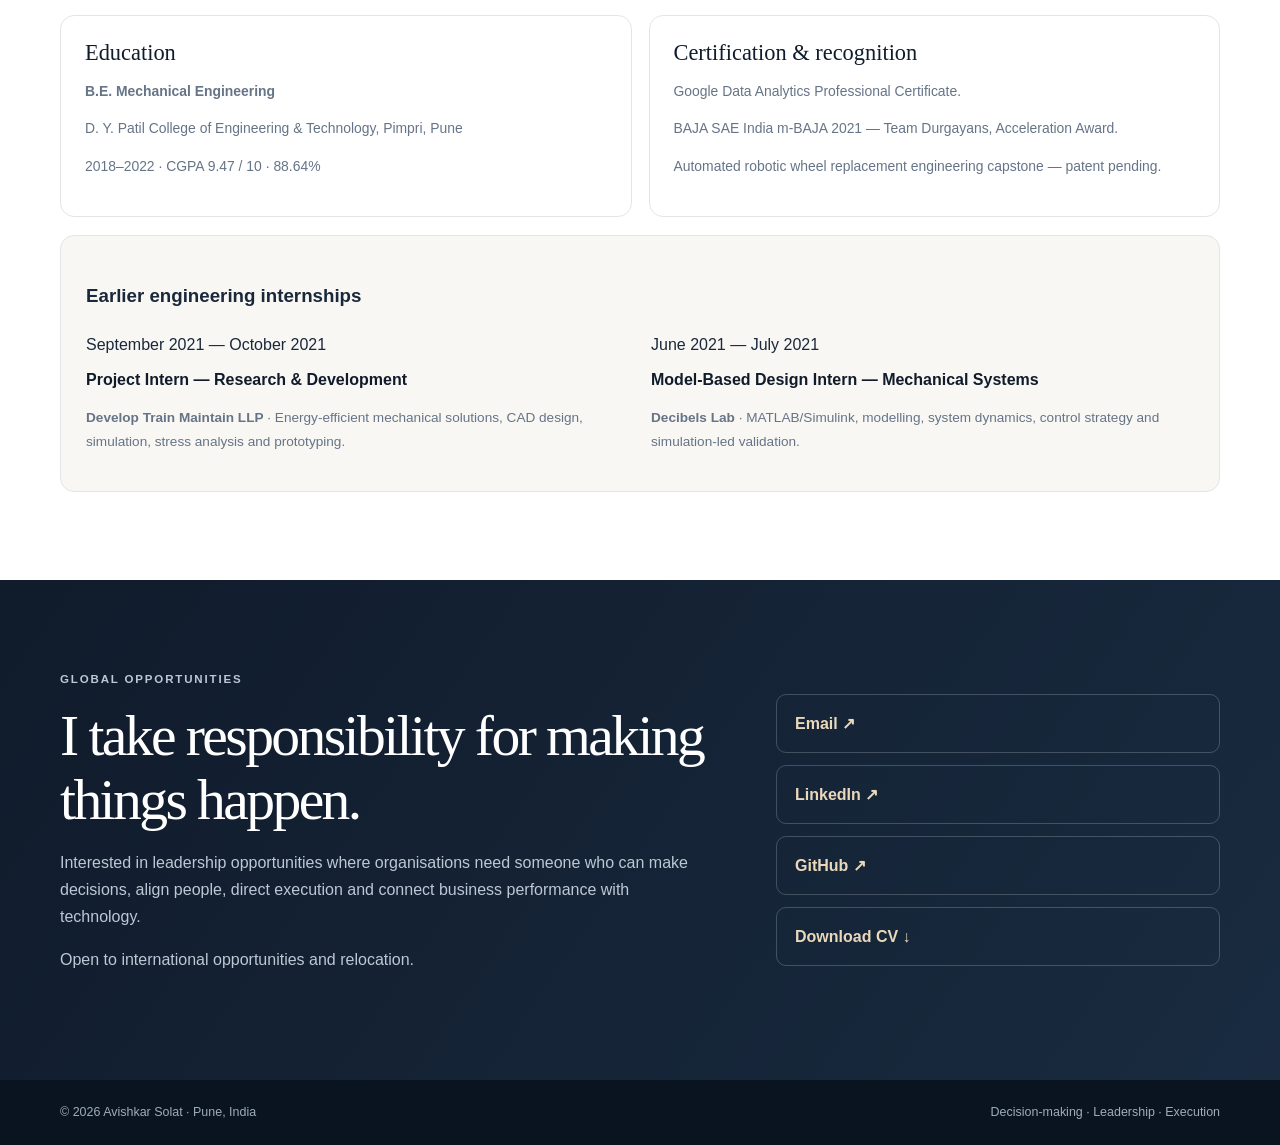
==== commit 054b19d4: "Update index.html" ====
--- a/index.html
+++ b/index.html
@@ -1,626 +1,790 @@
-<!doctype html>
+
+<!DOCTYPE html>
 <html lang="en">
 <head>
-  <meta charset="utf-8">
-  <meta name="viewport" content="width=device-width, initial-scale=1">
-  <meta name="theme-color" content="#101b2b">
-  <meta name="description" content="Avishkar Solat — business and technology leader working across strategy, operations, enterprise delivery, analytics, engineering and applied AI systems.">
-  <meta property="og:type" content="website">
-  <meta property="og:title" content="Avishkar Solat | Business & Technology Leadership">
-  <meta property="og:description" content="Connecting business strategy, operations, data and technology to deliver measurable outcomes.">
-  <meta property="og:url" content="https://ccoolavi.github.io/Avishkar/">
-  <title>Avishkar Solat | Business & Technology Leadership</title>
-  <style>
-    :root {
-      --ink: #172437;
-      --muted: #647184;
-      --navy: #101b2b;
-      --navy-2: #17283d;
-      --paper: #f5f4f0;
-      --white: #ffffff;
-      --line: #e3e5e7;
-      --accent: #c69b5c;
-      --accent-soft: #f1e8d9;
-      --teal: #3e7c78;
-      --shadow: 0 18px 50px rgba(20, 34, 51, .09);
-      --radius: 18px;
-      --max: 1160px;
-    }
-
-    * { box-sizing: border-box; }
-    html { scroll-behavior: smooth; scroll-padding-top: 88px; }
-    body {
-      margin: 0;
-      color: var(--ink);
-      background: var(--paper);
-      font-family: Inter, ui-sans-serif, system-ui, -apple-system, BlinkMacSystemFont, "Segoe UI", sans-serif;
-      line-height: 1.65;
-      -webkit-font-smoothing: antialiased;
-    }
-    a { color: inherit; text-decoration: none; }
-    a:focus-visible, button:focus-visible { outline: 3px solid var(--accent); outline-offset: 4px; }
-    .container { width: min(var(--max), calc(100% - 48px)); margin-inline: auto; }
-    .eyebrow {
-      margin: 0 0 14px;
-      color: var(--teal);
-      font-size: .72rem;
-      font-weight: 800;
-      letter-spacing: .16em;
-      text-transform: uppercase;
-    }
-    .section { padding: 96px 0; }
-    .section-head { max-width: 720px; margin-bottom: 42px; }
-    .section-head h2 {
-      margin: 0;
-      color: var(--navy);
-      font-family: Georgia, "Times New Roman", serif;
-      font-size: clamp(2.1rem, 4vw, 3.4rem);
-      font-weight: 500;
-      letter-spacing: -.045em;
-      line-height: 1.08;
-    }
-    .section-head p:not(.eyebrow) { margin: 18px 0 0; color: var(--muted); font-size: 1.02rem; }
-
-    /* Navigation */
-    .site-header {
-      position: sticky;
-      top: 0;
-      z-index: 50;
-      background: rgba(16, 27, 43, .96);
-      border-bottom: 1px solid rgba(255,255,255,.09);
-      backdrop-filter: blur(14px);
-    }
-    .nav-wrap { min-height: 74px; display: flex; align-items: center; justify-content: space-between; gap: 24px; }
-    .brand { display: flex; align-items: center; gap: 12px; color: #fff; font-weight: 750; letter-spacing: .01em; }
-    .brand-mark {
-      width: 36px; height: 36px; display: grid; place-items: center;
-      border: 1px solid rgba(198,155,92,.7); border-radius: 50%;
-      color: var(--accent); font-family: Georgia, serif; font-size: 1rem;
-    }
-    .brand small { display: block; color: #aeb8c5; font-size: .65rem; font-weight: 600; letter-spacing: .13em; text-transform: uppercase; }
-    .nav-links { display: flex; align-items: center; gap: 27px; }
-    .nav-links a { color: #d5dce5; font-size: .84rem; font-weight: 650; transition: color .2s ease; }
-    .nav-links a:hover { color: var(--accent); }
-    .nav-links .nav-contact { padding: 10px 16px; border: 1px solid rgba(198,155,92,.65); border-radius: 999px; color: #f0d7b2; }
-    .menu-toggle { display: none; border: 1px solid rgba(255,255,255,.25); border-radius: 10px; padding: 8px 11px; background: transparent; color: #fff; font: inherit; }
-
-    /* Hero */
-    .hero {
-      position: relative;
-      overflow: hidden;
-      padding: 104px 0 82px;
-      color: #fff;
-      background:
-        radial-gradient(circle at 85% 18%, rgba(62,124,120,.22), transparent 28%),
-        radial-gradient(circle at 15% 90%, rgba(198,155,92,.13), transparent 26%),
-        linear-gradient(128deg, var(--navy) 0%, #15263b 68%, #1b3044 100%);
-    }
-    .hero::after {
-      content: ""; position: absolute; width: 470px; height: 470px; right: -180px; bottom: -300px;
-      border: 1px solid rgba(198,155,92,.18); border-radius: 50%;
-      box-shadow: 0 0 0 42px rgba(198,155,92,.025), 0 0 0 90px rgba(198,155,92,.02);
-      pointer-events: none;
-    }
-    .hero-grid { position: relative; z-index: 1; display: grid; grid-template-columns: 1.45fr .75fr; gap: 68px; align-items: center; }
-    .status {
-      display: inline-flex; align-items: center; gap: 9px; margin-bottom: 25px;
-      color: #e3c99f; font-size: .72rem; font-weight: 800; letter-spacing: .13em; text-transform: uppercase;
-    }
-    .status::before { content: ""; width: 7px; height: 7px; border-radius: 50%; background: #89b6a7; box-shadow: 0 0 0 5px rgba(137,182,167,.12); }
-    h1 {
-      max-width: 760px; margin: 0;
-      font-family: Georgia, "Times New Roman", serif;
-      font-size: clamp(3.25rem, 6.8vw, 6rem); font-weight: 500;
-      letter-spacing: -.065em; line-height: .99;
-    }
-    h1 span { color: #dfbd88; }
-    .hero-lead { max-width: 720px; margin: 26px 0 0; color: #d0d8e1; font-size: clamp(1.04rem, 1.6vw, 1.22rem); line-height: 1.8; }
-    .hero-sub { margin: 18px 0 0; color: #9eacbb; font-size: .9rem; }
-    .hero-actions { display: flex; flex-wrap: wrap; gap: 13px; margin-top: 34px; }
-    .btn {
-      display: inline-flex; align-items: center; justify-content: center; gap: 9px;
-      min-height: 48px; padding: 12px 19px; border-radius: 999px;
-      font-size: .88rem; font-weight: 800; transition: transform .2s ease, background .2s ease;
-    }
-    .btn:hover { transform: translateY(-2px); }
-    .btn-primary { background: var(--accent); color: #172437; }
-    .btn-primary:hover { background: #d8b47d; }
-    .btn-ghost { border: 1px solid rgba(255,255,255,.27); color: #f2f4f7; }
-    .btn-ghost:hover { background: rgba(255,255,255,.08); }
-    .hero-panel {
-      padding: 28px; border: 1px solid rgba(255,255,255,.14); border-radius: var(--radius);
-      background: rgba(255,255,255,.055); box-shadow: 0 24px 70px rgba(0,0,0,.12);
-    }
-    .hero-panel .panel-label { margin: 0 0 19px; color: #d9b77f; font-size: .7rem; font-weight: 850; letter-spacing: .15em; text-transform: uppercase; }
-    .pillar { padding: 15px 0; border-top: 1px solid rgba(255,255,255,.12); }
-    .pillar strong { display: block; color: #fff; font-family: Georgia, serif; font-size: 1.2rem; font-weight: 500; }
-    .pillar span { display: block; margin-top: 4px; color: #aeb9c7; font-size: .83rem; }
-
-    /* Metrics */
-    .metrics-band { position: relative; z-index: 2; margin-top: -1px; background: #fff; border-bottom: 1px solid var(--line); }
-    .metrics { display: grid; grid-template-columns: repeat(4, 1fr); }
-    .metric { padding: 28px 24px 30px; border-right: 1px solid var(--line); }
-    .metric:first-child { border-left: 1px solid var(--line); }
-    .metric strong { display: block; color: var(--navy); font-family: Georgia, serif; font-size: clamp(2.1rem, 3vw, 3rem); font-weight: 500; letter-spacing: -.05em; line-height: 1.1; }
-    .metric span { display: block; margin-top: 8px; color: var(--muted); font-size: .79rem; line-height: 1.45; }
-
-    /* Positioning */
-    .intro-grid { display: grid; grid-template-columns: .85fr 1.15fr; gap: 70px; align-items: start; }
-    .intro-statement { position: sticky; top: 112px; }
-    .intro-statement h2 { margin: 0; color: var(--navy); font-family: Georgia, serif; font-size: clamp(2.25rem, 4vw, 3.5rem); font-weight: 500; letter-spacing: -.05em; line-height: 1.1; }
-    .intro-statement p { margin: 20px 0 0; color: var(--muted); }
-    .principles { display: grid; grid-template-columns: repeat(2, 1fr); gap: 14px; }
-    .principle { min-height: 190px; padding: 23px; border: 1px solid var(--line); border-radius: 15px; background: rgba(255,255,255,.72); }
-    .principle .num { color: var(--accent); font-family: Georgia, serif; font-size: 1.45rem; }
-    .principle h3 { margin: 13px 0 8px; color: var(--navy); font-size: 1rem; }
-    .principle p { margin: 0; color: var(--muted); font-size: .88rem; }
-
-    /* Work */
-    .work-section { background: #fff; }
-    .work-grid { display: grid; grid-template-columns: repeat(2, 1fr); gap: 18px; }
-    .work-card { position: relative; padding: 30px; border: 1px solid var(--line); border-radius: var(--radius); background: #fff; transition: transform .22s ease, box-shadow .22s ease; }
-    .work-card:hover { transform: translateY(-4px); box-shadow: var(--shadow); }
-    .work-card .card-top { display: flex; justify-content: space-between; align-items: center; gap: 16px; }
-    .tag { display: inline-block; padding: 6px 10px; border-radius: 999px; background: var(--accent-soft); color: #82633a; font-size: .68rem; font-weight: 850; letter-spacing: .08em; text-transform: uppercase; }
-    .card-index { color: #b4bac1; font-family: Georgia, serif; font-size: 1.35rem; }
-    .work-card h3 { margin: 21px 0 10px; color: var(--navy); font-family: Georgia, serif; font-size: 1.65rem; font-weight: 500; letter-spacing: -.025em; line-height: 1.16; }
-    .work-card p { margin: 0; color: var(--muted); font-size: .92rem; }
-    .result { display: flex; align-items: baseline; gap: 10px; margin-top: 22px; padding-top: 18px; border-top: 1px solid var(--line); }
-    .result strong { color: var(--teal); font-family: Georgia, serif; font-size: 1.8rem; font-weight: 500; white-space: nowrap; }
-    .result span { color: var(--muted); font-size: .78rem; }
-    .card-detail { margin-top: 16px !important; color: #7a8795 !important; font-size: .82rem !important; }
-
-    /* Career */
-    .career-layout { display: grid; grid-template-columns: .68fr 1.32fr; gap: 72px; }
-    .career-aside h2 { margin: 0; color: var(--navy); font-family: Georgia, serif; font-size: clamp(2.3rem, 4vw, 3.6rem); font-weight: 500; letter-spacing: -.05em; line-height: 1.08; }
-    .career-aside p { color: var(--muted); }
-    .career-aside .note { margin-top: 27px; padding: 17px 19px; border-left: 3px solid var(--accent); background: #eeece6; color: #566273; font-size: .85rem; }
-    .timeline { position: relative; padding-left: 31px; }
-    .timeline::before { content: ""; position: absolute; top: 8px; bottom: 8px; left: 6px; width: 1px; background: #d8d9d7; }
-    .role { position: relative; padding: 0 0 34px; }
-    .role:last-child { padding-bottom: 0; }
-    .role::before { content: ""; position: absolute; left: -31px; top: 7px; width: 11px; height: 11px; border: 2px solid var(--paper); border-radius: 50%; background: var(--teal); box-shadow: 0 0 0 1px var(--teal); }
-    .role-date { color: var(--teal); font-size: .7rem; font-weight: 850; letter-spacing: .1em; text-transform: uppercase; }
-    .role h3 { margin: 6px 0 4px; color: var(--navy); font-family: Georgia, serif; font-size: 1.45rem; font-weight: 500; }
-    .role-company { color: #7d8792; font-size: .86rem; font-weight: 700; }
-    .role ul { margin: 14px 0 0; padding-left: 18px; color: var(--muted); font-size: .87rem; }
-    .role li { margin: 6px 0; padding-left: 3px; }
-
-    /* Builds */
-    .builds-section { background: var(--navy); color: #fff; }
-    .builds-section .eyebrow { color: #d9b77f; }
-    .builds-section .section-head h2 { color: #fff; }
-    .builds-section .section-head p:not(.eyebrow) { color: #aeb8c5; }
-    .build-grid { display: grid; grid-template-columns: repeat(3, 1fr); gap: 15px; }
-    .build-card { display: flex; flex-direction: column; min-height: 250px; padding: 24px; border: 1px solid rgba(255,255,255,.13); border-radius: 15px; background: rgba(255,255,255,.045); }
-    .build-card .build-type { color: #d9b77f; font-size: .68rem; font-weight: 850; letter-spacing: .12em; text-transform: uppercase; }
-    .build-card h3 { margin: 15px 0 9px; color: #fff; font-family: Georgia, serif; font-size: 1.35rem; font-weight: 500; }
-    .build-card p { margin: 0 0 20px; color: #aeb8c5; font-size: .85rem; }
-    .build-card a { margin-top: auto; color: #e1c391; font-size: .82rem; font-weight: 800; }
-    .build-card a:hover { color: #fff; }
-
-    /* Leadership approach + capabilities */
-    .approach-grid { display: grid; grid-template-columns: repeat(4, 1fr); gap: 14px; }
-    .approach { padding: 22px; border-top: 2px solid var(--accent); background: #fff; }
-    .approach h3 { margin: 0 0 9px; color: var(--navy); font-family: Georgia, serif; font-size: 1.2rem; font-weight: 500; }
-    .approach p { margin: 0; color: var(--muted); font-size: .84rem; }
-    .capability-grid { display: grid; grid-template-columns: repeat(3, 1fr); gap: 17px; }
-    .capability { padding: 23px; border: 1px solid var(--line); border-radius: 15px; background: rgba(255,255,255,.62); }
-    .capability h3 { margin: 0 0 11px; color: var(--navy); font-size: .97rem; }
-    .capability p { margin: 0; color: var(--muted); font-size: .84rem; }
-    .tool-list { display: flex; flex-wrap: wrap; gap: 8px; margin-top: 30px; }
-    .tool-list span { padding: 7px 11px; border: 1px solid #dfe2e3; border-radius: 999px; background: rgba(255,255,255,.65); color: #647184; font-size: .75rem; }
-
-    /* Background */
-    .background-section { background: #fff; }
-    .background-grid { display: grid; grid-template-columns: 1fr 1fr; gap: 18px; }
-    .background-card { padding: 27px; border: 1px solid var(--line); border-radius: 15px; }
-    .background-card h3 { margin: 0 0 14px; color: var(--navy); font-family: Georgia, serif; font-size: 1.4rem; font-weight: 500; }
-    .background-card p { margin: 6px 0; color: var(--muted); font-size: .88rem; }
-    .background-card strong { color: var(--ink); }
-    .internships { margin-top: 18px; padding: 27px; border: 1px solid var(--line); border-radius: 15px; background: #f9f8f5; }
-    .internships h3 { margin: 0 0 20px; color: var(--navy); font-family: Georgia, serif; font-size: 1.45rem; font-weight: 500; }
-    .internship-list { display: grid; grid-template-columns: 1fr 1fr; gap: 22px; }
-    .internship h4 { margin: 0 0 5px; color: var(--ink); font-size: .94rem; }
-    .internship .date { color: var(--teal); font-size: .72rem; font-weight: 850; letter-spacing: .06em; text-transform: uppercase; }
-    .internship p { margin: 8px 0 0; color: var(--muted); font-size: .84rem; }
-
-    /* Contact */
-    .contact-section { padding: 90px 0; color: #fff; background: linear-gradient(120deg, #17283d, #101b2b); }
-    .contact-wrap { display: grid; grid-template-columns: 1.15fr .85fr; gap: 60px; align-items: center; }
-    .contact-section .eyebrow { color: #d9b77f; }
-    .contact-section h2 { margin: 0; max-width: 700px; color: #fff; font-family: Georgia, serif; font-size: clamp(2.4rem, 5vw, 4.4rem); font-weight: 500; letter-spacing: -.055em; line-height: 1.05; }
-    .contact-section p { color: #b8c3cf; }
-    .contact-links { display: grid; gap: 12px; }
-    .contact-link { display: flex; justify-content: space-between; align-items: center; gap: 15px; padding: 16px 18px; border: 1px solid rgba(255,255,255,.16); border-radius: 12px; color: #f1e0c3; font-size: .9rem; font-weight: 750; }
-    .contact-link:hover { background: rgba(255,255,255,.07); }
-    .contact-link span:last-child { color: #91a0b0; }
-    footer { padding: 23px 0; color: #98a5b4; background: #0c1522; font-size: .78rem; }
-    .footer-inner { display: flex; justify-content: space-between; gap: 18px; flex-wrap: wrap; }
-    footer a { color: #d9b77f; }
-
-    @media (max-width: 900px) {
-      .hero-grid, .intro-grid, .career-layout, .contact-wrap { grid-template-columns: 1fr; gap: 38px; }
-      .hero-panel { max-width: 620px; }
-      .intro-statement { position: static; }
-      .build-grid { grid-template-columns: repeat(2, 1fr); }
-      .approach-grid { grid-template-columns: repeat(2, 1fr); }
-      .capability-grid { grid-template-columns: repeat(2, 1fr); }
-      .career-layout { gap: 28px; }
-      .career-aside { max-width: 650px; }
-    }
-    @media (max-width: 680px) {
-      .container { width: min(100% - 34px, var(--max)); }
-      .section { padding: 70px 0; }
-      .nav-wrap { min-height: 66px; }
-      .menu-toggle { display: inline-flex; }
-      .nav-links {
-        display: none; position: absolute; top: 65px; left: 0; right: 0; padding: 18px 22px 22px;
-        flex-direction: column; align-items: stretch; gap: 0; background: var(--navy); border-bottom: 1px solid rgba(255,255,255,.12);
-      }
-      .nav-links.open { display: flex; }
-      .nav-links a { padding: 12px 4px; }
-      .nav-links .nav-contact { margin-top: 8px; text-align: center; }
-      .hero { padding: 75px 0 63px; }
-      .hero-grid { gap: 34px; }
-      .hero-panel { padding: 22px; }
-      .metrics { grid-template-columns: repeat(2, 1fr); }
-      .metric { padding: 22px 17px; border-bottom: 1px solid var(--line); }
-      .metric:nth-child(odd) { border-left: 1px solid var(--line); }
-      .metric:nth-child(even) { border-right: 1px solid var(--line); }
-      .principles, .work-grid, .build-grid, .approach-grid, .capability-grid, .background-grid, .internship-list { grid-template-columns: 1fr; }
-      .principle { min-height: unset; }
-      .work-card { padding: 24px; }
-      .build-card { min-height: 215px; }
-      .contact-section { padding: 72px 0; }
-      .footer-inner { flex-direction: column; }
-    }
-    @media (prefers-reduced-motion: reduce) {
-      html { scroll-behavior: auto; }
-      *, *::before, *::after { transition-duration: .01ms !important; animation-duration: .01ms !important; }
-    }
-    @media print {
-      .site-header, .hero-actions, .menu-toggle { display: none !important; }
-      body { background: #fff; }
-      .hero, .builds-section, .contact-section { color: #172437; background: #fff !important; }
-      .hero h1, .section-head h2, .builds-section .section-head h2, .contact-section h2 { color: #172437 !important; }
-      .hero-lead, .hero-sub, .builds-section .section-head p:not(.eyebrow), .build-card p, .contact-section p { color: #465466 !important; }
-      .section { padding: 35px 0; break-inside: avoid; }
-      .work-card, .build-card, .principle, .capability, .background-card { break-inside: avoid; box-shadow: none; }
-      a { text-decoration: none; }
-    }
-  </style>
+<meta charset="UTF-8">
+<meta name="viewport" content="width=device-width, initial-scale=1">
+<meta name="theme-color" content="#101b2b">
+<meta name="description" content="Avishkar Solat — Business and Technology Leader. Decision-making, leadership, execution, enterprise transformation and AI systems.">
+<title>Avishkar Solat | Leadership & Execution</title>
+
+<style>
+:root{
+  --navy:#101b2b;
+  --navy2:#192b40;
+  --ink:#19283a;
+  --muted:#667487;
+  --paper:#f5f4f0;
+  --white:#fff;
+  --gold:#c69b5c;
+  --gold-light:#ead8bb;
+  --teal:#397d77;
+  --line:#e3e5e7;
+  --max:1160px;
+}
+*{box-sizing:border-box}
+html{scroll-behavior:smooth;scroll-padding-top:85px}
+body{
+  margin:0;
+  background:var(--paper);
+  color:var(--ink);
+  font-family:Inter,Arial,sans-serif;
+  line-height:1.7;
+}
+a{text-decoration:none;color:inherit}
+button{font:inherit}
+.container{width:min(var(--max),calc(100% - 44px));margin:auto}
+.section{padding:88px 0}
+.eyebrow{
+  color:var(--teal);
+  font-size:.72rem;
+  font-weight:800;
+  letter-spacing:.16em;
+  text-transform:uppercase;
+  margin:0 0 14px
+}
+.section-title{
+  font-family:Georgia,serif;
+  font-size:clamp(2.2rem,4.5vw,3.6rem);
+  line-height:1.12;
+  font-weight:500;
+  letter-spacing:-.045em;
+  color:var(--navy);
+  margin:0
+}
+.section-intro{max-width:740px;color:var(--muted);margin:18px 0 38px}
+
+/* NAVIGATION */
+header{
+  position:sticky;top:0;z-index:100;
+  background:rgba(16,27,43,.97);
+  backdrop-filter:blur(12px);
+  border-bottom:1px solid rgba(255,255,255,.1)
+}
+.nav{
+  min-height:74px;display:flex;
+  justify-content:space-between;align-items:center;
+  gap:20px
+}
+.brand{color:white;font-weight:800;letter-spacing:.03em}
+.brand small{display:block;color:#aebaca;font-size:.63rem;letter-spacing:.14em}
+.brand-mark{
+  display:inline-grid;place-items:center;
+  width:35px;height:35px;border:1px solid var(--gold);
+  border-radius:50%;color:var(--gold);margin-right:10px;
+  font-family:Georgia,serif
+}
+.navlinks{display:flex;gap:22px;align-items:center}
+.navlinks a{font-size:.8rem;color:#d7dfe8;font-weight:650}
+.navlinks a:hover{color:var(--gold)}
+.navlinks .contact-link{
+  padding:9px 15px;border:1px solid var(--gold);
+  border-radius:30px;color:var(--gold-light)
+}
+.menu{display:none;background:none;color:white;border:1px solid #657184;border-radius:8px;padding:7px 12px}
+
+/* HERO */
+.hero{
+  background:
+  radial-gradient(circle at 85% 15%,rgba(62,124,120,.2),transparent 30%),
+  linear-gradient(125deg,var(--navy),#1c3046);
+  color:white;padding:105px 0 78px
+}
+.hero-grid{
+  display:grid;grid-template-columns:1.4fr .8fr;
+  gap:65px;align-items:center
+}
+.availability{
+  color:var(--gold-light);font-size:.72rem;
+  font-weight:800;letter-spacing:.15em;text-transform:uppercase
+}
+.hero h1{
+  font-family:Georgia,serif;
+  font-size:clamp(3.2rem,6vw,5.8rem);
+  line-height:1;
+  font-weight:500;
+  letter-spacing:-.06em;
+  margin:25px 0
+}
+.hero h1 span{color:var(--gold)}
+.hero-lead{font-size:1.13rem;color:#d1dae4;max-width:700px}
+.hero-statement{color:#efcf9e;font-weight:750;font-size:1.03rem;margin-top:22px}
+.hero-actions{display:flex;gap:12px;flex-wrap:wrap;margin-top:30px}
+.btn{
+  display:inline-flex;align-items:center;justify-content:center;
+  padding:12px 19px;border-radius:30px;font-size:.85rem;font-weight:800;
+  transition:.2s
+}
+.btn:hover{transform:translateY(-2px)}
+.btn-gold{background:var(--gold);color:var(--navy)}
+.btn-outline{border:1px solid rgba(255,255,255,.3);color:white}
+.hero-panel{
+  border:1px solid rgba(255,255,255,.16);
+  background:rgba(255,255,255,.055);
+  border-radius:18px;padding:28px
+}
+.hero-panel h3{
+  color:var(--gold);font-size:.73rem;
+  text-transform:uppercase;letter-spacing:.14em;margin:0 0 15px
+}
+.hero-pillar{padding:14px 0;border-top:1px solid rgba(255,255,255,.13)}
+.hero-pillar strong{display:block;color:white;font-family:Georgia,serif;font-size:1.25rem;font-weight:500}
+.hero-pillar span{color:#adbac9;font-size:.81rem}
+
+/* THREE PILLARS */
+.pillars-band{background:#fff;border-bottom:1px solid var(--line)}
+.pillars{
+  display:grid;grid-template-columns:repeat(3,1fr);
+}
+.pillar{
+  padding:33px 28px;border-right:1px solid var(--line)
+}
+.pillar:first-child{border-left:1px solid var(--line)}
+.pillar .number{color:var(--gold);font-family:Georgia,serif;font-size:2rem}
+.pillar h3{margin:6px 0;color:var(--navy);font-family:Georgia,serif;font-size:1.5rem;font-weight:500}
+.pillar p{font-size:.88rem;color:var(--muted);margin:8px 0 0}
+
+/* METRICS */
+.metrics{display:grid;grid-template-columns:repeat(4,1fr);background:white}
+.metric{padding:25px;border-right:1px solid var(--line)}
+.metric strong{display:block;color:var(--navy);font:500 2.65rem Georgia}
+.metric span{font-size:.8rem;color:var(--muted)}
+
+/* LEADERSHIP */
+.leadership-grid{display:grid;grid-template-columns:repeat(3,1fr);gap:17px}
+.lead-card{
+  background:white;border:1px solid var(--line);
+  border-radius:16px;padding:27px
+}
+.lead-card .icon{font-size:1.7rem;color:var(--gold)}
+.lead-card h3{font:500 1.55rem Georgia;color:var(--navy);margin:14px 0 10px}
+.lead-card p{color:var(--muted);font-size:.89rem}
+.lead-card ul{padding-left:18px;color:var(--muted);font-size:.84rem}
+.lead-card li{margin:8px 0}
+
+/* DECISION FRAMEWORK */
+.decisions{background:#fff}
+.decision-list{display:grid;gap:14px}
+.decision{
+  display:grid;grid-template-columns:65px 1fr;
+  gap:20px;padding:23px;border:1px solid var(--line);
+  border-radius:14px
+}
+.decision-number{font:2rem Georgia;color:var(--gold)}
+.decision h3{margin:0 0 7px;color:var(--navy);font-size:1.05rem}
+.decision p{margin:0;color:var(--muted);font-size:.9rem}
+.decision strong{color:var(--ink)}
+
+/* EXECUTION */
+.execution{background:var(--navy);color:white}
+.execution .section-title{color:white}
+.execution .section-intro{color:#b5c0ce}
+.execution-grid{display:grid;grid-template-columns:repeat(4,1fr);gap:14px}
+.execution-step{
+  padding:23px;border-top:2px solid var(--gold);
+  background:rgba(255,255,255,.055)
+}
+.execution-step .step{color:var(--gold);font:1.8rem Georgia}
+.execution-step h3{font:500 1.25rem Georgia;margin:12px 0}
+.execution-step p{font-size:.85rem;color:#bac5d2}
+
+/* EVIDENCE */
+.evidence-grid{display:grid;grid-template-columns:1fr 1fr;gap:17px}
+.evidence{
+  padding:27px;background:white;border:1px solid var(--line);
+  border-radius:15px
+}
+.evidence .tag{
+  color:var(--teal);font-size:.68rem;
+  text-transform:uppercase;font-weight:850;letter-spacing:.12em
+}
+.evidence h3{font:500 1.55rem Georgia;color:var(--navy);margin:12px 0}
+.evidence p{font-size:.88rem;color:var(--muted)}
+.evidence .outcome{
+  display:block;color:var(--teal);font:500 1.55rem Georgia;
+  padding-top:13px;border-top:1px solid var(--line);margin-top:15px
+}
+
+/* CAREER */
+.career{background:#fff}
+.career-grid{display:grid;grid-template-columns:.65fr 1.35fr;gap:65px}
+.career-aside{position:sticky;top:110px;align-self:start}
+.career-aside p{color:var(--muted)}
+.timeline{border-left:1px solid #d5d9dc;padding-left:28px}
+.role{position:relative;padding-bottom:32px}
+.role:before{
+  content:"";position:absolute;left:-35px;top:7px;
+  width:11px;height:11px;background:var(--teal);
+  border:3px solid white;border-radius:50%;
+  box-shadow:0 0 0 1px var(--teal)
+}
+.role .date{color:var(--teal);font-size:.72rem;font-weight:800;letter-spacing:.08em;text-transform:uppercase}
+.role h3{margin:6px 0;font:500 1.5rem Georgia;color:var(--navy)}
+.role .company{font-weight:700;font-size:.86rem;color:#7a8796}
+.role ul{padding-left:18px;color:var(--muted);font-size:.86rem}
+.role li{margin:7px 0}
+
+/* PROJECTS */
+.projects{background:#fff}
+.project-grid{display:grid;grid-template-columns:repeat(3,1fr);gap:16px}
+.project{
+  border:1px solid var(--line);border-radius:14px;
+  padding:24px;background:#fafaf8;display:flex;flex-direction:column
+}
+.project .tag{color:var(--teal);font-weight:850;font-size:.68rem;letter-spacing:.1em;text-transform:uppercase}
+.project h3{font:500 1.4rem Georgia;margin:12px 0;color:var(--navy)}
+.project p{font-size:.85rem;color:var(--muted)}
+.project a{margin-top:auto;color:#99713d;font-weight:800;font-size:.82rem}
+
+/* CAPABILITIES */
+.capabilities{display:grid;grid-template-columns:repeat(3,1fr);gap:15px}
+.capability{padding:22px;border:1px solid var(--line);border-radius:13px;background:white}
+.capability h3{font-size:.97rem;color:var(--navy);margin:0 0 9px}
+.capability p{font-size:.83rem;color:var(--muted);margin:0}
+.tools{display:flex;flex-wrap:wrap;gap:8px;margin-top:28px}
+.tools span{border:1px solid #dfe2e4;background:white;padding:7px 11px;border-radius:20px;font-size:.75rem;color:#5e6a78}
+
+/* EDUCATION AND INTERNSHIPS */
+.background{background:white}
+.background-grid{display:grid;grid-template-columns:1fr 1fr;gap:17px}
+.background-card{border:1px solid var(--line);border-radius:14px;padding:24px}
+.background-card h3{font:500 1.4rem Georgia;margin:0 0 12px;color:var(--navy)}
+.background-card p{color:var(--muted);font-size:.87rem}
+.internships{margin-top:18px;background:#f8f7f3;border:1px solid var(--line);padding:25px;border-radius:14px}
+.internship-grid{display:grid;grid-template-columns:1fr 1fr;gap:22px}
+.internship h4{margin:8px 0;color:var(--navy)}
+.internship p{color:var(--muted);font-size:.85rem}
+
+/* CONTACT */
+.contact{
+  background:linear-gradient(125deg,var(--navy),var(--navy2));
+  color:white;padding:90px 0
+}
+.contact .section-title{color:white}
+.contact p{color:#bdc8d5;max-width:650px}
+.contact-grid{display:grid;grid-template-columns:1.2fr .8fr;gap:50px;align-items:center}
+.contact-links{display:grid;gap:12px}
+.contact-links a{
+  padding:15px 18px;border:1px solid rgba(255,255,255,.2);
+  border-radius:10px;color:var(--gold-light);font-weight:750
+}
+footer{background:#0a1420;color:#9eacbb;padding:22px 0;font-size:.78rem}
+.footer-inner{display:flex;justify-content:space-between;gap:20px;flex-wrap:wrap}
+
+@media(max-width:900px){
+  .hero-grid,.career-grid,.contact-grid{grid-template-columns:1fr;gap:35px}
+  .career-aside{position:static}
+  .execution-grid{grid-template-columns:repeat(2,1fr)}
+  .capabilities{grid-template-columns:repeat(2,1fr)}
+}
+@media(max-width:680px){
+  .container{width:calc(100% - 34px)}
+  .section{padding:66px 0}
+  .menu{display:block}
+  .navlinks{
+    display:none;position:absolute;top:73px;left:0;right:0;
+    background:var(--navy);padding:20px;flex-direction:column;
+    align-items:stretch;gap:13px
+  }
+  .navlinks.open{display:flex}
+  .hero{padding:72px 0 58px}
+  .pillars,.metrics,.leadership-grid,.evidence-grid,.project-grid,
+  .background-grid,.internship-grid{grid-template-columns:1fr}
+  .pillar{border-left:1px solid var(--line);border-bottom:1px solid var(--line)}
+  .execution-grid,.capabilities{grid-template-columns:1fr}
+  .hero h1{font-size:3.3rem}
+  .decision{grid-template-columns:38px 1fr;padding:17px;gap:12px}
+  .footer-inner{flex-direction:column}
+}
+@media(prefers-reduced-motion:reduce){
+  html{scroll-behavior:auto}
+  *,*::before,*::after{transition:none!important}
+}
+</style>
 </head>
+
 <body>
-  <header class="site-header">
-    <div class="container nav-wrap">
-      <a class="brand" href="#top" aria-label="Avishkar Solat home">
-        <span class="brand-mark">AS</span>
-        <span>AVISHKAR SOLAT<small>Business & Technology Leadership</small></span>
-      </a>
-      <button class="menu-toggle" type="button" aria-expanded="false" aria-controls="nav-links">Menu</button>
-      <nav class="nav-links" id="nav-links" aria-label="Main navigation">
-        <a href="#leadership">Leadership</a>
-        <a href="#impact">Impact</a>
-        <a href="#career">Career</a>
-        <a href="#work">Selected Work</a>
-        <a href="#background">Background</a>
-        <a class="nav-contact" href="#contact">Contact</a>
-      </nav>
-    </div>
-  </header>
-
-  <main id="top">
-    <section class="hero">
-      <div class="container hero-grid">
+
+<header>
+  <div class="container nav">
+    <a class="brand" href="#top">
+      <span class="brand-mark">AS</span>
+      AVISHKAR SOLAT
+      <small>BUSINESS & TECHNOLOGY LEADERSHIP</small>
+    </a>
+    <button class="menu" id="menu" aria-expanded="false">Menu</button>
+    <nav class="navlinks" id="navlinks">
+      <a href="#leadership">Leadership</a>
+      <a href="#decisions">Decision-making</a>
+      <a href="#execution">Execution</a>
+      <a href="#career">Career</a>
+      <a href="#projects">Projects</a>
+      <a class="contact-link" href="#contact">Contact</a>
+    </nav>
+  </div>
+</header>
+
+<main id="top">
+
+<section class="hero">
+  <div class="container hero-grid">
+    <div>
+      <div class="availability">Open to global leadership opportunities</div>
+      <h1>I decide.<br>I lead.<br>I <span>execute.</span></h1>
+      <p class="hero-lead">
+        I bring business strategy, people, processes and technology
+        together to solve complex problems and deliver measurable
+        organisational outcomes.
+      </p>
+      <p class="hero-statement">
+        Turning ambiguity into direction, decisions into action,
+        and execution into results.
+      </p>
+      <div class="hero-actions">
+        <a class="btn btn-gold" href="#evidence">Explore my impact ↗</a>
+        <a class="btn btn-outline" href="resume.pdf" download="resume.pdf">Download CV ↓</a>
+        <a class="btn btn-outline" href="mailto:avishkar.solat@myself.com">Contact me ↗</a>
+      </div>
+    </div>
+
+    <aside class="hero-panel">
+      <h3>My leadership mandate</h3>
+      <div class="hero-pillar">
+        <strong>Decision-making</strong>
+        <span>Assess situations, evaluate alternatives and make accountable decisions.</span>
+      </div>
+      <div class="hero-pillar">
+        <strong>Leadership</strong>
+        <span>Align people, resources, priorities and stakeholders around outcomes.</span>
+      </div>
+      <div class="hero-pillar">
+        <strong>Execution</strong>
+        <span>Translate decisions into implementation, adoption and measurable performance.</span>
+      </div>
+      <div class="hero-pillar">
+        <strong>Ownership</strong>
+        <span>Stay accountable beyond planning and go-live, through sustained results.</span>
+      </div>
+    </aside>
+  </div>
+</section>
+
+<section class="pillars-band">
+  <div class="container pillars">
+    <div class="pillar">
+      <div class="number">01</div>
+      <h3>DECIDE</h3>
+      <p>Understand the problem, assess evidence, evaluate trade-offs, set priorities and make clear decisions.</p>
+    </div>
+    <div class="pillar">
+      <div class="number">02</div>
+      <h3>LEAD</h3>
+      <p>Build alignment, allocate resources, establish ownership and bring people together around execution.</p>
+    </div>
+    <div class="pillar">
+      <div class="number">03</div>
+      <h3>EXECUTE</h3>
+      <p>Convert strategy into working systems, manage delivery, validate outcomes and sustain improvements.</p>
+    </div>
+  </div>
+</section>
+
+<section class="section">
+  <div class="container">
+    <p class="eyebrow">Evidence, not just positioning</p>
+    <h2 class="section-title">Decisions that changed outcomes.</h2>
+    <div class="metrics">
+      <div class="metric"><strong>70%</strong><span>Reduction in manual processing time through operational transformation.</span></div>
+      <div class="metric"><strong>100%</strong><span>On-time delivery against contractual SLAs at NielsenIQ.</span></div>
+      <div class="metric"><strong>95%</strong><span>Client satisfaction across assigned enterprise portfolios.</span></div>
+      <div class="metric"><strong>45%</strong><span>Improvement in campaign cost per lead across marketing initiatives.</span></div>
+    </div>
+  </div>
+</section>
+
+<section class="section" id="leadership">
+  <div class="container">
+    <p class="eyebrow">How I lead</p>
+    <h2 class="section-title">Leadership is responsibility in action.</h2>
+    <p class="section-intro">
+      My approach is grounded in ownership, clear decisions, practical
+      coordination and accountability for the result.
+    </p>
+
+    <div class="leadership-grid">
+      <article class="lead-card">
+        <div class="icon">◈</div>
+        <h3>Direction & priorities</h3>
+        <p>I establish what matters, distinguish urgent activity from meaningful progress and turn broad objectives into clear priorities.</p>
+        <ul>
+          <li>Define objectives and success measures.</li>
+          <li>Identify dependencies and constraints.</li>
+          <li>Prioritize work against available resources.</li>
+          <li>Connect business needs with technical possibilities.</li>
+        </ul>
+      </article>
+
+      <article class="lead-card">
+        <div class="icon">◇</div>
+        <h3>People & accountability</h3>
+        <p>I bring different functions together, create clarity around responsibility and ensure that decisions move through the organisation.</p>
+        <ul>
+          <li>Coordinate multidisciplinary teams.</li>
+          <li>Manage resource allocation and work priorities.</li>
+          <li>Engage clients, vendors and senior stakeholders.</li>
+          <li>Mentor contributors and transfer working knowledge.</li>
+        </ul>
+      </article>
+
+      <article class="lead-card">
+        <div class="icon">◎</div>
+        <h3>Delivery & ownership</h3>
+        <p>I remain involved beyond planning, ensuring that implementation works in practice and delivers the intended outcome.</p>
+        <ul>
+          <li>Oversee implementation and delivery milestones.</li>
+          <li>Manage operational and technical risks.</li>
+          <li>Validate outputs against expected results.</li>
+          <li>Drive adoption and continuous improvement.</li>
+        </ul>
+      </article>
+    </div>
+  </div>
+</section>
+
+<section class="section decisions" id="decisions">
+  <div class="container">
+    <p class="eyebrow">Decision-making in practice</p>
+    <h2 class="section-title">How I approach consequential decisions.</h2>
+    <p class="section-intro">
+      Decisions are not abstract leadership claims. They are visible in
+      the alternatives considered, the constraints evaluated, the choices
+      made and the outcomes accepted.
+    </p>
+
+    <div class="decision-list">
+      <article class="decision">
+        <div class="decision-number">01</div>
         <div>
-          <div class="status">Open to global leadership & transformation opportunities</div>
-          <h1>I connect business strategy, operations and <span>technology.</span></h1>
-          <p class="hero-lead">I turn complex business environments into systems that perform — aligning people, processes, data and technology from strategic direction through implementation and adoption.</p>
-          <p class="hero-sub">Business leadership · Enterprise delivery · Applied AI · Analytics · Systems thinking</p>
-          <div class="hero-actions">
-            <a class="btn btn-primary" href="#impact">Explore business impact <span aria-hidden="true">↗</span></a>
-            <a class="btn btn-ghost" href="resume.pdf" download="resume.pdf" aria-label="Download CV PDF">Download CV <span aria-hidden="true">↓</span></a>
-            <a class="btn btn-ghost" href="mailto:avishkar.solat@myself.com">Start a conversation <span aria-hidden="true">↗</span></a>
-          </div>
+          <h3>Choosing the right infrastructure rather than defaulting to a provider</h3>
+          <p><strong>Situation:</strong> A business-facing AI service needed reliable inference without making the primary application dependent on a single provider. <strong>Decision:</strong> Evaluated self-hosted and cloud alternatives against GPU resources, model compatibility, cost, performance and operational requirements, then selected OCI GPU infrastructure. <strong>Execution:</strong> Deployed an independent API-based inference service with a primary and backup provider path.</p>
         </div>
-        <aside class="hero-panel" aria-label="Leadership focus">
-          <p class="panel-label">Leadership focus</p>
-          <div class="pillar"><strong>Business & Strategy</strong><span>Turning priorities into executable operating plans.</span></div>
-          <div class="pillar"><strong>Transformation & Operations</strong><span>Redesigning workflows, controls and performance systems.</span></div>
-          <div class="pillar"><strong>Technology & AI</strong><span>Making infrastructure and intelligent systems useful in practice.</span></div>
-          <div class="pillar"><strong>Enterprise Delivery</strong><span>Aligning stakeholders, teams and outcomes across markets.</span></div>
-        </aside>
-      </div>
-    </section>
-
-    <section class="metrics-band" id="impact" aria-label="Selected professional outcomes">
-      <div class="container metrics">
-        <div class="metric"><strong>70%</strong><span>Reduction in manual processing time through billing and inventory transformation.</span></div>
-        <div class="metric"><strong>100%</strong><span>On-time delivery against contractual SLAs at NielsenIQ.</span></div>
-        <div class="metric"><strong>95%</strong><span>Client satisfaction sustained across assigned enterprise portfolios.</span></div>
-        <div class="metric"><strong>45%</strong><span>Improvement in campaign cost per lead across marketing initiatives.</span></div>
-      </div>
-    </section>
-
-    <section class="section" id="leadership">
-      <div class="container intro-grid">
-        <div class="intro-statement">
-          <p class="eyebrow">How I create value</p>
-          <h2>Leadership is connecting the parts others manage separately.</h2>
-          <p>My work sits at the intersection of business objectives, operating realities and technology. I focus on understanding how the whole system behaves — then improving the parts that determine its performance.</p>
+      </article>
+
+      <article class="decision">
+        <div class="decision-number">02</div>
+        <div>
+          <h3>Redesigning the process instead of automating broken workflows</h3>
+          <p><strong>Situation:</strong> Billing and inventory operations relied on manual processing and recurring transcription corrections. <strong>Decision:</strong> Instrumented the existing process, identified structural bottlenecks and redesigned the workflow instead of simply digitising every existing step. <strong>Execution:</strong> Implemented the redesigned operating process and successive production releases, reducing manual processing time by approximately 70%.</p>
         </div>
-        <div class="principles">
-          <article class="principle"><span class="num">01</span><h3>Strategy into execution</h3><p>Translate high-level objectives into priorities, operating plans, ownership and measurable outcomes.</p></article>
-          <article class="principle"><span class="num">02</span><h3>Systems over symptoms</h3><p>Find the structural cause of recurring problems and redesign the process rather than repeatedly correcting the same failure.</p></article>
-          <article class="principle"><span class="num">03</span><h3>Technology with purpose</h3><p>Use AI, automation, analytics and infrastructure where they solve real business problems and justify their operating cost.</p></article>
-          <article class="principle"><span class="num">04</span><h3>Adoption as the outcome</h3><p>Build for the people who use the system. Documentation, training, verification and iteration are part of delivery.</p></article>
+      </article>
+
+      <article class="decision">
+        <div class="decision-number">03</div>
+        <div>
+          <h3>Protecting enterprise delivery during platform migration</h3>
+          <p><strong>Situation:</strong> Client reporting was transitioning to NIQ's proprietary Discover platform. <strong>Decision:</strong> Prioritised configuration validation, coverage comparisons, output checks, stakeholder readiness and continuity over treating the migration as a technical cutover alone. <strong>Execution:</strong> Personally handled client configurations, data loads, output comparisons, monitoring and sign-offs. The transition concluded with zero migration-related escalations to senior management.</p>
+        </div>
+      </article>
+
+      <article class="decision">
+        <div class="decision-number">04</div>
+        <div>
+          <h3>Establishing performance measures before building dashboards</h3>
+          <p><strong>Situation:</strong> Operational reporting lacked a consistent framework for management decisions. <strong>Decision:</strong> Defined the KPIs that mattered to the business — inventory movement, production throughput, vendor performance and product-line margins — before designing reporting interfaces. <strong>Execution:</strong> Established dashboards and recurring reporting around the defined operating measures.</p>
+        </div>
+      </article>
+    </div>
+  </div>
+</section>
+
+<section class="section execution" id="execution">
+  <div class="container">
+    <p class="eyebrow">Execution discipline</p>
+    <h2 class="section-title">From an ambiguous problem to a sustained result.</h2>
+    <p class="section-intro">
+      I treat execution as a continuous chain of responsibility,
+      not a handoff between planning, technology and operations.
+    </p>
+
+    <div class="execution-grid">
+      <article class="execution-step">
+        <div class="step">01</div>
+        <h3>Diagnose</h3>
+        <p>Understand the existing system, establish the baseline, identify root causes, dependencies and the actual business problem.</p>
+      </article>
+      <article class="execution-step">
+        <div class="step">02</div>
+        <h3>Decide & design</h3>
+        <p>Evaluate alternatives, balance cost and capability, define the solution, set priorities and establish measurable acceptance criteria.</p>
+      </article>
+      <article class="execution-step">
+        <div class="step">03</div>
+        <h3>Mobilise & deliver</h3>
+        <p>Align stakeholders, allocate resources, manage vendors, coordinate implementation and resolve delivery constraints.</p>
+      </article>
+      <article class="execution-step">
+        <div class="step">04</div>
+        <h3>Validate & sustain</h3>
+        <p>Test actual performance, drive adoption, document failure modes, measure benefits and continuously improve the system.</p>
+      </article>
+    </div>
+  </div>
+</section>
+
+<section class="section" id="evidence">
+  <div class="container">
+    <p class="eyebrow">Execution record</p>
+    <h2 class="section-title">Leadership backed by measurable outcomes.</h2>
+    <p class="section-intro">
+      Examples of taking responsibility for a problem, making choices,
+      aligning people and resources, and delivering the result.
+    </p>
+    <div class="evidence-grid">
+      <article class="evidence">
+        <div class="tag">Operational execution</div>
+        <h3>Billing and inventory transformation</h3>
+        <p>Owned the transformation lifecycle from current-state mapping and bottleneck identification to process redesign, implementation, deployment and adoption. Coordinated operational requirements and technology implementation while maintaining responsibility for results.</p>
+        <span class="outcome">70% less manual processing time</span>
+      </article>
+      <article class="evidence">
+        <div class="tag">Enterprise leadership</div>
+        <h3>International client delivery and migration</h3>
+        <p>Managed delivery responsibilities across international FMCG client environments. Personally handled configuration, data loads, coverage comparisons, output validation, platform monitoring and client-side migration readiness.</p>
+        <span class="outcome">100% on-time delivery · 95% CSAT</span>
+      </article>
+      <article class="evidence">
+        <div class="tag">Commercial execution</div>
+        <h3>Marketing performance improvement</h3>
+        <p>Established measurement across advertising channels, tracking, CRM and reporting. Used the resulting data to improve channel decisions, acquisition performance and marketing efficiency.</p>
+        <span class="outcome">45% improvement in cost per lead</span>
+      </article>
+      <article class="evidence">
+        <div class="tag">Technology decision-making</div>
+        <h3>AI infrastructure deployment</h3>
+        <p>Evaluated deployment alternatives, made infrastructure choices, architected an independent GPU-backed inference service and integrated a fallback approach for continuity of application requests.</p>
+        <span class="outcome">OCI GPU inference · API integration · fallback</span>
+      </article>
+    </div>
+  </div>
+</section>
+
+<section class="section career" id="career">
+  <div class="container career-grid">
+    <aside class="career-aside">
+      <p class="eyebrow">Professional journey</p>
+      <h2 class="section-title">Experience across the whole business system.</h2>
+      <p>From management support and engineering through international enterprise delivery, business transformation and technology leadership.</p>
+      <p>My career has progressively expanded the scope of responsibility: from understanding individual processes to owning interconnected operating systems and transformation outcomes.</p>
+    </aside>
+
+    <div class="timeline">
+      <article class="role">
+        <div class="date">April 2026 — Present</div>
+        <h3>Business Operations Manager</h3>
+        <div class="company">Sujata Fashions · Pune, India</div>
+        <ul>
+          <li>Own operations spanning production, inventory, billing, planning, vendors and business systems.</li>
+          <li>Make operational decisions involving resource allocation, vendor negotiations, cost, capacity and production scheduling.</li>
+          <li>Establish SOPs, governance, management reporting and performance review practices.</li>
+          <li>Lead marketing measurement and commercial performance analysis.</li>
+        </ul>
+      </article>
+
+      <article class="role">
+        <div class="date">August 2024 — March 2026</div>
+        <h3>Operations Analyst & AI Systems Lead</h3>
+        <div class="company">Sujata Fashions · Pune, India</div>
+        <ul>
+          <li>Led operational transformation, achieving approximately 70% reduction in manual processing time.</li>
+          <li>Designed internal AI knowledge systems and agentic workflow prototypes.</li>
+          <li>Directed application and infrastructure architecture, implementation priorities and production releases.</li>
+          <li>Established business KPIs, dashboards, staff training and sustained adoption.</li>
+        </ul>
+      </article>
+
+      <article class="role">
+        <div class="date">February 2022 — August 2024</div>
+        <h3>International Customer Success & Analytics Analyst</h3>
+        <div class="company">NielsenIQ (NIQ) · Pune, India</div>
+        <ul>
+          <li>Supported approximately 10–15 international FMCG client accounts across North America, Europe and APAC.</li>
+          <li>Managed delivery expectations, analytical work plans, client communication and operational continuity.</li>
+          <li>Personally handled Discover and NAD client configuration, data loading, coverage comparisons, output validation and monitoring.</li>
+          <li>Coordinated client-side Discover migration, completing with zero migration-related escalations to senior management.</li>
+          <li>Maintained 100% on-time delivery and 95% CSAT against contractual SLAs.</li>
+        </ul>
+      </article>
+
+      <article class="role">
+        <div class="date">September 2018 — June 2021</div>
+        <h3>Executive Assistant — Business Operations & Management Support</h3>
+        <div class="company">Sujata Fashions · Pune, India</div>
+        <ul>
+          <li>Supported management reporting and cross-functional business coordination.</li>
+          <li>Developed internal information systems and improved recurring administrative workflows.</li>
+          <li>Built practical understanding of business processes, management requirements and operational dependencies.</li>
+        </ul>
+      </article>
+    </div>
+  </div>
+</section>
+
+<section class="section projects" id="projects">
+  <div class="container">
+    <p class="eyebrow">Technology & product portfolio</p>
+    <h2 class="section-title">Ideas translated into working systems.</h2>
+    <p class="section-intro">Selected products and technology initiatives demonstrating architecture, decision-making and implementation ownership.</p>
+
+    <div class="project-grid">
+      <article class="project">
+        <div class="tag">Operations platform</div>
+        <h3>KaizenPM</h3>
+        <p>Multi-tenant improvement and project management platform with role-based access, Kanban, Kaizen logging and backend testing.</p>
+        <a href="https://github.com/ccoolavi/project-manager" target="_blank" rel="noopener">Explore repository ↗</a>
+      </article>
+      <article class="project">
+        <div class="tag">Developer tooling</div>
+        <h3>Error-prevention plugins</h3>
+        <p>Three published JetBrains plugins covering credential detection, Airflow compatibility and LangChain API changes.</p>
+        <a href="https://github.com/ccoolavi/secret-guard" target="_blank" rel="noopener">Explore repository ↗</a>
+      </article>
+      <article class="project">
+        <div class="tag">Business application</div>
+        <h3>Billing & measurement PWA</h3>
+        <p>Business application supporting measurements, order stages, billing and operational records.</p>
+        <a href="https://sujatafashion.in" target="_blank" rel="noopener">Visit website ↗</a>
+      </article>
+      <article class="project">
+        <div class="tag">AI infrastructure</div>
+        <h3>GPU inference service</h3>
+        <p>OCI-hosted inference architecture with an application API and primary/backup provider strategy.</p>
+        <a href="mailto:avishkar.solat@myself.com">Discuss architecture ↗</a>
+      </article>
+      <article class="project">
+        <div class="tag">Knowledge systems</div>
+        <h3>Document-grounded AI assistant</h3>
+        <p>Internal knowledge retrieval over business documents and technical references, designed for practical staff adoption.</p>
+        <a href="mailto:avishkar.solat@myself.com">Discuss project ↗</a>
+      </article>
+      <article class="project">
+        <div class="tag">Engineering · Patent pending</div>
+        <h3>Robotic wheel replacement</h3>
+        <p>Engineering capstone involving requirements, calculations, CAD, simulation, design validation and prototyping.</p>
+        <a href="mailto:avishkar.solat@myself.com">Discuss engineering work ↗</a>
+      </article>
+    </div>
+  </div>
+</section>
+
+<section class="section">
+  <div class="container">
+    <p class="eyebrow">Functional leadership capabilities</p>
+    <h2 class="section-title">Where I can contribute.</h2>
+    <p class="section-intro">Leadership capability grounded in actual work across business and technology functions.</p>
+
+    <div class="capabilities">
+      <article class="capability"><h3>Business & General Management</h3><p>Operating strategy, commercial priorities, budgeting, resource allocation, vendor management and performance oversight.</p></article>
+      <article class="capability"><h3>Strategy & Transformation</h3><p>Problem diagnosis, operating-model redesign, implementation planning, change management and continuous improvement.</p></article>
+      <article class="capability"><h3>Technology & AI Operations</h3><p>AI adoption, infrastructure decisions, application architecture, integrations and operational deployment.</p></article>
+      <article class="capability"><h3>Enterprise Delivery</h3><p>International client relationships, SLA governance, migration, stakeholder alignment and service continuity.</p></article>
+      <article class="capability"><h3>Analytics & Decision Support</h3><p>KPI design, business intelligence, marketing performance, data governance and executive reporting.</p></article>
+      <article class="capability"><h3>Programme & People Leadership</h3><p>Work planning, multidisciplinary coordination, resource utilisation, mentoring and delivery accountability.</p></article>
+    </div>
+
+    <div class="tools">
+      <span>Power BI</span><span>SQL</span><span>Python</span><span>FastAPI</span>
+      <span>PostgreSQL</span><span>Docker</span><span>OCI</span><span>AWS</span>
+      <span>Linux</span><span>LangGraph</span><span>ChromaDB</span>
+      <span>Ollama</span><span>LM Studio</span><span>Power Automate</span>
+      <span>Microsoft Dynamics</span><span>MATLAB / Simulink</span><span>CAD</span>
+    </div>
+  </div>
+</section>
+
+<section class="section background">
+  <div class="container">
+    <p class="eyebrow">Education & foundations</p>
+    <h2 class="section-title">Engineering discipline. Business perspective.</h2>
+    <div class="background-grid" style="margin-top:35px">
+      <article class="background-card">
+        <h3>Education</h3>
+        <p><strong>B.E. Mechanical Engineering</strong></p>
+        <p>D. Y. Patil College of Engineering & Technology, Pimpri, Pune</p>
+        <p>2018–2022 · CGPA 9.47 / 10 · 88.64%</p>
+      </article>
+      <article class="background-card">
+        <h3>Certification & recognition</h3>
+        <p>Google Data Analytics Professional Certificate.</p>
+        <p>BAJA SAE India m-BAJA 2021 — Team Durgayans, Acceleration Award.</p>
+        <p>Automated robotic wheel replacement engineering capstone — patent pending.</p>
+      </article>
+    </div>
+
+    <div class="internships">
+      <h3>Earlier engineering internships</h3>
+      <div class="internship-grid">
+        <div class="internship">
+          <div class="date">September 2021 — October 2021</div>
+          <h4>Project Intern — Research & Development</h4>
+          <p><strong>Develop Train Maintain LLP</strong> · Energy-efficient mechanical solutions, CAD design, simulation, stress analysis and prototyping.</p>
+        </div>
+        <div class="internship">
+          <div class="date">June 2021 — July 2021</div>
+          <h4>Model-Based Design Intern — Mechanical Systems</h4>
+          <p><strong>Decibels Lab</strong> · MATLAB/Simulink, modelling, system dynamics, control strategy and simulation-led validation.</p>
         </div>
       </div>
-    </section>
-
-    <section class="section work-section" id="work">
-      <div class="container">
-        <div class="section-head">
-          <p class="eyebrow">Selected business outcomes</p>
-          <h2>Complex problems. Measurable change.</h2>
-          <p>A selection of transformation and delivery work across business operations, enterprise platforms, commercial analytics and AI infrastructure.</p>
-        </div>
-        <div class="work-grid">
-          <article class="work-card">
-            <div class="card-top"><span class="tag">Business transformation</span><span class="card-index">01</span></div>
-            <h3>Rebuilding billing and inventory operations</h3>
-            <p>Mapped the existing workflows, established a baseline, identified manual bottlenecks and redesigned the operating process around structured data, automation and management reporting.</p>
-            <div class="result"><strong>70%</strong><span>less manual processing time against the measured pre-change baseline</span></div>
-            <p class="card-detail">Also addressed a recurring class of transcription errors at source and improved month-end process discipline.</p>
-          </article>
-          <article class="work-card">
-            <div class="card-top"><span class="tag">Enterprise delivery</span><span class="card-index">02</span></div>
-            <h3>International client delivery and platform transition</h3>
-            <p>Supported international FMCG accounts across North America, Europe and APAC. Personally handled client configuration, data loads, coverage comparisons, output validation, platform monitoring and BAU maintenance during the Discover transition.</p>
-            <div class="result"><strong>100% / 95%</strong><span>on-time delivery / client satisfaction against contractual SLAs</span></div>
-            <p class="card-detail">The client-side Discover migration was completed with zero migration-related escalations to senior management.</p>
-          </article>
-          <article class="work-card">
-            <div class="card-top"><span class="tag">Commercial analytics</span><span class="card-index">03</span></div>
-            <h3>Turning campaign data into growth decisions</h3>
-            <p>Connected campaign tracking, advertising platforms, CRM information and reporting to improve visibility across lead generation, acquisition cost, conversions and channel performance.</p>
-            <div class="result"><strong>45%</strong><span>improvement in cost per lead across campaign initiatives</span></div>
-            <p class="card-detail">Campaign measurement also contributed to growth in enquiry and customer-acquisition activity.</p>
-          </article>
-          <article class="work-card">
-            <div class="card-top"><span class="tag">AI infrastructure</span><span class="card-index">04</span></div>
-            <h3>Deploying an independent GPU inference service</h3>
-            <p>Selected OCI GPU infrastructure after evaluating local and hosted options. Designed an API-based inference layer that the main application can call independently of its primary application stack.</p>
-            <div class="result"><strong>API-first</strong><span>inference architecture with primary and backup provider paths</span></div>
-            <p class="card-detail">The fallback design allows the application to switch providers when the primary inference endpoint fails or exceeds its configured response window.</p>
-          </article>
-        </div>
-      </div>
-    </section>
-
-    <section class="section" id="career">
-      <div class="container career-layout">
-        <div class="career-aside">
-          <p class="eyebrow">Professional journey</p>
-          <h2>From business operations to enterprise systems and AI.</h2>
-          <p>Each stage added a different lens: engineering discipline, operational understanding, international client delivery, analytics and technology-enabled transformation.</p>
-          <div class="note">The common thread is end-to-end responsibility — understanding the problem, aligning the people and systems involved, and staying accountable for the result.</div>
-        </div>
-        <div class="timeline">
-          <article class="role">
-            <div class="role-date">April 2026 — Present</div>
-            <h3>Business Operations Manager</h3>
-            <div class="role-company">Sujata Fashions · Pune, India</div>
-            <ul>
-              <li>Own interconnected operations spanning production, inventory, billing, vendors, planning and business systems.</li>
-              <li>Maintain budget and P&amp;L visibility; lead vendor coordination, resource allocation and production scheduling.</li>
-              <li>Establish SOPs, process maps, performance reviews and continuous improvement practices.</li>
-              <li>Lead marketing performance measurement and commercial reporting across digital campaigns.</li>
-            </ul>
-          </article>
-          <article class="role">
-            <div class="role-date">August 2024 — March 2026</div>
-            <h3>Operations Analyst &amp; AI Systems Lead</h3>
-            <div class="role-company">Sujata Fashions · Pune, India</div>
-            <ul>
-              <li>Led billing and inventory transformation, reducing manual processing time by approximately 70%.</li>
-              <li>Designed internal document retrieval and AI-assisted business workflows.</li>
-              <li>Coordinated application architecture, cloud infrastructure, APIs, databases and production releases.</li>
-              <li>Established operational KPIs, reporting systems, staff enablement and post-deployment improvement.</li>
-            </ul>
-          </article>
-          <article class="role">
-            <div class="role-date">February 2022 — August 2024</div>
-            <h3>International Customer Success &amp; Analytics Analyst</h3>
-            <div class="role-company">NielsenIQ (NIQ) · Pune, India</div>
-            <ul>
-              <li>Supported approximately 10–15 international FMCG client accounts across North America, Europe and APAC.</li>
-              <li>Maintained 100% on-time delivery and 95% CSAT against contractual SLAs.</li>
-              <li>Managed client configuration, platform data loads, coverage comparisons, output validation and platform monitoring.</li>
-              <li>Led client-side transition activities for NIQ Discover, completed with zero migration-related escalations to senior management.</li>
-              <li>Delivered market, category, brand, competitor and promotional analytics with executive Power BI reporting.</li>
-            </ul>
-          </article>
-          <article class="role">
-            <div class="role-date">September 2018 — June 2021</div>
-            <h3>Executive Assistant — Business Operations &amp; Management Support</h3>
-            <div class="role-company">Sujata Fashions · Pune, India</div>
-            <ul>
-              <li>Supported management reporting, interdepartmental coordination and recurring operational workflows.</li>
-              <li>Built internal information and filing systems and prepared management presentations.</li>
-              <li>Developed practical understanding of business processes and stakeholder dependencies.</li>
-            </ul>
-          </article>
-        </div>
-      </div>
-    </section>
-
-    <section class="section builds-section">
-      <div class="container">
-        <div class="section-head">
-          <p class="eyebrow">Built, deployed and published</p>
-          <h2>Work that can be explored.</h2>
-          <p>Selected product and engineering work demonstrating practical systems thinking, implementation ownership and a focus on prevention, usability and maintainability.</p>
-        </div>
-        <div class="build-grid">
-          <article class="build-card">
-            <div class="build-type">Operations platform</div>
-            <h3>KaizenPM</h3>
-            <p>A multi-tenant project and continuous-improvement platform with Kaizen logging, Kanban workflows, time tracking and role-based access control. Built around FastAPI, PostgreSQL and Redis.</p>
-            <a href="https://github.com/ccoolavi/project-manager" target="_blank" rel="noopener noreferrer">Explore repository ↗</a>
-          </article>
-          <article class="build-card">
-            <div class="build-type">Developer tooling</div>
-            <h3>Error-prevention plugins</h3>
-            <p>Three published JetBrains plugins addressing credential exposure, Apache Airflow migration issues and LangChain API compatibility changes.</p>
-            <a href="https://github.com/ccoolavi/secret-guard" target="_blank" rel="noopener noreferrer">Explore repository ↗</a>
-          </article>
-          <article class="build-card">
-            <div class="build-type">Business application</div>
-            <h3>Billing &amp; measurement PWA</h3>
-            <p>A business-facing application supporting structured measurement records, order-stage tracking, UPI QR billing and export workflows.</p>
-            <a href="https://sujatafashion.in" target="_blank" rel="noopener noreferrer">Visit website ↗</a>
-          </article>
-          <article class="build-card">
-            <div class="build-type">AI systems</div>
-            <h3>GPU inference architecture</h3>
-            <p>An OCI GPU-backed inference service with an application-facing API and a primary/backup provider design for improved service continuity.</p>
-            <a href="mailto:avishkar.solat@myself.com?subject=AI%20inference%20architecture">Discuss the architecture ↗</a>
-          </article>
-          <article class="build-card">
-            <div class="build-type">Knowledge systems</div>
-            <h3>Document-grounded AI assistant</h3>
-            <p>Internal knowledge retrieval over operational documents and technical references, designed to make institutional information easier to access.</p>
-            <a href="mailto:avishkar.solat@myself.com?subject=AI%20knowledge%20systems">Discuss the project ↗</a>
-          </article>
-          <article class="build-card">
-            <div class="build-type">Engineering · Patent pending</div>
-            <h3>Robotic wheel replacement concept</h3>
-            <p>Engineering capstone involving requirements, mechanism design, calculations, CAD, simulation, validation and practical testing.</p>
-            <a href="mailto:avishkar.solat@myself.com?subject=Engineering%20portfolio">Ask about the project ↗</a>
-          </article>
-        </div>
-      </div>
-    </section>
-
-    <section class="section">
-      <div class="container">
-        <div class="section-head">
-          <p class="eyebrow">Operating principles</p>
-          <h2>How I approach leadership and delivery.</h2>
-        </div>
-        <div class="approach-grid">
-          <article class="approach"><h3>Baseline before change</h3><p>Measure the current state before redesigning it. Improvement should be defensible, not simply described.</p></article>
-          <article class="approach"><h3>Own the whole system</h3><p>Look beyond individual tasks to process dependencies, people, data, controls and the operating environment.</p></article>
-          <article class="approach"><h3>Verify before trust</h3><p>AI-generated or automated outputs need proportionate validation, especially when they influence business workflows.</p></article>
-          <article class="approach"><h3>Make adoption real</h3><p>Documentation, training, feedback and operational support determine whether a solution becomes part of the business.</p></article>
-        </div>
-      </div>
-    </section>
-
-    <section class="section" style="padding-top: 12px;">
-      <div class="container">
-        <div class="section-head">
-          <p class="eyebrow">Areas of contribution</p>
-          <h2>Where strategy meets execution.</h2>
-        </div>
-        <div class="capability-grid">
-          <article class="capability"><h3>Business &amp; General Management</h3><p>Operating strategy, performance management, budget visibility, resource planning, vendor relationships and cross-functional execution.</p></article>
-          <article class="capability"><h3>Transformation &amp; Operations</h3><p>Process redesign, operational excellence, governance, automation, continuous improvement and change adoption.</p></article>
-          <article class="capability"><h3>AI &amp; Digital Systems</h3><p>Applied AI, inference architecture, RAG, agentic workflows, API integration, cloud deployment and practical AI adoption.</p></article>
-          <article class="capability"><h3>Enterprise Delivery</h3><p>Global client relationships, service-level performance, platform transitions, delivery governance and stakeholder alignment.</p></article>
-          <article class="capability"><h3>Analytics &amp; Commercial Insight</h3><p>Business intelligence, KPI frameworks, marketing performance, data quality, market analysis and executive reporting.</p></article>
-          <article class="capability"><h3>Engineering &amp; Systems Thinking</h3><p>First-principles problem solving, mechanical design, modelling, simulation, technical validation and multidisciplinary coordination.</p></article>
-        </div>
-        <div class="tool-list" aria-label="Selected tools and platforms">
-          <span>Power BI</span><span>SQL</span><span>Python</span><span>pandas</span><span>FastAPI</span><span>PostgreSQL</span><span>Docker</span><span>OCI</span><span>AWS</span><span>Linux</span><span>LangGraph</span><span>ChromaDB</span><span>Ollama</span><span>LM Studio</span><span>Power Automate</span><span>Microsoft Dynamics</span><span>MATLAB / Simulink</span><span>CAD</span>
-        </div>
-      </div>
-    </section>
-
-    <section class="section background-section" id="background">
-      <div class="container">
-        <div class="section-head">
-          <p class="eyebrow">Education &amp; foundations</p>
-          <h2>An engineering foundation. A business and technology career.</h2>
-        </div>
-        <div class="background-grid">
-          <article class="background-card">
-            <h3>Education</h3>
-            <p><strong>B.E. Mechanical Engineering</strong></p>
-            <p>D. Y. Patil College of Engineering &amp; Technology, Pimpri, Pune · 2018–2022</p>
-            <p>CGPA 9.47 / 10 · 88.64%</p>
-          </article>
-          <article class="background-card">
-            <h3>Certification &amp; recognition</h3>
-            <p><strong>Google Data Analytics Professional Certificate</strong></p>
-            <p><strong>BAJA SAE India m-BAJA 2021</strong> — Team Durgayans, Acceleration Award.</p>
-            <p><strong>Engineering capstone</strong> — automated robotic wheel replacement concept, patent pending.</p>
-          </article>
-        </div>
-        <div class="internships">
-          <h3>Earlier engineering internships</h3>
-          <div class="internship-list">
-            <article class="internship">
-              <div class="date">September 2021 — October 2021</div>
-              <h4>Project Intern · Research &amp; Development</h4>
-              <p><strong>Develop Train Maintain LLP</strong> · Pune. R&amp;D on energy-efficient mechanical solutions, CAD modelling, simulations, stress analysis, prototyping and technical documentation.</p>
-            </article>
-            <article class="internship">
-              <div class="date">June 2021 — July 2021</div>
-              <h4>Model-Based Design Intern · Mechanical Systems</h4>
-              <p><strong>Decibels Lab</strong> · Pune. MATLAB/Simulink modelling, system dynamics, control strategy, performance optimisation and simulation-led validation.</p>
-            </article>
-          </div>
-        </div>
-      </div>
-    </section>
-
-    <section class="contact-section" id="contact">
-      <div class="container contact-wrap">
-        <div>
-          <p class="eyebrow">Let's connect</p>
-          <h2>For organisations building what comes next.</h2>
-          <p>Interested in leadership opportunities where business strategy, operational performance and technology need to work as one. Open to global roles and conversations across transformation, operations, enterprise delivery and AI-enabled business systems.</p>
-        </div>
-        <div class="contact-links">
-          <a class="contact-link" href="mailto:avishkar.solat@myself.com"><span>Email</span><span>↗</span></a>
-          <a class="contact-link" href="https://www.linkedin.com/in/ccoolavi" target="_blank" rel="noopener noreferrer"><span>LinkedIn</span><span>↗</span></a>
-          <a class="contact-link" href="https://github.com/ccoolavi" target="_blank" rel="noopener noreferrer"><span>GitHub</span><span>↗</span></a>
-          <a class="contact-link" href="https://ccoolavi.github.io/Avishkar/" target="_blank" rel="noopener noreferrer"><span>Portfolio URL</span><span>↗</span></a>
-        </div>
-      </div>
-    </section>
-  </main>
-
-  <footer>
-    <div class="container footer-inner">
-      <span>© <span id="year">2026</span> Avishkar Solat · Pune, India</span>
-      <span>Business &amp; Technology Leadership · <a href="mailto:avishkar.solat@myself.com">Get in touch</a></span>
-    </div>
-  </footer>
-
-  <script>
-    (function () {
-      const toggle = document.querySelector('.menu-toggle');
-      const nav = document.querySelector('#nav-links');
-      const year = document.querySelector('#year');
-      if (year) year.textContent = new Date().getFullYear();
-      if (!toggle || !nav) return;
-      toggle.addEventListener('click', function () {
-        const isOpen = nav.classList.toggle('open');
-        toggle.setAttribute('aria-expanded', String(isOpen));
-        toggle.textContent = isOpen ? 'Close' : 'Menu';
-      });
-      nav.querySelectorAll('a').forEach(function (link) {
-        link.addEventListener('click', function () {
-          nav.classList.remove('open');
-          toggle.setAttribute('aria-expanded', 'false');
-          toggle.textContent = 'Menu';
-        });
-      });
-    }());
-  </script>
+    </div>
+  </div>
+</section>
+
+<section class="contact" id="contact">
+  <div class="container contact-grid">
+    <div>
+      <p class="eyebrow">Global opportunities</p>
+      <h2 class="section-title">I take responsibility for making things happen.</h2>
+      <p>Interested in leadership opportunities where organisations need someone who can make decisions, align people, direct execution and connect business performance with technology.</p>
+      <p>Open to international opportunities and relocation.</p>
+    </div>
+    <div class="contact-links">
+      <a href="mailto:avishkar.solat@myself.com">Email ↗</a>
+      <a href="https://www.linkedin.com/in/ccoolavi" target="_blank" rel="noopener">LinkedIn ↗</a>
+      <a href="https://github.com/ccoolavi" target="_blank" rel="noopener">GitHub ↗</a>
+      <a href="resume.pdf" download="resume.pdf">Download CV ↓</a>
+    </div>
+  </div>
+</section>
+
+</main>
+
+<footer>
+  <div class="container" style="display:flex;justify-content:space-between;flex-wrap:wrap;gap:15px">
+    <span>© <span id="year">2026</span> Avishkar Solat · Pune, India</span>
+    <span>Decision-making · Leadership · Execution</span>
+  </div>
+</footer>
+
+<script>
+(function(){
+  const menu=document.getElementById("menu");
+  const nav=document.getElementById("navlinks");
+  document.getElementById("year").textContent=new Date().getFullYear();
+
+  menu.addEventListener("click",function(){
+    const open=nav.classList.toggle("open");
+    menu.setAttribute("aria-expanded",String(open));
+    menu.textContent=open?"Close":"Menu";
+  });
+
+  nav.querySelectorAll("a").forEach(function(link){
+    link.addEventListener("click",function(){
+      nav.classList.remove("open");
+      menu.setAttribute("aria-expanded","false");
+      menu.textContent="Menu";
+    });
+  });
+})();
+</script>
+
 </body>
-</html>+</html>
